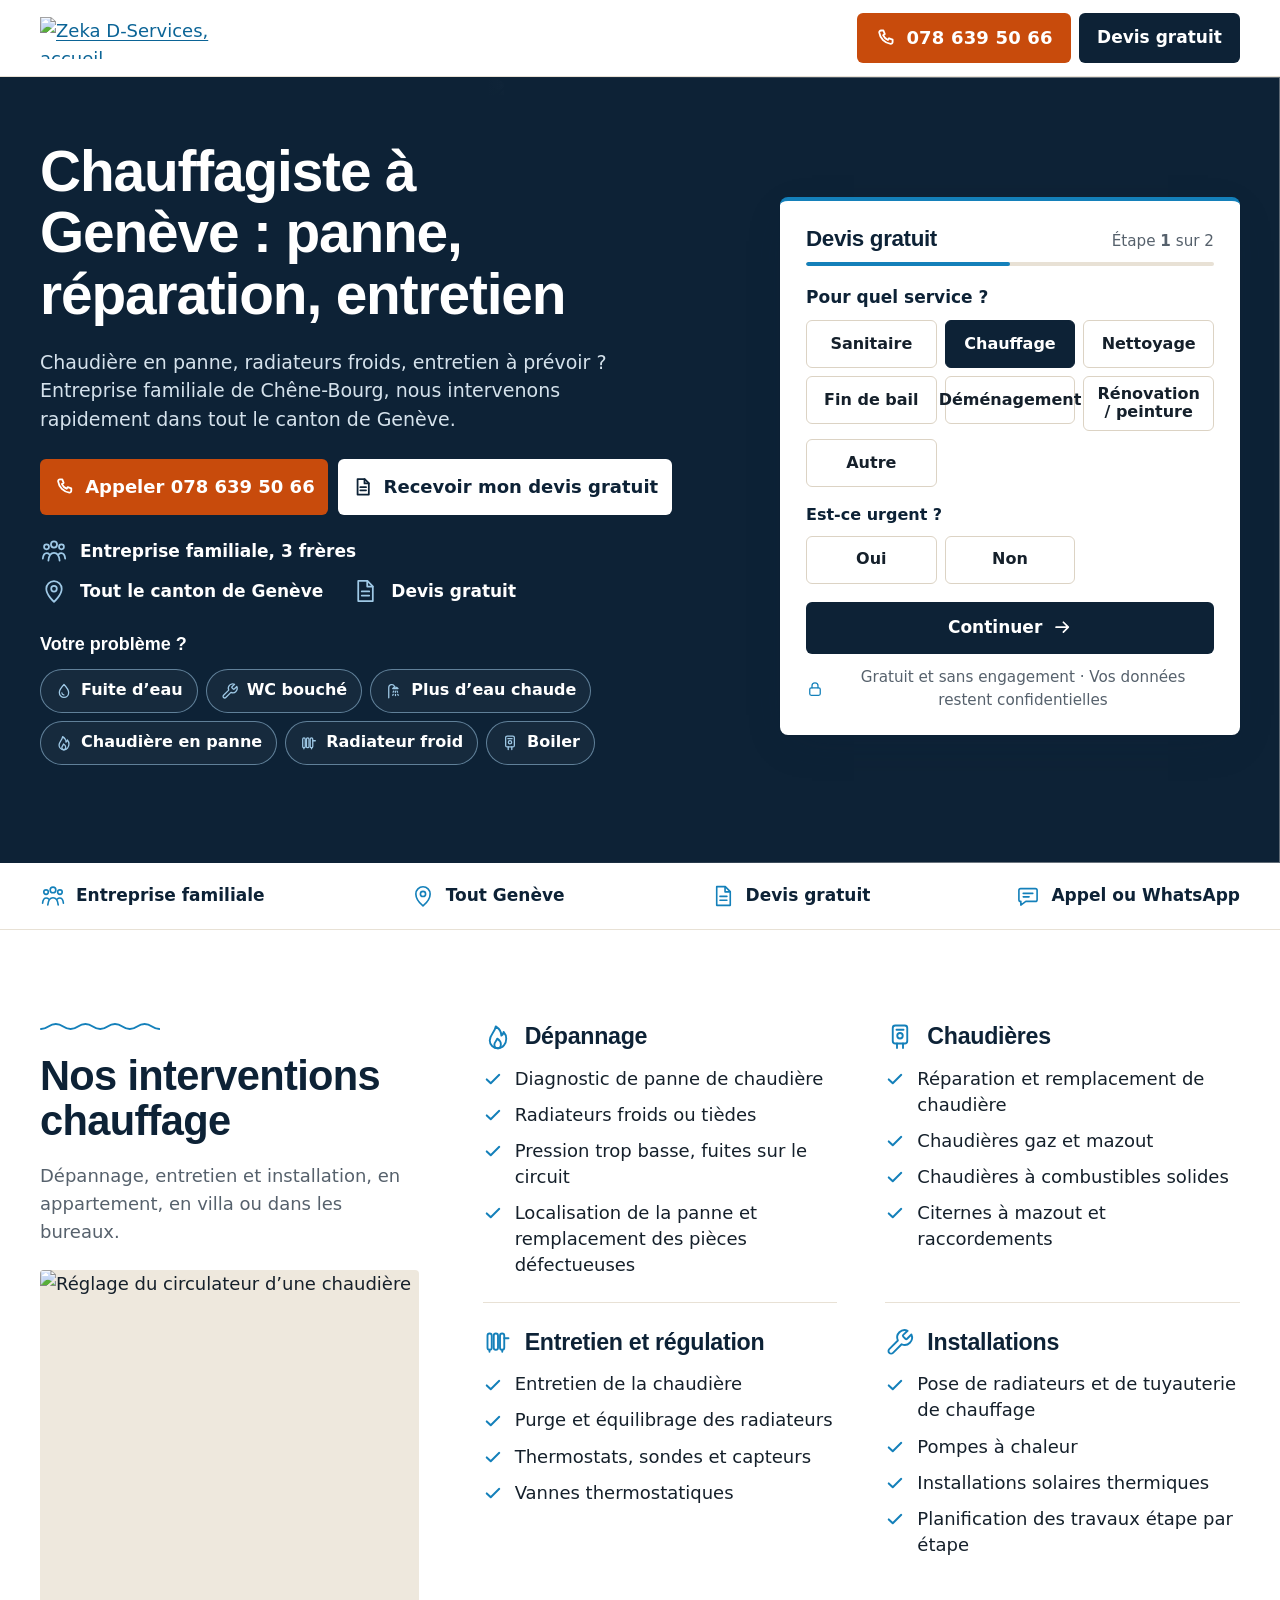
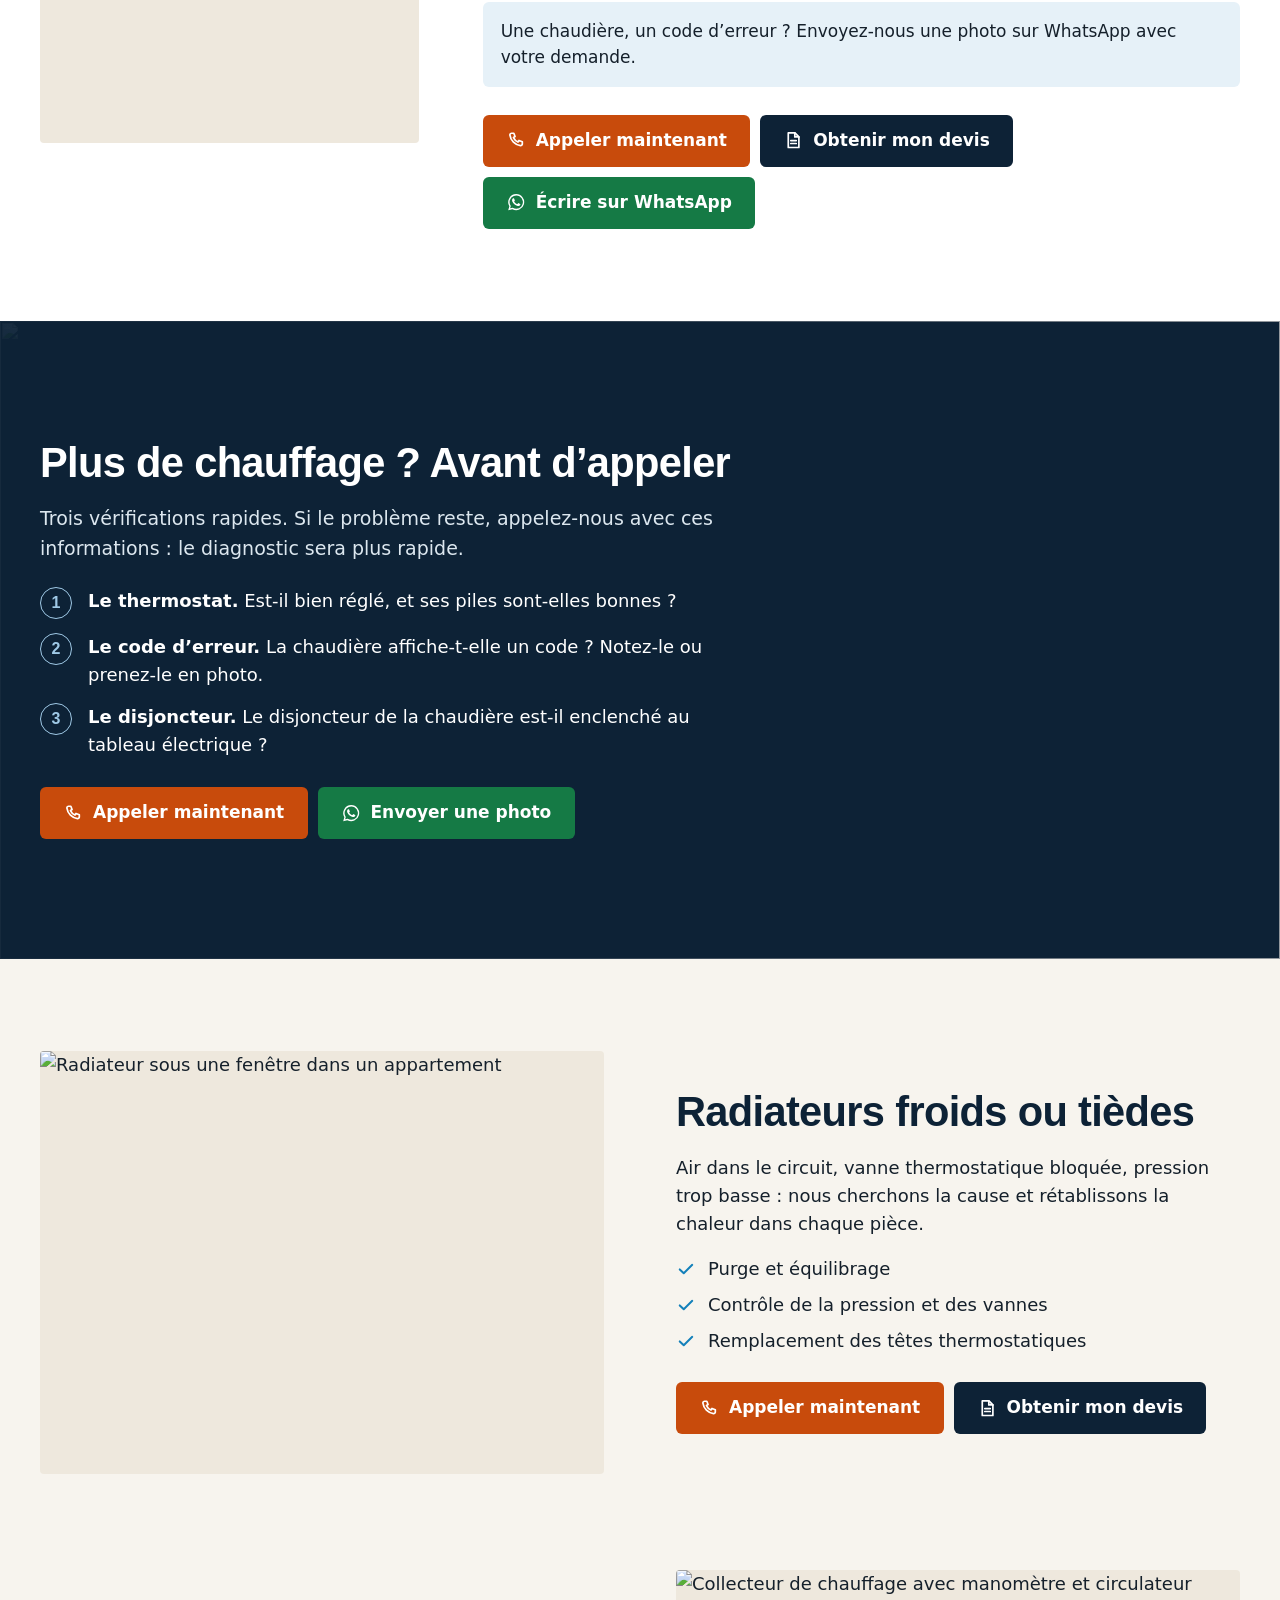
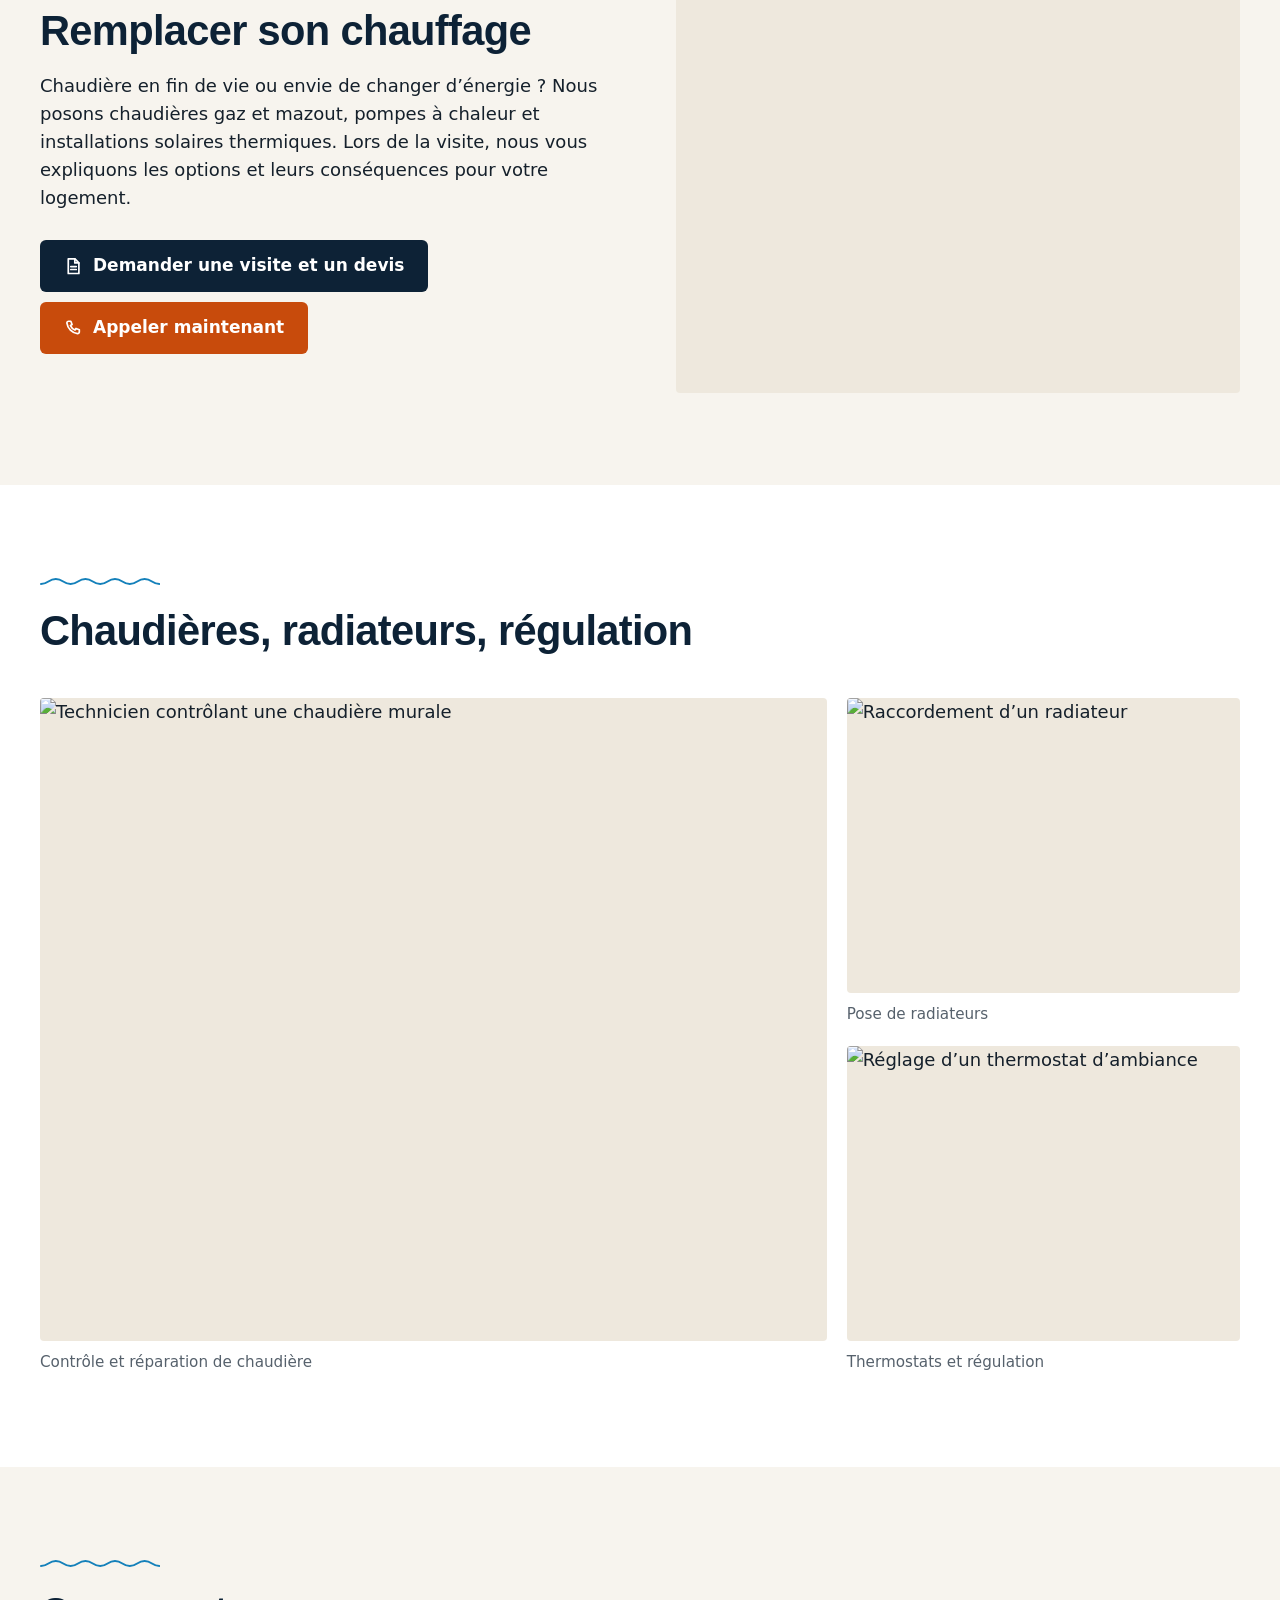
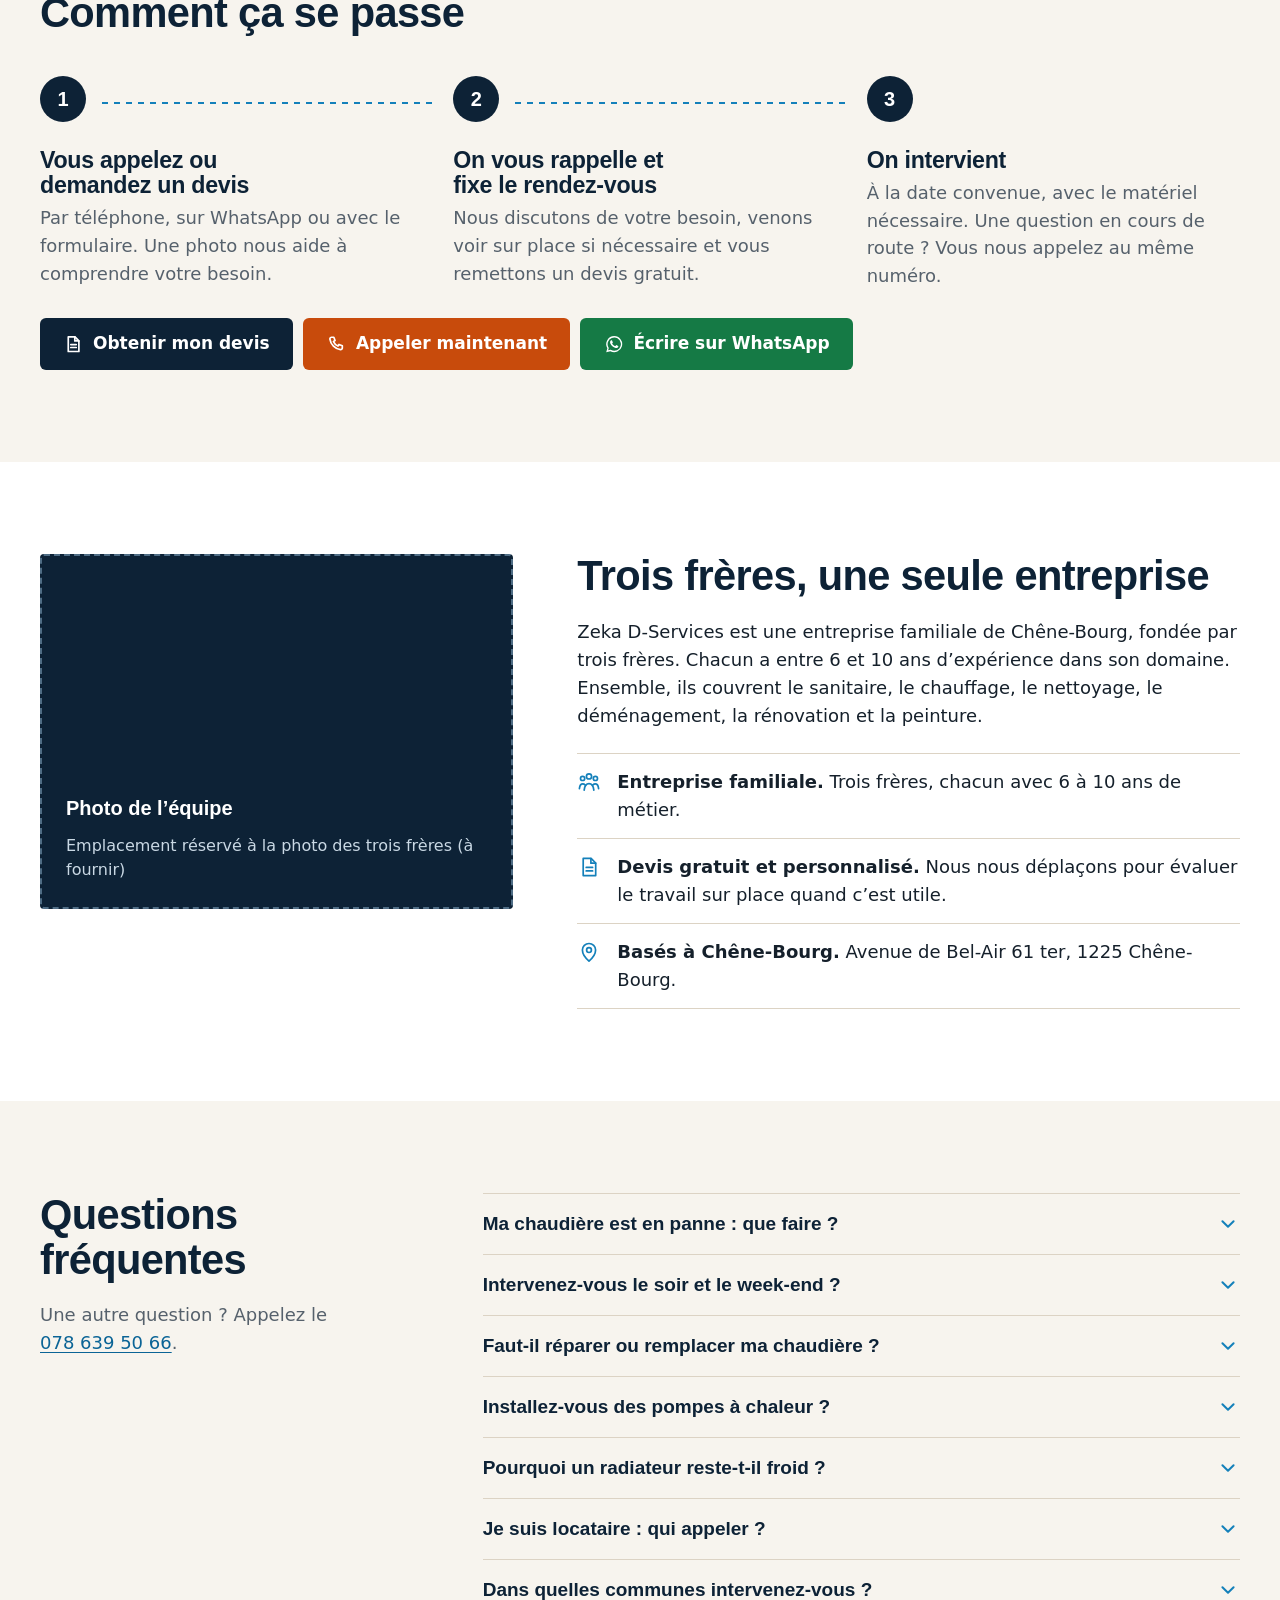
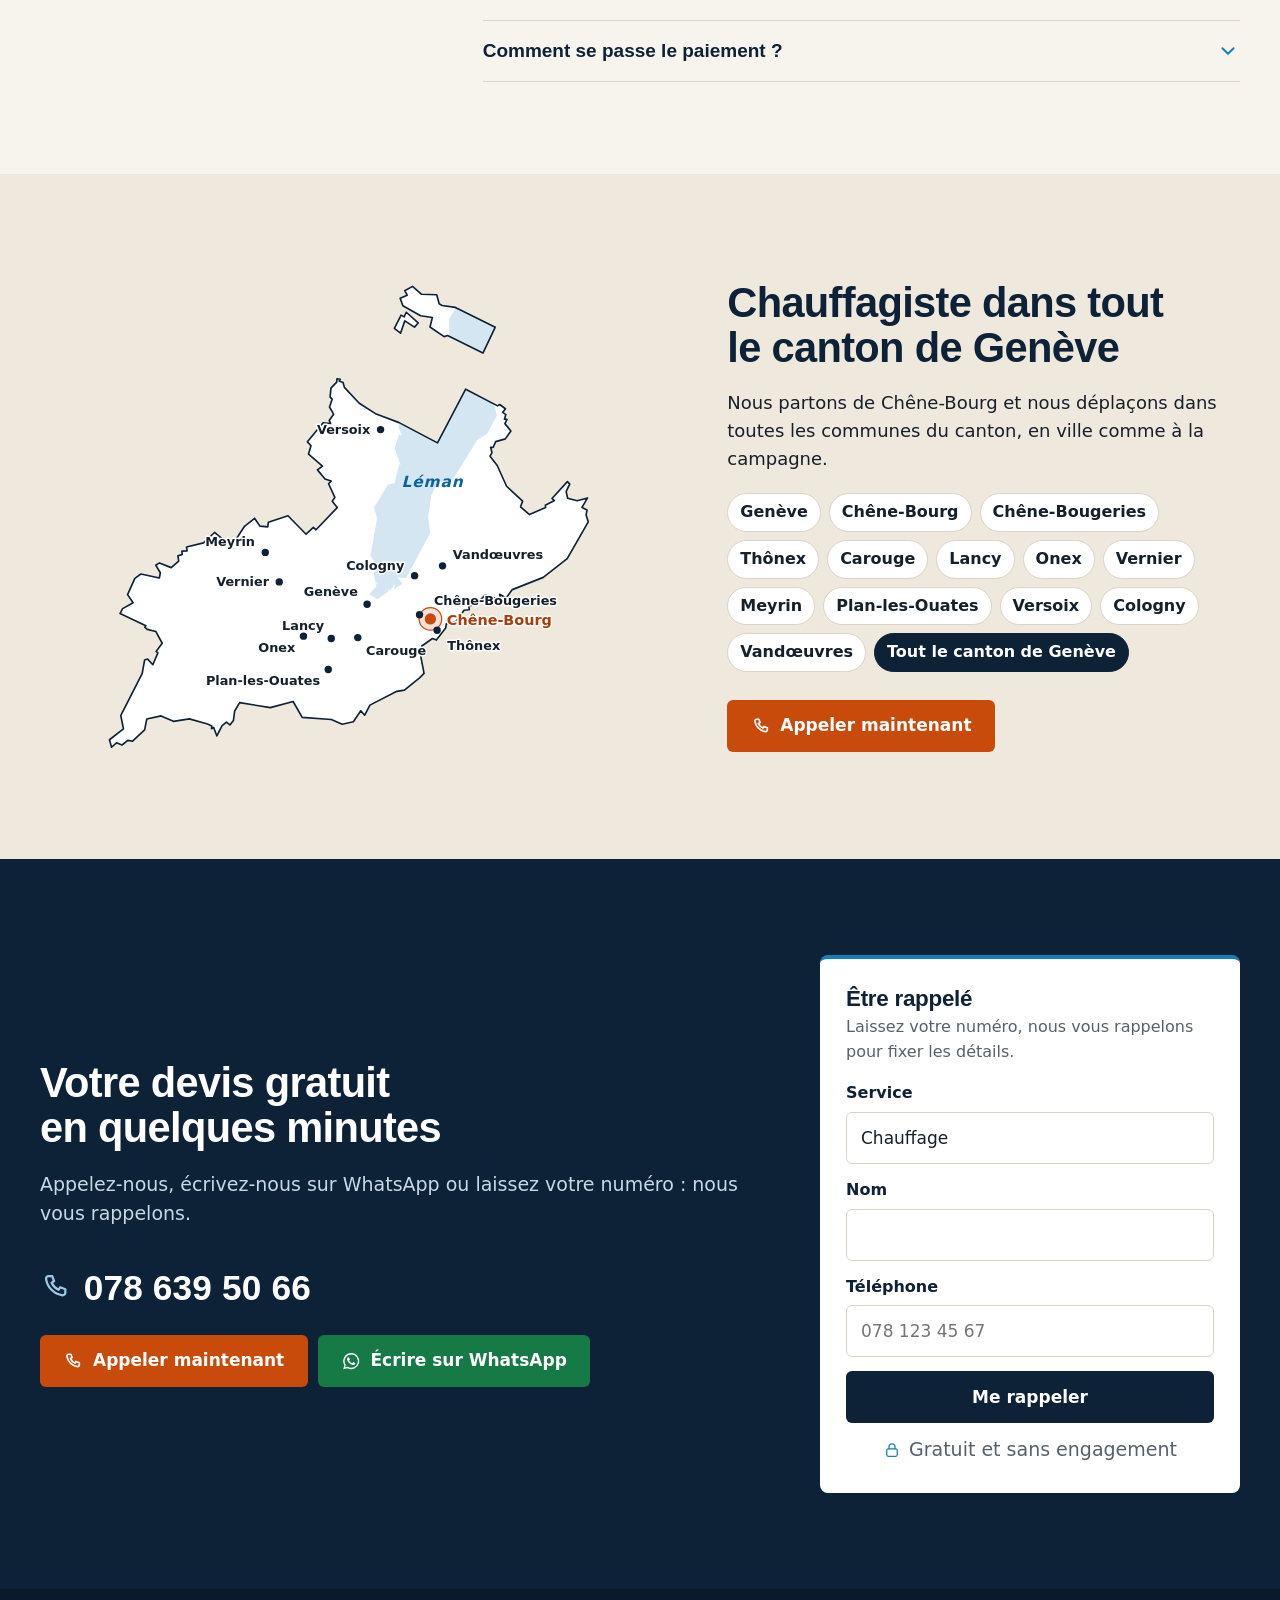
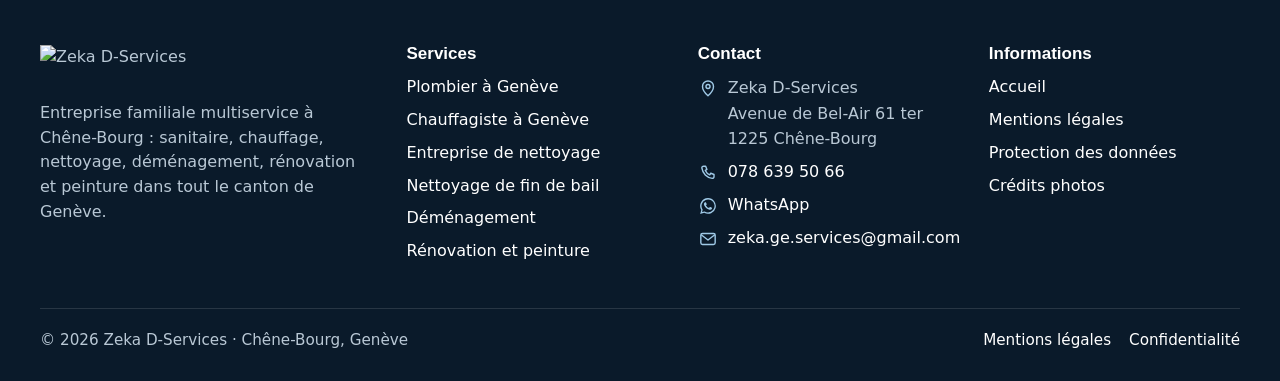
==== chauffagiste-geneve/index.html @ 50d41ce9 "Build the conversion site: home, 6 Ads landing pages, legal pages Static HTML generated by tools/bui" ====
<!doctype html>
<html lang="fr-CH" data-root="../" data-page="chauffagiste">
<head>
<meta charset="utf-8">
<meta name="viewport" content="width=device-width, initial-scale=1, viewport-fit=cover">
<title>Chauffagiste Genève · Panne de chauffage, chaudière, entretien · Zeka D-Services</title>
<meta name="description" content="Chauffagiste à Genève : panne de chauffage, réparation et remplacement de chaudière, radiateurs, entretien, pompe à chaleur. Entreprise familiale, tout le canton. Devis gratuit.">
<link rel="canonical" href="https://welcometothenextlevel.github.io/zekadservices/chauffagiste-geneve/">
<meta property="og:type" content="website">
<meta property="og:locale" content="fr_CH">
<meta property="og:site_name" content="Zeka D-Services">
<meta property="og:title" content="Chauffagiste Genève · Panne de chauffage, chaudière, entretien · Zeka D-Services">
<meta property="og:description" content="Chauffagiste à Genève : panne de chauffage, réparation et remplacement de chaudière, radiateurs, entretien, pompe à chaleur. Entreprise familiale, tout le canton. Devis gratuit.">
<meta property="og:url" content="https://welcometothenextlevel.github.io/zekadservices/chauffagiste-geneve/">
<meta property="og:image" content="https://welcometothenextlevel.github.io/zekadservices/img/og-share.jpg">
<meta property="og:image:width" content="1200">
<meta property="og:image:height" content="630">
<meta name="twitter:card" content="summary_large_image">
<meta name="theme-color" content="#0D2236">
<meta name="format-detection" content="telephone=no">
<link rel="icon" href="../favicon.svg" type="image/svg+xml">
<link rel="icon" href="../favicon.ico" sizes="32x32">
<link rel="apple-touch-icon" href="../apple-touch-icon.png">
<link rel="manifest" href="../site.webmanifest">
<link rel="preload" href="../fonts/archivo-latin.woff2" as="font" type="font/woff2" crossorigin>
<link rel="preload" href="../fonts/source-sans-3-latin.woff2" as="font" type="font/woff2" crossorigin>
<link rel="preload" as="image" type="image/avif" media="(min-width: 960px)" imagesrcset="../img/stock/chaudiere-technicien-480.avif 480w, ../img/stock/chaudiere-technicien-800.avif 800w, ../img/stock/chaudiere-technicien-1200.avif 1200w, ../img/stock/chaudiere-technicien-1600.avif 1600w" imagesizes="62vw" fetchpriority="high"><style>@font-face{font-family:"Archivo";src:url(../fonts/archivo-latin.woff2) format("woff2");font-weight:100 900;font-display:swap}@font-face{font-family:"Source Sans 3";src:url(../fonts/source-sans-3-latin.woff2) format("woff2");font-weight:200 900;font-display:swap}:root{--navy:#0D2236;--navy-2:#14304C;--navy-3:#0A1A2A;--blue:#1480BA;--blue-ink:#0B6496;--sky:#9FC9E6;--sky-2:#E6F1F8;--orange:#C84B0C;--orange-h:#A93E08;--wa:#157A45;--wa-h:#0F6036;--paper:#F7F4EE;--paper-2:#EEE8DD;--line:#DCD3C4;--line-2:#E8E1D5;--ink:#15202B;--muted:#56616C;--r:6px;--wrap:1200px;--hd:64px;--gut:16px;--ff-h:"Archivo","Arial Narrow",Arial,sans-serif;--ff-b:"Source Sans 3",system-ui,-apple-system,"Segoe UI",sans-serif}@media (min-width:600px){:root{--gut:24px}}@media (min-width:960px){:root{--hd:76px;--gut:32px}}*,*::before,*::after{box-sizing:border-box}html{-webkit-text-size-adjust:100%;scroll-padding-top:calc(var(--hd) + 16px)}body{margin:0;font:400 1.125rem/1.55 var(--ff-b);color:var(--ink);background:var(--paper);overflow-x:hidden;-webkit-font-smoothing:antialiased;text-rendering:optimizeLegibility}img,svg,video{display:block;max-width:100%}img{height:auto}a{color:var(--blue-ink);text-underline-offset:.18em}button,input,select,textarea{font:inherit;color:inherit}h1,h2,h3,h4{font-family:var(--ff-h);font-weight:700;line-height:1.08;letter-spacing:-.012em;margin:0 0 .45em;color:var(--navy);text-wrap:balance}h1{font-size:clamp(2.05rem,1.35rem + 3.1vw,3.55rem);letter-spacing:-.02em}h2{font-size:clamp(1.7rem,1.25rem + 1.9vw,2.6rem);letter-spacing:-.016em}h3{font-size:clamp(1.22rem,1.1rem + .5vw,1.45rem)}p{margin:0 0 1em}ul,ol{margin:0;padding:0}.wrap{width:100%;max-width:calc(var(--wrap) + 2 * var(--gut));margin:0 auto;padding:0 var(--gut)}.sr{position:absolute!important;width:1px;height:1px;margin:-1px;overflow:hidden;clip:rect(0 0 0 0);white-space:nowrap;border:0}.skip{position:absolute;left:8px;top:-60px;z-index:100;background:var(--navy);color:#fff;padding:10px 16px;border-radius:var(--r)}.skip:focus{top:8px}:focus-visible{outline:3px solid var(--blue);outline-offset:3px}.ic{width:1.25em;height:1.25em;flex:none;fill:none;stroke:currentColor;stroke-width:1.7;stroke-linecap:round;stroke-linejoin:round}.btn{display:inline-flex;align-items:center;justify-content:center;gap:.55em;min-height:52px;padding:.7em 1.25em;border:2px solid transparent;border-radius:var(--r);font:700 1.0625rem/1.15 var(--ff-b);text-decoration:none;text-align:center;cursor:pointer;transition:background-color .15s,border-color .15s,color .15s}.btn .ic{width:1.2em;height:1.2em;stroke-width:2}.btn-call{background:var(--orange);color:#fff}.btn-call:hover{background:var(--orange-h)}.btn-quote{background:var(--navy);color:#fff}.btn-quote:hover{background:var(--navy-2)}.btn-wa{background:var(--wa);color:#fff}.btn-wa:hover{background:var(--wa-h)}.btn-line{background:transparent;color:var(--navy);border-color:var(--navy)}.btn-line:hover{background:var(--navy);color:#fff}.btn-light{background:#fff;color:var(--navy)}.btn-light:hover{background:var(--sky-2)}.btn-block{width:100%}.btn-lg{min-height:56px;font-size:1.125rem}.hd{position:sticky;top:0;z-index:60;background:#fff;border-bottom:1px solid var(--line-2)}.hd-in{display:flex;align-items:center;gap:12px;height:var(--hd)}.hd-logo{display:block;margin-right:auto;flex:none}.hd-logo img{width:auto;height:34px}.hd-nav{display:none}.hd-cta{display:flex;align-items:center;gap:8px}.hd .btn{min-height:44px;padding:.5em .95em;font-size:1rem}.hd-phone{width:46px;height:46px;min-height:46px;padding:0;border-radius:50%}.hd-phone .ic{width:22px;height:22px}.hd-phone span,.hd-quote .l-long{display:none}@media (min-width:380px){.hd-logo img{height:38px}}@media (min-width:760px){.hd-phone{width:auto;height:auto;border-radius:var(--r);padding:.5em 1.05em}.hd-phone span,.hd-quote .l-long{display:inline}.hd-quote .l-short{display:none}}@media (min-width:960px){.hd-logo img{height:42px}.hd .btn{min-height:50px;font-size:1.0625rem}.hd-phone .num{font-size:1.125rem;letter-spacing:.01em}}@media (min-width:1180px){.hd-nav{display:flex;gap:2px;margin-right:12px}.hd-nav a{padding:10px 11px;color:var(--ink);text-decoration:none;font-weight:600;font-size:1rem;border-radius:var(--r)}.hd-nav a:hover{background:var(--paper)}}.hero{position:relative;background:var(--navy);color:#fff;overflow:hidden;isolation:isolate}.hero-media{display:none}.hero-in{position:relative;display:grid;gap:0;padding-top:30px}.hero h1{color:#fff;margin-bottom:.4em}.hero-sub{font-size:1.1875rem;line-height:1.5;color:#D5E2EC;max-width:34em;margin-bottom:1.35em}.hero-ctas{display:grid;gap:10px;margin-bottom:22px}.hero-ctas .btn-quote{background:#fff;color:var(--navy)}.hero-ctas .btn-quote:hover{background:var(--sky-2)}.trust3{list-style:none;display:grid;gap:10px;margin:0 0 26px}.trust3 li{white-space:nowrap}.trust3 li{display:flex;align-items:center;gap:12px;font-weight:600;font-size:1.0625rem;color:#fff}.trust3 .ic{width:28px;height:28px;color:var(--sky);stroke-width:1.5}.hero-form{margin:0 calc(-1 * var(--gut));padding:28px var(--gut) 36px;background:var(--paper);color:var(--ink)}@media (min-width:600px){.hero-ctas{grid-template-columns:auto auto;justify-content:start}.trust3{display:flex;flex-wrap:wrap;gap:12px 28px}}@media (min-width:960px){.hero-media{display:block;position:absolute;inset:0 0 0 auto;width:62%;z-index:-1}.hero-media picture,.hero-media img,.hero-media video{position:absolute;inset:0;width:100%;height:100%;object-fit:cover}.hero-media video{opacity:0;transition:opacity .6s}.hero-media video.on{opacity:1}.hero-media::after{content:"";position:absolute;inset:0;background:linear-gradient(90deg,var(--navy) 0%,rgba(13,34,54,.9) 22%,rgba(13,34,54,.45) 60%,rgba(13,34,54,.55) 100%)}.hero-in{grid-template-columns:minmax(0,1fr) 440px;gap:56px;align-items:center;padding-top:64px;padding-bottom:72px;min-height:min(720px,calc(100vh - var(--hd)))}.hero-copy{max-width:620px}.hero-form{margin:0;padding:0;background:none}}@media (min-width:1280px){.hero-in{grid-template-columns:minmax(0,1fr) 460px;gap:80px}}@media (min-width:960px) and (max-width:1199px){.hero-ctas{grid-template-columns:1fr;max-width:400px}}.hero-ctas .btn{white-space:nowrap}.pb{margin:0 0 26px}.pb-q{font-family:var(--ff-h);font-weight:700;font-size:1.125rem;margin:0 0 10px;color:#fff}.pb-list{display:flex;flex-wrap:wrap;gap:8px}.pb-chip{min-height:44px;padding:8px 14px;border:1.5px solid rgba(159,201,230,.55);border-radius:999px;background:rgba(255,255,255,.04);color:#fff;font-weight:600;font-size:1rem;cursor:pointer;display:inline-flex;align-items:center;gap:8px}.pb-chip:hover,.pb-chip[aria-pressed="true"]{background:#fff;color:var(--navy);border-color:#fff}.pb-chip .ic{width:18px;height:18px;color:var(--sky)}.pb-chip:hover .ic,.pb-chip[aria-pressed="true"] .ic{color:var(--blue)}.pb-panel{margin-top:12px;padding:16px;border-radius:var(--r);background:var(--navy-2);border:1px solid rgba(159,201,230,.3)}.pb-panel p{margin:0 0 12px;color:#E4EDF4}.pb-panel .btns{display:flex;flex-wrap:wrap;gap:8px}.pb-panel .btn{min-height:48px}.qf{background:#fff;color:var(--ink);border-radius:8px;box-shadow:0 1px 2px rgba(13,34,54,.06),0 12px 40px -12px rgba(13,34,54,.28);padding:22px 18px 20px;border-top:4px solid var(--blue)}.qf-head{display:flex;flex-wrap:wrap;align-items:baseline;justify-content:space-between;gap:4px 12px;margin-bottom:6px}.qf-title{font-family:var(--ff-h);font-weight:700;font-size:1.4rem;color:var(--navy);margin:0}.qf-steplabel{margin:0;font-size:.95rem;color:var(--muted)}.qf-bar{height:4px;background:var(--line-2);border-radius:4px;margin:8px 0 18px;overflow:hidden}.qf-bar span{display:block;height:100%;width:50%;background:var(--blue);border-radius:4px;transition:width .25s}.qf[data-step="2"] .qf-bar span{width:100%}.qf fieldset{border:0;margin:0;padding:0;min-width:0}.qf legend{font-weight:700;font-size:1.0625rem;margin:0 0 10px;padding:0;color:var(--navy)}.qf-sub{font-weight:700;font-size:1rem;margin:16px 0 8px;color:var(--navy)}.chips{display:grid;grid-template-columns:repeat(2,minmax(0,1fr));gap:8px}.chips--rooms{grid-template-columns:repeat(4,minmax(0,1fr))}.chips--yn{grid-template-columns:repeat(2,minmax(0,1fr))}.chip{position:relative;display:block}.chip input{position:absolute;opacity:0;inset:0;width:100%;height:100%;margin:0;cursor:pointer}.chip span{display:flex;align-items:center;justify-content:center;min-height:48px;padding:8px 10px;border:1.5px solid var(--line);border-radius:var(--r);background:#fff;font-weight:600;font-size:1rem;line-height:1.15;text-align:center;transition:border-color .12s,background-color .12s}.chip input:hover+span{border-color:var(--blue)}.chip input:checked+span{border-color:var(--navy);background:var(--navy);color:#fff}.chip input:focus-visible+span{outline:3px solid var(--blue);outline-offset:2px}.field{margin:0 0 14px}.field label{display:block;font-weight:700;font-size:1rem;margin:0 0 6px;color:var(--navy)}.field .opt{font-weight:400;color:var(--muted)}.field input,.field textarea,.field select{display:block;width:100%;min-height:52px;padding:12px 14px;border:1.5px solid var(--line);border-radius:var(--r);background:#fff;font-size:1.0625rem;line-height:1.3;appearance:none}.field textarea{min-height:96px;resize:vertical}.field input:focus,.field textarea:focus,.field select:focus{outline:none;border-color:var(--blue);box-shadow:0 0 0 3px rgba(20,128,186,.22)}.field [aria-invalid="true"]{border-color:#B42318}.err{display:block;margin-top:6px;font-size:.95rem;font-weight:600;color:#B42318}.err:empty{display:none}.qf-photo{display:flex;gap:10px;align-items:flex-start;margin:4px 0 16px;padding:12px 14px;border-radius:var(--r);background:#EDF6F0;font-size:1rem;line-height:1.4}.qf-photo .ic{color:var(--wa);width:22px;height:22px;margin-top:1px}.qf-photo a{color:var(--wa-h);font-weight:700}.qf-actions{display:flex;gap:10px;align-items:stretch}.qf-actions .btn-quote{flex:1}.qf-back{min-height:52px;padding:0 14px;border:1.5px solid var(--line);border-radius:var(--r);background:#fff;font-weight:600;cursor:pointer}.qf-back:hover{border-color:var(--navy)}.qf-reassure{display:flex;align-items:center;justify-content:center;gap:8px;margin:12px 0 0;font-size:.95rem;color:var(--muted);text-align:center}.qf-reassure .ic{width:18px;height:18px;color:var(--blue)}.qf-status{margin:10px 0 0;font-weight:600}.qf-status:empty{display:none}.qf-status.is-err{color:#B42318}.hp{position:absolute!important;left:-9999px;width:1px;height:1px;overflow:hidden}.qf [hidden]{display:none!important}@media (min-width:600px){.chips{grid-template-columns:repeat(3,minmax(0,1fr))}}@media (min-width:960px){.qf{padding:26px 26px 22px}.chips{grid-template-columns:repeat(2,minmax(0,1fr))}}@media (min-width:1280px){.chips{grid-template-columns:repeat(3,minmax(0,1fr))}.chips .chip--wide{grid-column:span 1}}.nw{white-space:nowrap}</style>
<link rel="stylesheet" href="../css/site.css?v=1" media="print" onload="this.media='all'">
<noscript><link rel="stylesheet" href="../css/site.css?v=1"></noscript>
<script type="application/ld+json">{"@context":"https://schema.org","@graph":[{"@type":["HVACBusiness","HomeAndConstructionBusiness"],"@id":"https://welcometothenextlevel.github.io/zekadservices/#entreprise","name":"Zeka D-Services","description":"Entreprise familiale multiservice à Chêne-Bourg (Genève) : sanitaire, chauffage, nettoyage, fin de bail, déménagement, rénovation et peinture.","url":"https://welcometothenextlevel.github.io/zekadservices/","logo":"https://welcometothenextlevel.github.io/zekadservices/img/brand/logo.png","image":"https://welcometothenextlevel.github.io/zekadservices/img/og-share.jpg","telephone":"+41 78 639 50 66","currenciesAccepted":"CHF","address":{"@type":"PostalAddress","streetAddress":"Avenue de Bel-Air 61 ter","postalCode":"1225","addressLocality":"Chêne-Bourg","addressRegion":"GE","addressCountry":"CH"},"geo":{"@type":"GeoCoordinates","latitude":46.20198,"longitude":6.20005},"areaServed":[{"@type":"AdministrativeArea","name":"Canton de Genève"},{"@type":"City","name":"Genève"},{"@type":"City","name":"Chêne-Bourg"},{"@type":"City","name":"Chêne-Bougeries"},{"@type":"City","name":"Thônex"},{"@type":"City","name":"Carouge"},{"@type":"City","name":"Lancy"},{"@type":"City","name":"Onex"},{"@type":"City","name":"Vernier"},{"@type":"City","name":"Meyrin"},{"@type":"City","name":"Plan-les-Ouates"},{"@type":"City","name":"Versoix"},{"@type":"City","name":"Cologny"},{"@type":"City","name":"Vandœuvres"}]},{"@type":"Service","name":"Chauffagiste à Genève : dépannage, réparation et remplacement de chaudière, entretien","serviceType":"Chauffage","url":"https://welcometothenextlevel.github.io/zekadservices/chauffagiste-geneve/","provider":{"@id":"https://welcometothenextlevel.github.io/zekadservices/#entreprise"},"areaServed":{"@type":"AdministrativeArea","name":"Canton de Genève"},"offers":{"@type":"Offer","description":"Devis gratuit et sans engagement","priceCurrency":"CHF"}},{"@type":"BreadcrumbList","itemListElement":[{"@type":"ListItem","position":1,"name":"Accueil","item":"https://welcometothenextlevel.github.io/zekadservices/"},{"@type":"ListItem","position":2,"name":"Chauffagiste à Genève","item":"https://welcometothenextlevel.github.io/zekadservices/chauffagiste-geneve/"}]},{"@type":"FAQPage","mainEntity":[{"@type":"Question","name":"Ma chaudière est en panne : que faire ?","acceptedAnswer":{"@type":"Answer","text":"Notez le code d’erreur affiché, vérifiez le thermostat et le disjoncteur, puis appelez le 078 639 50 66. Avec ces informations, le diagnostic va plus vite."}},{"@type":"Question","name":"Intervenez-vous le soir et le week-end ?","acceptedAnswer":{"@type":"Answer","text":"Appelez-nous : nous vous indiquons nos disponibilités du moment et le prochain créneau possible."}},{"@type":"Question","name":"Faut-il réparer ou remplacer ma chaudière ?","acceptedAnswer":{"@type":"Answer","text":"Cela dépend de son âge, de son état et du coût de la réparation. Nous faisons le diagnostic sur place et vous présentons les deux options dans un devis gratuit."}},{"@type":"Question","name":"Installez-vous des pompes à chaleur ?","acceptedAnswer":{"@type":"Answer","text":"Oui. Nous posons des pompes à chaleur, des chaudières gaz et mazout et des installations solaires thermiques. Nous évaluons d’abord votre logement avant de vous remettre un devis."}},{"@type":"Question","name":"Pourquoi un radiateur reste-t-il froid ?","acceptedAnswer":{"@type":"Answer","text":"Souvent à cause d’air dans le circuit, d’une vanne thermostatique bloquée ou d’une pression trop basse. Nous cherchons la cause et rétablissons la chaleur."}},{"@type":"Question","name":"Je suis locataire : qui appeler ?","acceptedAnswer":{"@type":"Answer","text":"Dans un immeuble, le chauffage est souvent géré par la régie. Prévenez-la d’abord. Nous pouvons intervenir à sa demande ou à la vôtre."}},{"@type":"Question","name":"Dans quelles communes intervenez-vous ?","acceptedAnswer":{"@type":"Answer","text":"Nous intervenons dans tout le canton de Genève, notamment à Genève, Chêne-Bourg, Chêne-Bougeries, Thônex, Carouge, Lancy, Onex, Vernier, Meyrin, Plan-les-Ouates, Versoix, Cologny et Vandœuvres."}},{"@type":"Question","name":"Comment se passe le paiement ?","acceptedAnswer":{"@type":"Answer","text":"Les modalités de paiement sont précisées dans votre devis. Posez-nous la question au moment du devis si vous avez une préférence."}}]}]}</script>
</head>
<body data-service="chauffagiste">
<svg width="0" height="0" style="position:absolute" aria-hidden="true" focusable="false"><defs>
<symbol id="i-phone" viewBox="0 0 24 24"><path d="M6.6 3.8h2.6l1.5 3.9-1.9 1.2a10.6 10.6 0 0 0 5.3 5.3l1.2-1.9 3.9 1.5v2.6a2 2 0 0 1-2.1 2A14.6 14.6 0 0 1 4.6 5.9a2 2 0 0 1 2-2.1z"/></symbol>
<symbol id="i-wa" viewBox="0 0 24 24"><path stroke="none" fill="currentColor" d="M12.04 2.5a9.43 9.43 0 0 0-8.1 14.24L2.6 21.5l4.88-1.28a9.43 9.43 0 1 0 4.56-17.72zm0 17.26a7.8 7.8 0 0 1-3.98-1.09l-.29-.17-2.9.76.78-2.83-.19-.3a7.82 7.82 0 1 1 6.58 3.63zm4.29-5.86c-.24-.12-1.4-.69-1.61-.77-.22-.08-.38-.12-.54.12-.16.24-.62.77-.76.93-.14.16-.28.18-.52.06-.24-.12-1-.37-1.91-1.18-.7-.63-1.18-1.41-1.32-1.65-.14-.24-.01-.37.1-.49.11-.11.24-.28.36-.42.12-.14.16-.24.24-.4.08-.16.04-.3-.02-.42-.06-.12-.54-1.3-.74-1.78-.2-.47-.4-.4-.54-.41h-.46a.89.89 0 0 0-.64.3 2.7 2.7 0 0 0-.84 2c0 1.18.86 2.32.98 2.48.12.16 1.69 2.58 4.1 3.62.57.25 1.02.4 1.37.51.58.18 1.1.16 1.52.1.46-.07 1.4-.57 1.6-1.13.2-.55.2-1.03.14-1.13-.06-.1-.22-.16-.46-.28z"/></symbol>
<symbol id="i-family" viewBox="0 0 24 24"><circle cx="12" cy="6.4" r="2.6"/><circle cx="5.6" cy="8.4" r="2.1"/><circle cx="18.4" cy="8.4" r="2.1"/><path d="M7.2 20.2c.4-4.1 2.2-6.6 4.8-6.6s4.4 2.5 4.8 6.6"/><path d="M2.4 18.6c.3-3 1.6-4.7 3.4-4.7.9 0 1.6.3 2.2.9M21.6 18.6c-.3-3-1.6-4.7-3.4-4.7-.9 0-1.6.3-2.2.9"/></symbol>
<symbol id="i-pin" viewBox="0 0 24 24"><path d="M12 21.2s-6.6-5.7-6.6-11.1a6.6 6.6 0 0 1 13.2 0c0 5.4-6.6 11.1-6.6 11.1z"/><circle cx="12" cy="10.1" r="2.4"/></symbol>
<symbol id="i-doc" viewBox="0 0 24 24"><path d="M6.2 3.4h7.9l4.6 4.6v12.6H6.2z"/><path d="M13.9 3.5v4.7h4.7M9.2 12.4h6.4M9.2 15.9h6.4"/></symbol>
<symbol id="i-chat" viewBox="0 0 24 24"><path d="M5.2 5.2h13.6a1.6 1.6 0 0 1 1.6 1.6v8.6a1.6 1.6 0 0 1-1.6 1.6H10l-4.6 3.4V17H5.2a1.6 1.6 0 0 1-1.6-1.6V6.8a1.6 1.6 0 0 1 1.6-1.6z"/><path d="M7.6 9.6h8.8M7.6 12.8h5.4"/></symbol>
<symbol id="i-check" viewBox="0 0 24 24"><path d="M4.8 12.6l4.4 4.3L19.2 7"/></symbol>
<symbol id="i-arrow" viewBox="0 0 24 24"><path d="M4.8 12h14.2M13.4 6.2l5.8 5.8-5.8 5.8"/></symbol>
<symbol id="i-chev" viewBox="0 0 24 24"><path d="M6.4 9.2l5.6 5.6 5.6-5.6"/></symbol>
<symbol id="i-mail" viewBox="0 0 24 24"><rect x="3.4" y="5.4" width="17.2" height="13.2" rx="2"/><path d="M4.2 7.2l7.8 6 7.8-6"/></symbol>
<symbol id="i-drop" viewBox="0 0 24 24"><path d="M12 3.4s6.2 6.5 6.2 10.8a6.2 6.2 0 0 1-12.4 0C5.8 9.9 12 3.4 12 3.4z"/><path d="M9.2 14.6a2.9 2.9 0 0 0 2.6 2.6"/></symbol>
<symbol id="i-flame" viewBox="0 0 24 24"><path d="M12 21c-3.8 0-6.6-2.7-6.6-6.3 0-4.4 4.2-6.5 4.8-11.2 2.9 1.9 4.5 4.6 4.5 7.4.9-.5 1.6-1.6 1.8-2.9 1.4 1.5 2.1 3.5 2.1 5.4 0 4.1-2.8 7.6-6.6 7.6z"/><path d="M12 21c-1.7 0-2.9-1.2-2.9-2.9 0-1.9 1.7-2.9 2.3-4.8 1.6 1 2.9 2.6 2.9 4.5 0 1.9-.8 3.2-2.3 3.2z"/></symbol>
<symbol id="i-radiator" viewBox="0 0 24 24"><rect x="3.6" y="5.2" width="3.4" height="13" rx="1.7"/><rect x="8.6" y="5.2" width="3.4" height="13" rx="1.7"/><rect x="13.6" y="5.2" width="3.4" height="13" rx="1.7"/><path d="M17 9h3.4M5.2 18.2v1.6M15.4 18.2v1.6"/></symbol>
<symbol id="i-boiler" viewBox="0 0 24 24"><rect x="6.2" y="2.8" width="11.6" height="14.4" rx="2"/><circle cx="12" cy="11" r="2.2"/><path d="M9.2 6.2h5.6M9.6 17.2v3.6M14.4 17.2v3.6"/></symbol>
<symbol id="i-wrench" viewBox="0 0 24 24"><path d="M14.6 6.3a1 1 0 0 0 0 1.4l1.7 1.7a1 1 0 0 0 1.4 0l3.4-3.4a5.9 5.9 0 0 1-7.8 7.8l-6.9 6.9a2.1 2.1 0 0 1-3-3l6.9-6.9a5.9 5.9 0 0 1 7.8-7.8z"/></symbol>
<symbol id="i-shower" viewBox="0 0 24 24"><path d="M5 21V7.6a4 4 0 0 1 7.6-1.8"/><path d="M10.2 8.8a4.4 4.4 0 0 1 7.2 0z"/><path d="M11.4 12.2l-.6 1.4M13.8 12.2v1.6M16.2 12.2l.6 1.4M11 16.4l-.6 1.4M14 16.4v1.6M17 16.4l.6 1.4"/></symbol>
<symbol id="i-spark" viewBox="0 0 24 24"><path d="M12 2.8c.7 4.8 2.6 6.7 7.4 7.4-4.8.7-6.7 2.6-7.4 7.4-.7-4.8-2.6-6.7-7.4-7.4 4.8-.7 6.7-2.6 7.4-7.4z"/><path d="M18.6 16.4c.3 1.7 1 2.4 2.6 2.6-1.7.3-2.4 1-2.6 2.6-.3-1.7-1-2.4-2.6-2.6 1.7-.2 2.4-.9 2.6-2.6z"/></symbol>
<symbol id="i-kitchen" viewBox="0 0 24 24"><rect x="4" y="3.4" width="16" height="17.2" rx="1.6"/><path d="M4 8.2h16M7.6 5.8h.01M10.6 5.8h.01"/><rect x="7" y="11.2" width="10" height="6.2" rx="1"/></symbol>
<symbol id="i-bath" viewBox="0 0 24 24"><path d="M3.4 12.4h17.2v2.4a4.2 4.2 0 0 1-4.2 4.2H7.6a4.2 4.2 0 0 1-4.2-4.2z"/><path d="M6 12.4V6.2a2.2 2.2 0 0 1 4.1-1.1M7 19l-.9 1.8M17 19l.9 1.8"/></symbol>
<symbol id="i-window" viewBox="0 0 24 24"><rect x="4.2" y="3.6" width="15.6" height="16.8" rx="1.4"/><path d="M12 3.6v16.8M4.2 12h15.6"/></symbol>
<symbol id="i-home" viewBox="0 0 24 24"><path d="M3.8 11.2L12 4.6l8.2 6.6M6.2 9.4v10.4h11.6V9.4M10 19.8v-5h4v5"/></symbol>
<symbol id="i-building" viewBox="0 0 24 24"><path d="M5 20.4V4.6h9.4v15.8M14.4 9.4H19v11M3.4 20.4h17.2"/><path d="M8 8h3.4M8 11.4h3.4M8 14.8h3.4"/></symbol>
<symbol id="i-truck" viewBox="0 0 24 24"><path d="M2.8 6.4h11v10H2.8zM13.8 9.6h3.8l2.9 3.2v3.6h-6.7"/><circle cx="6.6" cy="17.6" r="1.9"/><circle cx="16.8" cy="17.6" r="1.9"/></symbol>
<symbol id="i-box" viewBox="0 0 24 24"><path d="M3.6 7.6L12 3.4l8.4 4.2v8.8L12 20.6l-8.4-4.2z"/><path d="M3.6 7.6L12 11.8l8.4-4.2M12 11.8v8.8M7.8 5.5l8.4 4.2"/></symbol>
<symbol id="i-roller" viewBox="0 0 24 24"><rect x="3.6" y="3.4" width="13.2" height="5.2" rx="1.2"/><path d="M16.8 6h2.8v4.8H11.2v3.2"/><rect x="9.8" y="14" width="2.8" height="6.8" rx="1"/></symbol>
<symbol id="i-key" viewBox="0 0 24 24"><circle cx="8" cy="15.6" r="4.2"/><path d="M11 12.6l8.6-8.6M16.2 7.4l2.4 2.4M13.8 9.8l2 2"/></symbol>
<symbol id="i-cal" viewBox="0 0 24 24"><rect x="3.8" y="5.4" width="16.4" height="14.8" rx="2"/><path d="M3.8 10h16.4M8.4 3.4v4M15.6 3.4v4"/></symbol>
<symbol id="i-camera" viewBox="0 0 24 24"><rect x="3.4" y="7" width="17.2" height="12.4" rx="2"/><circle cx="12" cy="13.2" r="3.4"/><path d="M8.6 7l1.6-2.6h3.6L15.4 7"/></symbol>
<symbol id="i-lock" viewBox="0 0 24 24"><rect x="5" y="10.4" width="14" height="10" rx="2"/><path d="M8 10.4V7.8a4 4 0 0 1 8 0v2.6"/></symbol>
<symbol id="i-plus" viewBox="0 0 24 24"><path d="M12 5v14M5 12h14"/></symbol>
<symbol id="i-back" viewBox="0 0 24 24"><path d="M19.2 12H5M10.6 6.2L4.8 12l5.8 5.8"/></symbol>
</defs></svg>
<a class="skip" href="#main">Aller au contenu</a>
<header class="hd" data-service="chauffagiste"><div class="wrap hd-in">
<a class="hd-logo" href="../"><img src="../img/brand/logo.svg" width="244" height="44" alt="Zeka D-Services, accueil"></a>
<div class="hd-cta">
<a class="btn btn-call hd-phone" href="tel:+41786395066" data-service="chauffagiste" data-loc="header" aria-label="Appeler le 078 639 50 66"><svg class="ic" aria-hidden="true"><use href="#i-phone"></use></svg><span class="num" data-phone>078 639 50 66</span></a>
<a class="btn btn-quote hd-quote" href="#devis" data-service="chauffagiste" data-loc="header"><span class="l-long">Devis gratuit</span><span class="l-short">Devis</span></a>
</div></div></header>
<main id="main">
<section class="hero" data-service="chauffagiste"><div class="hero-media" aria-hidden="true"><picture><source media="(min-width: 960px)" type="image/avif" srcset="../img/stock/chaudiere-technicien-480.avif 480w, ../img/stock/chaudiere-technicien-800.avif 800w, ../img/stock/chaudiere-technicien-1200.avif 1200w, ../img/stock/chaudiere-technicien-1600.avif 1600w" sizes="62vw"><source media="(min-width: 960px)" type="image/webp" srcset="../img/stock/chaudiere-technicien-480.webp 480w, ../img/stock/chaudiere-technicien-800.webp 800w, ../img/stock/chaudiere-technicien-1200.webp 1200w, ../img/stock/chaudiere-technicien-1600.webp 1600w" sizes="62vw"><img src="[data-uri]" alt="" width="1600" height="1000" fetchpriority="high" decoding="async"></picture></div>
<div class="hero-in wrap">
<div class="hero-copy">
<h1>Chauffagiste à Genève&nbsp;: panne, réparation, entretien</h1>
<p class="hero-sub">Chaudière en panne, radiateurs froids, entretien à prévoir&nbsp;? Entreprise familiale de Chêne-Bourg, nous intervenons rapidement dans tout le canton de Genève.</p>
<div class="hero-ctas"><a class="btn btn-call btn-lg" href="tel:+41786395066" data-service="chauffagiste" data-loc="hero"><svg class="ic" aria-hidden="true"><use href="#i-phone"></use></svg><span>Appeler <span class="nw" data-phone>078 639 50 66</span></span></a><a class="btn btn-quote btn-lg" href="#devis" data-service="chauffagiste" data-loc="hero"><svg class="ic" aria-hidden="true"><use href="#i-doc"></use></svg><span>Recevoir mon devis gratuit</span></a></div>
<ul class="trust3"><li><svg class="ic" aria-hidden="true"><use href="#i-family"></use></svg>Entreprise familiale, 3 frères</li><li><svg class="ic" aria-hidden="true"><use href="#i-pin"></use></svg>Tout le canton de Genève</li><li><svg class="ic" aria-hidden="true"><use href="#i-doc"></use></svg>Devis gratuit</li></ul>
<div class="pb"><p class="pb-q" id="pb-q">Votre problème&nbsp;?</p>
<div class="pb-list" role="group" aria-labelledby="pb-q"><button type="button" class="pb-chip" data-problem="Fuite d’eau" data-svc="Sanitaire" data-urgent aria-pressed="false"><svg class="ic" aria-hidden="true"><use href="#i-drop"></use></svg>Fuite d’eau</button><button type="button" class="pb-chip" data-problem="WC bouché" data-svc="Sanitaire" data-urgent aria-pressed="false"><svg class="ic" aria-hidden="true"><use href="#i-wrench"></use></svg>WC bouché</button><button type="button" class="pb-chip" data-problem="Plus d’eau chaude" data-svc="Sanitaire" data-urgent aria-pressed="false"><svg class="ic" aria-hidden="true"><use href="#i-shower"></use></svg>Plus d’eau chaude</button><button type="button" class="pb-chip" data-problem="Chaudière en panne" data-svc="Chauffage" data-urgent aria-pressed="false"><svg class="ic" aria-hidden="true"><use href="#i-flame"></use></svg>Chaudière en panne</button><button type="button" class="pb-chip" data-problem="Radiateur froid" data-svc="Chauffage" aria-pressed="false"><svg class="ic" aria-hidden="true"><use href="#i-radiator"></use></svg>Radiateur froid</button><button type="button" class="pb-chip" data-problem="Boiler" data-svc="Sanitaire" aria-pressed="false"><svg class="ic" aria-hidden="true"><use href="#i-boiler"></use></svg>Boiler</button></div>
<div class="pb-panel" id="pb-panel" hidden aria-live="polite"><p><b class="pb-what"></b>&nbsp;: c’est noté dans votre demande. Pour aller plus vite, appelez-nous directement.</p>
<div class="btns"><a class="btn btn-call" href="tel:+41786395066" data-service="chauffagiste" data-loc="problem-panel"><svg class="ic" aria-hidden="true"><use href="#i-phone"></use></svg><span>Appeler maintenant</span></a><button type="button" class="btn btn-light" id="pb-continue">Continuer mon devis<svg class="ic" aria-hidden="true"><use href="#i-arrow"></use></svg></button></div></div></div>
</div>
<div class="hero-form" id="devis"><form class="qf" id="quote-form" novalidate data-step="1" data-service="chauffagiste" aria-labelledby="qf-title">
<div class="qf-head"><h2 class="qf-title" id="qf-title" tabindex="-1">Devis gratuit</h2><p class="qf-steplabel" aria-live="polite">Étape <b>1</b> sur 2</p></div>
<div class="qf-bar" aria-hidden="true"><span></span></div>
<fieldset class="qf-step" data-step="1">
<legend>Pour quel service&nbsp;?</legend>
<div class="chips "><label class="chip"><input type="radio" name="service" value="Sanitaire"><span>Sanitaire</span></label><label class="chip"><input type="radio" name="service" value="Chauffage" checked><span>Chauffage</span></label><label class="chip"><input type="radio" name="service" value="Nettoyage"><span>Nettoyage</span></label><label class="chip"><input type="radio" name="service" value="Fin de bail"><span>Fin de bail</span></label><label class="chip"><input type="radio" name="service" value="Déménagement"><span>Déménagement</span></label><label class="chip"><input type="radio" name="service" value="Rénovation / peinture"><span>Rénovation / peinture</span></label><label class="chip"><input type="radio" name="service" value="Autre"><span>Autre</span></label></div>
<p class="err qf-step1-err" role="alert"></p>
<div class="qf-cond" data-for="Fin de bail" hidden>
<p class="qf-sub" id="qf-rooms">Taille du logement</p>
<div role="radiogroup" aria-labelledby="qf-rooms"><div class="chips chips--rooms"><label class="chip"><input type="radio" name="pieces" value="Studio"><span>Studio</span></label><label class="chip"><input type="radio" name="pieces" value="2"><span>2<span class=sr> pièces</span></span></label><label class="chip"><input type="radio" name="pieces" value="2.5"><span>2.5<span class=sr> pièces</span></span></label><label class="chip"><input type="radio" name="pieces" value="3"><span>3<span class=sr> pièces</span></span></label><label class="chip"><input type="radio" name="pieces" value="3.5"><span>3.5<span class=sr> pièces</span></span></label><label class="chip"><input type="radio" name="pieces" value="4"><span>4<span class=sr> pièces</span></span></label><label class="chip"><input type="radio" name="pieces" value="4.5"><span>4.5<span class=sr> pièces</span></span></label><label class="chip"><input type="radio" name="pieces" value="5+"><span>5+<span class=sr> pièces</span></span></label></div></div>
<div class="field" style="margin-top:14px"><label for="qf-date">Date de l’état des lieux <span class="opt">(si connue)</span></label><input id="qf-date" name="date" type="date"></div>
</div>
<div class="qf-cond" data-for="Déménagement" hidden>
<div class="field" style="margin-top:14px"><label for="qf-date2">Date du déménagement <span class="opt">(si connue)</span></label><input id="qf-date2" name="date_demenagement" type="date"></div>
</div>
<div class="qf-cond" data-for="Sanitaire|Chauffage" hidden>
<p class="qf-sub" id="qf-urg">Est-ce urgent&nbsp;?</p>
<div role="radiogroup" aria-labelledby="qf-urg"><div class="chips chips--yn"><label class="chip"><input type="radio" name="urgent" value="Oui"><span>Oui</span></label><label class="chip"><input type="radio" name="urgent" value="Non"><span>Non</span></label></div></div>
</div>
<button type="button" class="btn btn-quote btn-block qf-next" style="margin-top:18px">Continuer<svg class="ic" aria-hidden="true"><use href="#i-arrow"></use></svg></button>
</fieldset>
<fieldset class="qf-step" data-step="2" hidden>
<legend>Vos coordonnées</legend>
<div class="field"><label for="qf-nom">Nom et prénom</label><input id="qf-nom" name="nom" type="text" autocomplete="name" required aria-describedby="qf-nom-e"><span class="err" id="qf-nom-e"></span></div>
<div class="field"><label for="qf-tel">Téléphone</label><input id="qf-tel" name="telephone" type="tel" inputmode="tel" autocomplete="tel" required placeholder="078 123 45 67" aria-describedby="qf-tel-e"><span class="err" id="qf-tel-e"></span></div>
<div class="field"><label for="qf-loc">Localité <span class="opt">(commune)</span></label><input id="qf-loc" name="localite" type="text" list="towns" autocomplete="address-level2" placeholder="Ex. Thônex"></div>
<div class="field"><label for="qf-mail">E-mail <span class="opt">(facultatif)</span></label><input id="qf-mail" name="email" type="email" inputmode="email" autocomplete="email" aria-describedby="qf-mail-e"><span class="err" id="qf-mail-e"></span></div>
<div class="field"><label for="qf-msg">Votre message <span class="opt">(facultatif)</span></label><textarea id="qf-msg" name="message" rows="3" placeholder="Décrivez en quelques mots ce dont vous avez besoin."></textarea></div>
<p class="qf-photo"><svg class="ic" aria-hidden="true"><use href="#i-camera"></use></svg><span>Plus rapide&nbsp;: envoyez une photo sur <a href="https://wa.me/41786395066?text=Bonjour%2C%20j%E2%80%99ai%20un%20probl%C3%A8me%20de%20chauffage.%20Voici%20une%20photo%20de%20ma%20chaudi%C3%A8re%20%3A" target="_blank" rel="noopener" data-service="chauffagiste" data-loc="form-photo">WhatsApp</a>.</span></p>
<input type="hidden" name="probleme"><input type="hidden" name="gclid"><input type="hidden" name="gbraid"><input type="hidden" name="wbraid"><input type="hidden" name="utm_source"><input type="hidden" name="utm_medium"><input type="hidden" name="utm_campaign"><input type="hidden" name="utm_term"><input type="hidden" name="utm_content"><input type="hidden" name="landing_page">
<div class="hp" aria-hidden="true"><label>Ne pas remplir ce champ<input type="text" name="_honey" tabindex="-1" autocomplete="off"></label></div>
<div class="qf-actions"><button type="button" class="qf-back"><svg class="ic" aria-hidden="true"><use href="#i-back"></use></svg><span class="sr">Retour à l’étape 1</span></button><button type="submit" class="btn btn-quote">Envoyer ma demande</button></div>
<p class="qf-status" role="status" aria-live="polite"></p>
</fieldset>
<p class="qf-reassure"><svg class="ic" aria-hidden="true"><use href="#i-lock"></use></svg>Gratuit et sans engagement · Vos données restent confidentielles</p>
<datalist id="towns"><option value="Genève"><option value="Chêne-Bourg"><option value="Chêne-Bougeries"><option value="Thônex"><option value="Carouge"><option value="Lancy"><option value="Onex"><option value="Vernier"><option value="Meyrin"><option value="Plan-les-Ouates"><option value="Versoix"><option value="Cologny"><option value="Vandœuvres"></datalist>
</form></div>
</div>
</section>
<div class="tbar"><div class="wrap"><ul><li><svg class="ic" aria-hidden="true"><use href="#i-family"></use></svg>Entreprise familiale</li><li><svg class="ic" aria-hidden="true"><use href="#i-pin"></use></svg>Tout Genève</li><li><svg class="ic" aria-hidden="true"><use href="#i-doc"></use></svg>Devis gratuit</li><li><svg class="ic" aria-hidden="true"><use href="#i-chat"></use></svg>Appel ou WhatsApp</li></ul></div></div>
<section class="sec sec--white" aria-labelledby="inc-t"><div class="wrap cols cols--4-8">
<div><div class="sticky"><svg class="wline" viewBox="0 0 120 14" aria-hidden="true"><path d="M1 7c7.4 0 7.4-5 14.8-5s7.4 5 14.8 5 7.4-5 14.8-5 7.4 5 14.8 5 7.4-5 14.8-5 7.4 5 14.8 5 7.4-5 14.8-5 7.4 5 14.8 5"/></svg><h2 id="inc-t">Nos interventions chauffage</h2><p style="color:var(--muted)">Dépannage, entretien et installation, en appartement, en villa ou dans les bureaux.</p>
<div class="frame frame--45" style="margin-top:24px"><picture><source type="image/avif" srcset="../img/stock/chaudiere-pompe-480.avif 480w, ../img/stock/chaudiere-pompe-800.avif 800w, ../img/stock/chaudiere-pompe-1200.avif 1200w, ../img/stock/chaudiere-pompe-1600.avif 1600w" sizes="(min-width: 960px) 30vw, 100vw"><img src="../img/stock/chaudiere-pompe-800.webp" srcset="../img/stock/chaudiere-pompe-480.webp 480w, ../img/stock/chaudiere-pompe-800.webp 800w, ../img/stock/chaudiere-pompe-1200.webp 1200w, ../img/stock/chaudiere-pompe-1600.webp 1600w" sizes="(min-width: 960px) 30vw, 100vw" width="1600" height="1066" alt="Réglage du circulateur d’une chaudière" loading="lazy" decoding="async"></picture></div></div></div>
<div><div class="groups"><div class="group"><h3><svg class="ic" aria-hidden="true"><use href="#i-flame"></use></svg>Dépannage</h3><ul class="check"><li>Diagnostic de panne de chaudière</li><li>Radiateurs froids ou tièdes</li><li>Pression trop basse, fuites sur le circuit</li><li>Localisation de la panne et remplacement des pièces défectueuses</li></ul></div><div class="group"><h3><svg class="ic" aria-hidden="true"><use href="#i-boiler"></use></svg>Chaudières</h3><ul class="check"><li>Réparation et remplacement de chaudière</li><li>Chaudières gaz et mazout</li><li>Chaudières à combustibles solides</li><li>Citernes à mazout et raccordements</li></ul></div><div class="group"><h3><svg class="ic" aria-hidden="true"><use href="#i-radiator"></use></svg>Entretien et régulation</h3><ul class="check"><li>Entretien de la chaudière</li><li>Purge et équilibrage des radiateurs</li><li>Thermostats, sondes et capteurs</li><li>Vannes thermostatiques</li></ul></div><div class="group"><h3><svg class="ic" aria-hidden="true"><use href="#i-wrench"></use></svg>Installations</h3><ul class="check"><li>Pose de radiateurs et de tuyauterie de chauffage</li><li>Pompes à chaleur</li><li>Installations solaires thermiques</li><li>Planification des travaux étape par étape</li></ul></div></div><p class="groups-note">Une chaudière, un code d’erreur&nbsp;? Envoyez-nous une photo sur WhatsApp avec votre demande.</p>
<div class="cta-row"><a class="btn btn-call" href="tel:+41786395066" data-service="chauffagiste" data-loc="checklist"><svg class="ic" aria-hidden="true"><use href="#i-phone"></use></svg><span>Appeler maintenant</span></a><a class="btn btn-quote" href="#devis" data-service="chauffagiste" data-loc="checklist"><svg class="ic" aria-hidden="true"><use href="#i-doc"></use></svg><span>Obtenir mon devis</span></a><a class="btn btn-wa" href="https://wa.me/41786395066?text=Bonjour%2C%20j%E2%80%99ai%20un%20probl%C3%A8me%20de%20chauffage.%20Voici%20une%20photo%20de%20ma%20chaudi%C3%A8re%20%3A" target="_blank" rel="noopener" data-service="chauffagiste" data-loc="checklist"><svg class="ic" aria-hidden="true"><use href="#i-wa"></use></svg><span>Écrire sur WhatsApp</span></a></div></div>
</div></section>
<section class="band" aria-labelledby="band-t"><div class="band-media"><picture><source type="image/avif" srcset="../img/stock/vanne-thermostatique-480.avif 480w, ../img/stock/vanne-thermostatique-800.avif 800w, ../img/stock/vanne-thermostatique-1200.avif 1200w, ../img/stock/vanne-thermostatique-1600.avif 1600w" sizes="100vw"><img src="../img/stock/vanne-thermostatique-800.webp" srcset="../img/stock/vanne-thermostatique-480.webp 480w, ../img/stock/vanne-thermostatique-800.webp 800w, ../img/stock/vanne-thermostatique-1200.webp 1200w, ../img/stock/vanne-thermostatique-1600.webp 1600w" sizes="100vw" width="1600" height="1066" alt="" loading="lazy" decoding="async"></picture></div>
<div class="wrap band-in"><h2 id="band-t">Plus de chauffage&nbsp;? Avant d’appeler</h2><p>Trois vérifications rapides. Si le problème reste, appelez-nous avec ces informations&nbsp;: le diagnostic sera plus rapide.</p><ol class="tips"><li><span><b>Le thermostat.</b> Est-il bien réglé, et ses piles sont-elles bonnes&nbsp;?</span></li><li><span><b>Le code d’erreur.</b> La chaudière affiche-t-elle un code&nbsp;? Notez-le ou prenez-le en photo.</span></li><li><span><b>Le disjoncteur.</b> Le disjoncteur de la chaudière est-il enclenché au tableau électrique&nbsp;?</span></li></ol><div class="cta-row"><a class="btn btn-call" href="tel:+41786395066" data-service="chauffagiste" data-loc="band"><svg class="ic" aria-hidden="true"><use href="#i-phone"></use></svg><span>Appeler maintenant</span></a><a class="btn btn-wa" href="https://wa.me/41786395066?text=Bonjour%2C%20j%E2%80%99ai%20un%20probl%C3%A8me%20de%20chauffage.%20Voici%20une%20photo%20de%20ma%20chaudi%C3%A8re%20%3A" target="_blank" rel="noopener" data-service="chauffagiste" data-loc="band"><svg class="ic" aria-hidden="true"><use href="#i-wa"></use></svg><span>Envoyer une photo</span></a></div></div></section>
<section class="sec" aria-label="Radiateurs et remplacement"><div class="wrap">
<div class="split"><div class="split-media"><div class="frame frame--43"><picture><source type="image/avif" srcset="../img/stock/radiateur-480.avif 480w, ../img/stock/radiateur-800.avif 800w, ../img/stock/radiateur-1200.avif 1200w, ../img/stock/radiateur-1600.avif 1600w" sizes="(min-width: 960px) 50vw, 100vw"><img src="../img/stock/radiateur-800.webp" srcset="../img/stock/radiateur-480.webp 480w, ../img/stock/radiateur-800.webp 800w, ../img/stock/radiateur-1200.webp 1200w, ../img/stock/radiateur-1600.webp 1600w" sizes="(min-width: 960px) 50vw, 100vw" width="1600" height="1065" alt="Radiateur sous une fenêtre dans un appartement" loading="lazy" decoding="async"></picture></div></div><div><h2>Radiateurs froids ou tièdes</h2>
<p>Air dans le circuit, vanne thermostatique bloquée, pression trop basse&nbsp;: nous cherchons la cause et rétablissons la chaleur dans chaque pièce.</p>
<ul class="check"><li>Purge et équilibrage</li><li>Contrôle de la pression et des vannes</li><li>Remplacement des têtes thermostatiques</li></ul>
<div class="cta-row"><a class="btn btn-call" href="tel:+41786395066" data-service="chauffagiste" data-loc="split-radiateur"><svg class="ic" aria-hidden="true"><use href="#i-phone"></use></svg><span>Appeler maintenant</span></a><a class="btn btn-quote" href="#devis" data-service="chauffagiste" data-loc="split-radiateur"><svg class="ic" aria-hidden="true"><use href="#i-doc"></use></svg><span>Obtenir mon devis</span></a></div></div></div>
<div class="split split--rev"><div class="split-media"><div class="frame frame--43"><picture><source type="image/avif" srcset="../img/stock/collecteur-chauffage-480.avif 480w, ../img/stock/collecteur-chauffage-800.avif 800w, ../img/stock/collecteur-chauffage-1200.avif 1200w, ../img/stock/collecteur-chauffage-1600.avif 1600w" sizes="(min-width: 960px) 50vw, 100vw"><img src="../img/stock/collecteur-chauffage-800.webp" srcset="../img/stock/collecteur-chauffage-480.webp 480w, ../img/stock/collecteur-chauffage-800.webp 800w, ../img/stock/collecteur-chauffage-1200.webp 1200w, ../img/stock/collecteur-chauffage-1600.webp 1600w" sizes="(min-width: 960px) 50vw, 100vw" width="1600" height="1068" alt="Collecteur de chauffage avec manomètre et circulateur" loading="lazy" decoding="async"></picture></div></div><div><h2>Remplacer son chauffage</h2>
<p>Chaudière en fin de vie ou envie de changer d’énergie&nbsp;? Nous posons chaudières gaz et mazout, pompes à chaleur et installations solaires thermiques. Lors de la visite, nous vous expliquons les options et leurs conséquences pour votre logement.</p>
<div class="cta-row"><a class="btn btn-quote" href="#devis" data-service="chauffagiste" data-loc="split-remplacement"><svg class="ic" aria-hidden="true"><use href="#i-doc"></use></svg><span>Demander une visite et un devis</span></a><a class="btn btn-call" href="tel:+41786395066" data-service="chauffagiste" data-loc="split-remplacement"><svg class="ic" aria-hidden="true"><use href="#i-phone"></use></svg><span>Appeler maintenant</span></a></div></div></div>
</div></section>
<section class="sec sec--white" aria-labelledby="gal-t"><div class="wrap">
<div class="head"><svg class="wline" viewBox="0 0 120 14" aria-hidden="true"><path d="M1 7c7.4 0 7.4-5 14.8-5s7.4 5 14.8 5 7.4-5 14.8-5 7.4 5 14.8 5 7.4-5 14.8-5 7.4 5 14.8 5 7.4-5 14.8-5 7.4 5 14.8 5"/></svg><h2 id="gal-t">Chaudières, radiateurs, régulation</h2></div>
<div class="gal"><figure class="g-big"><div class="frame frame--43"><picture><source type="image/avif" srcset="../img/stock/chaudiere-technicien-2-480.avif 480w, ../img/stock/chaudiere-technicien-2-800.avif 800w, ../img/stock/chaudiere-technicien-2-1200.avif 1200w, ../img/stock/chaudiere-technicien-2-1600.avif 1600w" sizes="(min-width: 760px) 50vw, 100vw"><img src="../img/stock/chaudiere-technicien-2-800.webp" srcset="../img/stock/chaudiere-technicien-2-480.webp 480w, ../img/stock/chaudiere-technicien-2-800.webp 800w, ../img/stock/chaudiere-technicien-2-1200.webp 1200w, ../img/stock/chaudiere-technicien-2-1600.webp 1600w" sizes="(min-width: 760px) 50vw, 100vw" width="1600" height="1200" alt="Technicien contrôlant une chaudière murale" loading="lazy" decoding="async"></picture></div><figcaption class="cap">Contrôle et réparation de chaudière</figcaption></figure><figure><div class="frame frame--43"><picture><source type="image/avif" srcset="../img/stock/raccord-radiateur-480.avif 480w, ../img/stock/raccord-radiateur-800.avif 800w, ../img/stock/raccord-radiateur-1200.avif 1200w, ../img/stock/raccord-radiateur-1600.avif 1600w" sizes="(min-width: 760px) 25vw, 50vw"><img src="../img/stock/raccord-radiateur-800.webp" srcset="../img/stock/raccord-radiateur-480.webp 480w, ../img/stock/raccord-radiateur-800.webp 800w, ../img/stock/raccord-radiateur-1200.webp 1200w, ../img/stock/raccord-radiateur-1600.webp 1600w" sizes="(min-width: 760px) 25vw, 50vw" width="1600" height="1066" alt="Raccordement d’un radiateur" loading="lazy" decoding="async"></picture></div><figcaption class="cap">Pose de radiateurs</figcaption></figure><figure><div class="frame frame--43"><picture><source type="image/avif" srcset="../img/stock/thermostat-480.avif 480w, ../img/stock/thermostat-800.avif 800w, ../img/stock/thermostat-1200.avif 1200w, ../img/stock/thermostat-1600.avif 1600w" sizes="(min-width: 760px) 25vw, 50vw"><img src="../img/stock/thermostat-800.webp" srcset="../img/stock/thermostat-480.webp 480w, ../img/stock/thermostat-800.webp 800w, ../img/stock/thermostat-1200.webp 1200w, ../img/stock/thermostat-1600.webp 1600w" sizes="(min-width: 760px) 25vw, 50vw" width="1600" height="1200" alt="Réglage d’un thermostat d’ambiance" loading="lazy" decoding="async"></picture></div><figcaption class="cap">Thermostats et régulation</figcaption></figure></div>
</div></section>
<section class="sec" aria-labelledby="steps-t"><div class="wrap">
<div class="head"><svg class="wline" viewBox="0 0 120 14" aria-hidden="true"><path d="M1 7c7.4 0 7.4-5 14.8-5s7.4 5 14.8 5 7.4-5 14.8-5 7.4 5 14.8 5 7.4-5 14.8-5 7.4 5 14.8 5 7.4-5 14.8-5 7.4 5 14.8 5"/></svg><h2 id="steps-t">Comment ça se passe</h2></div>
<ol class="steps"><li><h3>Vous appelez ou demandez un devis</h3><p>Par téléphone, sur WhatsApp ou avec le formulaire. Une photo nous aide à comprendre votre besoin.</p></li><li><h3>On vous rappelle et fixe le rendez-vous</h3><p>Nous discutons de votre besoin, venons voir sur place si nécessaire et vous remettons un devis gratuit.</p></li><li><h3>On intervient</h3><p>À la date convenue, avec le matériel nécessaire. Une question en cours de route&nbsp;? Vous nous appelez au même numéro.</p></li></ol>
<div class="cta-row"><a class="btn btn-quote" href="#devis" data-service="chauffagiste" data-loc="steps"><svg class="ic" aria-hidden="true"><use href="#i-doc"></use></svg><span>Obtenir mon devis</span></a><a class="btn btn-call" href="tel:+41786395066" data-service="chauffagiste" data-loc="steps"><svg class="ic" aria-hidden="true"><use href="#i-phone"></use></svg><span>Appeler maintenant</span></a><a class="btn btn-wa" href="https://wa.me/41786395066?text=Bonjour%2C%20j%E2%80%99ai%20un%20probl%C3%A8me%20de%20chauffage.%20Voici%20une%20photo%20de%20ma%20chaudi%C3%A8re%20%3A" target="_blank" rel="noopener" data-service="chauffagiste" data-loc="steps"><svg class="ic" aria-hidden="true"><use href="#i-wa"></use></svg><span>Écrire sur WhatsApp</span></a></div>
</div></section>
<section class="sec sec--white" aria-labelledby="team-t"><div class="wrap cols cols--5-7">
<div><div class="team-ph" role="img" aria-label="Emplacement réservé à la photo de l’équipe"><b>Photo de l’équipe</b><small>Emplacement réservé à la photo des trois frères (à fournir)</small></div></div>
<div>
<h2 id="team-t">Trois frères, une seule entreprise</h2>
<p>Zeka D-Services est une entreprise familiale de Chêne-Bourg, fondée par trois frères. Chacun a entre 6 et 10&nbsp;ans d’expérience dans son domaine. Ensemble, ils couvrent le sanitaire, le chauffage, le nettoyage, le déménagement, la rénovation et la peinture.</p>

<ul class="facts">
<li><svg class="ic" aria-hidden="true"><use href="#i-family"></use></svg><span><b>Entreprise familiale.</b> Trois frères, chacun avec 6 à 10&nbsp;ans de métier.</span></li>
<li><svg class="ic" aria-hidden="true"><use href="#i-doc"></use></svg><span><b>Devis gratuit et personnalisé.</b> Nous nous déplaçons pour évaluer le travail sur place quand c’est utile.</span></li>
<li><svg class="ic" aria-hidden="true"><use href="#i-pin"></use></svg><span><b>Basés à Chêne-Bourg.</b> Avenue de Bel-Air 61 ter, 1225 Chêne-Bourg.</span></li>
</ul>
</div></div></section>
<section class="sec sec--sand" id="avis" hidden aria-labelledby="avis-t"><div class="wrap">
<div class="head"><h2 id="avis-t">Avis clients</h2></div>
<div class="revs"></div>
<p style="margin-top:20px"><a class="lnk revs-link" href="#" target="_blank" rel="noopener" hidden>Voir tous les avis sur Google</a></p>
</div></section>
<section class="sec" aria-labelledby="faq-t"><div class="wrap cols cols--4-8">
<div><h2 id="faq-t">Questions fréquentes</h2><p style="color:var(--muted)">Une autre question&nbsp;? Appelez le <a href="tel:+41786395066" data-loc="faq"><span class="nw" data-phone>078 639 50 66</span></a>.</p></div>
<div class="faq"><details><summary>Ma chaudière est en panne&nbsp;: que faire&nbsp;?<svg class="ic" aria-hidden="true"><use href="#i-chev"></use></svg></summary><div class="a"><p>Notez le code d’erreur affiché, vérifiez le thermostat et le disjoncteur, puis appelez le 078 639 50 66. Avec ces informations, le diagnostic va plus vite.</p></div></details><details><summary>Intervenez-vous le soir et le week-end&nbsp;?<svg class="ic" aria-hidden="true"><use href="#i-chev"></use></svg></summary><div class="a"><p>Appelez-nous&nbsp;: nous vous indiquons nos disponibilités du moment et le prochain créneau possible.</p></div></details><details><summary>Faut-il réparer ou remplacer ma chaudière&nbsp;?<svg class="ic" aria-hidden="true"><use href="#i-chev"></use></svg></summary><div class="a"><p>Cela dépend de son âge, de son état et du coût de la réparation. Nous faisons le diagnostic sur place et vous présentons les deux options dans un devis gratuit.</p></div></details><details><summary>Installez-vous des pompes à chaleur&nbsp;?<svg class="ic" aria-hidden="true"><use href="#i-chev"></use></svg></summary><div class="a"><p>Oui. Nous posons des pompes à chaleur, des chaudières gaz et mazout et des installations solaires thermiques. Nous évaluons d’abord votre logement avant de vous remettre un devis.</p></div></details><details><summary>Pourquoi un radiateur reste-t-il froid&nbsp;?<svg class="ic" aria-hidden="true"><use href="#i-chev"></use></svg></summary><div class="a"><p>Souvent à cause d’air dans le circuit, d’une vanne thermostatique bloquée ou d’une pression trop basse. Nous cherchons la cause et rétablissons la chaleur.</p></div></details><details><summary>Je suis locataire&nbsp;: qui appeler&nbsp;?<svg class="ic" aria-hidden="true"><use href="#i-chev"></use></svg></summary><div class="a"><p>Dans un immeuble, le chauffage est souvent géré par la régie. Prévenez-la d’abord. Nous pouvons intervenir à sa demande ou à la vôtre.</p></div></details><details><summary>Dans quelles communes intervenez-vous&nbsp;?<svg class="ic" aria-hidden="true"><use href="#i-chev"></use></svg></summary><div class="a"><p>Nous intervenons dans tout le canton de Genève, notamment à Genève, Chêne-Bourg, Chêne-Bougeries, Thônex, Carouge, Lancy, Onex, Vernier, Meyrin, Plan-les-Ouates, Versoix, Cologny et Vandœuvres.</p></div></details><details><summary>Comment se passe le paiement&nbsp;?<svg class="ic" aria-hidden="true"><use href="#i-chev"></use></svg></summary><div class="a"><p>Les modalités de paiement sont précisées dans votre devis. Posez-nous la question au moment du devis si vous avez une préférence.</p></div></details></div>
</div></section>
<section class="sec sec--sand" aria-labelledby="zone-t"><div class="wrap zone">
<div><svg class="map" viewBox="0 0 506 488" role="img" aria-labelledby="map-t"><title id="map-t">Carte du canton de Genève avec les communes où nous intervenons, depuis Chêne-Bourg</title><defs><clipPath id="m-clip"><path d="M20.9 461.0L22.9 468.3L27.7 464.0L33.1 466.1L38.7 461.6L43.3 462.4L55.1 451.4L57.2 440.8L71.1 437.8L83.1 443.1L98.6 440.7L116.3 445.7L120.5 447.6L120.2 450.3L122.3 449.0L125.4 457.3L130.5 447.2L134.7 443.8L138.1 446.6L141.5 442.3L142.7 433.0L147.6 424.9L177.4 429.7L199.6 423.8L208.4 439.2L236.8 441.3L247.3 445.9L258.2 443.5L265.4 432.8L269.3 437.1L274.3 427.3L300.5 413.9L307.9 412.7L322.9 400.6L327.0 396.4L323.7 379.3L324.8 369.8L335.2 362.5L339.0 364.0L348.2 351.9L348.6 348.2L357.9 346.2L365.9 335.0L371.0 334.5L370.6 331.2L378.8 327.8L386.5 320.3L398.4 323.9L401.1 323.1L400.6 319.4L406.9 323.0L412.9 314.9L443.0 303.0L466.3 284.7L486.8 248.9L484.7 242.3L485.6 237.4L480.7 234.9L486.1 225.7L476.0 228.5L466.7 226.0L465.3 219.4L468.8 212.3L466.5 209.8L451.5 226.2L453.9 228.2L445.0 232.8L445.3 235.1L429.6 241.9L420.9 234.3L422.9 228.8L407.3 214.3L398.2 194.1L391.2 185.1L393.1 181.5L391.8 176.5L394.2 176.6L396.7 170.9L406.1 168.2L411.5 160.5L405.7 153.4L407.7 149.3L405.2 149.1L406.6 144.6L403.5 142.5L406.2 138.9L400.6 134.8L398.6 136.1L367.5 119.9L340.1 172.1L302.7 152.4L280.5 144.1L263.9 133.5L249.5 118.1L248.2 113.4L244.4 111.8L245.4 110.2L242.3 109.7L242.0 113.0L236.4 118.8L235.6 127.6L237.6 129.6L235.0 137.2L239.0 144.2L234.7 150.3L236.1 153.3L228.8 152.5L213.5 171.1L217.0 174.9L214.6 183.0L228.1 194.7L223.3 198.4L230.6 207.2L236.6 209.3L234.1 211.9L240.2 225.2L237.7 228.8L242.5 235.1L221.9 256.7L219.3 254.3L212.2 261.0L194.6 243.0L175.5 249.4L174.9 253.9L167.3 253.1L162.1 245.5L152.3 253.3L139.5 272.9L123.1 259.3L112.4 269.4L95.9 273.5L96.4 277.3L91.4 277.4L91.7 280.7L87.5 282.1L88.3 287.1L80.9 293.5L69.6 288.9L66.0 291.2L70.4 298.5L69.4 303.6L51.5 299.7L45.6 303.9L38.5 319.8L43.9 327.6L33.7 333.4L31.2 338.2L56.3 350.0L55.2 351.5L57.6 353.6L66.1 355.7L72.2 367.1L66.3 375.1L68.0 376.5L63.1 388.0L58.0 382.5L55.1 383.4L52.7 396.6L31.9 437.4L34.5 450.5L20.9 461.0ZM298.1 60.6L304.1 65.4L308.3 53.4L317.7 59.5L321.3 55.4L309.7 45.0L307.6 49.5L304.7 47.8L298.1 60.6ZM303.8 31.5L306.4 38.7L323.7 48.4L335.1 50.1L332.8 59.4L346.5 68.7L349.9 67.7L384.3 84.7L396.3 59.5L357.5 40.3L344.5 38.4L341.7 36.8L339.3 28.0L324.6 27.5L315.8 19.8L308.2 24.0L310.6 28.4L303.8 31.5Z"/></clipPath></defs><path d="M20.9 461.0L22.9 468.3L27.7 464.0L33.1 466.1L38.7 461.6L43.3 462.4L55.1 451.4L57.2 440.8L71.1 437.8L83.1 443.1L98.6 440.7L116.3 445.7L120.5 447.6L120.2 450.3L122.3 449.0L125.4 457.3L130.5 447.2L134.7 443.8L138.1 446.6L141.5 442.3L142.7 433.0L147.6 424.9L177.4 429.7L199.6 423.8L208.4 439.2L236.8 441.3L247.3 445.9L258.2 443.5L265.4 432.8L269.3 437.1L274.3 427.3L300.5 413.9L307.9 412.7L322.9 400.6L327.0 396.4L323.7 379.3L324.8 369.8L335.2 362.5L339.0 364.0L348.2 351.9L348.6 348.2L357.9 346.2L365.9 335.0L371.0 334.5L370.6 331.2L378.8 327.8L386.5 320.3L398.4 323.9L401.1 323.1L400.6 319.4L406.9 323.0L412.9 314.9L443.0 303.0L466.3 284.7L486.8 248.9L484.7 242.3L485.6 237.4L480.7 234.9L486.1 225.7L476.0 228.5L466.7 226.0L465.3 219.4L468.8 212.3L466.5 209.8L451.5 226.2L453.9 228.2L445.0 232.8L445.3 235.1L429.6 241.9L420.9 234.3L422.9 228.8L407.3 214.3L398.2 194.1L391.2 185.1L393.1 181.5L391.8 176.5L394.2 176.6L396.7 170.9L406.1 168.2L411.5 160.5L405.7 153.4L407.7 149.3L405.2 149.1L406.6 144.6L403.5 142.5L406.2 138.9L400.6 134.8L398.6 136.1L367.5 119.9L340.1 172.1L302.7 152.4L280.5 144.1L263.9 133.5L249.5 118.1L248.2 113.4L244.4 111.8L245.4 110.2L242.3 109.7L242.0 113.0L236.4 118.8L235.6 127.6L237.6 129.6L235.0 137.2L239.0 144.2L234.7 150.3L236.1 153.3L228.8 152.5L213.5 171.1L217.0 174.9L214.6 183.0L228.1 194.7L223.3 198.4L230.6 207.2L236.6 209.3L234.1 211.9L240.2 225.2L237.7 228.8L242.5 235.1L221.9 256.7L219.3 254.3L212.2 261.0L194.6 243.0L175.5 249.4L174.9 253.9L167.3 253.1L162.1 245.5L152.3 253.3L139.5 272.9L123.1 259.3L112.4 269.4L95.9 273.5L96.4 277.3L91.4 277.4L91.7 280.7L87.5 282.1L88.3 287.1L80.9 293.5L69.6 288.9L66.0 291.2L70.4 298.5L69.4 303.6L51.5 299.7L45.6 303.9L38.5 319.8L43.9 327.6L33.7 333.4L31.2 338.2L56.3 350.0L55.2 351.5L57.6 353.6L66.1 355.7L72.2 367.1L66.3 375.1L68.0 376.5L63.1 388.0L58.0 382.5L55.1 383.4L52.7 396.6L31.9 437.4L34.5 450.5L20.9 461.0ZM298.1 60.6L304.1 65.4L308.3 53.4L317.7 59.5L321.3 55.4L309.7 45.0L307.6 49.5L304.7 47.8L298.1 60.6ZM303.8 31.5L306.4 38.7L323.7 48.4L335.1 50.1L332.8 59.4L346.5 68.7L349.9 67.7L384.3 84.7L396.3 59.5L357.5 40.3L344.5 38.4L341.7 36.8L339.3 28.0L324.6 27.5L315.8 19.8L308.2 24.0L310.6 28.4L303.8 31.5Z" class="m-canton"/><path d="M273.4 319.3L281.6 324.2L292.6 316.6L292.1 315.0L291.2 315.3L288.0 315.6L287.9 315.8L288.0 315.4L292.4 314.7L292.8 315.6L294.5 315.7L298.5 309.5L297.8 314.3L306.3 309.2L300.6 302.9L309.6 303.5L333.0 259.9L330.9 244.2L334.1 223.2L339.6 210.9L354.9 207.8L378.8 169.4L388.5 163.2L397.9 145.5L395.2 135.0L405.7 130.5L411.4 121.7L418.3 104.4L415.7 96.6L436.7 69.3L442.8 56.3L442.8 47.5L475.9 20.8L475.6 17.4L501.3 11.4L505.3 8.0L504.3 6.4L529.9 9.1L539.9 14.8L539.5 24.6L551.7 48.2L580.9 65.3L591.3 65.8L587.8 64.4L593.7 64.3L601.8 49.2L610.3 45.4L621.5 28.6L644.5 28.7L705.6 0.1L705.4 -0.5L704.2 -1.0L703.6 -2.1L706.3 -0.4L713.1 -13.9L714.9 -34.4L726.0 -44.4L753.7 -57.1L796.6 -37.4L851.4 -51.6L866.9 -50.7L868.3 -52.3L874.4 -53.1L875.1 -53.0L868.8 -52.4L868.7 -50.9L915.1 -58.9L953.0 -56.2L972.2 -62.1L1030.6 -62.6L1073.9 -53.0L1117.5 -34.2L1137.3 -36.7L1144.9 -29.8L1169.0 -20.6L1190.2 -25.9L1203.8 -23.6L1201.0 -21.8L1203.9 -19.5L1209.0 -25.6L1206.0 -36.9L1216.8 -33.8L1242.8 -39.5L1245.3 -41.1L1243.3 -46.9L1246.3 -40.0L1243.9 -47.1L1250.3 -38.0L1268.7 -41.3L1280.6 -39.0L1281.8 -37.1L1285.6 -36.5L1287.3 -40.1L1286.5 -42.3L1294.7 -44.9L1294.9 -51.9L1301.8 -60.1L1302.4 -67.1L1297.9 -82.1L1292.8 -87.2L1291.7 -96.6L1286.7 -103.3L1273.4 -105.8L1274.4 -113.2L1268.5 -120.7L1262.6 -124.6L1249.1 -121.4L1242.0 -125.1L1243.3 -127.3L1238.6 -125.5L1227.0 -138.6L1209.3 -136.8L1198.5 -156.0L1176.7 -162.8L1171.7 -176.8L1142.0 -178.6L1142.5 -181.5L1115.7 -188.9L1102.0 -188.0L1079.8 -199.3L1057.1 -217.2L1027.9 -211.3L1000.1 -233.7L968.6 -245.6L958.4 -243.8L945.9 -248.9L922.2 -246.4L910.3 -251.1L901.7 -246.0L898.6 -252.0L895.2 -250.8L894.6 -249.1L877.7 -261.4L873.8 -258.9L875.2 -258.4L879.0 -258.8L879.0 -258.5L875.2 -258.2L868.1 -260.4L855.3 -272.4L840.0 -270.9L809.9 -251.6L782.6 -251.4L782.5 -253.5L767.4 -265.0L757.8 -268.2L746.0 -267.5L738.2 -261.1L732.8 -249.8L735.0 -249.1L721.6 -239.4L722.8 -242.2L719.8 -242.0L713.7 -232.6L712.6 -222.3L696.0 -220.1L686.1 -209.2L686.1 -197.1L676.9 -197.1L668.5 -187.6L631.8 -177.4L607.7 -159.5L593.6 -161.1L580.4 -171.4L533.6 -163.9L523.7 -154.7L521.5 -150.0L521.5 -149.2L521.9 -148.5L522.2 -147.8L522.2 -147.2L522.1 -146.2L521.7 -145.1L520.6 -149.3L498.6 -130.1L496.7 -122.6L482.3 -104.4L462.0 -91.8L460.3 -73.9L449.2 -58.4L449.8 -42.0L444.4 -39.5L439.2 -28.6L418.4 -34.1L404.3 -22.8L403.2 -14.5L389.3 -3.7L385.6 6.8L363.5 30.7L351.3 52.1L351.6 67.4L346.3 74.1L345.5 85.8L338.6 105.9L326.2 118.9L313.6 141.4L303.3 150.4L302.1 157.5L305.0 163.7L304.9 165.4L302.6 163.8L298.5 177.5L304.2 194.1L302.9 192.9L297.5 214.1L297.6 211.1L291.8 213.1L278.3 235.1L281.3 245.7L274.8 281.9L280.9 291.8L278.2 299.4L279.8 308.1L281.8 308.1L282.2 310.0L279.9 308.3L280.7 311.9L273.4 319.3Z" class="m-lake" clip-path="url(#m-clip)"/><path d="M20.9 461.0L22.9 468.3L27.7 464.0L33.1 466.1L38.7 461.6L43.3 462.4L55.1 451.4L57.2 440.8L71.1 437.8L83.1 443.1L98.6 440.7L116.3 445.7L120.5 447.6L120.2 450.3L122.3 449.0L125.4 457.3L130.5 447.2L134.7 443.8L138.1 446.6L141.5 442.3L142.7 433.0L147.6 424.9L177.4 429.7L199.6 423.8L208.4 439.2L236.8 441.3L247.3 445.9L258.2 443.5L265.4 432.8L269.3 437.1L274.3 427.3L300.5 413.9L307.9 412.7L322.9 400.6L327.0 396.4L323.7 379.3L324.8 369.8L335.2 362.5L339.0 364.0L348.2 351.9L348.6 348.2L357.9 346.2L365.9 335.0L371.0 334.5L370.6 331.2L378.8 327.8L386.5 320.3L398.4 323.9L401.1 323.1L400.6 319.4L406.9 323.0L412.9 314.9L443.0 303.0L466.3 284.7L486.8 248.9L484.7 242.3L485.6 237.4L480.7 234.9L486.1 225.7L476.0 228.5L466.7 226.0L465.3 219.4L468.8 212.3L466.5 209.8L451.5 226.2L453.9 228.2L445.0 232.8L445.3 235.1L429.6 241.9L420.9 234.3L422.9 228.8L407.3 214.3L398.2 194.1L391.2 185.1L393.1 181.5L391.8 176.5L394.2 176.6L396.7 170.9L406.1 168.2L411.5 160.5L405.7 153.4L407.7 149.3L405.2 149.1L406.6 144.6L403.5 142.5L406.2 138.9L400.6 134.8L398.6 136.1L367.5 119.9L340.1 172.1L302.7 152.4L280.5 144.1L263.9 133.5L249.5 118.1L248.2 113.4L244.4 111.8L245.4 110.2L242.3 109.7L242.0 113.0L236.4 118.8L235.6 127.6L237.6 129.6L235.0 137.2L239.0 144.2L234.7 150.3L236.1 153.3L228.8 152.5L213.5 171.1L217.0 174.9L214.6 183.0L228.1 194.7L223.3 198.4L230.6 207.2L236.6 209.3L234.1 211.9L240.2 225.2L237.7 228.8L242.5 235.1L221.9 256.7L219.3 254.3L212.2 261.0L194.6 243.0L175.5 249.4L174.9 253.9L167.3 253.1L162.1 245.5L152.3 253.3L139.5 272.9L123.1 259.3L112.4 269.4L95.9 273.5L96.4 277.3L91.4 277.4L91.7 280.7L87.5 282.1L88.3 287.1L80.9 293.5L69.6 288.9L66.0 291.2L70.4 298.5L69.4 303.6L51.5 299.7L45.6 303.9L38.5 319.8L43.9 327.6L33.7 333.4L31.2 338.2L56.3 350.0L55.2 351.5L57.6 353.6L66.1 355.7L72.2 367.1L66.3 375.1L68.0 376.5L63.1 388.0L58.0 382.5L55.1 383.4L52.7 396.6L31.9 437.4L34.5 450.5L20.9 461.0ZM298.1 60.6L304.1 65.4L308.3 53.4L317.7 59.5L321.3 55.4L309.7 45.0L307.6 49.5L304.7 47.8L298.1 60.6ZM303.8 31.5L306.4 38.7L323.7 48.4L335.1 50.1L332.8 59.4L346.5 68.7L349.9 67.7L384.3 84.7L396.3 59.5L357.5 40.3L344.5 38.4L341.7 36.8L339.3 28.0L324.6 27.5L315.8 19.8L308.2 24.0L310.6 28.4L303.8 31.5Z" class="m-edge"/><text x="305" y="215" class="m-water">Léman</text><circle cx="271.6" cy="329.2" r="3.6" class="m-dot"/><circle cx="333.2" cy="343.4" r="11" class="m-ring"/><circle cx="333.2" cy="343.4" r="5.5" class="m-base"/><circle cx="322.6" cy="339.4" r="3.6" class="m-dot"/><circle cx="339.7" cy="354.5" r="3.6" class="m-dot"/><circle cx="262.5" cy="361.6" r="3.6" class="m-dot"/><circle cx="236.7" cy="362.4" r="3.6" class="m-dot"/><circle cx="209.7" cy="360.2" r="3.6" class="m-dot"/><circle cx="186.1" cy="307.4" r="3.6" class="m-dot"/><circle cx="172.5" cy="278.7" r="3.6" class="m-dot"/><circle cx="233.8" cy="392.7" r="3.6" class="m-dot"/><circle cx="284.7" cy="159.2" r="3.6" class="m-dot"/><circle cx="317.8" cy="301.3" r="3.6" class="m-dot"/><circle cx="345.0" cy="291.8" r="3.6" class="m-dot"/><text x="262.6" y="321.2" text-anchor="end" class="m-lab">Genève</text><text x="349.2" y="349.4" text-anchor="start" class="m-lab m-lab-base">Chêne-Bourg</text><text x="336.6" y="329.4" text-anchor="start" class="m-lab">Chêne-Bougeries</text><text x="349.7" y="373.5" text-anchor="start" class="m-lab">Thônex</text><text x="270.5" y="378.6" text-anchor="start" class="m-lab">Carouge</text><text x="229.7" y="354.4" text-anchor="end" class="m-lab">Lancy</text><text x="201.7" y="375.2" text-anchor="end" class="m-lab">Onex</text><text x="176.1" y="311.4" text-anchor="end" class="m-lab">Vernier</text><text x="162.5" y="272.7" text-anchor="end" class="m-lab">Meyrin</text><text x="225.8" y="407.7" text-anchor="end" class="m-lab">Plan-les-Ouates</text><text x="274.7" y="163.2" text-anchor="end" class="m-lab">Versoix</text><text x="307.8" y="296.3" text-anchor="end" class="m-lab">Cologny</text><text x="355.0" y="284.8" text-anchor="start" class="m-lab">Vandœuvres</text></svg></div>
<div>
<h2 id="zone-t">Chauffagiste dans tout le canton de Genève</h2>
<p>Nous partons de Chêne-Bourg et nous déplaçons dans toutes les communes du canton, en ville comme à la campagne.</p>
<ul class="towns"><li>Genève</li><li>Chêne-Bourg</li><li>Chêne-Bougeries</li><li>Thônex</li><li>Carouge</li><li>Lancy</li><li>Onex</li><li>Vernier</li><li>Meyrin</li><li>Plan-les-Ouates</li><li>Versoix</li><li>Cologny</li><li>Vandœuvres</li><li class="all">Tout le canton de Genève</li></ul>
<div class="cta-row"><a class="btn btn-call" href="tel:+41786395066" data-service="chauffagiste" data-loc="zone"><svg class="ic" aria-hidden="true"><use href="#i-phone"></use></svg><span>Appeler maintenant</span></a></div>
</div></div></section>
<section class="fcta" aria-labelledby="fcta-t" data-service="chauffagiste"><div class="wrap fcta-in">
<div>
<h2 id="fcta-t">Votre devis gratuit en quelques minutes</h2>
<p>Appelez-nous, écrivez-nous sur WhatsApp ou laissez votre numéro&nbsp;: nous vous rappelons.</p>
<a class="phone-big" href="tel:+41786395066" data-service="chauffagiste" data-loc="final-big"><svg class="ic" aria-hidden="true"><use href="#i-phone"></use></svg><span data-phone>078 639 50 66</span></a>
<div class="btns"><a class="btn btn-call" href="tel:+41786395066" data-service="chauffagiste" data-loc="final"><svg class="ic" aria-hidden="true"><use href="#i-phone"></use></svg><span>Appeler maintenant</span></a><a class="btn btn-wa" href="https://wa.me/41786395066?text=Bonjour%2C%20j%E2%80%99ai%20un%20probl%C3%A8me%20de%20chauffage.%20Voici%20une%20photo%20de%20ma%20chaudi%C3%A8re%20%3A" target="_blank" rel="noopener" data-service="chauffagiste" data-loc="final"><svg class="ic" aria-hidden="true"><use href="#i-wa"></use></svg><span>Écrire sur WhatsApp</span></a></div>
</div>
<form class="cb" id="callback-form" novalidate data-service="chauffagiste" aria-labelledby="cb-title">
<h3 class="qf-title" id="cb-title">Être rappelé</h3>
<p class="cb-sub">Laissez votre numéro, nous vous rappelons pour fixer les détails.</p>
<div class="field"><label for="cb-svc">Service</label><select id="cb-svc" name="service"><option>Sanitaire</option><option selected>Chauffage</option><option>Nettoyage</option><option>Fin de bail</option><option>Déménagement</option><option>Rénovation / peinture</option><option>Autre</option></select></div>
<div class="field"><label for="cb-nom">Nom</label><input id="cb-nom" name="nom" type="text" autocomplete="name" required aria-describedby="cb-nom-e"><span class="err" id="cb-nom-e"></span></div>
<div class="field"><label for="cb-tel">Téléphone</label><input id="cb-tel" name="telephone" type="tel" inputmode="tel" autocomplete="tel" required placeholder="078 123 45 67" aria-describedby="cb-tel-e"><span class="err" id="cb-tel-e"></span></div>
<input type="hidden" name="type" value="Demande de rappel"><input type="hidden" name="gclid"><input type="hidden" name="gbraid"><input type="hidden" name="wbraid"><input type="hidden" name="utm_source"><input type="hidden" name="utm_medium"><input type="hidden" name="utm_campaign"><input type="hidden" name="utm_term"><input type="hidden" name="utm_content"><input type="hidden" name="landing_page">
<div class="hp" aria-hidden="true"><label>Ne pas remplir ce champ<input type="text" name="_honey" tabindex="-1" autocomplete="off"></label></div>
<button type="submit" class="btn btn-quote btn-block">Me rappeler</button>
<p class="qf-status" role="status" aria-live="polite"></p>
<p class="qf-reassure"><svg class="ic" aria-hidden="true"><use href="#i-lock"></use></svg>Gratuit et sans engagement</p>
</form>
</div></section>
</main>
<footer class="ft"><div class="wrap">
<div class="ft-grid">
<div class="ft-brand"><img src="../img/brand/logo-white.svg" width="244" height="44" alt="Zeka D-Services" loading="lazy">
<p>Entreprise familiale multiservice à Chêne-Bourg&nbsp;: sanitaire, chauffage, nettoyage, déménagement, rénovation et peinture dans tout le canton de Genève.</p></div>
<div><h2>Services</h2><ul><li><a href="../plombier-geneve/">Plombier à Genève</a></li><li><a href="../chauffagiste-geneve/">Chauffagiste à Genève</a></li><li><a href="../nettoyage-geneve/">Entreprise de nettoyage</a></li><li><a href="../nettoyage-fin-de-bail-geneve/">Nettoyage de fin de bail</a></li><li><a href="../demenagement-geneve/">Déménagement</a></li><li><a href="../renovation-peinture-geneve/">Rénovation et peinture</a></li></ul></div>
<div><h2>Contact</h2><ul class="ft-contact">
<li><svg class="ic" aria-hidden="true"><use href="#i-pin"></use></svg><address>Zeka D-Services<br>Avenue de Bel-Air 61 ter<br>1225 Chêne-Bourg</address></li>
<li><svg class="ic" aria-hidden="true"><use href="#i-phone"></use></svg><a href="tel:+41786395066" data-loc="footer"><span data-phone>078 639 50 66</span></a></li>
<li><svg class="ic" aria-hidden="true"><use href="#i-wa"></use></svg><a href="https://wa.me/41786395066?text=Bonjour%2C%20je%20souhaite%20un%20renseignement." target="_blank" rel="noopener" data-loc="footer">WhatsApp</a></li>
<li><svg class="ic" aria-hidden="true"><use href="#i-mail"></use></svg><a href="#" data-email>E-mail</a></li>
</ul></div>
<div><h2>Informations</h2><ul>
<li><a href="../">Accueil</a></li>
<li><a href="../mentions-legales/">Mentions légales</a></li>
<li><a href="../confidentialite/">Protection des données</a></li>
<li><a href="../mentions-legales/#credits">Crédits photos</a></li>
</ul></div>
</div>
<div class="ft-bottom"><span>© 2026 Zeka D-Services · Chêne-Bourg, Genève</span><ul><li><a href="../mentions-legales/">Mentions légales</a></li><li><a href="../confidentialite/">Confidentialité</a></li></ul></div>
</div></footer>
<nav class="mbar" aria-label="Contact rapide" data-service="chauffagiste">
<a class="m-call" href="tel:+41786395066" data-loc="mobile-bar"><svg class="ic" aria-hidden="true"><use href="#i-phone"></use></svg>Appeler</a>
<a class="m-wa" href="https://wa.me/41786395066?text=Bonjour%2C%20j%E2%80%99ai%20un%20probl%C3%A8me%20de%20chauffage.%20Voici%20une%20photo%20de%20ma%20chaudi%C3%A8re%20%3A" target="_blank" rel="noopener" data-loc="mobile-bar"><svg class="ic" aria-hidden="true"><use href="#i-wa"></use></svg>WhatsApp</a>
<a class="m-quote" href="#devis" data-loc="mobile-bar"><svg class="ic" aria-hidden="true"><use href="#i-doc"></use></svg>Devis</a>
</nav>
<a class="wa-float" href="https://wa.me/41786395066?text=Bonjour%2C%20j%E2%80%99ai%20un%20probl%C3%A8me%20de%20chauffage.%20Voici%20une%20photo%20de%20ma%20chaudi%C3%A8re%20%3A" target="_blank" rel="noopener" data-service="chauffagiste" data-loc="float"><svg class="ic" aria-hidden="true"><use href="#i-wa"></use></svg>WhatsApp</a>
<script src="../js/config.js?v=1" defer></script><script src="../js/reviews.js?v=1" defer></script><script src="../js/main.js?v=1" defer></script>
</body>
</html>
---- css/site.css ----
/* Generated by tools/build.py from tools/site.css. Edit the source, not this file. */
.mbar{position:fixed;left:0;right:0;bottom:0;z-index:70;display:grid;grid-template-columns:repeat(3,1fr);gap:6px;padding:8px 8px calc(8px + env(safe-area-inset-bottom));background:#fff;border-top:1px solid var(--line);box-shadow:0 -6px 24px -12px rgba(13,34,54,.35);transition:transform .2s ease}.mbar a{display:flex;flex-direction:column;align-items:center;justify-content:center;gap:2px;min-height:52px;border-radius:var(--r);font-weight:700;font-size:.95rem;text-decoration:none;color:#fff}.mbar .ic{width:22px;height:22px;stroke-width:2}.mbar .m-call{background:var(--orange)}.mbar .m-wa{background:var(--wa)}.mbar .m-quote{background:var(--navy)}.mbar.is-hidden{transform:translateY(110%)}body{padding-bottom:calc(76px + env(safe-area-inset-bottom))}@media (min-width:960px){.mbar{display:none}body{padding-bottom:0}}.wa-float{display:none}@media (min-width:960px){.wa-float{position:fixed;right:24px;bottom:24px;z-index:65;display:flex;align-items:center;gap:10px;height:56px;padding:0 20px 0 16px;border-radius:999px;background:var(--wa);color:#fff;font-weight:700;text-decoration:none;box-shadow:0 10px 30px -10px rgba(13,34,54,.5)}.wa-float:hover{background:var(--wa-h)}.wa-float{transition:opacity .2s,transform .2s}.wa-float.is-hidden{opacity:0;transform:translateY(16px);pointer-events:none}.wa-float .ic{width:26px;height:26px}}.tbar{background:#fff;border-bottom:1px solid var(--line-2)}.tbar ul{list-style:none;display:grid;grid-template-columns:repeat(2,minmax(0,1fr));gap:0}.tbar li{display:flex;align-items:center;gap:10px;padding:16px 8px;font-weight:600;font-size:1rem;line-height:1.25;color:var(--navy)}.tbar li:nth-child(odd){padding-left:0}.tbar .ic{width:26px;height:26px;color:var(--blue);stroke-width:1.5}@media (min-width:760px){.tbar ul{grid-template-columns:repeat(4,auto);justify-content:space-between}.tbar li{padding:20px 0;font-size:1.0625rem}}.sec{padding:56px 0}.sec--white{background:#fff}.sec--sand{background:var(--paper-2)}.sec--navy{background:var(--navy);color:#fff}.sec--navy h2,.sec--navy h3{color:#fff}@media (min-width:960px){.sec{padding:92px 0}}.head{max-width:720px;margin-bottom:32px}.head p{font-size:1.1875rem;color:var(--muted);margin:0}.sec--navy .head p{color:#C9D8E4}.kicker{display:inline-flex;align-items:center;gap:10px;margin:0 0 12px;font-weight:700;font-size:1rem;color:var(--blue-ink)}.kicker .ic{width:22px;height:22px}.sec--navy .kicker{color:var(--sky)}@media (min-width:960px){.head{margin-bottom:44px}}.cols{display:grid;gap:32px}@media (min-width:960px){.cols--4-8{grid-template-columns:4fr 8fr;gap:64px}.cols--5-7{grid-template-columns:5fr 7fr;gap:64px}.cols--7-5{grid-template-columns:7fr 5fr;gap:64px}.cols--6-6{grid-template-columns:1fr 1fr;gap:64px}.sticky{position:sticky;top:calc(var(--hd) + 32px)}}.cta-row{display:flex;flex-wrap:wrap;gap:10px;margin-top:28px}.cta-row .btn{flex:1 1 220px}@media (min-width:600px){.cta-row .btn{flex:0 0 auto}}.wline{width:120px;height:14px;color:var(--blue);margin:0 0 18px}.wline path{fill:none;stroke:currentColor;stroke-width:2;stroke-linecap:round}.sec--navy .wline{color:var(--sky)}.frame{position:relative;overflow:hidden;border-radius:4px;background:var(--paper-2)}.frame picture,.band-media picture{display:block;width:100%;height:100%}.frame img{width:100%;height:100%;object-fit:cover}.frame--43{aspect-ratio:4/3}.frame--32{aspect-ratio:3/2}.frame--45{aspect-ratio:4/5}.frame--169{aspect-ratio:16/9}.cap{margin:10px 0 0;font-size:.95rem;color:var(--muted)}.acts{display:grid;gap:40px}.act h3 a{color:inherit;text-decoration:none}.act h3 a:hover{color:var(--blue-ink)}.act .frame{margin-bottom:20px}.act p{color:var(--muted)}.act-links{display:flex;flex-wrap:wrap;gap:6px 22px;margin-top:16px}.lnk{display:inline-flex;align-items:center;gap:8px;min-height:44px;font-weight:700;color:var(--blue-ink);text-decoration:none}.lnk .ic{width:20px;height:20px;transition:transform .15s}.lnk:hover .ic{transform:translateX(3px)}.acts--minor{display:grid;gap:40px;margin-top:48px}@media (min-width:760px){.acts{grid-template-columns:1fr 1fr;gap:48px 40px}.acts--minor{grid-template-columns:1fr 1fr;gap:40px;margin-top:56px;padding-top:56px;border-top:1px solid var(--line)}}@media (min-width:1100px){.acts--minor .act{display:grid;grid-template-columns:260px 1fr;gap:24px;align-items:start}.acts--minor .act .frame{margin:0}}.check{list-style:none;display:grid;gap:10px}.check li{position:relative;padding-left:32px;line-height:1.45}.check li::before{content:"";position:absolute;left:0;top:.18em;width:20px;height:20px;background:no-repeat center/20px 20px url("data:image/svg+xml,%3Csvg xmlns='http://www.w3.org/2000/svg' viewBox='0 0 24 24' fill='none' stroke='%231480BA' stroke-width='2.4' stroke-linecap='round' stroke-linejoin='round'%3E%3Cpath d='M4.5 12.5l4.8 4.6L19.5 7'/%3E%3C/svg%3E")}.check--spark li::before{background-image:url("data:image/svg+xml,%3Csvg xmlns='http://www.w3.org/2000/svg' viewBox='0 0 24 24' fill='%231480BA'%3E%3Cpath d='M12 2.5c.8 5.3 3.4 7.9 8.7 8.7-5.3.8-7.9 3.4-8.7 8.7-.8-5.3-3.4-7.9-8.7-8.7 5.3-.8 7.9-3.4 8.7-8.7z'/%3E%3C/svg%3E");background-size:16px 16px}.groups{display:grid;gap:0}.group{padding:24px 0;border-top:1px solid var(--line)}.group:first-child{border-top:0;padding-top:0}.group h3{display:flex;align-items:center;gap:12px;margin-bottom:14px}.group h3 .ic{width:30px;height:30px;color:var(--blue);stroke-width:1.5}.groups-note{margin:20px 0 0;padding:16px 18px;background:var(--sky-2);border-radius:var(--r);font-size:1.0625rem}@media (min-width:760px){.groups{grid-template-columns:1fr 1fr;gap:0 48px}.group:nth-child(2){border-top:0;padding-top:0}}.sec--white .group,.sec--white .groups-note{border-color:var(--line-2)}.split{display:grid;gap:28px;align-items:center}.split+.split{margin-top:56px}@media (min-width:960px){.split{grid-template-columns:1fr 1fr;gap:72px}.split+.split{margin-top:96px}.split--rev .split-media{order:2}}.band{position:relative;color:#fff;background:var(--navy);overflow:hidden;isolation:isolate}.band-media{position:absolute;inset:0;z-index:-1}.band-media img{width:100%;height:100%;object-fit:cover}.band-media::after{content:"";position:absolute;inset:0;background:linear-gradient(180deg,rgba(13,34,54,.55),rgba(13,34,54,.92))}.band-in{padding-top:72px;padding-bottom:72px}.band h2{color:#fff;max-width:18em}.band p{max-width:36em;color:#DCE7EF;font-size:1.1875rem}@media (min-width:960px){.band-media::after{background:linear-gradient(90deg,rgba(13,34,54,.95) 0%,rgba(13,34,54,.82) 45%,rgba(13,34,54,.25) 100%)}.band-in{padding-top:120px;padding-bottom:120px}}.tips{list-style:none;counter-reset:t;display:grid;gap:14px;margin:24px 0 0;max-width:40em}.tips li{counter-increment:t;display:grid;grid-template-columns:36px 1fr;gap:12px;align-items:start;color:#fff;font-size:1.125rem}.tips li::before{content:counter(t);display:flex;align-items:center;justify-content:center;width:32px;height:32px;border-radius:50%;border:1.5px solid var(--sky);color:var(--sky);font:700 1rem/1 var(--ff-h)}.tips b{color:#fff}.gal{display:grid;gap:14px;grid-template-columns:1fr 1fr}.gal figure{margin:0}.gal .g-big{grid-column:1/-1}@media (min-width:760px){.gal{grid-template-columns:2fr 1fr;gap:20px}.gal .g-big{grid-column:auto;grid-row:span 2;display:flex;flex-direction:column}.gal .g-big .frame{flex:1;aspect-ratio:auto;min-height:420px}}.steps{list-style:none;display:grid;gap:28px;counter-reset:s}.steps li{counter-increment:s;position:relative;padding-left:64px}.steps li::before{content:counter(s);position:absolute;left:0;top:-4px;display:flex;align-items:center;justify-content:center;width:46px;height:46px;border-radius:50%;background:var(--navy);color:#fff;font:700 1.25rem/1 var(--ff-h)}.steps h3{margin-bottom:6px}.steps p{margin:0;color:var(--muted)}@media (min-width:860px){.steps{grid-template-columns:repeat(3,1fr);gap:40px}.steps li{padding:68px 0 0}.steps li::after{content:"";position:absolute;top:22px;left:62px;right:-24px;height:2px;background:linear-gradient(90deg,var(--blue) 0,var(--blue) 50%,transparent 50%) 0 0/12px 2px repeat-x}.steps li:last-child::after{display:none}}.combo{display:grid;gap:0;background:#fff;border:1px solid var(--line-2);border-radius:6px;overflow:hidden}.combo-media{display:grid;grid-template-columns:1fr 1fr;gap:2px;background:var(--line-2)}.combo-media .frame{border-radius:0;aspect-ratio:1/1}.combo-body{padding:28px 20px}.combo-plus{display:inline-flex;align-items:center;gap:10px;font-weight:700;color:var(--blue-ink);margin:0 0 10px}@media (min-width:960px){.combo{grid-template-columns:1fr 1fr}.combo-media .frame{aspect-ratio:auto;min-height:440px}.combo-body{padding:56px 56px 52px;align-self:center}}.team-ph{display:flex;flex-direction:column;justify-content:flex-end;gap:10px;aspect-ratio:4/3;padding:24px;border-radius:4px;background:var(--navy) url("../img/brand/mark.svg") no-repeat right 24px top 24px/56px 56px;color:#C9D8E4;border:2px dashed rgba(159,201,230,.45)}.team-ph b{font-family:var(--ff-h);font-size:1.25rem;color:#fff}.team-ph small{font-size:1rem}.facts{list-style:none;display:grid;gap:0;margin:24px 0 0;border-top:1px solid var(--line)}.facts li{display:grid;grid-template-columns:28px 1fr;gap:12px;padding:14px 0;border-bottom:1px solid var(--line)}.facts .ic{width:24px;height:24px;color:var(--blue);margin-top:2px}.zone{display:grid;gap:36px;align-items:center}.map{width:100%;max-width:520px;height:auto;margin:0 auto}.map .m-canton{fill:#fff;stroke:none}.map .m-lake{fill:#D3E6F2}.map .m-edge{fill:none;stroke:var(--navy);stroke-width:1.6;stroke-linejoin:round}.map .m-water{font:italic 600 15px var(--ff-b);fill:var(--blue-ink);letter-spacing:.06em}.map .m-dot{fill:var(--navy)}.map .m-base{fill:var(--orange)}.map .m-ring{fill:rgba(200,75,12,.16);stroke:var(--orange);stroke-width:1.2}.map .m-lab{font:600 12.5px var(--ff-b);fill:var(--ink);paint-order:stroke;stroke:#fff;stroke-width:3px;stroke-linejoin:round}.map .m-lab-base{font-weight:700;font-size:14px;fill:var(--orange-h)}.towns{list-style:none;display:flex;flex-wrap:wrap;gap:8px;margin:20px 0 0}.towns li{padding:6px 12px;border:1px solid var(--line);border-radius:999px;background:#fff;font-weight:600;font-size:1rem}.towns li.all{border-color:var(--navy);background:var(--navy);color:#fff}.sec--sand .towns li:not(.all){background:#fff}@media (min-width:960px){.zone{grid-template-columns:6fr 5fr;gap:72px}}.faq{border-top:1px solid var(--line)}.faq details{border-bottom:1px solid var(--line)}.faq summary{display:flex;align-items:center;justify-content:space-between;gap:16px;min-height:60px;padding:16px 0;font-family:var(--ff-h);font-weight:700;font-size:1.1875rem;line-height:1.25;color:var(--navy);cursor:pointer;list-style:none}.faq summary::-webkit-details-marker{display:none}.faq summary .ic{width:24px;height:24px;color:var(--blue);transition:transform .2s;stroke-width:2}.faq details[open] summary .ic{transform:rotate(180deg)}.faq .a{padding:0 0 20px;max-width:44em;color:var(--ink)}.faq .a p:last-child{margin:0}.sec--white .faq,.sec--white .faq details{border-color:var(--line-2)}.revs{display:grid;gap:16px}.rev{margin:0;padding:22px;background:#fff;border:1px solid var(--line-2);border-radius:6px}.rev blockquote{margin:0 0 12px;font-size:1.0625rem}.rev figcaption{font-weight:700;color:var(--navy)}.rev .stars{display:flex;gap:2px;color:#E8A317;margin-bottom:10px}.rev .stars svg{width:18px;height:18px;fill:currentColor}@media (min-width:860px){.revs{grid-template-columns:repeat(3,1fr)}}.fcta{background:var(--navy);color:#fff;padding:56px 0;position:relative;overflow:hidden}.fcta h2{color:#fff}.fcta p{color:#C9D8E4;font-size:1.1875rem}.fcta-in{display:grid;gap:32px}.fcta .btns{display:grid;gap:10px;margin-top:24px}.fcta .phone-big{display:inline-flex;align-items:center;gap:12px;margin-top:22px;font:700 clamp(1.6rem,1.2rem + 1.6vw,2.2rem)/1 var(--ff-h);color:#fff;text-decoration:none;letter-spacing:.005em}.fcta .phone-big .ic{width:.9em;height:.9em;color:var(--sky)}.cb{background:#fff;color:var(--ink);border-radius:8px;padding:22px 18px;border-top:4px solid var(--blue)}.cb .qf-title{margin-bottom:4px}.fcta .cb-sub{margin:0 0 16px;color:var(--muted);font-size:1rem}.fcta .cb .qf-reassure{color:var(--muted)}@media (min-width:600px){.fcta .btns{grid-template-columns:auto auto;justify-content:start}}@media (min-width:960px){.fcta{padding:96px 0}.fcta-in{grid-template-columns:1fr 420px;gap:80px;align-items:center}.cb{padding:28px 26px}}.ft{background:var(--navy-3);color:#B9C8D5;padding:56px 0 calc(28px);font-size:1rem}.ft a{color:#fff;text-decoration:none}.ft a:hover{text-decoration:underline}.ft-grid{display:grid;gap:36px}.ft-brand img{height:40px;width:auto;margin-bottom:16px}.ft h2{font-size:1.0625rem;color:#fff;margin:0 0 12px;letter-spacing:0}.ft ul{list-style:none;display:grid;gap:8px}.ft address{font-style:normal;line-height:1.6}.ft-contact li{display:flex;gap:10px;align-items:flex-start}.ft-contact .ic{width:20px;height:20px;color:var(--sky);margin-top:3px}.ft-bottom{display:flex;flex-wrap:wrap;gap:8px 20px;justify-content:space-between;margin-top:44px;padding-top:20px;border-top:1px solid rgba(255,255,255,.12);font-size:.95rem}.ft-bottom ul{display:flex;flex-wrap:wrap;gap:6px 18px}@media (min-width:760px){.ft-grid{grid-template-columns:1.3fr 1fr 1fr 1fr;gap:40px}}.page-hd{background:var(--navy);color:#fff;padding:44px 0 40px}.page-hd h1{color:#fff;font-size:clamp(1.9rem,1.4rem + 2vw,2.8rem);margin:0}.page-hd p{color:#C9D8E4;margin:12px 0 0;max-width:40em}.prose{max-width:760px}.prose h2{font-size:clamp(1.35rem,1.2rem + .6vw,1.65rem);margin-top:1.8em}.prose ul{padding-left:1.2em;margin:0 0 1em}.prose li{margin-bottom:.35em}.thanks{padding:56px 0 72px}.thanks .tick{display:flex;align-items:center;justify-content:center;width:64px;height:64px;border-radius:50%;background:var(--sky-2);color:var(--blue);margin-bottom:20px}.thanks .tick .ic{width:34px;height:34px;stroke-width:2.2}.thanks .btns{display:grid;gap:10px;margin:28px 0}@media (min-width:600px){.thanks .btns{grid-template-columns:repeat(3,auto);justify-content:start}}.credit-list{font-size:1rem}.credit-list li{margin-bottom:.5em}@media (prefers-reduced-motion:reduce){*,*::before,*::after{transition:none!important;animation:none!important;scroll-behavior:auto!important}}@media print{.hd,.mbar,.wa-float,.fcta,.hero-media{display:none!important}}
---- css/site.css ----
/* Generated by tools/build.py from tools/site.css. Edit the source, not this file. */
.mbar{position:fixed;left:0;right:0;bottom:0;z-index:70;display:grid;grid-template-columns:repeat(3,1fr);gap:6px;padding:8px 8px calc(8px + env(safe-area-inset-bottom));background:#fff;border-top:1px solid var(--line);box-shadow:0 -6px 24px -12px rgba(13,34,54,.35);transition:transform .2s ease}.mbar a{display:flex;flex-direction:column;align-items:center;justify-content:center;gap:2px;min-height:52px;border-radius:var(--r);font-weight:700;font-size:.95rem;text-decoration:none;color:#fff}.mbar .ic{width:22px;height:22px;stroke-width:2}.mbar .m-call{background:var(--orange)}.mbar .m-wa{background:var(--wa)}.mbar .m-quote{background:var(--navy)}.mbar.is-hidden{transform:translateY(110%)}body{padding-bottom:calc(76px + env(safe-area-inset-bottom))}@media (min-width:960px){.mbar{display:none}body{padding-bottom:0}}.wa-float{display:none}@media (min-width:960px){.wa-float{position:fixed;right:24px;bottom:24px;z-index:65;display:flex;align-items:center;gap:10px;height:56px;padding:0 20px 0 16px;border-radius:999px;background:var(--wa);color:#fff;font-weight:700;text-decoration:none;box-shadow:0 10px 30px -10px rgba(13,34,54,.5)}.wa-float:hover{background:var(--wa-h)}.wa-float{transition:opacity .2s,transform .2s}.wa-float.is-hidden{opacity:0;transform:translateY(16px);pointer-events:none}.wa-float .ic{width:26px;height:26px}}.tbar{background:#fff;border-bottom:1px solid var(--line-2)}.tbar ul{list-style:none;display:grid;grid-template-columns:repeat(2,minmax(0,1fr));gap:0}.tbar li{display:flex;align-items:center;gap:10px;padding:16px 8px;font-weight:600;font-size:1rem;line-height:1.25;color:var(--navy)}.tbar li:nth-child(odd){padding-left:0}.tbar .ic{width:26px;height:26px;color:var(--blue);stroke-width:1.5}@media (min-width:760px){.tbar ul{grid-template-columns:repeat(4,auto);justify-content:space-between}.tbar li{padding:20px 0;font-size:1.0625rem}}.sec{padding:56px 0}.sec--white{background:#fff}.sec--sand{background:var(--paper-2)}.sec--navy{background:var(--navy);color:#fff}.sec--navy h2,.sec--navy h3{color:#fff}@media (min-width:960px){.sec{padding:92px 0}}.head{max-width:720px;margin-bottom:32px}.head p{font-size:1.1875rem;color:var(--muted);margin:0}.sec--navy .head p{color:#C9D8E4}.kicker{display:inline-flex;align-items:center;gap:10px;margin:0 0 12px;font-weight:700;font-size:1rem;color:var(--blue-ink)}.kicker .ic{width:22px;height:22px}.sec--navy .kicker{color:var(--sky)}@media (min-width:960px){.head{margin-bottom:44px}}.cols{display:grid;gap:32px}@media (min-width:960px){.cols--4-8{grid-template-columns:4fr 8fr;gap:64px}.cols--5-7{grid-template-columns:5fr 7fr;gap:64px}.cols--7-5{grid-template-columns:7fr 5fr;gap:64px}.cols--6-6{grid-template-columns:1fr 1fr;gap:64px}.sticky{position:sticky;top:calc(var(--hd) + 32px)}}.cta-row{display:flex;flex-wrap:wrap;gap:10px;margin-top:28px}.cta-row .btn{flex:1 1 220px}@media (min-width:600px){.cta-row .btn{flex:0 0 auto}}.wline{width:120px;height:14px;color:var(--blue);margin:0 0 18px}.wline path{fill:none;stroke:currentColor;stroke-width:2;stroke-linecap:round}.sec--navy .wline{color:var(--sky)}.frame{position:relative;overflow:hidden;border-radius:4px;background:var(--paper-2)}.frame picture,.band-media picture{display:block;width:100%;height:100%}.frame img{width:100%;height:100%;object-fit:cover}.frame--43{aspect-ratio:4/3}.frame--32{aspect-ratio:3/2}.frame--45{aspect-ratio:4/5}.frame--169{aspect-ratio:16/9}.cap{margin:10px 0 0;font-size:.95rem;color:var(--muted)}.acts{display:grid;gap:40px}.act h3 a{color:inherit;text-decoration:none}.act h3 a:hover{color:var(--blue-ink)}.act .frame{margin-bottom:20px}.act p{color:var(--muted)}.act-links{display:flex;flex-wrap:wrap;gap:6px 22px;margin-top:16px}.lnk{display:inline-flex;align-items:center;gap:8px;min-height:44px;font-weight:700;color:var(--blue-ink);text-decoration:none}.lnk .ic{width:20px;height:20px;transition:transform .15s}.lnk:hover .ic{transform:translateX(3px)}.acts--minor{display:grid;gap:40px;margin-top:48px}@media (min-width:760px){.acts{grid-template-columns:1fr 1fr;gap:48px 40px}.acts--minor{grid-template-columns:1fr 1fr;gap:40px;margin-top:56px;padding-top:56px;border-top:1px solid var(--line)}}@media (min-width:1100px){.acts--minor .act{display:grid;grid-template-columns:260px 1fr;gap:24px;align-items:start}.acts--minor .act .frame{margin:0}}.check{list-style:none;display:grid;gap:10px}.check li{position:relative;padding-left:32px;line-height:1.45}.check li::before{content:"";position:absolute;left:0;top:.18em;width:20px;height:20px;background:no-repeat center/20px 20px url("data:image/svg+xml,%3Csvg xmlns='http://www.w3.org/2000/svg' viewBox='0 0 24 24' fill='none' stroke='%231480BA' stroke-width='2.4' stroke-linecap='round' stroke-linejoin='round'%3E%3Cpath d='M4.5 12.5l4.8 4.6L19.5 7'/%3E%3C/svg%3E")}.check--spark li::before{background-image:url("data:image/svg+xml,%3Csvg xmlns='http://www.w3.org/2000/svg' viewBox='0 0 24 24' fill='%231480BA'%3E%3Cpath d='M12 2.5c.8 5.3 3.4 7.9 8.7 8.7-5.3.8-7.9 3.4-8.7 8.7-.8-5.3-3.4-7.9-8.7-8.7 5.3-.8 7.9-3.4 8.7-8.7z'/%3E%3C/svg%3E");background-size:16px 16px}.groups{display:grid;gap:0}.group{padding:24px 0;border-top:1px solid var(--line)}.group:first-child{border-top:0;padding-top:0}.group h3{display:flex;align-items:center;gap:12px;margin-bottom:14px}.group h3 .ic{width:30px;height:30px;color:var(--blue);stroke-width:1.5}.groups-note{margin:20px 0 0;padding:16px 18px;background:var(--sky-2);border-radius:var(--r);font-size:1.0625rem}@media (min-width:760px){.groups{grid-template-columns:1fr 1fr;gap:0 48px}.group:nth-child(2){border-top:0;padding-top:0}}.sec--white .group,.sec--white .groups-note{border-color:var(--line-2)}.split{display:grid;gap:28px;align-items:center}.split+.split{margin-top:56px}@media (min-width:960px){.split{grid-template-columns:1fr 1fr;gap:72px}.split+.split{margin-top:96px}.split--rev .split-media{order:2}}.band{position:relative;color:#fff;background:var(--navy);overflow:hidden;isolation:isolate}.band-media{position:absolute;inset:0;z-index:-1}.band-media img{width:100%;height:100%;object-fit:cover}.band-media::after{content:"";position:absolute;inset:0;background:linear-gradient(180deg,rgba(13,34,54,.55),rgba(13,34,54,.92))}.band-in{padding-top:72px;padding-bottom:72px}.band h2{color:#fff;max-width:18em}.band p{max-width:36em;color:#DCE7EF;font-size:1.1875rem}@media (min-width:960px){.band-media::after{background:linear-gradient(90deg,rgba(13,34,54,.95) 0%,rgba(13,34,54,.82) 45%,rgba(13,34,54,.25) 100%)}.band-in{padding-top:120px;padding-bottom:120px}}.tips{list-style:none;counter-reset:t;display:grid;gap:14px;margin:24px 0 0;max-width:40em}.tips li{counter-increment:t;display:grid;grid-template-columns:36px 1fr;gap:12px;align-items:start;color:#fff;font-size:1.125rem}.tips li::before{content:counter(t);display:flex;align-items:center;justify-content:center;width:32px;height:32px;border-radius:50%;border:1.5px solid var(--sky);color:var(--sky);font:700 1rem/1 var(--ff-h)}.tips b{color:#fff}.gal{display:grid;gap:14px;grid-template-columns:1fr 1fr}.gal figure{margin:0}.gal .g-big{grid-column:1/-1}@media (min-width:760px){.gal{grid-template-columns:2fr 1fr;gap:20px}.gal .g-big{grid-column:auto;grid-row:span 2;display:flex;flex-direction:column}.gal .g-big .frame{flex:1;aspect-ratio:auto;min-height:420px}}.steps{list-style:none;display:grid;gap:28px;counter-reset:s}.steps li{counter-increment:s;position:relative;padding-left:64px}.steps li::before{content:counter(s);position:absolute;left:0;top:-4px;display:flex;align-items:center;justify-content:center;width:46px;height:46px;border-radius:50%;background:var(--navy);color:#fff;font:700 1.25rem/1 var(--ff-h)}.steps h3{margin-bottom:6px}.steps p{margin:0;color:var(--muted)}@media (min-width:860px){.steps{grid-template-columns:repeat(3,1fr);gap:40px}.steps li{padding:68px 0 0}.steps li::after{content:"";position:absolute;top:22px;left:62px;right:-24px;height:2px;background:linear-gradient(90deg,var(--blue) 0,var(--blue) 50%,transparent 50%) 0 0/12px 2px repeat-x}.steps li:last-child::after{display:none}}.combo{display:grid;gap:0;background:#fff;border:1px solid var(--line-2);border-radius:6px;overflow:hidden}.combo-media{display:grid;grid-template-columns:1fr 1fr;gap:2px;background:var(--line-2)}.combo-media .frame{border-radius:0;aspect-ratio:1/1}.combo-body{padding:28px 20px}.combo-plus{display:inline-flex;align-items:center;gap:10px;font-weight:700;color:var(--blue-ink);margin:0 0 10px}@media (min-width:960px){.combo{grid-template-columns:1fr 1fr}.combo-media .frame{aspect-ratio:auto;min-height:440px}.combo-body{padding:56px 56px 52px;align-self:center}}.team-ph{display:flex;flex-direction:column;justify-content:flex-end;gap:10px;aspect-ratio:4/3;padding:24px;border-radius:4px;background:var(--navy) url("../img/brand/mark.svg") no-repeat right 24px top 24px/56px 56px;color:#C9D8E4;border:2px dashed rgba(159,201,230,.45)}.team-ph b{font-family:var(--ff-h);font-size:1.25rem;color:#fff}.team-ph small{font-size:1rem}.facts{list-style:none;display:grid;gap:0;margin:24px 0 0;border-top:1px solid var(--line)}.facts li{display:grid;grid-template-columns:28px 1fr;gap:12px;padding:14px 0;border-bottom:1px solid var(--line)}.facts .ic{width:24px;height:24px;color:var(--blue);margin-top:2px}.zone{display:grid;gap:36px;align-items:center}.map{width:100%;max-width:520px;height:auto;margin:0 auto}.map .m-canton{fill:#fff;stroke:none}.map .m-lake{fill:#D3E6F2}.map .m-edge{fill:none;stroke:var(--navy);stroke-width:1.6;stroke-linejoin:round}.map .m-water{font:italic 600 15px var(--ff-b);fill:var(--blue-ink);letter-spacing:.06em}.map .m-dot{fill:var(--navy)}.map .m-base{fill:var(--orange)}.map .m-ring{fill:rgba(200,75,12,.16);stroke:var(--orange);stroke-width:1.2}.map .m-lab{font:600 12.5px var(--ff-b);fill:var(--ink);paint-order:stroke;stroke:#fff;stroke-width:3px;stroke-linejoin:round}.map .m-lab-base{font-weight:700;font-size:14px;fill:var(--orange-h)}.towns{list-style:none;display:flex;flex-wrap:wrap;gap:8px;margin:20px 0 0}.towns li{padding:6px 12px;border:1px solid var(--line);border-radius:999px;background:#fff;font-weight:600;font-size:1rem}.towns li.all{border-color:var(--navy);background:var(--navy);color:#fff}.sec--sand .towns li:not(.all){background:#fff}@media (min-width:960px){.zone{grid-template-columns:6fr 5fr;gap:72px}}.faq{border-top:1px solid var(--line)}.faq details{border-bottom:1px solid var(--line)}.faq summary{display:flex;align-items:center;justify-content:space-between;gap:16px;min-height:60px;padding:16px 0;font-family:var(--ff-h);font-weight:700;font-size:1.1875rem;line-height:1.25;color:var(--navy);cursor:pointer;list-style:none}.faq summary::-webkit-details-marker{display:none}.faq summary .ic{width:24px;height:24px;color:var(--blue);transition:transform .2s;stroke-width:2}.faq details[open] summary .ic{transform:rotate(180deg)}.faq .a{padding:0 0 20px;max-width:44em;color:var(--ink)}.faq .a p:last-child{margin:0}.sec--white .faq,.sec--white .faq details{border-color:var(--line-2)}.revs{display:grid;gap:16px}.rev{margin:0;padding:22px;background:#fff;border:1px solid var(--line-2);border-radius:6px}.rev blockquote{margin:0 0 12px;font-size:1.0625rem}.rev figcaption{font-weight:700;color:var(--navy)}.rev .stars{display:flex;gap:2px;color:#E8A317;margin-bottom:10px}.rev .stars svg{width:18px;height:18px;fill:currentColor}@media (min-width:860px){.revs{grid-template-columns:repeat(3,1fr)}}.fcta{background:var(--navy);color:#fff;padding:56px 0;position:relative;overflow:hidden}.fcta h2{color:#fff}.fcta p{color:#C9D8E4;font-size:1.1875rem}.fcta-in{display:grid;gap:32px}.fcta .btns{display:grid;gap:10px;margin-top:24px}.fcta .phone-big{display:inline-flex;align-items:center;gap:12px;margin-top:22px;font:700 clamp(1.6rem,1.2rem + 1.6vw,2.2rem)/1 var(--ff-h);color:#fff;text-decoration:none;letter-spacing:.005em}.fcta .phone-big .ic{width:.9em;height:.9em;color:var(--sky)}.cb{background:#fff;color:var(--ink);border-radius:8px;padding:22px 18px;border-top:4px solid var(--blue)}.cb .qf-title{margin-bottom:4px}.fcta .cb-sub{margin:0 0 16px;color:var(--muted);font-size:1rem}.fcta .cb .qf-reassure{color:var(--muted)}@media (min-width:600px){.fcta .btns{grid-template-columns:auto auto;justify-content:start}}@media (min-width:960px){.fcta{padding:96px 0}.fcta-in{grid-template-columns:1fr 420px;gap:80px;align-items:center}.cb{padding:28px 26px}}.ft{background:var(--navy-3);color:#B9C8D5;padding:56px 0 calc(28px);font-size:1rem}.ft a{color:#fff;text-decoration:none}.ft a:hover{text-decoration:underline}.ft-grid{display:grid;gap:36px}.ft-brand img{height:40px;width:auto;margin-bottom:16px}.ft h2{font-size:1.0625rem;color:#fff;margin:0 0 12px;letter-spacing:0}.ft ul{list-style:none;display:grid;gap:8px}.ft address{font-style:normal;line-height:1.6}.ft-contact li{display:flex;gap:10px;align-items:flex-start}.ft-contact .ic{width:20px;height:20px;color:var(--sky);margin-top:3px}.ft-bottom{display:flex;flex-wrap:wrap;gap:8px 20px;justify-content:space-between;margin-top:44px;padding-top:20px;border-top:1px solid rgba(255,255,255,.12);font-size:.95rem}.ft-bottom ul{display:flex;flex-wrap:wrap;gap:6px 18px}@media (min-width:760px){.ft-grid{grid-template-columns:1.3fr 1fr 1fr 1fr;gap:40px}}.page-hd{background:var(--navy);color:#fff;padding:44px 0 40px}.page-hd h1{color:#fff;font-size:clamp(1.9rem,1.4rem + 2vw,2.8rem);margin:0}.page-hd p{color:#C9D8E4;margin:12px 0 0;max-width:40em}.prose{max-width:760px}.prose h2{font-size:clamp(1.35rem,1.2rem + .6vw,1.65rem);margin-top:1.8em}.prose ul{padding-left:1.2em;margin:0 0 1em}.prose li{margin-bottom:.35em}.thanks{padding:56px 0 72px}.thanks .tick{display:flex;align-items:center;justify-content:center;width:64px;height:64px;border-radius:50%;background:var(--sky-2);color:var(--blue);margin-bottom:20px}.thanks .tick .ic{width:34px;height:34px;stroke-width:2.2}.thanks .btns{display:grid;gap:10px;margin:28px 0}@media (min-width:600px){.thanks .btns{grid-template-columns:repeat(3,auto);justify-content:start}}.credit-list{font-size:1rem}.credit-list li{margin-bottom:.5em}@media (prefers-reduced-motion:reduce){*,*::before,*::after{transition:none!important;animation:none!important;scroll-behavior:auto!important}}@media print{.hd,.mbar,.wa-float,.fcta,.hero-media{display:none!important}}
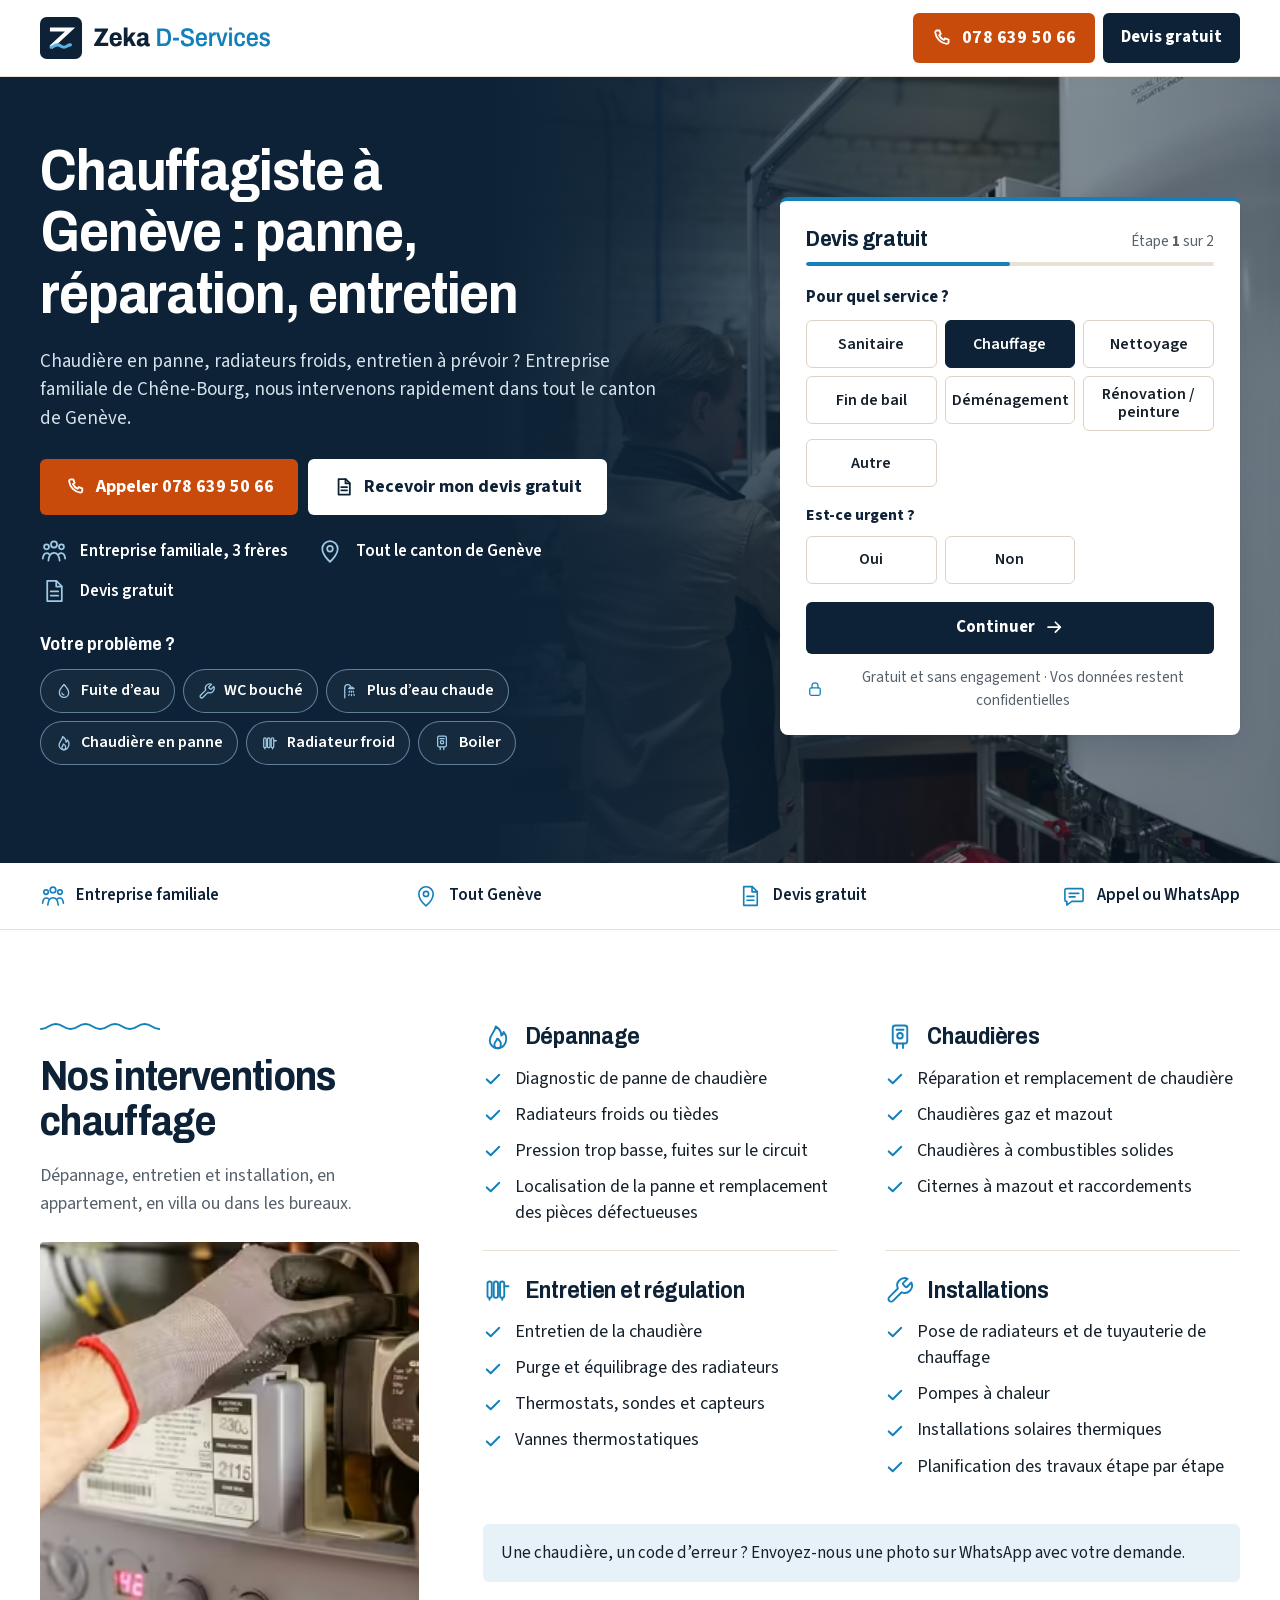
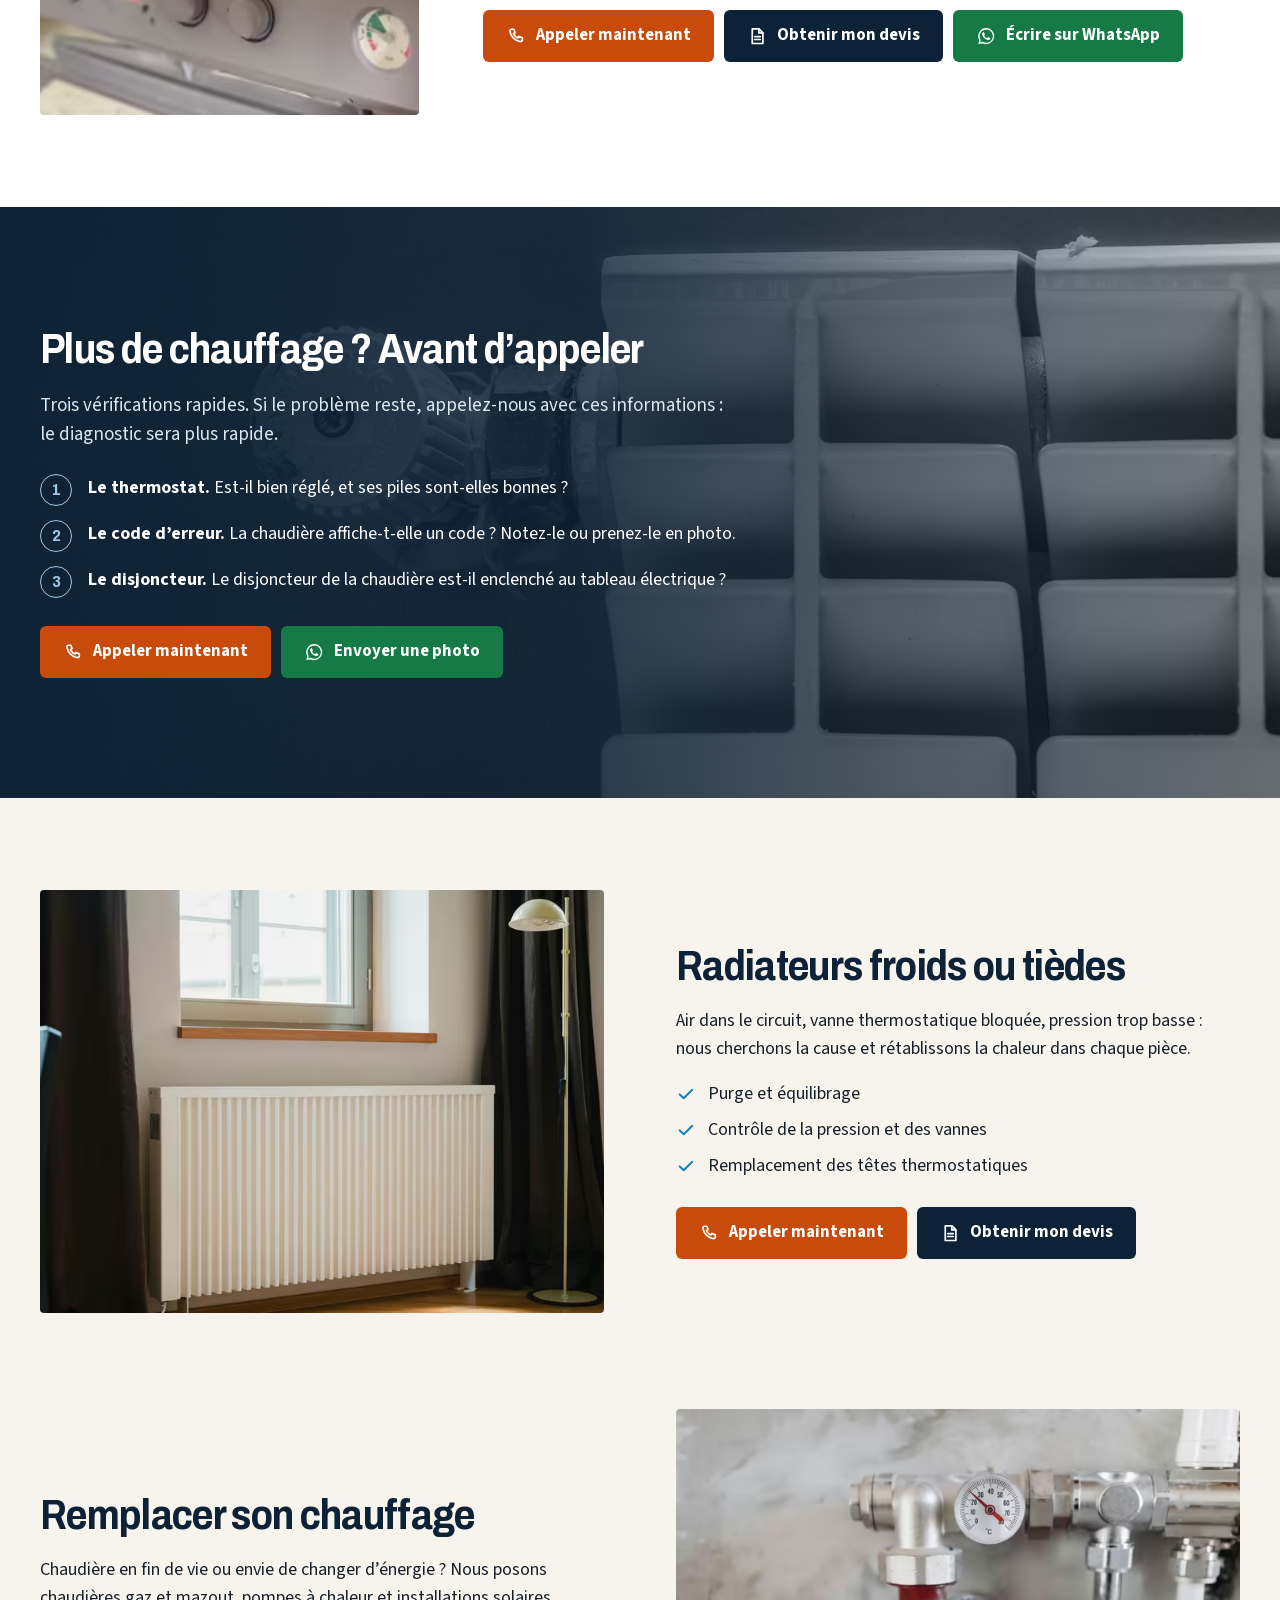
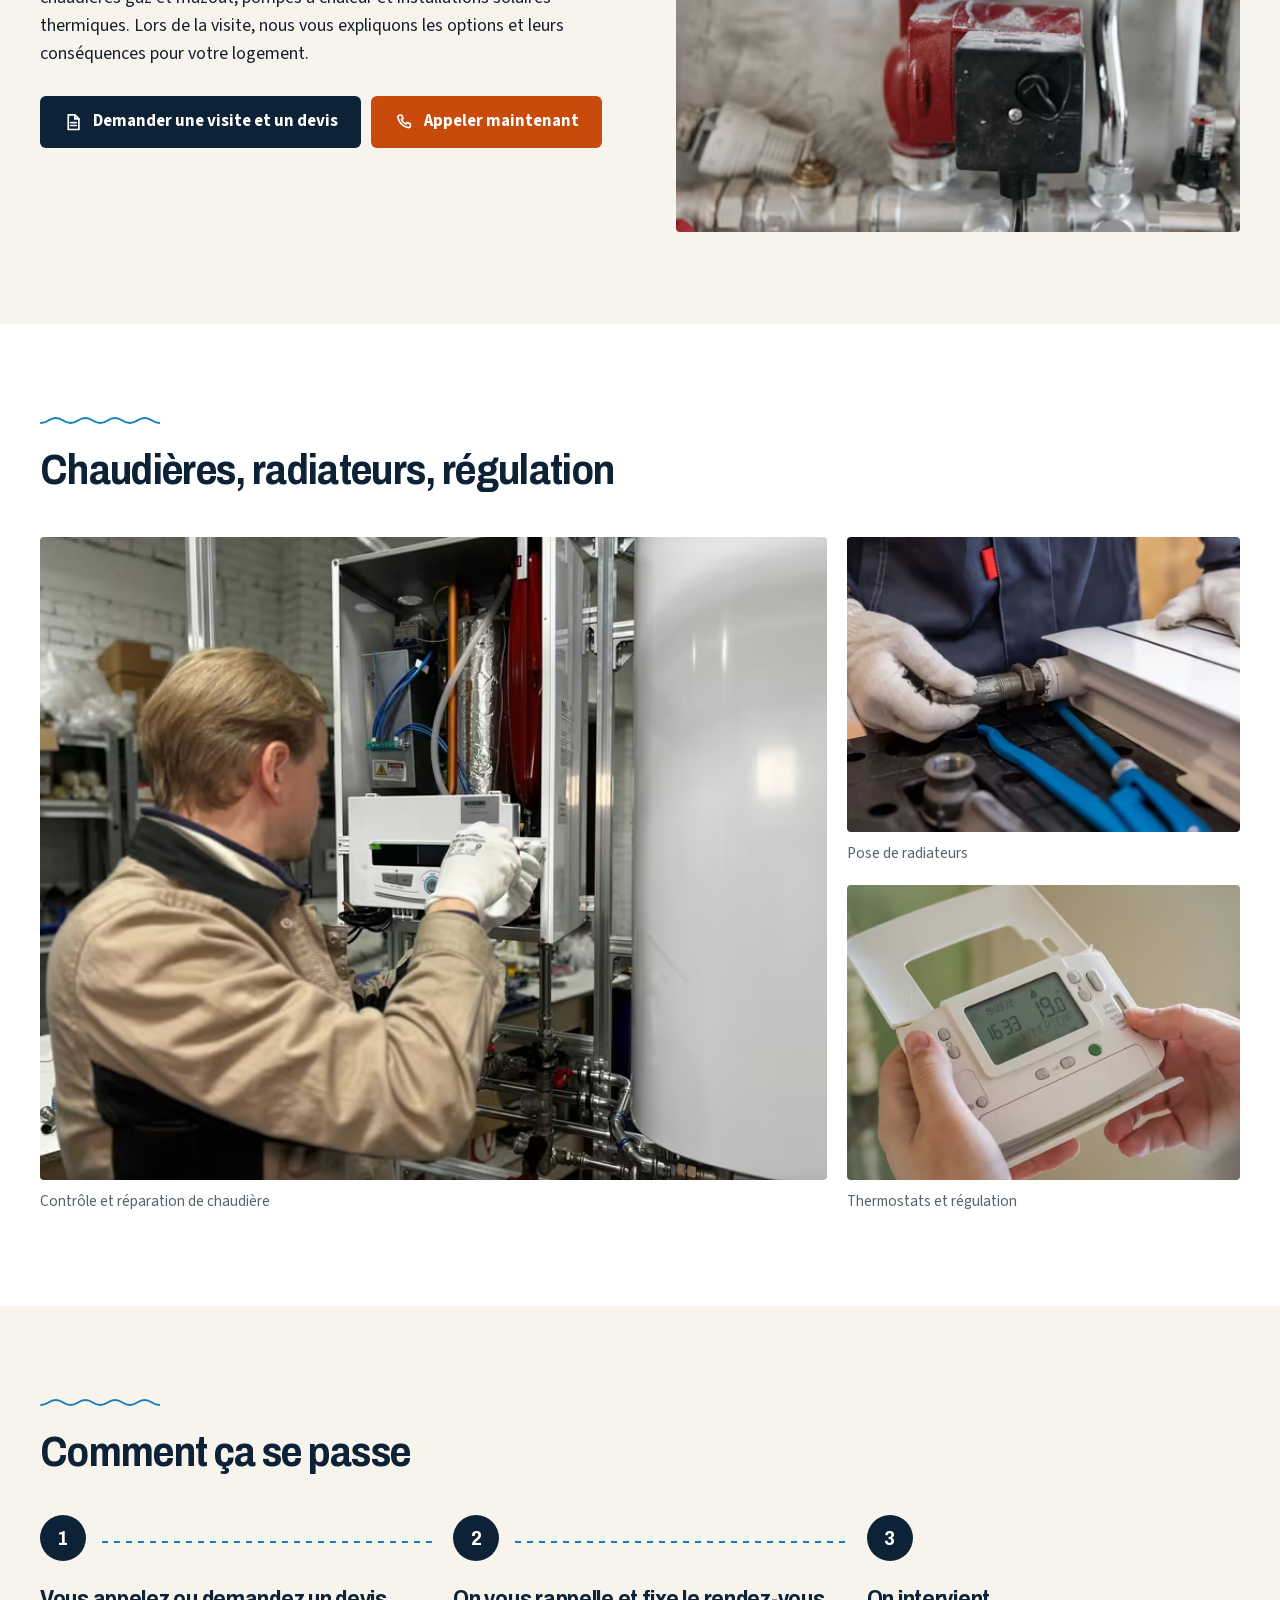
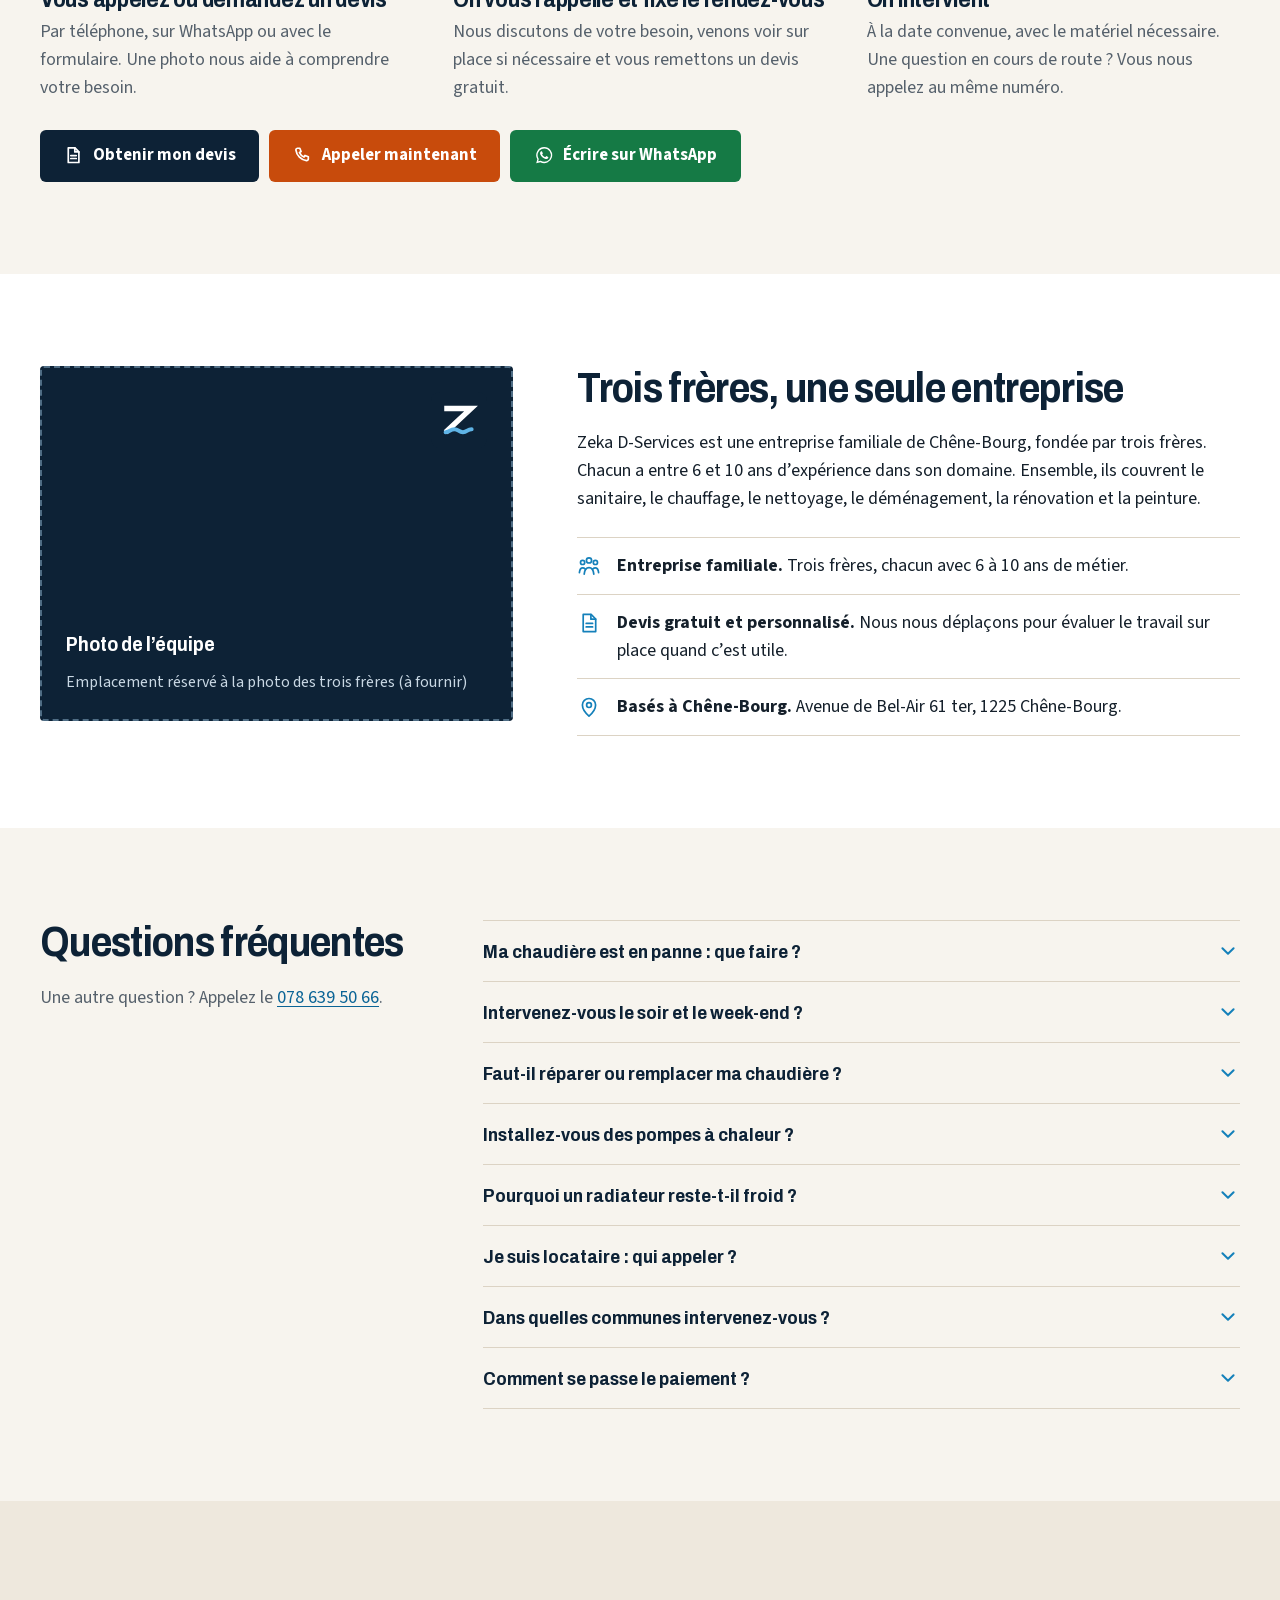
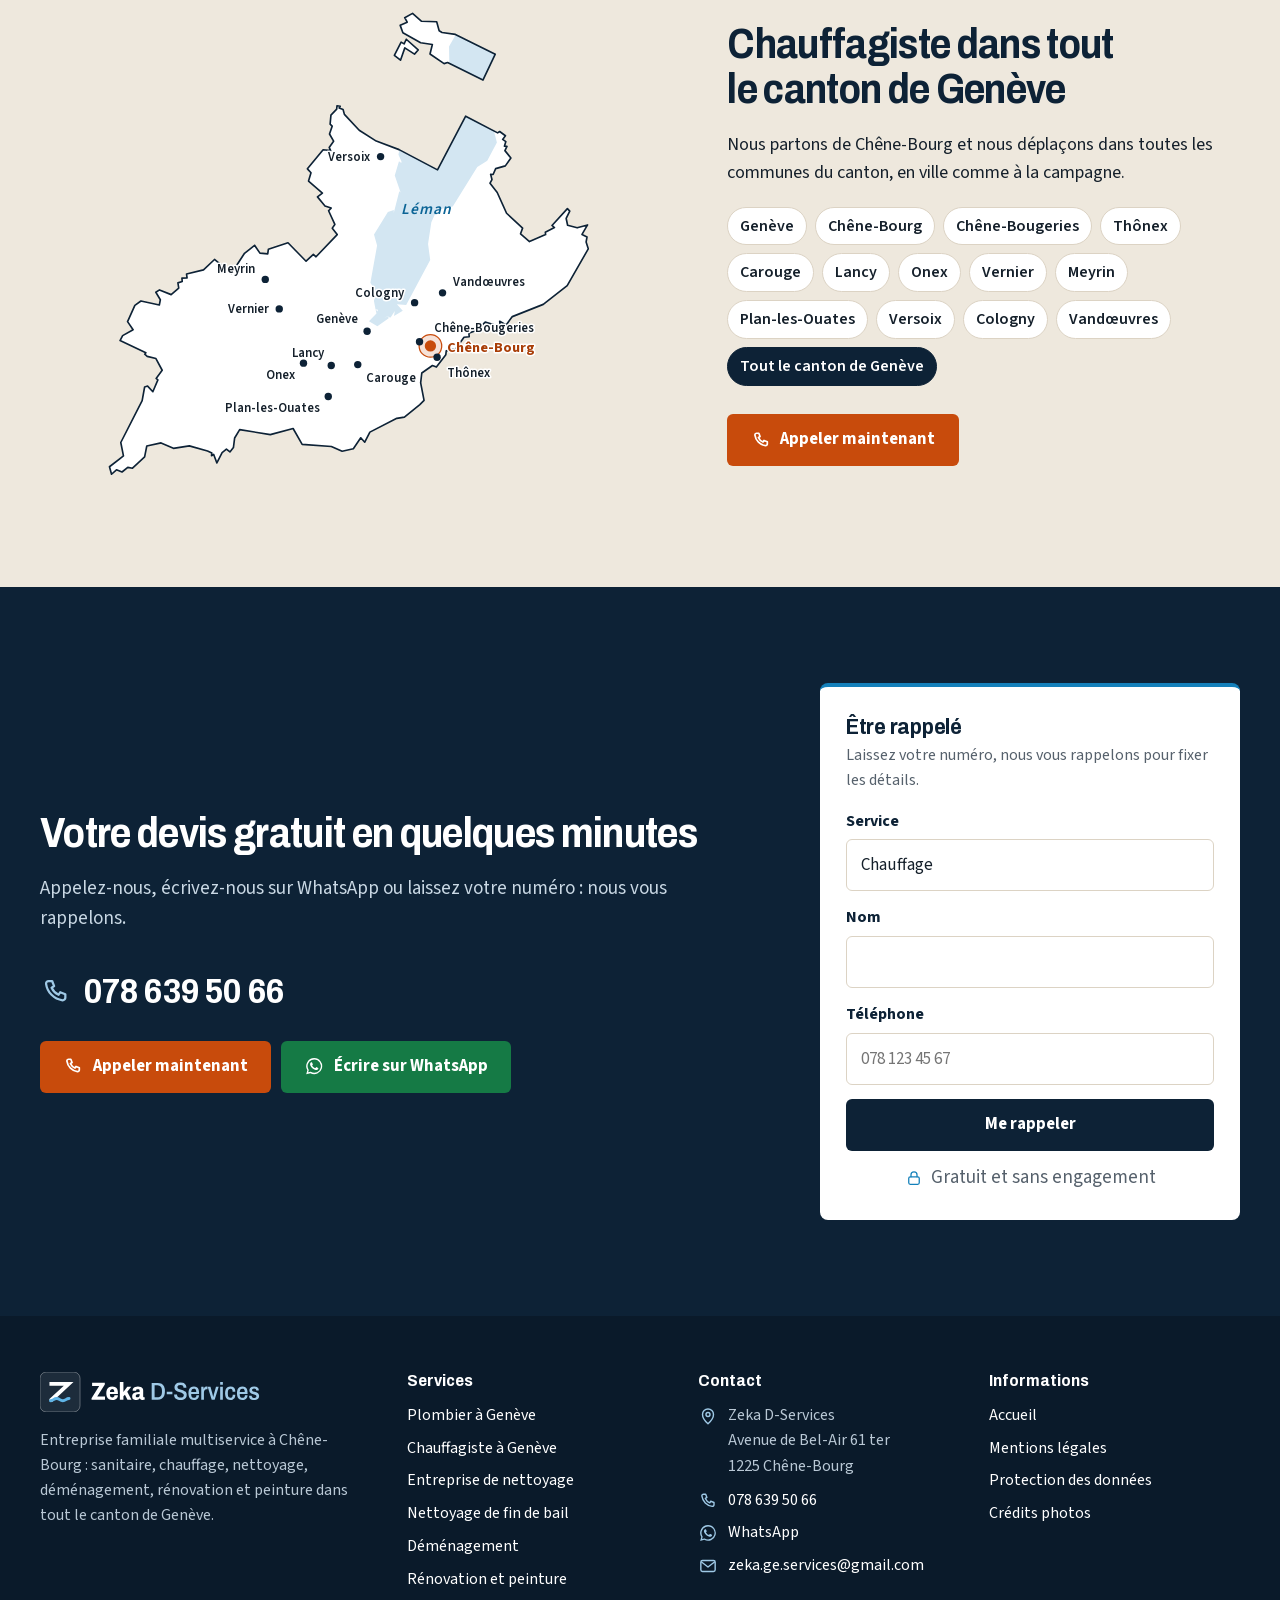
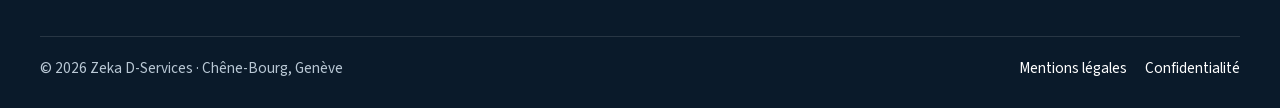
==== commit 7ee8848c: "Prevent layout shift when web fonts load Metric-matched Arial fallbacks (size-adjust, ascent/descent" ====
--- a/chauffagiste-geneve/index.html
+++ b/chauffagiste-geneve/index.html
@@ -24,9 +24,9 @@
 <link rel="manifest" href="../site.webmanifest">
 <link rel="preload" href="../fonts/archivo-latin.woff2" as="font" type="font/woff2" crossorigin>
 <link rel="preload" href="../fonts/source-sans-3-latin.woff2" as="font" type="font/woff2" crossorigin>
-<link rel="preload" as="image" type="image/avif" media="(min-width: 960px)" imagesrcset="../img/stock/chaudiere-technicien-480.avif 480w, ../img/stock/chaudiere-technicien-800.avif 800w, ../img/stock/chaudiere-technicien-1200.avif 1200w, ../img/stock/chaudiere-technicien-1600.avif 1600w" imagesizes="62vw" fetchpriority="high"><style>@font-face{font-family:"Archivo";src:url(../fonts/archivo-latin.woff2) format("woff2");font-weight:100 900;font-display:swap}@font-face{font-family:"Source Sans 3";src:url(../fonts/source-sans-3-latin.woff2) format("woff2");font-weight:200 900;font-display:swap}:root{--navy:#0D2236;--navy-2:#14304C;--navy-3:#0A1A2A;--blue:#1480BA;--blue-ink:#0B6496;--sky:#9FC9E6;--sky-2:#E6F1F8;--orange:#C84B0C;--orange-h:#A93E08;--wa:#157A45;--wa-h:#0F6036;--paper:#F7F4EE;--paper-2:#EEE8DD;--line:#DCD3C4;--line-2:#E8E1D5;--ink:#15202B;--muted:#56616C;--r:6px;--wrap:1200px;--hd:64px;--gut:16px;--ff-h:"Archivo","Arial Narrow",Arial,sans-serif;--ff-b:"Source Sans 3",system-ui,-apple-system,"Segoe UI",sans-serif}@media (min-width:600px){:root{--gut:24px}}@media (min-width:960px){:root{--hd:76px;--gut:32px}}*,*::before,*::after{box-sizing:border-box}html{-webkit-text-size-adjust:100%;scroll-padding-top:calc(var(--hd) + 16px)}body{margin:0;font:400 1.125rem/1.55 var(--ff-b);color:var(--ink);background:var(--paper);overflow-x:hidden;-webkit-font-smoothing:antialiased;text-rendering:optimizeLegibility}img,svg,video{display:block;max-width:100%}img{height:auto}a{color:var(--blue-ink);text-underline-offset:.18em}button,input,select,textarea{font:inherit;color:inherit}h1,h2,h3,h4{font-family:var(--ff-h);font-weight:700;line-height:1.08;letter-spacing:-.012em;margin:0 0 .45em;color:var(--navy);text-wrap:balance}h1{font-size:clamp(2.05rem,1.35rem + 3.1vw,3.55rem);letter-spacing:-.02em}h2{font-size:clamp(1.7rem,1.25rem + 1.9vw,2.6rem);letter-spacing:-.016em}h3{font-size:clamp(1.22rem,1.1rem + .5vw,1.45rem)}p{margin:0 0 1em}ul,ol{margin:0;padding:0}.wrap{width:100%;max-width:calc(var(--wrap) + 2 * var(--gut));margin:0 auto;padding:0 var(--gut)}.sr{position:absolute!important;width:1px;height:1px;margin:-1px;overflow:hidden;clip:rect(0 0 0 0);white-space:nowrap;border:0}.skip{position:absolute;left:8px;top:-60px;z-index:100;background:var(--navy);color:#fff;padding:10px 16px;border-radius:var(--r)}.skip:focus{top:8px}:focus-visible{outline:3px solid var(--blue);outline-offset:3px}.ic{width:1.25em;height:1.25em;flex:none;fill:none;stroke:currentColor;stroke-width:1.7;stroke-linecap:round;stroke-linejoin:round}.btn{display:inline-flex;align-items:center;justify-content:center;gap:.55em;min-height:52px;padding:.7em 1.25em;border:2px solid transparent;border-radius:var(--r);font:700 1.0625rem/1.15 var(--ff-b);text-decoration:none;text-align:center;cursor:pointer;transition:background-color .15s,border-color .15s,color .15s}.btn .ic{width:1.2em;height:1.2em;stroke-width:2}.btn-call{background:var(--orange);color:#fff}.btn-call:hover{background:var(--orange-h)}.btn-quote{background:var(--navy);color:#fff}.btn-quote:hover{background:var(--navy-2)}.btn-wa{background:var(--wa);color:#fff}.btn-wa:hover{background:var(--wa-h)}.btn-line{background:transparent;color:var(--navy);border-color:var(--navy)}.btn-line:hover{background:var(--navy);color:#fff}.btn-light{background:#fff;color:var(--navy)}.btn-light:hover{background:var(--sky-2)}.btn-block{width:100%}.btn-lg{min-height:56px;font-size:1.125rem}.hd{position:sticky;top:0;z-index:60;background:#fff;border-bottom:1px solid var(--line-2)}.hd-in{display:flex;align-items:center;gap:12px;height:var(--hd)}.hd-logo{display:block;margin-right:auto;flex:none}.hd-logo img{width:auto;height:34px}.hd-nav{display:none}.hd-cta{display:flex;align-items:center;gap:8px}.hd .btn{min-height:44px;padding:.5em .95em;font-size:1rem}.hd-phone{width:46px;height:46px;min-height:46px;padding:0;border-radius:50%}.hd-phone .ic{width:22px;height:22px}.hd-phone span,.hd-quote .l-long{display:none}@media (min-width:380px){.hd-logo img{height:38px}}@media (min-width:760px){.hd-phone{width:auto;height:auto;border-radius:var(--r);padding:.5em 1.05em}.hd-phone span,.hd-quote .l-long{display:inline}.hd-quote .l-short{display:none}}@media (min-width:960px){.hd-logo img{height:42px}.hd .btn{min-height:50px;font-size:1.0625rem}.hd-phone .num{font-size:1.125rem;letter-spacing:.01em}}@media (min-width:1180px){.hd-nav{display:flex;gap:2px;margin-right:12px}.hd-nav a{padding:10px 11px;color:var(--ink);text-decoration:none;font-weight:600;font-size:1rem;border-radius:var(--r)}.hd-nav a:hover{background:var(--paper)}}.hero{position:relative;background:var(--navy);color:#fff;overflow:hidden;isolation:isolate}.hero-media{display:none}.hero-in{position:relative;display:grid;gap:0;padding-top:30px}.hero h1{color:#fff;margin-bottom:.4em}.hero-sub{font-size:1.1875rem;line-height:1.5;color:#D5E2EC;max-width:34em;margin-bottom:1.35em}.hero-ctas{display:grid;gap:10px;margin-bottom:22px}.hero-ctas .btn-quote{background:#fff;color:var(--navy)}.hero-ctas .btn-quote:hover{background:var(--sky-2)}.trust3{list-style:none;display:grid;gap:10px;margin:0 0 26px}.trust3 li{white-space:nowrap}.trust3 li{display:flex;align-items:center;gap:12px;font-weight:600;font-size:1.0625rem;color:#fff}.trust3 .ic{width:28px;height:28px;color:var(--sky);stroke-width:1.5}.hero-form{margin:0 calc(-1 * var(--gut));padding:28px var(--gut) 36px;background:var(--paper);color:var(--ink)}@media (min-width:600px){.hero-ctas{grid-template-columns:auto auto;justify-content:start}.trust3{display:flex;flex-wrap:wrap;gap:12px 28px}}@media (min-width:960px){.hero-media{display:block;position:absolute;inset:0 0 0 auto;width:62%;z-index:-1}.hero-media picture,.hero-media img,.hero-media video{position:absolute;inset:0;width:100%;height:100%;object-fit:cover}.hero-media video{opacity:0;transition:opacity .6s}.hero-media video.on{opacity:1}.hero-media::after{content:"";position:absolute;inset:0;background:linear-gradient(90deg,var(--navy) 0%,rgba(13,34,54,.9) 22%,rgba(13,34,54,.45) 60%,rgba(13,34,54,.55) 100%)}.hero-in{grid-template-columns:minmax(0,1fr) 440px;gap:56px;align-items:center;padding-top:64px;padding-bottom:72px;min-height:min(720px,calc(100vh - var(--hd)))}.hero-copy{max-width:620px}.hero-form{margin:0;padding:0;background:none}}@media (min-width:1280px){.hero-in{grid-template-columns:minmax(0,1fr) 460px;gap:80px}}@media (min-width:960px) and (max-width:1199px){.hero-ctas{grid-template-columns:1fr;max-width:400px}}.hero-ctas .btn{white-space:nowrap}.pb{margin:0 0 26px}.pb-q{font-family:var(--ff-h);font-weight:700;font-size:1.125rem;margin:0 0 10px;color:#fff}.pb-list{display:flex;flex-wrap:wrap;gap:8px}.pb-chip{min-height:44px;padding:8px 14px;border:1.5px solid rgba(159,201,230,.55);border-radius:999px;background:rgba(255,255,255,.04);color:#fff;font-weight:600;font-size:1rem;cursor:pointer;display:inline-flex;align-items:center;gap:8px}.pb-chip:hover,.pb-chip[aria-pressed="true"]{background:#fff;color:var(--navy);border-color:#fff}.pb-chip .ic{width:18px;height:18px;color:var(--sky)}.pb-chip:hover .ic,.pb-chip[aria-pressed="true"] .ic{color:var(--blue)}.pb-panel{margin-top:12px;padding:16px;border-radius:var(--r);background:var(--navy-2);border:1px solid rgba(159,201,230,.3)}.pb-panel p{margin:0 0 12px;color:#E4EDF4}.pb-panel .btns{display:flex;flex-wrap:wrap;gap:8px}.pb-panel .btn{min-height:48px}.qf{background:#fff;color:var(--ink);border-radius:8px;box-shadow:0 1px 2px rgba(13,34,54,.06),0 12px 40px -12px rgba(13,34,54,.28);padding:22px 18px 20px;border-top:4px solid var(--blue)}.qf-head{display:flex;flex-wrap:wrap;align-items:baseline;justify-content:space-between;gap:4px 12px;margin-bottom:6px}.qf-title{font-family:var(--ff-h);font-weight:700;font-size:1.4rem;color:var(--navy);margin:0}.qf-steplabel{margin:0;font-size:.95rem;color:var(--muted)}.qf-bar{height:4px;background:var(--line-2);border-radius:4px;margin:8px 0 18px;overflow:hidden}.qf-bar span{display:block;height:100%;width:50%;background:var(--blue);border-radius:4px;transition:width .25s}.qf[data-step="2"] .qf-bar span{width:100%}.qf fieldset{border:0;margin:0;padding:0;min-width:0}.qf legend{font-weight:700;font-size:1.0625rem;margin:0 0 10px;padding:0;color:var(--navy)}.qf-sub{font-weight:700;font-size:1rem;margin:16px 0 8px;color:var(--navy)}.chips{display:grid;grid-template-columns:repeat(2,minmax(0,1fr));gap:8px}.chips--rooms{grid-template-columns:repeat(4,minmax(0,1fr))}.chips--yn{grid-template-columns:repeat(2,minmax(0,1fr))}.chip{position:relative;display:block}.chip input{position:absolute;opacity:0;inset:0;width:100%;height:100%;margin:0;cursor:pointer}.chip span{display:flex;align-items:center;justify-content:center;min-height:48px;padding:8px 10px;border:1.5px solid var(--line);border-radius:var(--r);background:#fff;font-weight:600;font-size:1rem;line-height:1.15;text-align:center;transition:border-color .12s,background-color .12s}.chip input:hover+span{border-color:var(--blue)}.chip input:checked+span{border-color:var(--navy);background:var(--navy);color:#fff}.chip input:focus-visible+span{outline:3px solid var(--blue);outline-offset:2px}.field{margin:0 0 14px}.field label{display:block;font-weight:700;font-size:1rem;margin:0 0 6px;color:var(--navy)}.field .opt{font-weight:400;color:var(--muted)}.field input,.field textarea,.field select{display:block;width:100%;min-height:52px;padding:12px 14px;border:1.5px solid var(--line);border-radius:var(--r);background:#fff;font-size:1.0625rem;line-height:1.3;appearance:none}.field textarea{min-height:96px;resize:vertical}.field input:focus,.field textarea:focus,.field select:focus{outline:none;border-color:var(--blue);box-shadow:0 0 0 3px rgba(20,128,186,.22)}.field [aria-invalid="true"]{border-color:#B42318}.err{display:block;margin-top:6px;font-size:.95rem;font-weight:600;color:#B42318}.err:empty{display:none}.qf-photo{display:flex;gap:10px;align-items:flex-start;margin:4px 0 16px;padding:12px 14px;border-radius:var(--r);background:#EDF6F0;font-size:1rem;line-height:1.4}.qf-photo .ic{color:var(--wa);width:22px;height:22px;margin-top:1px}.qf-photo a{color:var(--wa-h);font-weight:700}.qf-actions{display:flex;gap:10px;align-items:stretch}.qf-actions .btn-quote{flex:1}.qf-back{min-height:52px;padding:0 14px;border:1.5px solid var(--line);border-radius:var(--r);background:#fff;font-weight:600;cursor:pointer}.qf-back:hover{border-color:var(--navy)}.qf-reassure{display:flex;align-items:center;justify-content:center;gap:8px;margin:12px 0 0;font-size:.95rem;color:var(--muted);text-align:center}.qf-reassure .ic{width:18px;height:18px;color:var(--blue)}.qf-status{margin:10px 0 0;font-weight:600}.qf-status:empty{display:none}.qf-status.is-err{color:#B42318}.hp{position:absolute!important;left:-9999px;width:1px;height:1px;overflow:hidden}.qf [hidden]{display:none!important}@media (min-width:600px){.chips{grid-template-columns:repeat(3,minmax(0,1fr))}}@media (min-width:960px){.qf{padding:26px 26px 22px}.chips{grid-template-columns:repeat(2,minmax(0,1fr))}}@media (min-width:1280px){.chips{grid-template-columns:repeat(3,minmax(0,1fr))}.chips .chip--wide{grid-column:span 1}}.nw{white-space:nowrap}</style>
-<link rel="stylesheet" href="../css/site.css?v=1" media="print" onload="this.media='all'">
-<noscript><link rel="stylesheet" href="../css/site.css?v=1"></noscript>
+<link rel="preload" as="image" type="image/avif" media="(min-width: 960px)" imagesrcset="../img/stock/chaudiere-technicien-480.avif 480w, ../img/stock/chaudiere-technicien-800.avif 800w, ../img/stock/chaudiere-technicien-1200.avif 1200w, ../img/stock/chaudiere-technicien-1600.avif 1600w" imagesizes="62vw" fetchpriority="high"><style>@font-face{font-family:"Archivo";src:url(../fonts/archivo-latin.woff2) format("woff2");font-weight:100 900;font-display:swap}@font-face{font-family:"Source Sans 3";src:url(../fonts/source-sans-3-latin.woff2) format("woff2");font-weight:200 900;font-display:swap}@font-face{font-family:"Archivo Fallback";src:local("Arial Bold"),local("Arial-BoldMT"),local("Arial");font-weight:700;size-adjust:87.96%;ascent-override:99.81%;descent-override:23.87%;line-gap-override:0%}@font-face{font-family:"Source Fallback";src:local("Arial"),local("ArialMT");font-weight:400;size-adjust:93.82%;ascent-override:109.15%;descent-override:42.64%;line-gap-override:0%}@font-face{font-family:"Source Fallback";src:local("Arial Bold"),local("Arial-BoldMT");font-weight:600 700;size-adjust:91%;ascent-override:112.5%;descent-override:44%;line-gap-override:0%}:root{--navy:#0D2236;--navy-2:#14304C;--navy-3:#0A1A2A;--blue:#1480BA;--blue-ink:#0B6496;--sky:#9FC9E6;--sky-2:#E6F1F8;--orange:#C84B0C;--orange-h:#A93E08;--wa:#157A45;--wa-h:#0F6036;--paper:#F7F4EE;--paper-2:#EEE8DD;--line:#DCD3C4;--line-2:#E8E1D5;--ink:#15202B;--muted:#56616C;--r:6px;--wrap:1200px;--hd:64px;--gut:16px;--ff-h:"Archivo","Archivo Fallback",Arial,sans-serif;--ff-b:"Source Sans 3","Source Fallback",Arial,sans-serif}@media (min-width:600px){:root{--gut:24px}}@media (min-width:960px){:root{--hd:76px;--gut:32px}}*,*::before,*::after{box-sizing:border-box}html{-webkit-text-size-adjust:100%;scroll-padding-top:calc(var(--hd) + 16px)}body{margin:0;font:400 1.125rem/1.55 var(--ff-b);color:var(--ink);background:var(--paper);overflow-x:hidden;-webkit-font-smoothing:antialiased;text-rendering:optimizeLegibility}img,svg,video{display:block;max-width:100%}img{height:auto}a{color:var(--blue-ink);text-underline-offset:.18em}button,input,select,textarea{font:inherit;color:inherit}h1,h2,h3,h4{font-family:var(--ff-h);font-weight:700;line-height:1.08;letter-spacing:-.012em;margin:0 0 .45em;color:var(--navy);text-wrap:balance}h1{font-size:clamp(2.05rem,1.35rem + 3.1vw,3.55rem);letter-spacing:-.02em}h2{font-size:clamp(1.7rem,1.25rem + 1.9vw,2.6rem);letter-spacing:-.016em}h3{font-size:clamp(1.22rem,1.1rem + .5vw,1.45rem)}p{margin:0 0 1em}ul,ol{margin:0;padding:0}.wrap{width:100%;max-width:calc(var(--wrap) + 2 * var(--gut));margin:0 auto;padding:0 var(--gut)}.sr{position:absolute!important;width:1px;height:1px;margin:-1px;overflow:hidden;clip:rect(0 0 0 0);white-space:nowrap;border:0}.skip{position:absolute;left:8px;top:-60px;z-index:100;background:var(--navy);color:#fff;padding:10px 16px;border-radius:var(--r)}.skip:focus{top:8px}:focus-visible{outline:3px solid var(--blue);outline-offset:3px}.ic{width:1.25em;height:1.25em;flex:none;fill:none;stroke:currentColor;stroke-width:1.7;stroke-linecap:round;stroke-linejoin:round}.btn{display:inline-flex;align-items:center;justify-content:center;gap:.55em;min-height:52px;padding:.7em 1.25em;border:2px solid transparent;border-radius:var(--r);font:700 1.0625rem/1.15 var(--ff-b);text-decoration:none;text-align:center;cursor:pointer;transition:background-color .15s,border-color .15s,color .15s}.btn .ic{width:1.2em;height:1.2em;stroke-width:2}.btn-call{background:var(--orange);color:#fff}.btn-call:hover{background:var(--orange-h)}.btn-quote{background:var(--navy);color:#fff}.btn-quote:hover{background:var(--navy-2)}.btn-wa{background:var(--wa);color:#fff}.btn-wa:hover{background:var(--wa-h)}.btn-line{background:transparent;color:var(--navy);border-color:var(--navy)}.btn-line:hover{background:var(--navy);color:#fff}.btn-light{background:#fff;color:var(--navy)}.btn-light:hover{background:var(--sky-2)}.btn-block{width:100%}.btn-lg{min-height:56px;font-size:1.125rem}.hd{position:sticky;top:0;z-index:60;background:#fff;border-bottom:1px solid var(--line-2)}.hd-in{display:flex;align-items:center;gap:12px;height:var(--hd)}.hd-logo{display:block;margin-right:auto;flex:none}.hd-logo img{width:auto;height:34px}.hd-nav{display:none}.hd-cta{display:flex;align-items:center;gap:8px}.hd .btn{min-height:44px;padding:.5em .95em;font-size:1rem}.hd-phone{width:46px;height:46px;min-height:46px;padding:0;border-radius:50%}.hd-phone .ic{width:22px;height:22px}.hd-phone span,.hd-quote .l-long{display:none}@media (min-width:380px){.hd-logo img{height:38px}}@media (min-width:760px){.hd-phone{width:auto;height:auto;border-radius:var(--r);padding:.5em 1.05em}.hd-phone span,.hd-quote .l-long{display:inline}.hd-quote .l-short{display:none}}@media (min-width:960px){.hd-logo img{height:42px}.hd .btn{min-height:50px;font-size:1.0625rem}.hd-phone .num{font-size:1.125rem;letter-spacing:.01em}}@media (min-width:1180px){.hd-nav{display:flex;gap:2px;margin-right:12px}.hd-nav a{padding:10px 11px;color:var(--ink);text-decoration:none;font-weight:600;font-size:1rem;border-radius:var(--r)}.hd-nav a:hover{background:var(--paper)}}.hero{position:relative;background:var(--navy);color:#fff;overflow:hidden;isolation:isolate}.hero-media{display:none}.hero-in{position:relative;display:grid;gap:0;padding-top:30px}.hero h1{color:#fff;margin-bottom:.4em}.hero-sub{font-size:1.1875rem;line-height:1.5;color:#D5E2EC;max-width:34em;margin-bottom:1.35em}.hero-ctas{display:grid;gap:10px;margin-bottom:22px}.hero-ctas .btn-quote{background:#fff;color:var(--navy)}.hero-ctas .btn-quote:hover{background:var(--sky-2)}.trust3{list-style:none;display:grid;gap:10px;margin:0 0 26px}.trust3 li{white-space:nowrap}.trust3 li{display:flex;align-items:center;gap:12px;font-weight:600;font-size:1.0625rem;color:#fff}.trust3 .ic{width:28px;height:28px;color:var(--sky);stroke-width:1.5}.hero-form{margin:0 calc(-1 * var(--gut));padding:28px var(--gut) 36px;background:var(--paper);color:var(--ink)}@media (min-width:600px){.hero-ctas{grid-template-columns:auto auto;justify-content:start}.trust3{display:flex;flex-wrap:wrap;gap:12px 28px}}@media (min-width:960px){.hero-media{display:block;position:absolute;inset:0 0 0 auto;width:62%;z-index:-1}.hero-media picture,.hero-media img,.hero-media video{position:absolute;inset:0;width:100%;height:100%;object-fit:cover}.hero-media video{opacity:0;transition:opacity .6s}.hero-media video.on{opacity:1}.hero-media::after{content:"";position:absolute;inset:0;background:linear-gradient(90deg,var(--navy) 0%,rgba(13,34,54,.9) 22%,rgba(13,34,54,.45) 60%,rgba(13,34,54,.55) 100%)}.hero-in{grid-template-columns:minmax(0,1fr) 440px;gap:56px;align-items:center;padding-top:64px;padding-bottom:72px;min-height:min(720px,calc(100vh - var(--hd)))}.hero-copy{max-width:620px}.hero-form{margin:0;padding:0;background:none}}@media (min-width:1280px){.hero-in{grid-template-columns:minmax(0,1fr) 460px;gap:80px}}@media (min-width:960px) and (max-width:1199px){.hero-ctas{grid-template-columns:1fr;max-width:400px}}.hero-ctas .btn{white-space:nowrap}.pb{margin:0 0 26px}.pb-q{font-family:var(--ff-h);font-weight:700;font-size:1.125rem;margin:0 0 10px;color:#fff}.pb-list{display:flex;flex-wrap:wrap;gap:8px}.pb-chip{min-height:44px;padding:8px 14px;border:1.5px solid rgba(159,201,230,.55);border-radius:999px;background:rgba(255,255,255,.04);color:#fff;font-weight:600;font-size:1rem;cursor:pointer;display:inline-flex;align-items:center;gap:8px}.pb-chip:hover,.pb-chip[aria-pressed="true"]{background:#fff;color:var(--navy);border-color:#fff}.pb-chip .ic{width:18px;height:18px;color:var(--sky)}.pb-chip:hover .ic,.pb-chip[aria-pressed="true"] .ic{color:var(--blue)}.pb-panel{margin-top:12px;padding:16px;border-radius:var(--r);background:var(--navy-2);border:1px solid rgba(159,201,230,.3)}.pb-panel p{margin:0 0 12px;color:#E4EDF4}.pb-panel .btns{display:flex;flex-wrap:wrap;gap:8px}.pb-panel .btn{min-height:48px}.qf{background:#fff;color:var(--ink);border-radius:8px;box-shadow:0 1px 2px rgba(13,34,54,.06),0 12px 40px -12px rgba(13,34,54,.28);padding:22px 18px 20px;border-top:4px solid var(--blue)}.qf-head{display:flex;flex-wrap:wrap;align-items:baseline;justify-content:space-between;gap:4px 12px;margin-bottom:6px}.qf-title{font-family:var(--ff-h);font-weight:700;font-size:1.4rem;color:var(--navy);margin:0}.qf-steplabel{margin:0;font-size:.95rem;color:var(--muted)}.qf-bar{height:4px;background:var(--line-2);border-radius:4px;margin:8px 0 18px;overflow:hidden}.qf-bar span{display:block;height:100%;width:50%;background:var(--blue);border-radius:4px;transition:width .25s}.qf[data-step="2"] .qf-bar span{width:100%}.qf fieldset{border:0;margin:0;padding:0;min-width:0}.qf legend{font-weight:700;font-size:1.0625rem;margin:0 0 10px;padding:0;color:var(--navy)}.qf-sub{font-weight:700;font-size:1rem;margin:16px 0 8px;color:var(--navy)}.chips{display:grid;grid-template-columns:repeat(2,minmax(0,1fr));gap:8px}.chips--rooms{grid-template-columns:repeat(4,minmax(0,1fr))}.chips--yn{grid-template-columns:repeat(2,minmax(0,1fr))}.chip{position:relative;display:block}.chip input{position:absolute;opacity:0;inset:0;width:100%;height:100%;margin:0;cursor:pointer}.chip span{display:flex;align-items:center;justify-content:center;min-height:48px;padding:8px 10px;border:1.5px solid var(--line);border-radius:var(--r);background:#fff;font-weight:600;font-size:1rem;line-height:1.15;text-align:center;transition:border-color .12s,background-color .12s}.chip input:hover+span{border-color:var(--blue)}.chip input:checked+span{border-color:var(--navy);background:var(--navy);color:#fff}.chip input:focus-visible+span{outline:3px solid var(--blue);outline-offset:2px}.field{margin:0 0 14px}.field label{display:block;font-weight:700;font-size:1rem;margin:0 0 6px;color:var(--navy)}.field .opt{font-weight:400;color:var(--muted)}.field input,.field textarea,.field select{display:block;width:100%;min-height:52px;padding:12px 14px;border:1.5px solid var(--line);border-radius:var(--r);background:#fff;font-size:1.0625rem;line-height:1.3;appearance:none}.field textarea{min-height:96px;resize:vertical}.field input:focus,.field textarea:focus,.field select:focus{outline:none;border-color:var(--blue);box-shadow:0 0 0 3px rgba(20,128,186,.22)}.field [aria-invalid="true"]{border-color:#B42318}.err{display:block;margin-top:6px;font-size:.95rem;font-weight:600;color:#B42318}.err:empty{display:none}.qf-photo{display:flex;gap:10px;align-items:flex-start;margin:4px 0 16px;padding:12px 14px;border-radius:var(--r);background:#EDF6F0;font-size:1rem;line-height:1.4}.qf-photo .ic{color:var(--wa);width:22px;height:22px;margin-top:1px}.qf-photo a{color:var(--wa-h);font-weight:700}.qf-actions{display:flex;gap:10px;align-items:stretch}.qf-actions .btn-quote{flex:1}.qf-back{min-height:52px;padding:0 14px;border:1.5px solid var(--line);border-radius:var(--r);background:#fff;font-weight:600;cursor:pointer}.qf-back:hover{border-color:var(--navy)}.qf-reassure{display:flex;align-items:center;justify-content:center;gap:8px;margin:12px 0 0;font-size:.95rem;color:var(--muted);text-align:center}.qf-reassure .ic{width:18px;height:18px;color:var(--blue)}.qf-status{margin:10px 0 0;font-weight:600}.qf-status:empty{display:none}.qf-status.is-err{color:#B42318}.hp{position:absolute!important;left:-9999px;width:1px;height:1px;overflow:hidden}.qf [hidden]{display:none!important}@media (min-width:600px){.chips{grid-template-columns:repeat(3,minmax(0,1fr))}}@media (min-width:960px){.qf{padding:26px 26px 22px}.chips{grid-template-columns:repeat(2,minmax(0,1fr))}}@media (min-width:1280px){.chips{grid-template-columns:repeat(3,minmax(0,1fr))}.chips .chip--wide{grid-column:span 1}}.nw{white-space:nowrap}</style>
+<link rel="stylesheet" href="../css/site.css?v=2" media="print" onload="this.media='all'">
+<noscript><link rel="stylesheet" href="../css/site.css?v=2"></noscript>
 <script type="application/ld+json">{"@context":"https://schema.org","@graph":[{"@type":["HVACBusiness","HomeAndConstructionBusiness"],"@id":"https://welcometothenextlevel.github.io/zekadservices/#entreprise","name":"Zeka D-Services","description":"Entreprise familiale multiservice à Chêne-Bourg (Genève) : sanitaire, chauffage, nettoyage, fin de bail, déménagement, rénovation et peinture.","url":"https://welcometothenextlevel.github.io/zekadservices/","logo":"https://welcometothenextlevel.github.io/zekadservices/img/brand/logo.png","image":"https://welcometothenextlevel.github.io/zekadservices/img/og-share.jpg","telephone":"+41 78 639 50 66","currenciesAccepted":"CHF","address":{"@type":"PostalAddress","streetAddress":"Avenue de Bel-Air 61 ter","postalCode":"1225","addressLocality":"Chêne-Bourg","addressRegion":"GE","addressCountry":"CH"},"geo":{"@type":"GeoCoordinates","latitude":46.20198,"longitude":6.20005},"areaServed":[{"@type":"AdministrativeArea","name":"Canton de Genève"},{"@type":"City","name":"Genève"},{"@type":"City","name":"Chêne-Bourg"},{"@type":"City","name":"Chêne-Bougeries"},{"@type":"City","name":"Thônex"},{"@type":"City","name":"Carouge"},{"@type":"City","name":"Lancy"},{"@type":"City","name":"Onex"},{"@type":"City","name":"Vernier"},{"@type":"City","name":"Meyrin"},{"@type":"City","name":"Plan-les-Ouates"},{"@type":"City","name":"Versoix"},{"@type":"City","name":"Cologny"},{"@type":"City","name":"Vandœuvres"}]},{"@type":"Service","name":"Chauffagiste à Genève : dépannage, réparation et remplacement de chaudière, entretien","serviceType":"Chauffage","url":"https://welcometothenextlevel.github.io/zekadservices/chauffagiste-geneve/","provider":{"@id":"https://welcometothenextlevel.github.io/zekadservices/#entreprise"},"areaServed":{"@type":"AdministrativeArea","name":"Canton de Genève"},"offers":{"@type":"Offer","description":"Devis gratuit et sans engagement","priceCurrency":"CHF"}},{"@type":"BreadcrumbList","itemListElement":[{"@type":"ListItem","position":1,"name":"Accueil","item":"https://welcometothenextlevel.github.io/zekadservices/"},{"@type":"ListItem","position":2,"name":"Chauffagiste à Genève","item":"https://welcometothenextlevel.github.io/zekadservices/chauffagiste-geneve/"}]},{"@type":"FAQPage","mainEntity":[{"@type":"Question","name":"Ma chaudière est en panne : que faire ?","acceptedAnswer":{"@type":"Answer","text":"Notez le code d’erreur affiché, vérifiez le thermostat et le disjoncteur, puis appelez le 078 639 50 66. Avec ces informations, le diagnostic va plus vite."}},{"@type":"Question","name":"Intervenez-vous le soir et le week-end ?","acceptedAnswer":{"@type":"Answer","text":"Appelez-nous : nous vous indiquons nos disponibilités du moment et le prochain créneau possible."}},{"@type":"Question","name":"Faut-il réparer ou remplacer ma chaudière ?","acceptedAnswer":{"@type":"Answer","text":"Cela dépend de son âge, de son état et du coût de la réparation. Nous faisons le diagnostic sur place et vous présentons les deux options dans un devis gratuit."}},{"@type":"Question","name":"Installez-vous des pompes à chaleur ?","acceptedAnswer":{"@type":"Answer","text":"Oui. Nous posons des pompes à chaleur, des chaudières gaz et mazout et des installations solaires thermiques. Nous évaluons d’abord votre logement avant de vous remettre un devis."}},{"@type":"Question","name":"Pourquoi un radiateur reste-t-il froid ?","acceptedAnswer":{"@type":"Answer","text":"Souvent à cause d’air dans le circuit, d’une vanne thermostatique bloquée ou d’une pression trop basse. Nous cherchons la cause et rétablissons la chaleur."}},{"@type":"Question","name":"Je suis locataire : qui appeler ?","acceptedAnswer":{"@type":"Answer","text":"Dans un immeuble, le chauffage est souvent géré par la régie. Prévenez-la d’abord. Nous pouvons intervenir à sa demande ou à la vôtre."}},{"@type":"Question","name":"Dans quelles communes intervenez-vous ?","acceptedAnswer":{"@type":"Answer","text":"Nous intervenons dans tout le canton de Genève, notamment à Genève, Chêne-Bourg, Chêne-Bougeries, Thônex, Carouge, Lancy, Onex, Vernier, Meyrin, Plan-les-Ouates, Versoix, Cologny et Vandœuvres."}},{"@type":"Question","name":"Comment se passe le paiement ?","acceptedAnswer":{"@type":"Answer","text":"Les modalités de paiement sont précisées dans votre devis. Posez-nous la question au moment du devis si vous avez une préférence."}}]}]}</script>
 </head>
 <body data-service="chauffagiste">
@@ -225,6 +225,6 @@
 <a class="m-quote" href="#devis" data-loc="mobile-bar"><svg class="ic" aria-hidden="true"><use href="#i-doc"></use></svg>Devis</a>
 </nav>
 <a class="wa-float" href="https://wa.me/41786395066?text=Bonjour%2C%20j%E2%80%99ai%20un%20probl%C3%A8me%20de%20chauffage.%20Voici%20une%20photo%20de%20ma%20chaudi%C3%A8re%20%3A" target="_blank" rel="noopener" data-service="chauffagiste" data-loc="float"><svg class="ic" aria-hidden="true"><use href="#i-wa"></use></svg>WhatsApp</a>
-<script src="../js/config.js?v=1" defer></script><script src="../js/reviews.js?v=1" defer></script><script src="../js/main.js?v=1" defer></script>
+<script src="../js/config.js?v=2" defer></script><script src="../js/reviews.js?v=2" defer></script><script src="../js/main.js?v=2" defer></script>
 </body>
 </html>
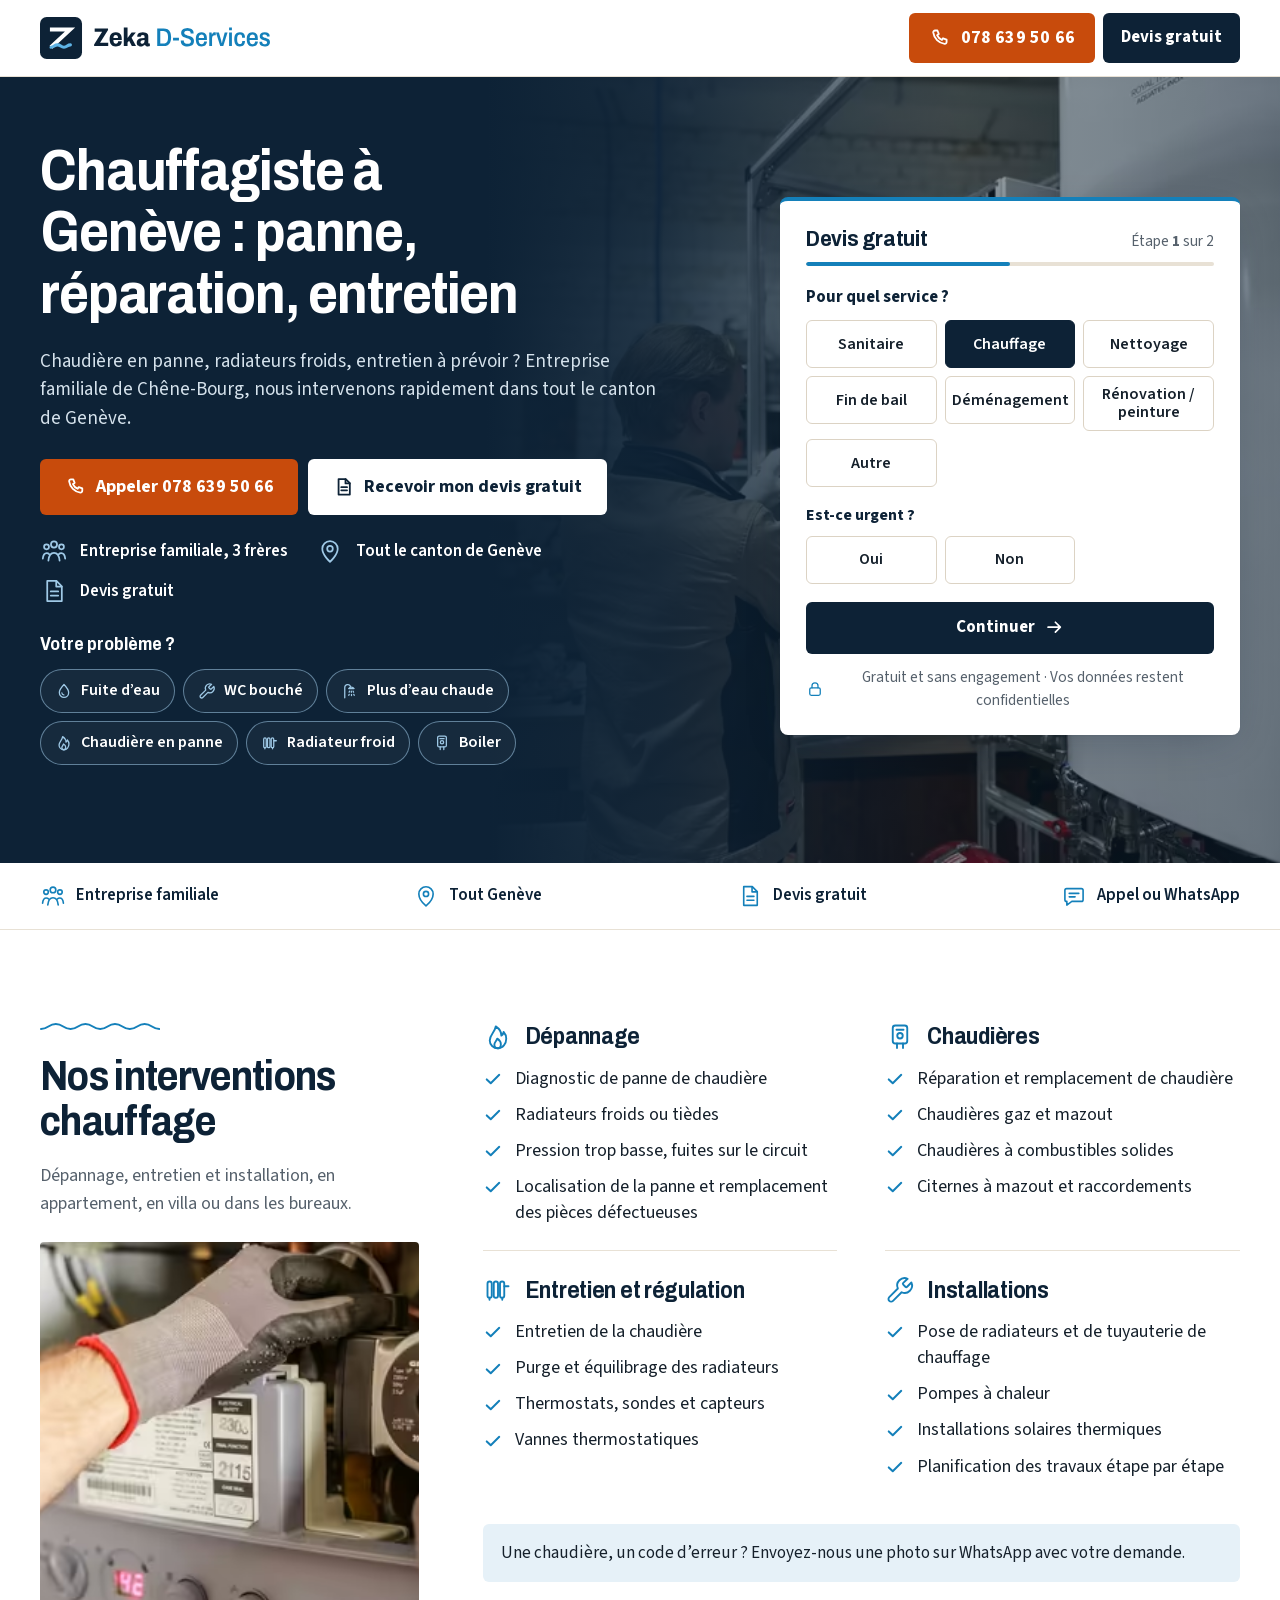
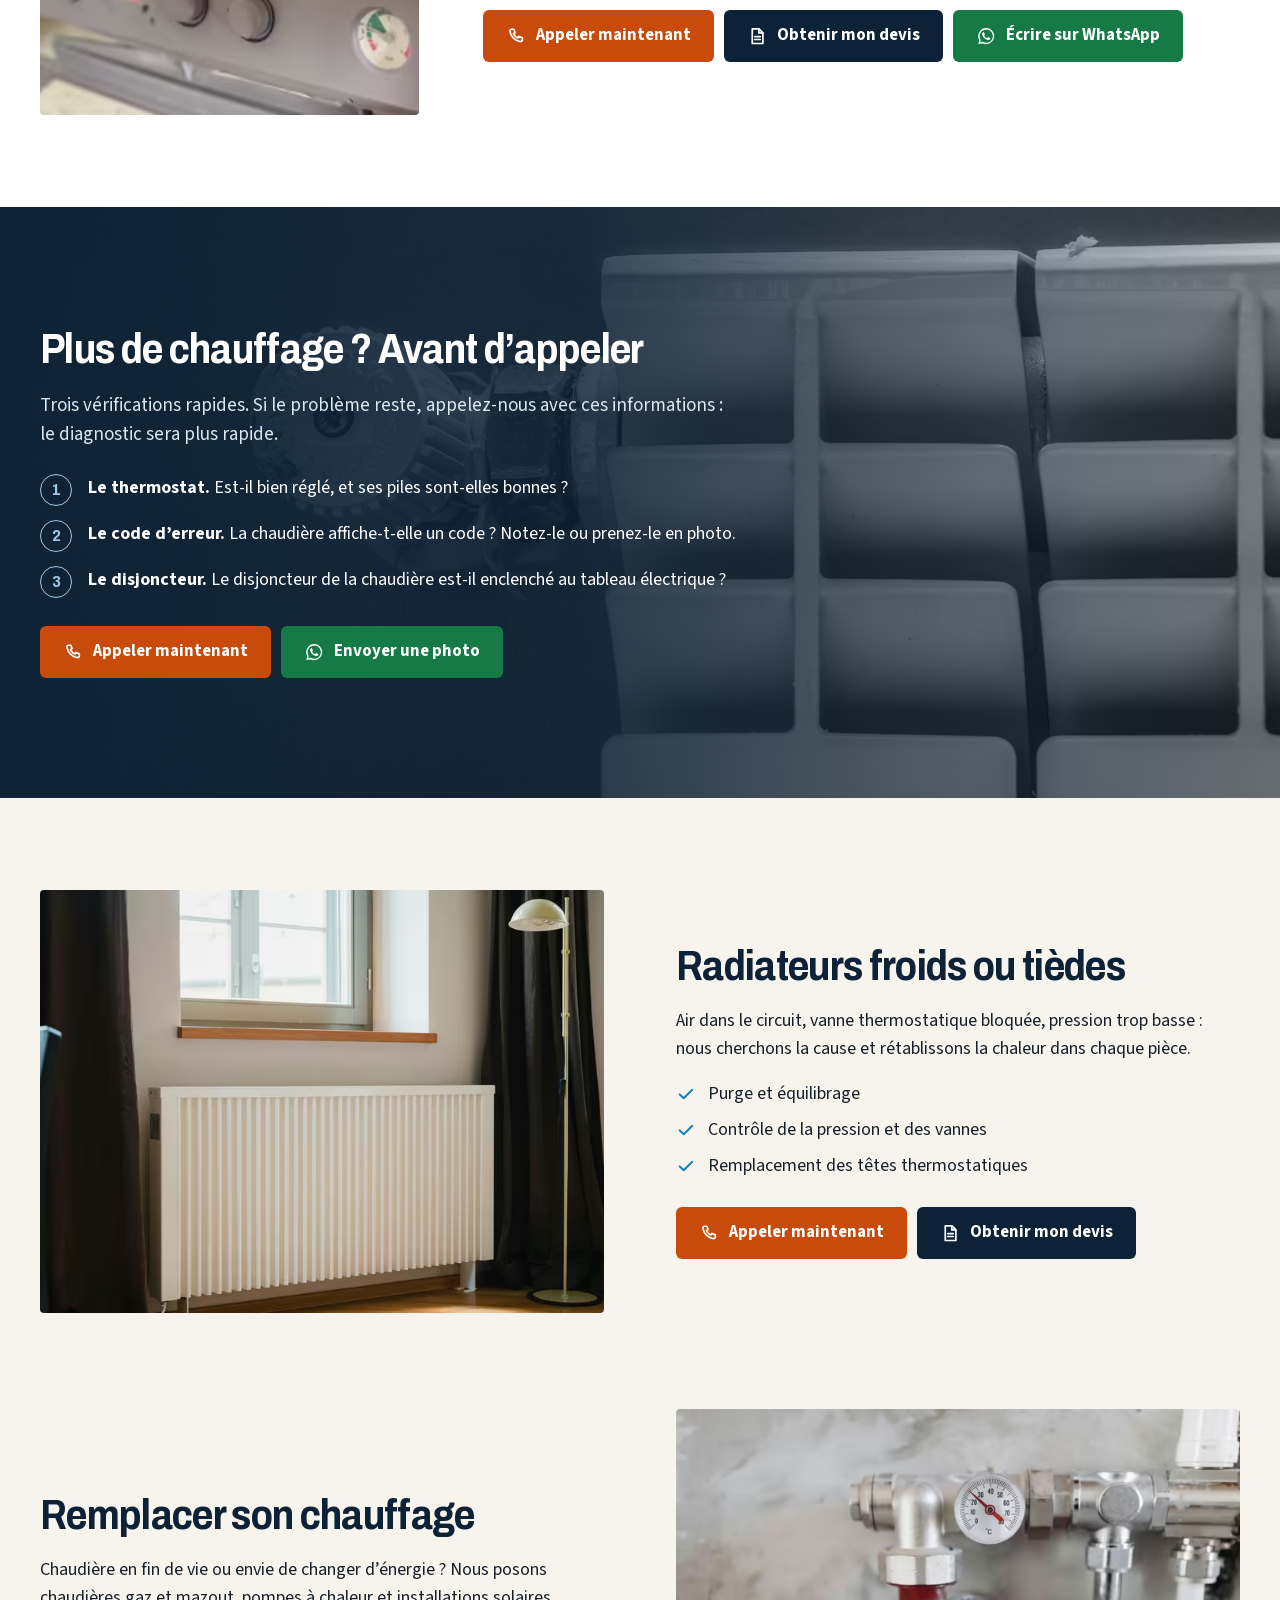
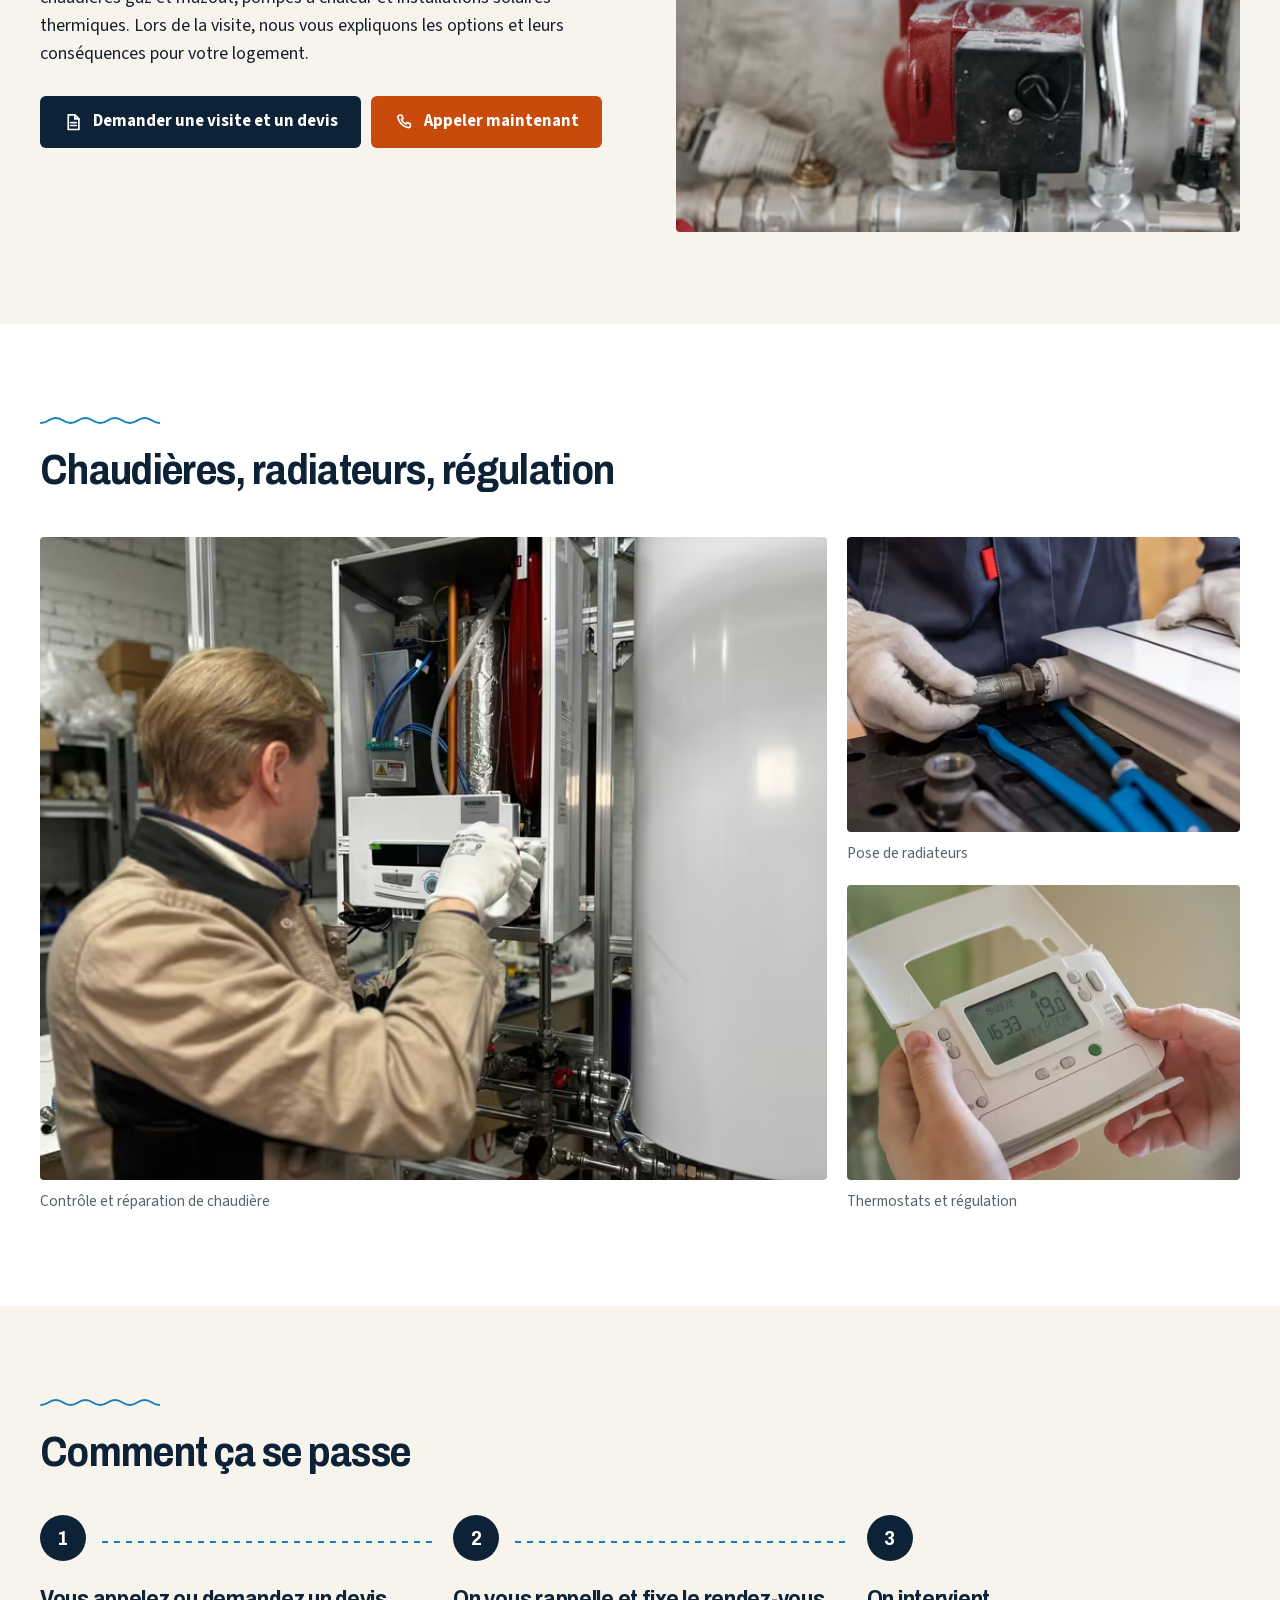
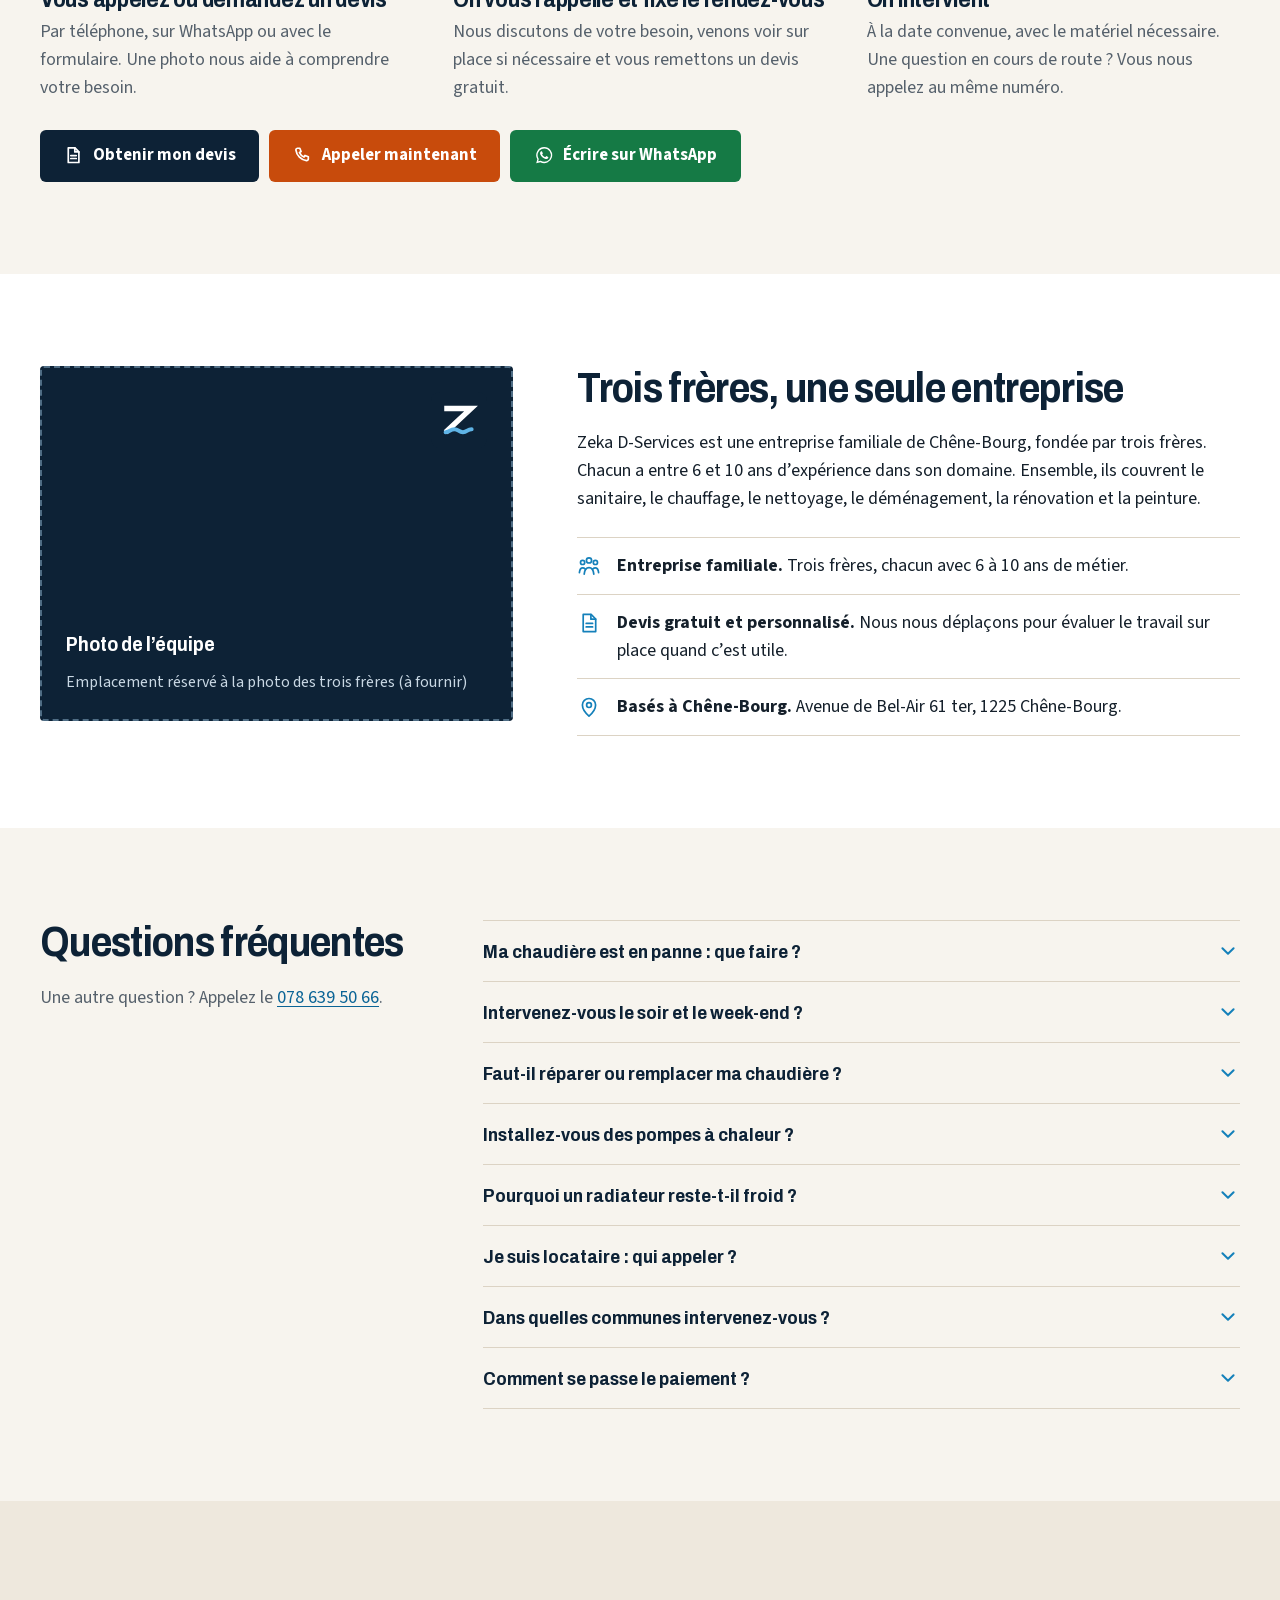
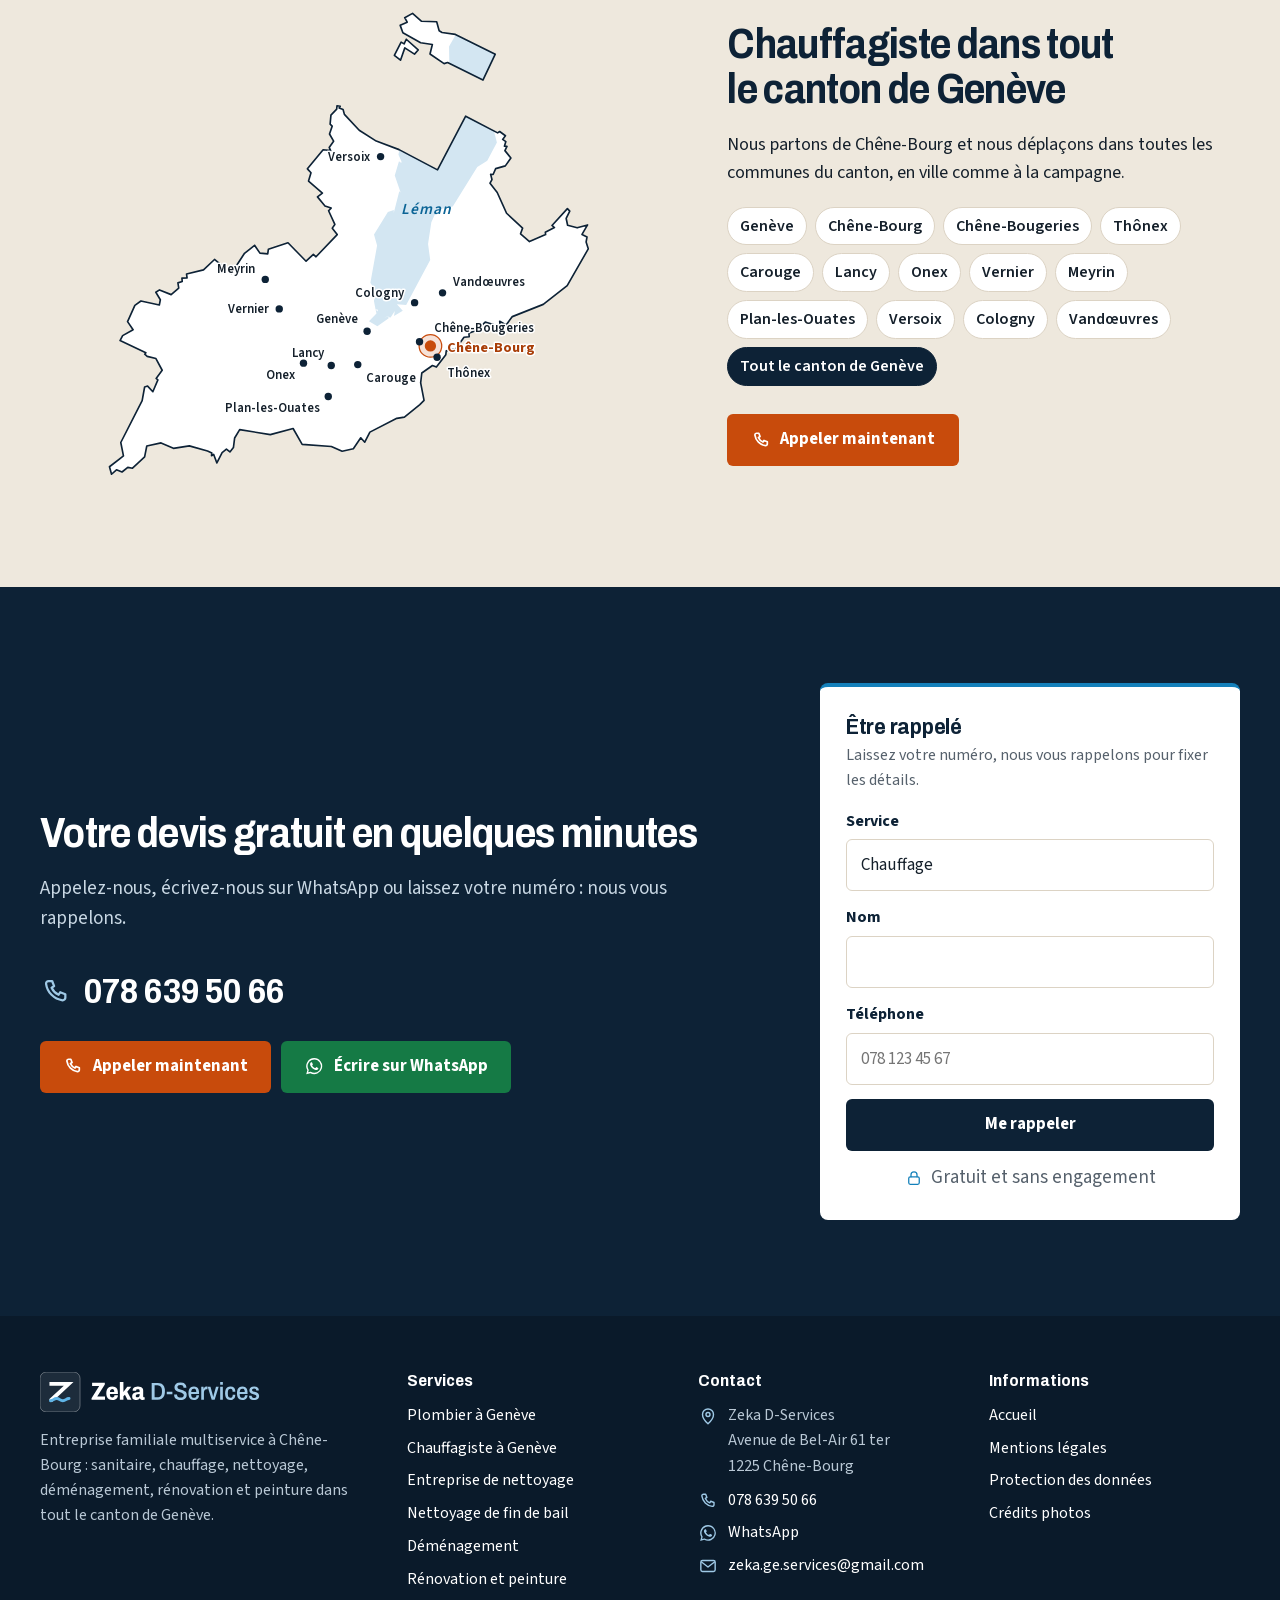
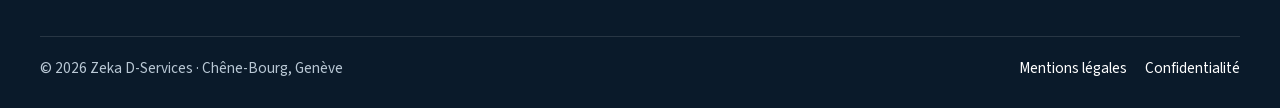
==== commit a1388504: "Fix tiny phone icon in the round mobile header button Co-Authored-By: Claude Opus 5.5 <noreply@anthr" ====
--- a/chauffagiste-geneve/index.html
+++ b/chauffagiste-geneve/index.html
@@ -24,9 +24,9 @@
 <link rel="manifest" href="../site.webmanifest">
 <link rel="preload" href="../fonts/archivo-latin.woff2" as="font" type="font/woff2" crossorigin>
 <link rel="preload" href="../fonts/source-sans-3-latin.woff2" as="font" type="font/woff2" crossorigin>
-<link rel="preload" as="image" type="image/avif" media="(min-width: 960px)" imagesrcset="../img/stock/chaudiere-technicien-480.avif 480w, ../img/stock/chaudiere-technicien-800.avif 800w, ../img/stock/chaudiere-technicien-1200.avif 1200w, ../img/stock/chaudiere-technicien-1600.avif 1600w" imagesizes="62vw" fetchpriority="high"><style>@font-face{font-family:"Archivo";src:url(../fonts/archivo-latin.woff2) format("woff2");font-weight:100 900;font-display:swap}@font-face{font-family:"Source Sans 3";src:url(../fonts/source-sans-3-latin.woff2) format("woff2");font-weight:200 900;font-display:swap}@font-face{font-family:"Archivo Fallback";src:local("Arial Bold"),local("Arial-BoldMT"),local("Arial");font-weight:700;size-adjust:87.96%;ascent-override:99.81%;descent-override:23.87%;line-gap-override:0%}@font-face{font-family:"Source Fallback";src:local("Arial"),local("ArialMT");font-weight:400;size-adjust:93.82%;ascent-override:109.15%;descent-override:42.64%;line-gap-override:0%}@font-face{font-family:"Source Fallback";src:local("Arial Bold"),local("Arial-BoldMT");font-weight:600 700;size-adjust:91%;ascent-override:112.5%;descent-override:44%;line-gap-override:0%}:root{--navy:#0D2236;--navy-2:#14304C;--navy-3:#0A1A2A;--blue:#1480BA;--blue-ink:#0B6496;--sky:#9FC9E6;--sky-2:#E6F1F8;--orange:#C84B0C;--orange-h:#A93E08;--wa:#157A45;--wa-h:#0F6036;--paper:#F7F4EE;--paper-2:#EEE8DD;--line:#DCD3C4;--line-2:#E8E1D5;--ink:#15202B;--muted:#56616C;--r:6px;--wrap:1200px;--hd:64px;--gut:16px;--ff-h:"Archivo","Archivo Fallback",Arial,sans-serif;--ff-b:"Source Sans 3","Source Fallback",Arial,sans-serif}@media (min-width:600px){:root{--gut:24px}}@media (min-width:960px){:root{--hd:76px;--gut:32px}}*,*::before,*::after{box-sizing:border-box}html{-webkit-text-size-adjust:100%;scroll-padding-top:calc(var(--hd) + 16px)}body{margin:0;font:400 1.125rem/1.55 var(--ff-b);color:var(--ink);background:var(--paper);overflow-x:hidden;-webkit-font-smoothing:antialiased;text-rendering:optimizeLegibility}img,svg,video{display:block;max-width:100%}img{height:auto}a{color:var(--blue-ink);text-underline-offset:.18em}button,input,select,textarea{font:inherit;color:inherit}h1,h2,h3,h4{font-family:var(--ff-h);font-weight:700;line-height:1.08;letter-spacing:-.012em;margin:0 0 .45em;color:var(--navy);text-wrap:balance}h1{font-size:clamp(2.05rem,1.35rem + 3.1vw,3.55rem);letter-spacing:-.02em}h2{font-size:clamp(1.7rem,1.25rem + 1.9vw,2.6rem);letter-spacing:-.016em}h3{font-size:clamp(1.22rem,1.1rem + .5vw,1.45rem)}p{margin:0 0 1em}ul,ol{margin:0;padding:0}.wrap{width:100%;max-width:calc(var(--wrap) + 2 * var(--gut));margin:0 auto;padding:0 var(--gut)}.sr{position:absolute!important;width:1px;height:1px;margin:-1px;overflow:hidden;clip:rect(0 0 0 0);white-space:nowrap;border:0}.skip{position:absolute;left:8px;top:-60px;z-index:100;background:var(--navy);color:#fff;padding:10px 16px;border-radius:var(--r)}.skip:focus{top:8px}:focus-visible{outline:3px solid var(--blue);outline-offset:3px}.ic{width:1.25em;height:1.25em;flex:none;fill:none;stroke:currentColor;stroke-width:1.7;stroke-linecap:round;stroke-linejoin:round}.btn{display:inline-flex;align-items:center;justify-content:center;gap:.55em;min-height:52px;padding:.7em 1.25em;border:2px solid transparent;border-radius:var(--r);font:700 1.0625rem/1.15 var(--ff-b);text-decoration:none;text-align:center;cursor:pointer;transition:background-color .15s,border-color .15s,color .15s}.btn .ic{width:1.2em;height:1.2em;stroke-width:2}.btn-call{background:var(--orange);color:#fff}.btn-call:hover{background:var(--orange-h)}.btn-quote{background:var(--navy);color:#fff}.btn-quote:hover{background:var(--navy-2)}.btn-wa{background:var(--wa);color:#fff}.btn-wa:hover{background:var(--wa-h)}.btn-line{background:transparent;color:var(--navy);border-color:var(--navy)}.btn-line:hover{background:var(--navy);color:#fff}.btn-light{background:#fff;color:var(--navy)}.btn-light:hover{background:var(--sky-2)}.btn-block{width:100%}.btn-lg{min-height:56px;font-size:1.125rem}.hd{position:sticky;top:0;z-index:60;background:#fff;border-bottom:1px solid var(--line-2)}.hd-in{display:flex;align-items:center;gap:12px;height:var(--hd)}.hd-logo{display:block;margin-right:auto;flex:none}.hd-logo img{width:auto;height:34px}.hd-nav{display:none}.hd-cta{display:flex;align-items:center;gap:8px}.hd .btn{min-height:44px;padding:.5em .95em;font-size:1rem}.hd-phone{width:46px;height:46px;min-height:46px;padding:0;border-radius:50%}.hd-phone .ic{width:22px;height:22px}.hd-phone span,.hd-quote .l-long{display:none}@media (min-width:380px){.hd-logo img{height:38px}}@media (min-width:760px){.hd-phone{width:auto;height:auto;border-radius:var(--r);padding:.5em 1.05em}.hd-phone span,.hd-quote .l-long{display:inline}.hd-quote .l-short{display:none}}@media (min-width:960px){.hd-logo img{height:42px}.hd .btn{min-height:50px;font-size:1.0625rem}.hd-phone .num{font-size:1.125rem;letter-spacing:.01em}}@media (min-width:1180px){.hd-nav{display:flex;gap:2px;margin-right:12px}.hd-nav a{padding:10px 11px;color:var(--ink);text-decoration:none;font-weight:600;font-size:1rem;border-radius:var(--r)}.hd-nav a:hover{background:var(--paper)}}.hero{position:relative;background:var(--navy);color:#fff;overflow:hidden;isolation:isolate}.hero-media{display:none}.hero-in{position:relative;display:grid;gap:0;padding-top:30px}.hero h1{color:#fff;margin-bottom:.4em}.hero-sub{font-size:1.1875rem;line-height:1.5;color:#D5E2EC;max-width:34em;margin-bottom:1.35em}.hero-ctas{display:grid;gap:10px;margin-bottom:22px}.hero-ctas .btn-quote{background:#fff;color:var(--navy)}.hero-ctas .btn-quote:hover{background:var(--sky-2)}.trust3{list-style:none;display:grid;gap:10px;margin:0 0 26px}.trust3 li{white-space:nowrap}.trust3 li{display:flex;align-items:center;gap:12px;font-weight:600;font-size:1.0625rem;color:#fff}.trust3 .ic{width:28px;height:28px;color:var(--sky);stroke-width:1.5}.hero-form{margin:0 calc(-1 * var(--gut));padding:28px var(--gut) 36px;background:var(--paper);color:var(--ink)}@media (min-width:600px){.hero-ctas{grid-template-columns:auto auto;justify-content:start}.trust3{display:flex;flex-wrap:wrap;gap:12px 28px}}@media (min-width:960px){.hero-media{display:block;position:absolute;inset:0 0 0 auto;width:62%;z-index:-1}.hero-media picture,.hero-media img,.hero-media video{position:absolute;inset:0;width:100%;height:100%;object-fit:cover}.hero-media video{opacity:0;transition:opacity .6s}.hero-media video.on{opacity:1}.hero-media::after{content:"";position:absolute;inset:0;background:linear-gradient(90deg,var(--navy) 0%,rgba(13,34,54,.9) 22%,rgba(13,34,54,.45) 60%,rgba(13,34,54,.55) 100%)}.hero-in{grid-template-columns:minmax(0,1fr) 440px;gap:56px;align-items:center;padding-top:64px;padding-bottom:72px;min-height:min(720px,calc(100vh - var(--hd)))}.hero-copy{max-width:620px}.hero-form{margin:0;padding:0;background:none}}@media (min-width:1280px){.hero-in{grid-template-columns:minmax(0,1fr) 460px;gap:80px}}@media (min-width:960px) and (max-width:1199px){.hero-ctas{grid-template-columns:1fr;max-width:400px}}.hero-ctas .btn{white-space:nowrap}.pb{margin:0 0 26px}.pb-q{font-family:var(--ff-h);font-weight:700;font-size:1.125rem;margin:0 0 10px;color:#fff}.pb-list{display:flex;flex-wrap:wrap;gap:8px}.pb-chip{min-height:44px;padding:8px 14px;border:1.5px solid rgba(159,201,230,.55);border-radius:999px;background:rgba(255,255,255,.04);color:#fff;font-weight:600;font-size:1rem;cursor:pointer;display:inline-flex;align-items:center;gap:8px}.pb-chip:hover,.pb-chip[aria-pressed="true"]{background:#fff;color:var(--navy);border-color:#fff}.pb-chip .ic{width:18px;height:18px;color:var(--sky)}.pb-chip:hover .ic,.pb-chip[aria-pressed="true"] .ic{color:var(--blue)}.pb-panel{margin-top:12px;padding:16px;border-radius:var(--r);background:var(--navy-2);border:1px solid rgba(159,201,230,.3)}.pb-panel p{margin:0 0 12px;color:#E4EDF4}.pb-panel .btns{display:flex;flex-wrap:wrap;gap:8px}.pb-panel .btn{min-height:48px}.qf{background:#fff;color:var(--ink);border-radius:8px;box-shadow:0 1px 2px rgba(13,34,54,.06),0 12px 40px -12px rgba(13,34,54,.28);padding:22px 18px 20px;border-top:4px solid var(--blue)}.qf-head{display:flex;flex-wrap:wrap;align-items:baseline;justify-content:space-between;gap:4px 12px;margin-bottom:6px}.qf-title{font-family:var(--ff-h);font-weight:700;font-size:1.4rem;color:var(--navy);margin:0}.qf-steplabel{margin:0;font-size:.95rem;color:var(--muted)}.qf-bar{height:4px;background:var(--line-2);border-radius:4px;margin:8px 0 18px;overflow:hidden}.qf-bar span{display:block;height:100%;width:50%;background:var(--blue);border-radius:4px;transition:width .25s}.qf[data-step="2"] .qf-bar span{width:100%}.qf fieldset{border:0;margin:0;padding:0;min-width:0}.qf legend{font-weight:700;font-size:1.0625rem;margin:0 0 10px;padding:0;color:var(--navy)}.qf-sub{font-weight:700;font-size:1rem;margin:16px 0 8px;color:var(--navy)}.chips{display:grid;grid-template-columns:repeat(2,minmax(0,1fr));gap:8px}.chips--rooms{grid-template-columns:repeat(4,minmax(0,1fr))}.chips--yn{grid-template-columns:repeat(2,minmax(0,1fr))}.chip{position:relative;display:block}.chip input{position:absolute;opacity:0;inset:0;width:100%;height:100%;margin:0;cursor:pointer}.chip span{display:flex;align-items:center;justify-content:center;min-height:48px;padding:8px 10px;border:1.5px solid var(--line);border-radius:var(--r);background:#fff;font-weight:600;font-size:1rem;line-height:1.15;text-align:center;transition:border-color .12s,background-color .12s}.chip input:hover+span{border-color:var(--blue)}.chip input:checked+span{border-color:var(--navy);background:var(--navy);color:#fff}.chip input:focus-visible+span{outline:3px solid var(--blue);outline-offset:2px}.field{margin:0 0 14px}.field label{display:block;font-weight:700;font-size:1rem;margin:0 0 6px;color:var(--navy)}.field .opt{font-weight:400;color:var(--muted)}.field input,.field textarea,.field select{display:block;width:100%;min-height:52px;padding:12px 14px;border:1.5px solid var(--line);border-radius:var(--r);background:#fff;font-size:1.0625rem;line-height:1.3;appearance:none}.field textarea{min-height:96px;resize:vertical}.field input:focus,.field textarea:focus,.field select:focus{outline:none;border-color:var(--blue);box-shadow:0 0 0 3px rgba(20,128,186,.22)}.field [aria-invalid="true"]{border-color:#B42318}.err{display:block;margin-top:6px;font-size:.95rem;font-weight:600;color:#B42318}.err:empty{display:none}.qf-photo{display:flex;gap:10px;align-items:flex-start;margin:4px 0 16px;padding:12px 14px;border-radius:var(--r);background:#EDF6F0;font-size:1rem;line-height:1.4}.qf-photo .ic{color:var(--wa);width:22px;height:22px;margin-top:1px}.qf-photo a{color:var(--wa-h);font-weight:700}.qf-actions{display:flex;gap:10px;align-items:stretch}.qf-actions .btn-quote{flex:1}.qf-back{min-height:52px;padding:0 14px;border:1.5px solid var(--line);border-radius:var(--r);background:#fff;font-weight:600;cursor:pointer}.qf-back:hover{border-color:var(--navy)}.qf-reassure{display:flex;align-items:center;justify-content:center;gap:8px;margin:12px 0 0;font-size:.95rem;color:var(--muted);text-align:center}.qf-reassure .ic{width:18px;height:18px;color:var(--blue)}.qf-status{margin:10px 0 0;font-weight:600}.qf-status:empty{display:none}.qf-status.is-err{color:#B42318}.hp{position:absolute!important;left:-9999px;width:1px;height:1px;overflow:hidden}.qf [hidden]{display:none!important}@media (min-width:600px){.chips{grid-template-columns:repeat(3,minmax(0,1fr))}}@media (min-width:960px){.qf{padding:26px 26px 22px}.chips{grid-template-columns:repeat(2,minmax(0,1fr))}}@media (min-width:1280px){.chips{grid-template-columns:repeat(3,minmax(0,1fr))}.chips .chip--wide{grid-column:span 1}}.nw{white-space:nowrap}</style>
-<link rel="stylesheet" href="../css/site.css?v=2" media="print" onload="this.media='all'">
-<noscript><link rel="stylesheet" href="../css/site.css?v=2"></noscript>
+<link rel="preload" as="image" type="image/avif" media="(min-width: 960px)" imagesrcset="../img/stock/chaudiere-technicien-480.avif 480w, ../img/stock/chaudiere-technicien-800.avif 800w, ../img/stock/chaudiere-technicien-1200.avif 1200w, ../img/stock/chaudiere-technicien-1600.avif 1600w" imagesizes="62vw" fetchpriority="high"><style>@font-face{font-family:"Archivo";src:url(../fonts/archivo-latin.woff2) format("woff2");font-weight:100 900;font-display:swap}@font-face{font-family:"Source Sans 3";src:url(../fonts/source-sans-3-latin.woff2) format("woff2");font-weight:200 900;font-display:swap}@font-face{font-family:"Archivo Fallback";src:local("Arial Bold"),local("Arial-BoldMT"),local("Arial");font-weight:700;size-adjust:87.96%;ascent-override:99.81%;descent-override:23.87%;line-gap-override:0%}@font-face{font-family:"Source Fallback";src:local("Arial"),local("ArialMT");font-weight:400;size-adjust:93.82%;ascent-override:109.15%;descent-override:42.64%;line-gap-override:0%}@font-face{font-family:"Source Fallback";src:local("Arial Bold"),local("Arial-BoldMT");font-weight:600 700;size-adjust:91%;ascent-override:112.5%;descent-override:44%;line-gap-override:0%}:root{--navy:#0D2236;--navy-2:#14304C;--navy-3:#0A1A2A;--blue:#1480BA;--blue-ink:#0B6496;--sky:#9FC9E6;--sky-2:#E6F1F8;--orange:#C84B0C;--orange-h:#A93E08;--wa:#157A45;--wa-h:#0F6036;--paper:#F7F4EE;--paper-2:#EEE8DD;--line:#DCD3C4;--line-2:#E8E1D5;--ink:#15202B;--muted:#56616C;--r:6px;--wrap:1200px;--hd:64px;--gut:16px;--ff-h:"Archivo","Archivo Fallback",Arial,sans-serif;--ff-b:"Source Sans 3","Source Fallback",Arial,sans-serif}@media (min-width:600px){:root{--gut:24px}}@media (min-width:960px){:root{--hd:76px;--gut:32px}}*,*::before,*::after{box-sizing:border-box}html{-webkit-text-size-adjust:100%;scroll-padding-top:calc(var(--hd) + 16px)}body{margin:0;font:400 1.125rem/1.55 var(--ff-b);color:var(--ink);background:var(--paper);overflow-x:hidden;-webkit-font-smoothing:antialiased;text-rendering:optimizeLegibility}img,svg,video{display:block;max-width:100%}img{height:auto}a{color:var(--blue-ink);text-underline-offset:.18em}button,input,select,textarea{font:inherit;color:inherit}h1,h2,h3,h4{font-family:var(--ff-h);font-weight:700;line-height:1.08;letter-spacing:-.012em;margin:0 0 .45em;color:var(--navy);text-wrap:balance}h1{font-size:clamp(2.05rem,1.35rem + 3.1vw,3.55rem);letter-spacing:-.02em}h2{font-size:clamp(1.7rem,1.25rem + 1.9vw,2.6rem);letter-spacing:-.016em}h3{font-size:clamp(1.22rem,1.1rem + .5vw,1.45rem)}p{margin:0 0 1em}ul,ol{margin:0;padding:0}.wrap{width:100%;max-width:calc(var(--wrap) + 2 * var(--gut));margin:0 auto;padding:0 var(--gut)}.sr{position:absolute!important;width:1px;height:1px;margin:-1px;overflow:hidden;clip:rect(0 0 0 0);white-space:nowrap;border:0}.skip{position:absolute;left:8px;top:-60px;z-index:100;background:var(--navy);color:#fff;padding:10px 16px;border-radius:var(--r)}.skip:focus{top:8px}:focus-visible{outline:3px solid var(--blue);outline-offset:3px}.ic{width:1.25em;height:1.25em;flex:none;fill:none;stroke:currentColor;stroke-width:1.7;stroke-linecap:round;stroke-linejoin:round}.btn{display:inline-flex;align-items:center;justify-content:center;gap:.55em;min-height:52px;padding:.7em 1.25em;border:2px solid transparent;border-radius:var(--r);font:700 1.0625rem/1.15 var(--ff-b);text-decoration:none;text-align:center;cursor:pointer;transition:background-color .15s,border-color .15s,color .15s}.btn .ic{width:1.2em;height:1.2em;stroke-width:2}.btn-call{background:var(--orange);color:#fff}.btn-call:hover{background:var(--orange-h)}.btn-quote{background:var(--navy);color:#fff}.btn-quote:hover{background:var(--navy-2)}.btn-wa{background:var(--wa);color:#fff}.btn-wa:hover{background:var(--wa-h)}.btn-line{background:transparent;color:var(--navy);border-color:var(--navy)}.btn-line:hover{background:var(--navy);color:#fff}.btn-light{background:#fff;color:var(--navy)}.btn-light:hover{background:var(--sky-2)}.btn-block{width:100%}.btn-lg{min-height:56px;font-size:1.125rem}.hd{position:sticky;top:0;z-index:60;background:#fff;border-bottom:1px solid var(--line-2)}.hd-in{display:flex;align-items:center;gap:12px;height:var(--hd)}.hd-logo{display:block;margin-right:auto;flex:none}.hd-logo img{width:auto;height:34px}.hd-nav{display:none}.hd-cta{display:flex;align-items:center;gap:8px}.hd .btn{min-height:44px;padding:.5em .95em;font-size:1rem}.hd .hd-phone{width:46px;height:46px;min-height:46px;padding:0;border-radius:50%}.hd-phone .ic{width:22px;height:22px}.hd-phone span,.hd-quote .l-long{display:none}@media (min-width:380px){.hd-logo img{height:38px}}@media (min-width:760px){.hd .hd-phone{width:auto;height:auto;border-radius:var(--r);padding:.5em 1.05em}.hd-phone span,.hd-quote .l-long{display:inline}.hd-quote .l-short{display:none}}@media (min-width:960px){.hd-logo img{height:42px}.hd .btn{min-height:50px;font-size:1.0625rem}.hd-phone .num{font-size:1.125rem;letter-spacing:.01em}}@media (min-width:1180px){.hd-nav{display:flex;gap:2px;margin-right:12px}.hd-nav a{padding:10px 11px;color:var(--ink);text-decoration:none;font-weight:600;font-size:1rem;border-radius:var(--r)}.hd-nav a:hover{background:var(--paper)}}.hero{position:relative;background:var(--navy);color:#fff;overflow:hidden;isolation:isolate}.hero-media{display:none}.hero-in{position:relative;display:grid;gap:0;padding-top:30px}.hero h1{color:#fff;margin-bottom:.4em}.hero-sub{font-size:1.1875rem;line-height:1.5;color:#D5E2EC;max-width:34em;margin-bottom:1.35em}.hero-ctas{display:grid;gap:10px;margin-bottom:22px}.hero-ctas .btn-quote{background:#fff;color:var(--navy)}.hero-ctas .btn-quote:hover{background:var(--sky-2)}.trust3{list-style:none;display:grid;gap:10px;margin:0 0 26px}.trust3 li{white-space:nowrap}.trust3 li{display:flex;align-items:center;gap:12px;font-weight:600;font-size:1.0625rem;color:#fff}.trust3 .ic{width:28px;height:28px;color:var(--sky);stroke-width:1.5}.hero-form{margin:0 calc(-1 * var(--gut));padding:28px var(--gut) 36px;background:var(--paper);color:var(--ink)}@media (min-width:600px){.hero-ctas{grid-template-columns:auto auto;justify-content:start}.trust3{display:flex;flex-wrap:wrap;gap:12px 28px}}@media (min-width:960px){.hero-media{display:block;position:absolute;inset:0 0 0 auto;width:62%;z-index:-1}.hero-media picture,.hero-media img,.hero-media video{position:absolute;inset:0;width:100%;height:100%;object-fit:cover}.hero-media video{opacity:0;transition:opacity .6s}.hero-media video.on{opacity:1}.hero-media::after{content:"";position:absolute;inset:0;background:linear-gradient(90deg,var(--navy) 0%,rgba(13,34,54,.9) 22%,rgba(13,34,54,.45) 60%,rgba(13,34,54,.55) 100%)}.hero-in{grid-template-columns:minmax(0,1fr) 440px;gap:56px;align-items:center;padding-top:64px;padding-bottom:72px;min-height:min(720px,calc(100vh - var(--hd)))}.hero-copy{max-width:620px}.hero-form{margin:0;padding:0;background:none}}@media (min-width:1280px){.hero-in{grid-template-columns:minmax(0,1fr) 460px;gap:80px}}@media (min-width:960px) and (max-width:1199px){.hero-ctas{grid-template-columns:1fr;max-width:400px}}.hero-ctas .btn{white-space:nowrap}.pb{margin:0 0 26px}.pb-q{font-family:var(--ff-h);font-weight:700;font-size:1.125rem;margin:0 0 10px;color:#fff}.pb-list{display:flex;flex-wrap:wrap;gap:8px}.pb-chip{min-height:44px;padding:8px 14px;border:1.5px solid rgba(159,201,230,.55);border-radius:999px;background:rgba(255,255,255,.04);color:#fff;font-weight:600;font-size:1rem;cursor:pointer;display:inline-flex;align-items:center;gap:8px}.pb-chip:hover,.pb-chip[aria-pressed="true"]{background:#fff;color:var(--navy);border-color:#fff}.pb-chip .ic{width:18px;height:18px;color:var(--sky)}.pb-chip:hover .ic,.pb-chip[aria-pressed="true"] .ic{color:var(--blue)}.pb-panel{margin-top:12px;padding:16px;border-radius:var(--r);background:var(--navy-2);border:1px solid rgba(159,201,230,.3)}.pb-panel p{margin:0 0 12px;color:#E4EDF4}.pb-panel .btns{display:flex;flex-wrap:wrap;gap:8px}.pb-panel .btn{min-height:48px}.qf{background:#fff;color:var(--ink);border-radius:8px;box-shadow:0 1px 2px rgba(13,34,54,.06),0 12px 40px -12px rgba(13,34,54,.28);padding:22px 18px 20px;border-top:4px solid var(--blue)}.qf-head{display:flex;flex-wrap:wrap;align-items:baseline;justify-content:space-between;gap:4px 12px;margin-bottom:6px}.qf-title{font-family:var(--ff-h);font-weight:700;font-size:1.4rem;color:var(--navy);margin:0}.qf-steplabel{margin:0;font-size:.95rem;color:var(--muted)}.qf-bar{height:4px;background:var(--line-2);border-radius:4px;margin:8px 0 18px;overflow:hidden}.qf-bar span{display:block;height:100%;width:50%;background:var(--blue);border-radius:4px;transition:width .25s}.qf[data-step="2"] .qf-bar span{width:100%}.qf fieldset{border:0;margin:0;padding:0;min-width:0}.qf legend{font-weight:700;font-size:1.0625rem;margin:0 0 10px;padding:0;color:var(--navy)}.qf-sub{font-weight:700;font-size:1rem;margin:16px 0 8px;color:var(--navy)}.chips{display:grid;grid-template-columns:repeat(2,minmax(0,1fr));gap:8px}.chips--rooms{grid-template-columns:repeat(4,minmax(0,1fr))}.chips--yn{grid-template-columns:repeat(2,minmax(0,1fr))}.chip{position:relative;display:block}.chip input{position:absolute;opacity:0;inset:0;width:100%;height:100%;margin:0;cursor:pointer}.chip span{display:flex;align-items:center;justify-content:center;min-height:48px;padding:8px 10px;border:1.5px solid var(--line);border-radius:var(--r);background:#fff;font-weight:600;font-size:1rem;line-height:1.15;text-align:center;transition:border-color .12s,background-color .12s}.chip input:hover+span{border-color:var(--blue)}.chip input:checked+span{border-color:var(--navy);background:var(--navy);color:#fff}.chip input:focus-visible+span{outline:3px solid var(--blue);outline-offset:2px}.field{margin:0 0 14px}.field label{display:block;font-weight:700;font-size:1rem;margin:0 0 6px;color:var(--navy)}.field .opt{font-weight:400;color:var(--muted)}.field input,.field textarea,.field select{display:block;width:100%;min-height:52px;padding:12px 14px;border:1.5px solid var(--line);border-radius:var(--r);background:#fff;font-size:1.0625rem;line-height:1.3;appearance:none}.field textarea{min-height:96px;resize:vertical}.field input:focus,.field textarea:focus,.field select:focus{outline:none;border-color:var(--blue);box-shadow:0 0 0 3px rgba(20,128,186,.22)}.field [aria-invalid="true"]{border-color:#B42318}.err{display:block;margin-top:6px;font-size:.95rem;font-weight:600;color:#B42318}.err:empty{display:none}.qf-photo{display:flex;gap:10px;align-items:flex-start;margin:4px 0 16px;padding:12px 14px;border-radius:var(--r);background:#EDF6F0;font-size:1rem;line-height:1.4}.qf-photo .ic{color:var(--wa);width:22px;height:22px;margin-top:1px}.qf-photo a{color:var(--wa-h);font-weight:700}.qf-actions{display:flex;gap:10px;align-items:stretch}.qf-actions .btn-quote{flex:1}.qf-back{min-height:52px;padding:0 14px;border:1.5px solid var(--line);border-radius:var(--r);background:#fff;font-weight:600;cursor:pointer}.qf-back:hover{border-color:var(--navy)}.qf-reassure{display:flex;align-items:center;justify-content:center;gap:8px;margin:12px 0 0;font-size:.95rem;color:var(--muted);text-align:center}.qf-reassure .ic{width:18px;height:18px;color:var(--blue)}.qf-status{margin:10px 0 0;font-weight:600}.qf-status:empty{display:none}.qf-status.is-err{color:#B42318}.hp{position:absolute!important;left:-9999px;width:1px;height:1px;overflow:hidden}.qf [hidden]{display:none!important}@media (min-width:600px){.chips{grid-template-columns:repeat(3,minmax(0,1fr))}}@media (min-width:960px){.qf{padding:26px 26px 22px}.chips{grid-template-columns:repeat(2,minmax(0,1fr))}}@media (min-width:1280px){.chips{grid-template-columns:repeat(3,minmax(0,1fr))}.chips .chip--wide{grid-column:span 1}}.nw{white-space:nowrap}</style>
+<link rel="stylesheet" href="../css/site.css?v=3" media="print" onload="this.media='all'">
+<noscript><link rel="stylesheet" href="../css/site.css?v=3"></noscript>
 <script type="application/ld+json">{"@context":"https://schema.org","@graph":[{"@type":["HVACBusiness","HomeAndConstructionBusiness"],"@id":"https://welcometothenextlevel.github.io/zekadservices/#entreprise","name":"Zeka D-Services","description":"Entreprise familiale multiservice à Chêne-Bourg (Genève) : sanitaire, chauffage, nettoyage, fin de bail, déménagement, rénovation et peinture.","url":"https://welcometothenextlevel.github.io/zekadservices/","logo":"https://welcometothenextlevel.github.io/zekadservices/img/brand/logo.png","image":"https://welcometothenextlevel.github.io/zekadservices/img/og-share.jpg","telephone":"+41 78 639 50 66","currenciesAccepted":"CHF","address":{"@type":"PostalAddress","streetAddress":"Avenue de Bel-Air 61 ter","postalCode":"1225","addressLocality":"Chêne-Bourg","addressRegion":"GE","addressCountry":"CH"},"geo":{"@type":"GeoCoordinates","latitude":46.20198,"longitude":6.20005},"areaServed":[{"@type":"AdministrativeArea","name":"Canton de Genève"},{"@type":"City","name":"Genève"},{"@type":"City","name":"Chêne-Bourg"},{"@type":"City","name":"Chêne-Bougeries"},{"@type":"City","name":"Thônex"},{"@type":"City","name":"Carouge"},{"@type":"City","name":"Lancy"},{"@type":"City","name":"Onex"},{"@type":"City","name":"Vernier"},{"@type":"City","name":"Meyrin"},{"@type":"City","name":"Plan-les-Ouates"},{"@type":"City","name":"Versoix"},{"@type":"City","name":"Cologny"},{"@type":"City","name":"Vandœuvres"}]},{"@type":"Service","name":"Chauffagiste à Genève : dépannage, réparation et remplacement de chaudière, entretien","serviceType":"Chauffage","url":"https://welcometothenextlevel.github.io/zekadservices/chauffagiste-geneve/","provider":{"@id":"https://welcometothenextlevel.github.io/zekadservices/#entreprise"},"areaServed":{"@type":"AdministrativeArea","name":"Canton de Genève"},"offers":{"@type":"Offer","description":"Devis gratuit et sans engagement","priceCurrency":"CHF"}},{"@type":"BreadcrumbList","itemListElement":[{"@type":"ListItem","position":1,"name":"Accueil","item":"https://welcometothenextlevel.github.io/zekadservices/"},{"@type":"ListItem","position":2,"name":"Chauffagiste à Genève","item":"https://welcometothenextlevel.github.io/zekadservices/chauffagiste-geneve/"}]},{"@type":"FAQPage","mainEntity":[{"@type":"Question","name":"Ma chaudière est en panne : que faire ?","acceptedAnswer":{"@type":"Answer","text":"Notez le code d’erreur affiché, vérifiez le thermostat et le disjoncteur, puis appelez le 078 639 50 66. Avec ces informations, le diagnostic va plus vite."}},{"@type":"Question","name":"Intervenez-vous le soir et le week-end ?","acceptedAnswer":{"@type":"Answer","text":"Appelez-nous : nous vous indiquons nos disponibilités du moment et le prochain créneau possible."}},{"@type":"Question","name":"Faut-il réparer ou remplacer ma chaudière ?","acceptedAnswer":{"@type":"Answer","text":"Cela dépend de son âge, de son état et du coût de la réparation. Nous faisons le diagnostic sur place et vous présentons les deux options dans un devis gratuit."}},{"@type":"Question","name":"Installez-vous des pompes à chaleur ?","acceptedAnswer":{"@type":"Answer","text":"Oui. Nous posons des pompes à chaleur, des chaudières gaz et mazout et des installations solaires thermiques. Nous évaluons d’abord votre logement avant de vous remettre un devis."}},{"@type":"Question","name":"Pourquoi un radiateur reste-t-il froid ?","acceptedAnswer":{"@type":"Answer","text":"Souvent à cause d’air dans le circuit, d’une vanne thermostatique bloquée ou d’une pression trop basse. Nous cherchons la cause et rétablissons la chaleur."}},{"@type":"Question","name":"Je suis locataire : qui appeler ?","acceptedAnswer":{"@type":"Answer","text":"Dans un immeuble, le chauffage est souvent géré par la régie. Prévenez-la d’abord. Nous pouvons intervenir à sa demande ou à la vôtre."}},{"@type":"Question","name":"Dans quelles communes intervenez-vous ?","acceptedAnswer":{"@type":"Answer","text":"Nous intervenons dans tout le canton de Genève, notamment à Genève, Chêne-Bourg, Chêne-Bougeries, Thônex, Carouge, Lancy, Onex, Vernier, Meyrin, Plan-les-Ouates, Versoix, Cologny et Vandœuvres."}},{"@type":"Question","name":"Comment se passe le paiement ?","acceptedAnswer":{"@type":"Answer","text":"Les modalités de paiement sont précisées dans votre devis. Posez-nous la question au moment du devis si vous avez une préférence."}}]}]}</script>
 </head>
 <body data-service="chauffagiste">
@@ -225,6 +225,6 @@
 <a class="m-quote" href="#devis" data-loc="mobile-bar"><svg class="ic" aria-hidden="true"><use href="#i-doc"></use></svg>Devis</a>
 </nav>
 <a class="wa-float" href="https://wa.me/41786395066?text=Bonjour%2C%20j%E2%80%99ai%20un%20probl%C3%A8me%20de%20chauffage.%20Voici%20une%20photo%20de%20ma%20chaudi%C3%A8re%20%3A" target="_blank" rel="noopener" data-service="chauffagiste" data-loc="float"><svg class="ic" aria-hidden="true"><use href="#i-wa"></use></svg>WhatsApp</a>
-<script src="../js/config.js?v=2" defer></script><script src="../js/reviews.js?v=2" defer></script><script src="../js/main.js?v=2" defer></script>
+<script src="../js/config.js?v=3" defer></script><script src="../js/reviews.js?v=3" defer></script><script src="../js/main.js?v=3" defer></script>
 </body>
 </html>
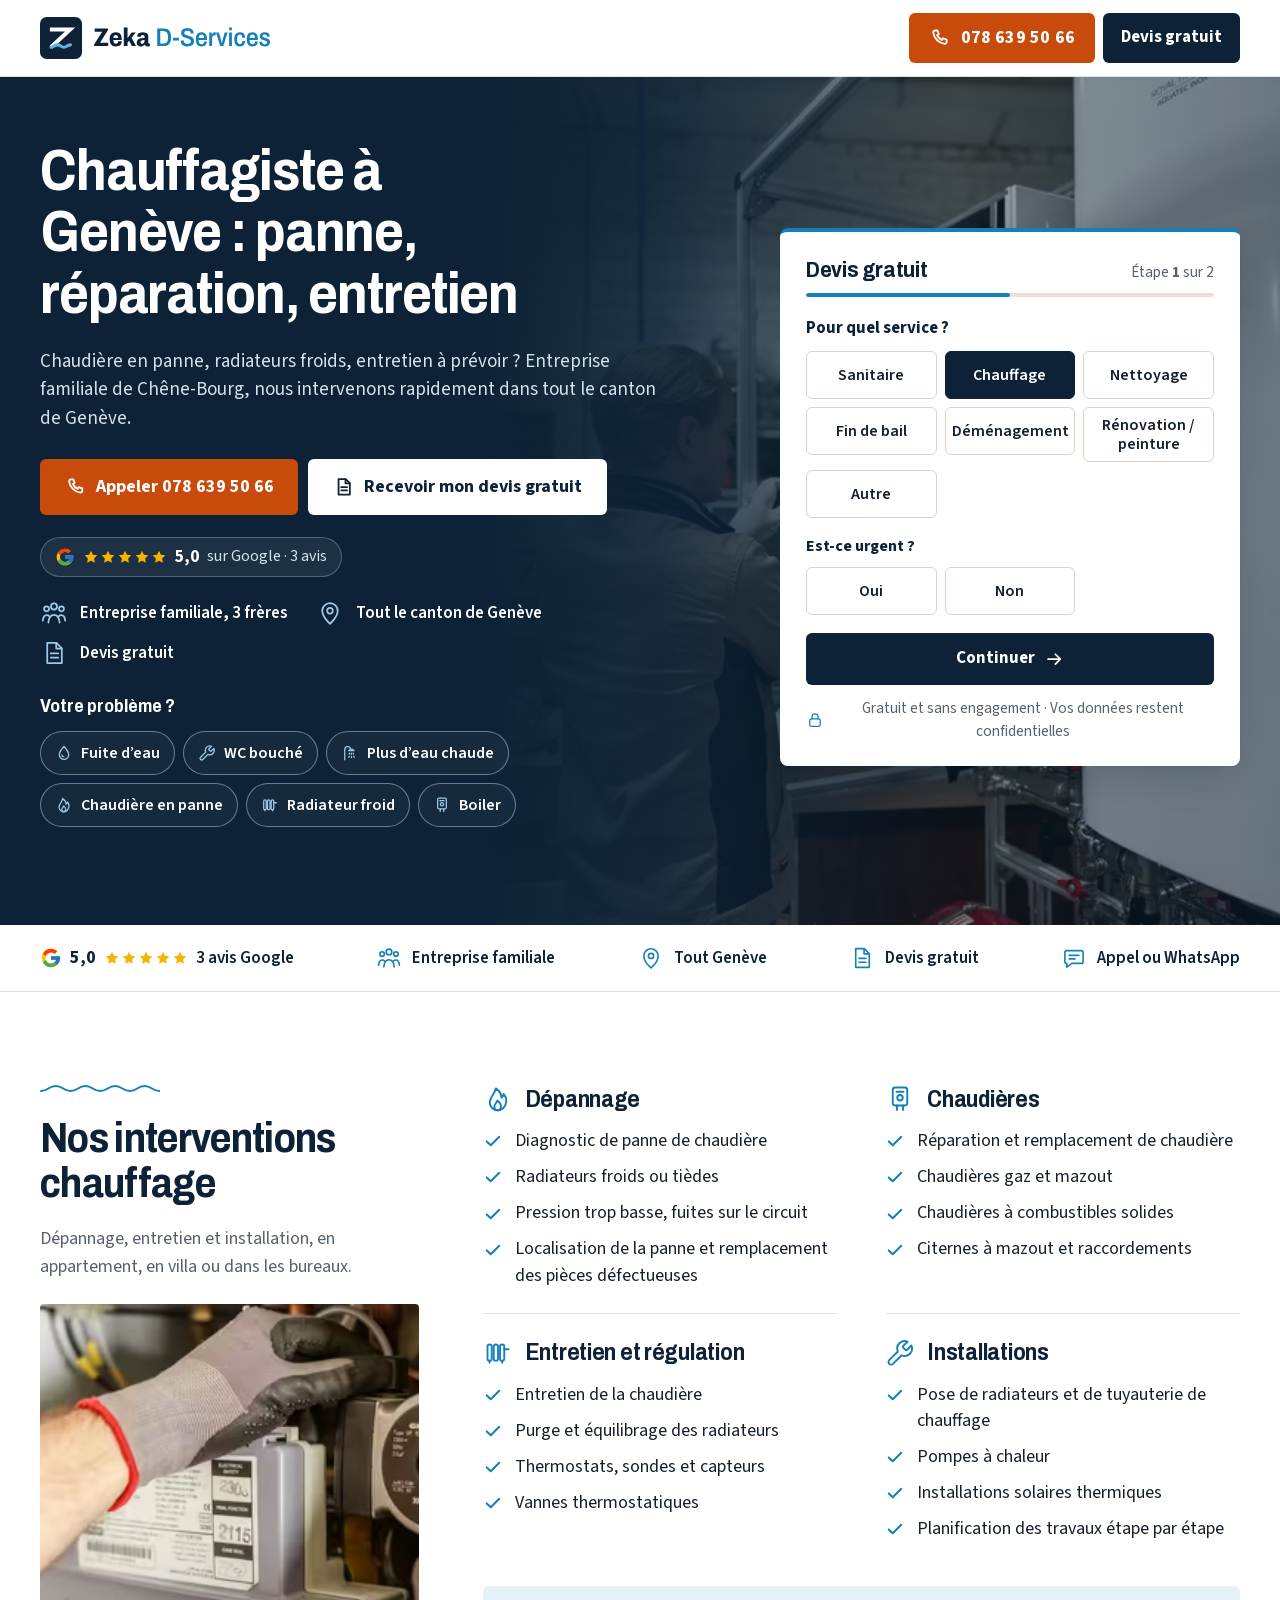
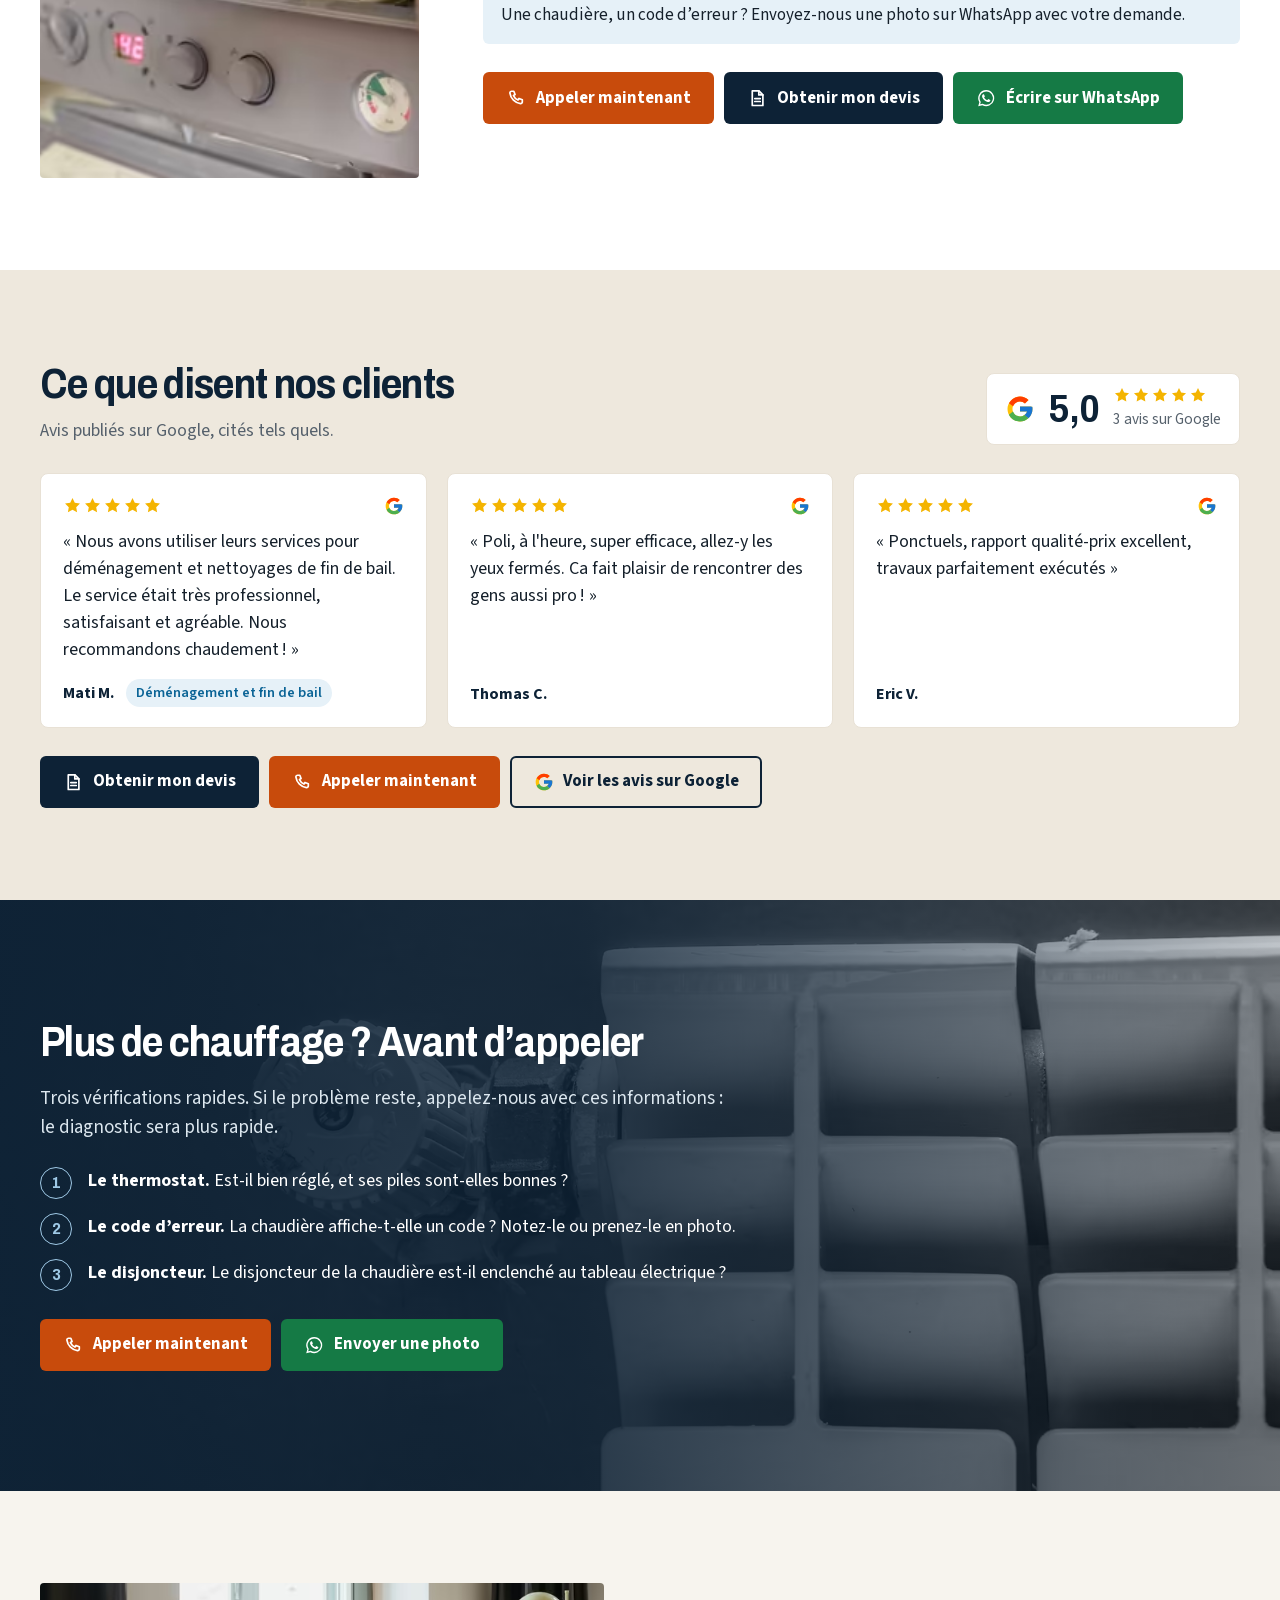
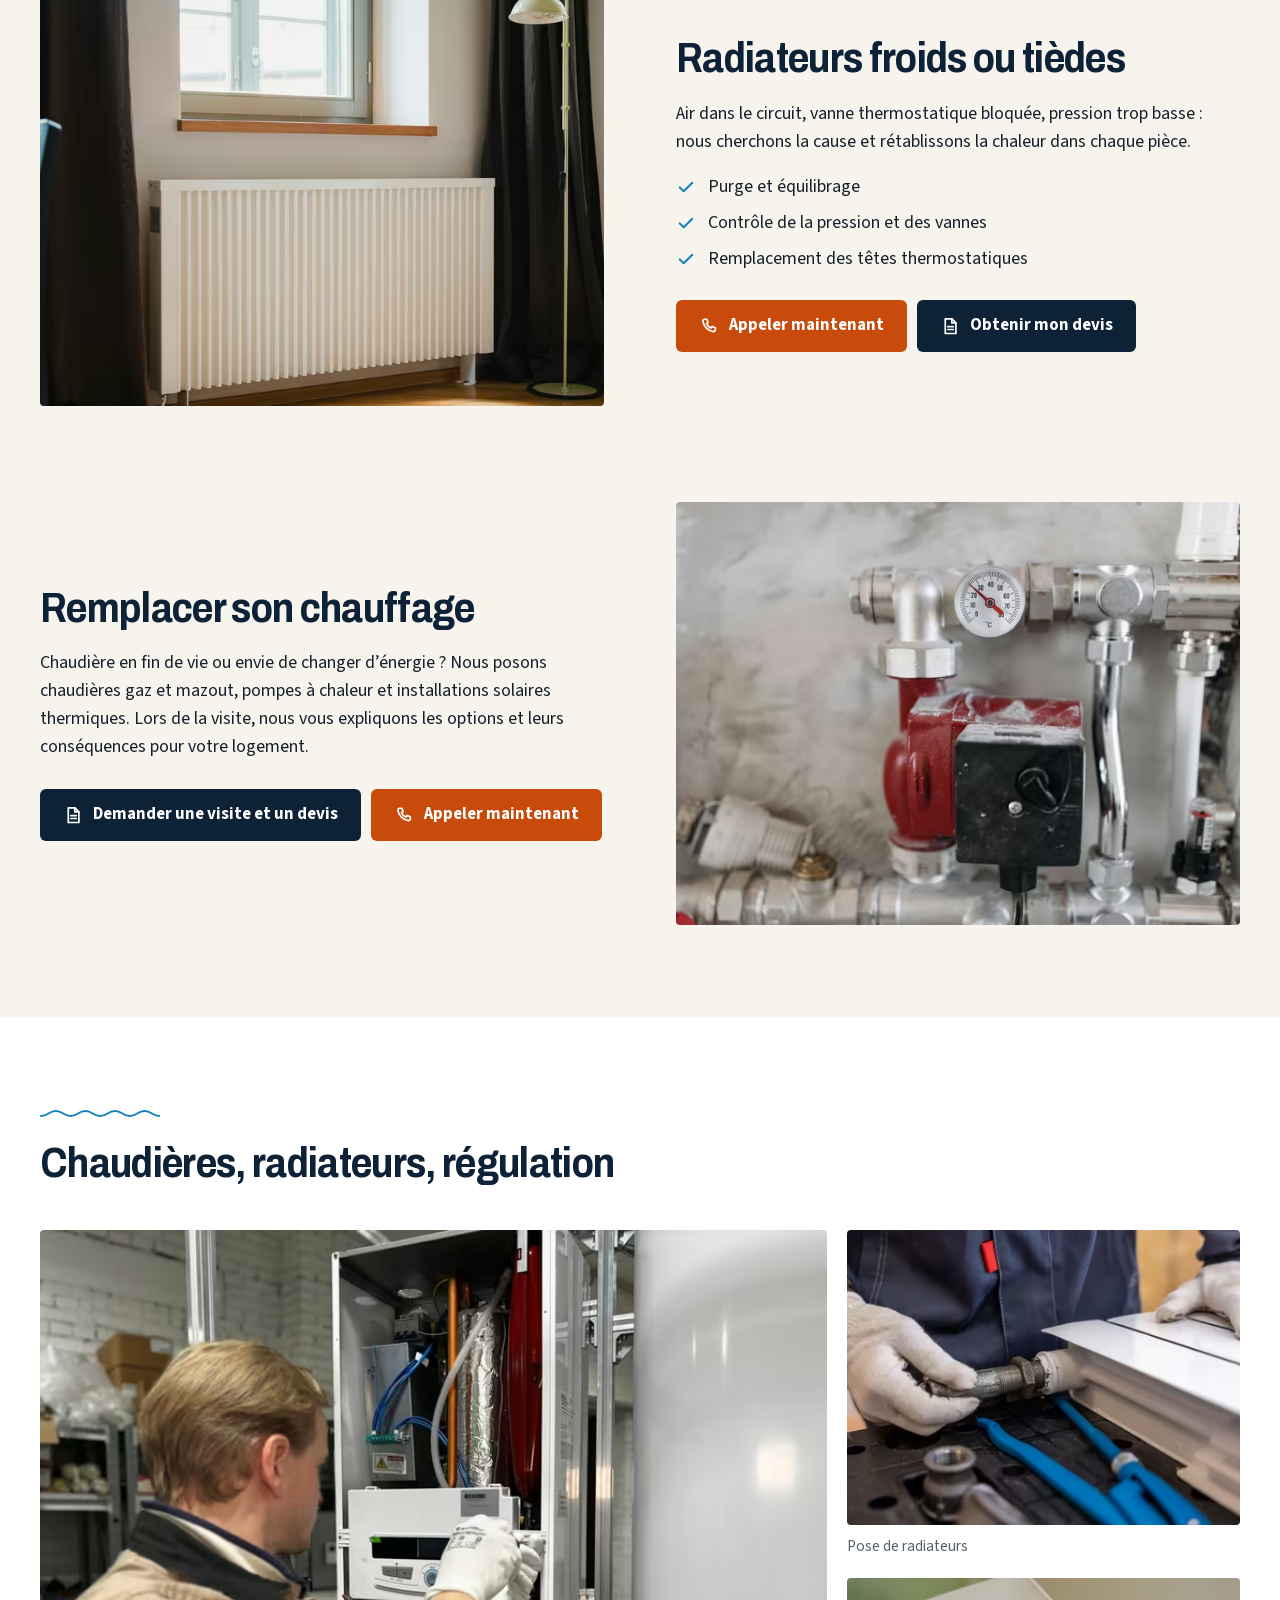
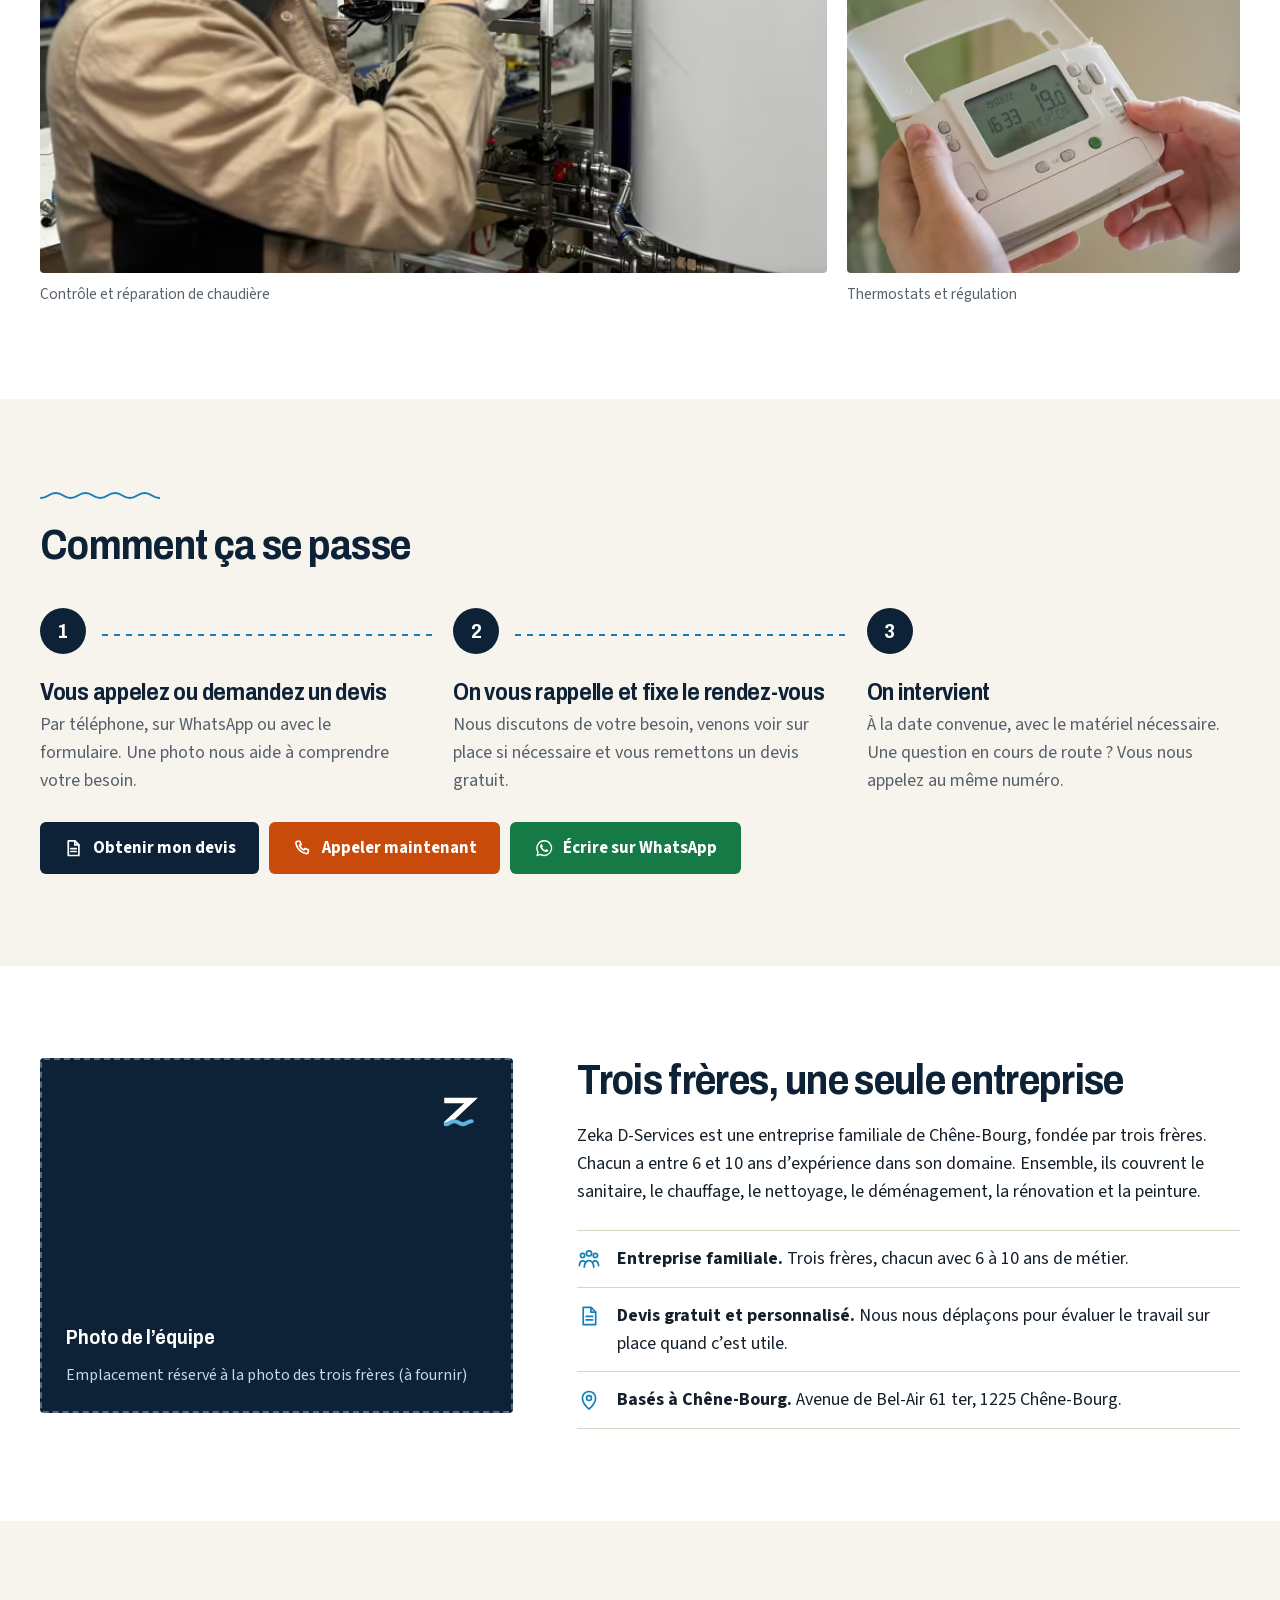
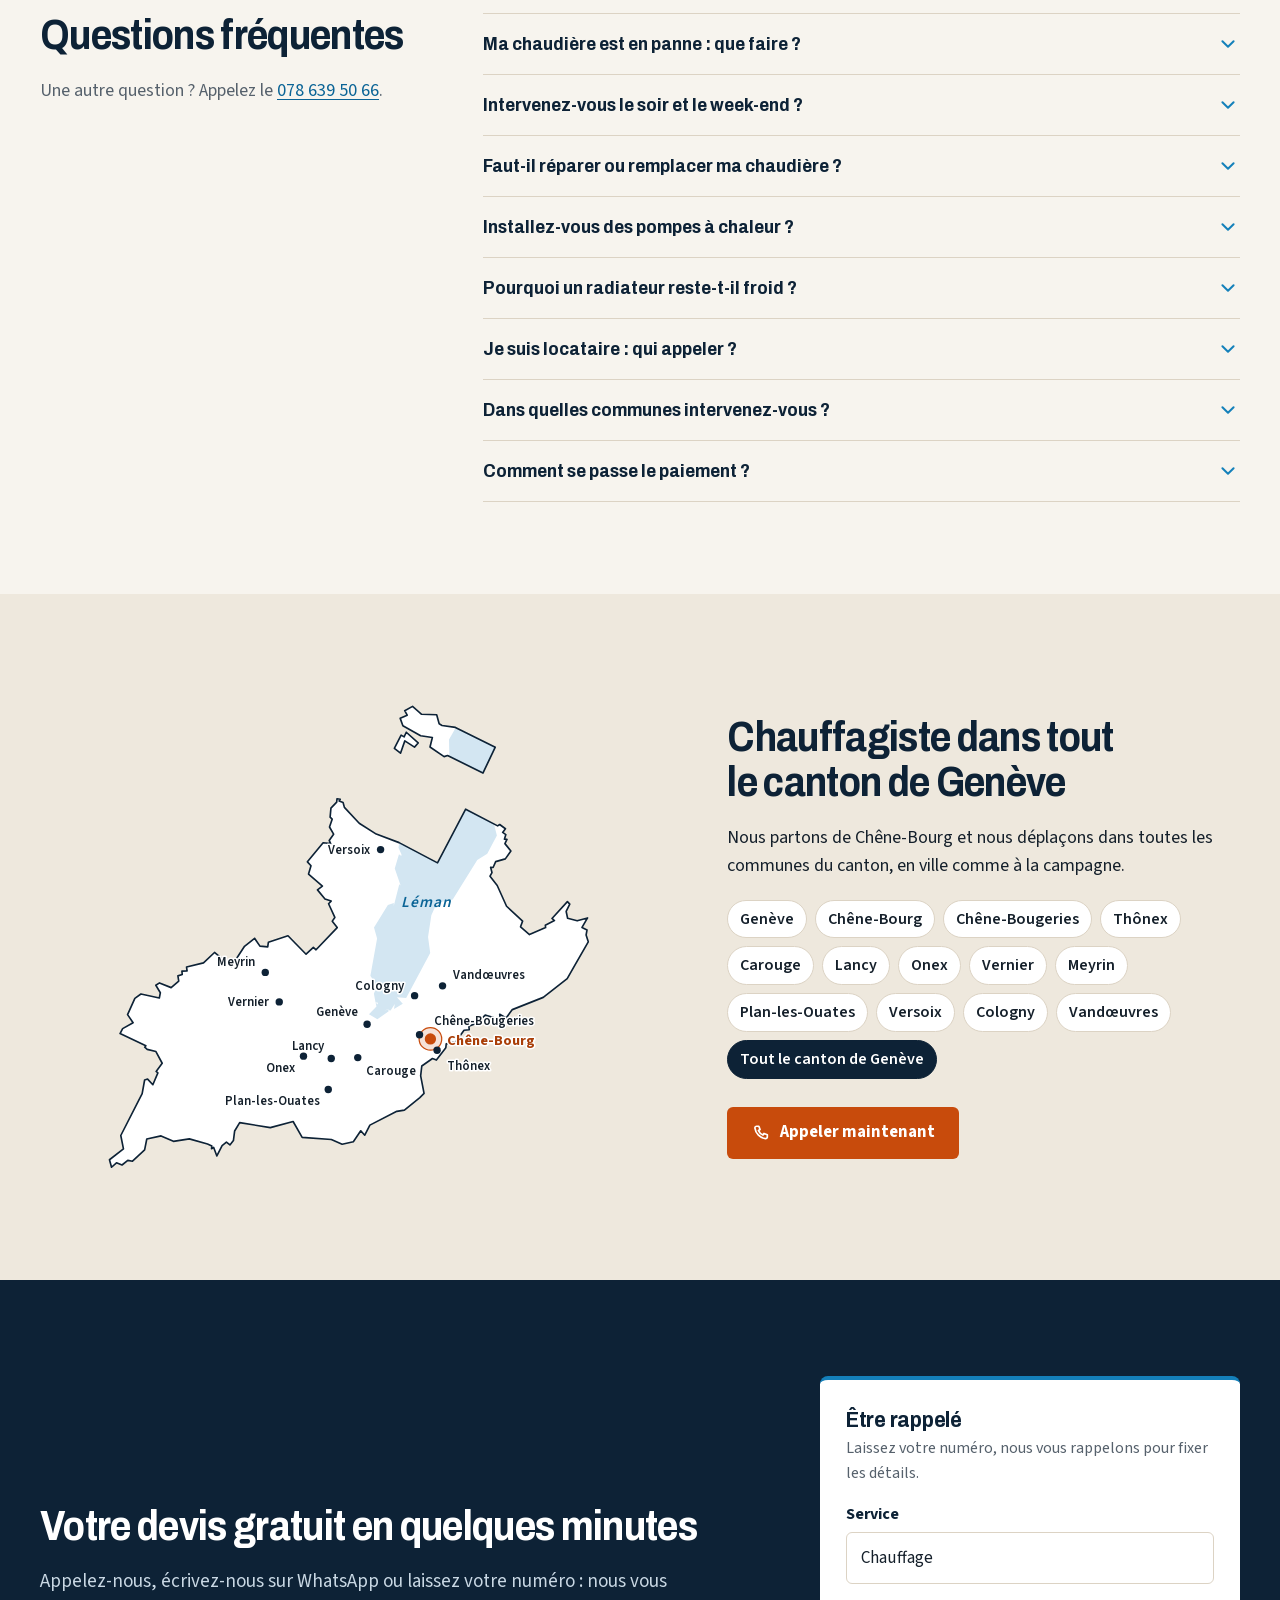
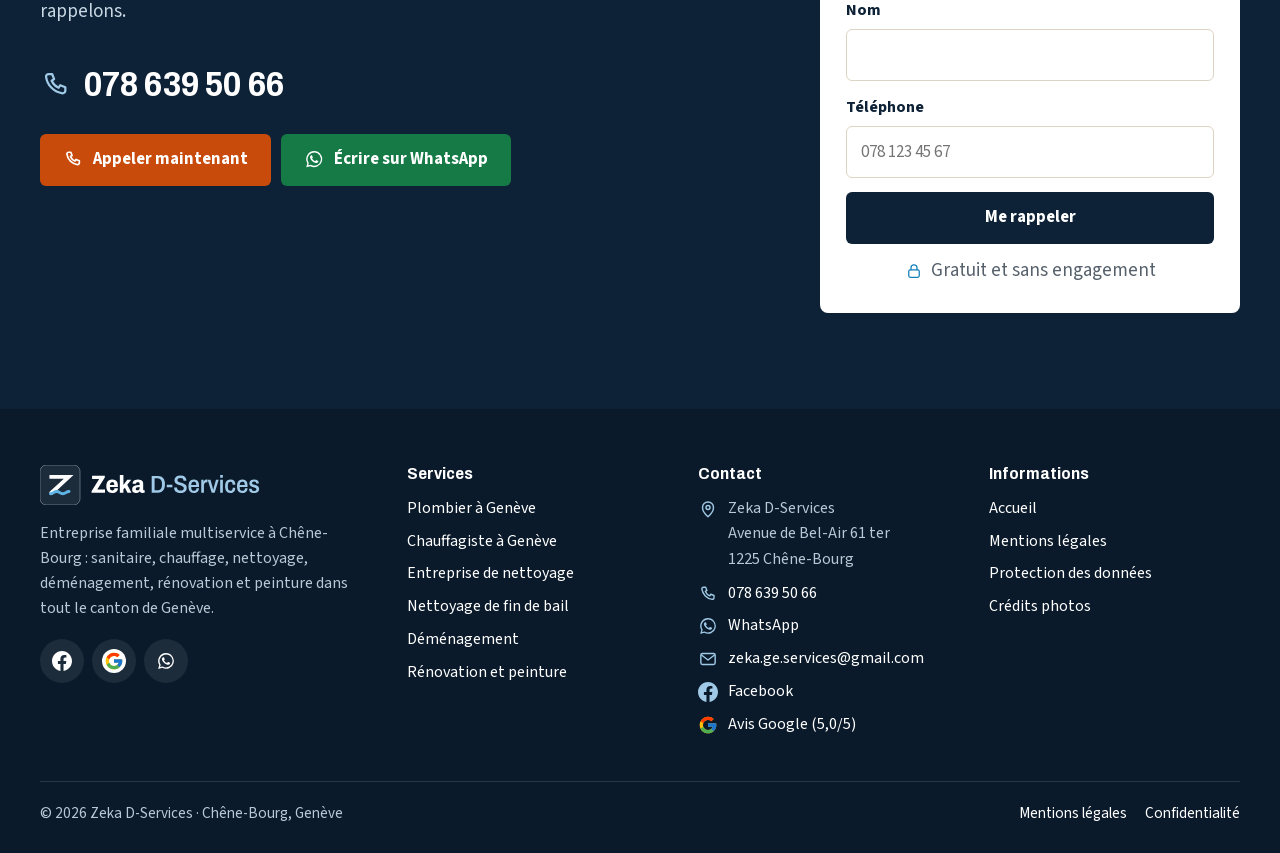
==== commit 12fce2fa: "Show the 3 Google reviews (5,0) and link Facebook and Google Reviews are written into the HTML from " ====
--- a/chauffagiste-geneve/index.html
+++ b/chauffagiste-geneve/index.html
@@ -24,10 +24,10 @@
 <link rel="manifest" href="../site.webmanifest">
 <link rel="preload" href="../fonts/archivo-latin.woff2" as="font" type="font/woff2" crossorigin>
 <link rel="preload" href="../fonts/source-sans-3-latin.woff2" as="font" type="font/woff2" crossorigin>
-<link rel="preload" as="image" type="image/avif" media="(min-width: 960px)" imagesrcset="../img/stock/chaudiere-technicien-480.avif 480w, ../img/stock/chaudiere-technicien-800.avif 800w, ../img/stock/chaudiere-technicien-1200.avif 1200w, ../img/stock/chaudiere-technicien-1600.avif 1600w" imagesizes="62vw" fetchpriority="high"><style>@font-face{font-family:"Archivo";src:url(../fonts/archivo-latin.woff2) format("woff2");font-weight:100 900;font-display:swap}@font-face{font-family:"Source Sans 3";src:url(../fonts/source-sans-3-latin.woff2) format("woff2");font-weight:200 900;font-display:swap}@font-face{font-family:"Archivo Fallback";src:local("Arial Bold"),local("Arial-BoldMT"),local("Arial");font-weight:700;size-adjust:87.96%;ascent-override:99.81%;descent-override:23.87%;line-gap-override:0%}@font-face{font-family:"Source Fallback";src:local("Arial"),local("ArialMT");font-weight:400;size-adjust:93.82%;ascent-override:109.15%;descent-override:42.64%;line-gap-override:0%}@font-face{font-family:"Source Fallback";src:local("Arial Bold"),local("Arial-BoldMT");font-weight:600 700;size-adjust:91%;ascent-override:112.5%;descent-override:44%;line-gap-override:0%}:root{--navy:#0D2236;--navy-2:#14304C;--navy-3:#0A1A2A;--blue:#1480BA;--blue-ink:#0B6496;--sky:#9FC9E6;--sky-2:#E6F1F8;--orange:#C84B0C;--orange-h:#A93E08;--wa:#157A45;--wa-h:#0F6036;--paper:#F7F4EE;--paper-2:#EEE8DD;--line:#DCD3C4;--line-2:#E8E1D5;--ink:#15202B;--muted:#56616C;--r:6px;--wrap:1200px;--hd:64px;--gut:16px;--ff-h:"Archivo","Archivo Fallback",Arial,sans-serif;--ff-b:"Source Sans 3","Source Fallback",Arial,sans-serif}@media (min-width:600px){:root{--gut:24px}}@media (min-width:960px){:root{--hd:76px;--gut:32px}}*,*::before,*::after{box-sizing:border-box}html{-webkit-text-size-adjust:100%;scroll-padding-top:calc(var(--hd) + 16px)}body{margin:0;font:400 1.125rem/1.55 var(--ff-b);color:var(--ink);background:var(--paper);overflow-x:hidden;-webkit-font-smoothing:antialiased;text-rendering:optimizeLegibility}img,svg,video{display:block;max-width:100%}img{height:auto}a{color:var(--blue-ink);text-underline-offset:.18em}button,input,select,textarea{font:inherit;color:inherit}h1,h2,h3,h4{font-family:var(--ff-h);font-weight:700;line-height:1.08;letter-spacing:-.012em;margin:0 0 .45em;color:var(--navy);text-wrap:balance}h1{font-size:clamp(2.05rem,1.35rem + 3.1vw,3.55rem);letter-spacing:-.02em}h2{font-size:clamp(1.7rem,1.25rem + 1.9vw,2.6rem);letter-spacing:-.016em}h3{font-size:clamp(1.22rem,1.1rem + .5vw,1.45rem)}p{margin:0 0 1em}ul,ol{margin:0;padding:0}.wrap{width:100%;max-width:calc(var(--wrap) + 2 * var(--gut));margin:0 auto;padding:0 var(--gut)}.sr{position:absolute!important;width:1px;height:1px;margin:-1px;overflow:hidden;clip:rect(0 0 0 0);white-space:nowrap;border:0}.skip{position:absolute;left:8px;top:-60px;z-index:100;background:var(--navy);color:#fff;padding:10px 16px;border-radius:var(--r)}.skip:focus{top:8px}:focus-visible{outline:3px solid var(--blue);outline-offset:3px}.ic{width:1.25em;height:1.25em;flex:none;fill:none;stroke:currentColor;stroke-width:1.7;stroke-linecap:round;stroke-linejoin:round}.btn{display:inline-flex;align-items:center;justify-content:center;gap:.55em;min-height:52px;padding:.7em 1.25em;border:2px solid transparent;border-radius:var(--r);font:700 1.0625rem/1.15 var(--ff-b);text-decoration:none;text-align:center;cursor:pointer;transition:background-color .15s,border-color .15s,color .15s}.btn .ic{width:1.2em;height:1.2em;stroke-width:2}.btn-call{background:var(--orange);color:#fff}.btn-call:hover{background:var(--orange-h)}.btn-quote{background:var(--navy);color:#fff}.btn-quote:hover{background:var(--navy-2)}.btn-wa{background:var(--wa);color:#fff}.btn-wa:hover{background:var(--wa-h)}.btn-line{background:transparent;color:var(--navy);border-color:var(--navy)}.btn-line:hover{background:var(--navy);color:#fff}.btn-light{background:#fff;color:var(--navy)}.btn-light:hover{background:var(--sky-2)}.btn-block{width:100%}.btn-lg{min-height:56px;font-size:1.125rem}.hd{position:sticky;top:0;z-index:60;background:#fff;border-bottom:1px solid var(--line-2)}.hd-in{display:flex;align-items:center;gap:12px;height:var(--hd)}.hd-logo{display:block;margin-right:auto;flex:none}.hd-logo img{width:auto;height:34px}.hd-nav{display:none}.hd-cta{display:flex;align-items:center;gap:8px}.hd .btn{min-height:44px;padding:.5em .95em;font-size:1rem}.hd .hd-phone{width:46px;height:46px;min-height:46px;padding:0;border-radius:50%}.hd-phone .ic{width:22px;height:22px}.hd-phone span,.hd-quote .l-long{display:none}@media (min-width:380px){.hd-logo img{height:38px}}@media (min-width:760px){.hd .hd-phone{width:auto;height:auto;border-radius:var(--r);padding:.5em 1.05em}.hd-phone span,.hd-quote .l-long{display:inline}.hd-quote .l-short{display:none}}@media (min-width:960px){.hd-logo img{height:42px}.hd .btn{min-height:50px;font-size:1.0625rem}.hd-phone .num{font-size:1.125rem;letter-spacing:.01em}}@media (min-width:1180px){.hd-nav{display:flex;gap:2px;margin-right:12px}.hd-nav a{padding:10px 11px;color:var(--ink);text-decoration:none;font-weight:600;font-size:1rem;border-radius:var(--r)}.hd-nav a:hover{background:var(--paper)}}.hero{position:relative;background:var(--navy);color:#fff;overflow:hidden;isolation:isolate}.hero-media{display:none}.hero-in{position:relative;display:grid;gap:0;padding-top:30px}.hero h1{color:#fff;margin-bottom:.4em}.hero-sub{font-size:1.1875rem;line-height:1.5;color:#D5E2EC;max-width:34em;margin-bottom:1.35em}.hero-ctas{display:grid;gap:10px;margin-bottom:22px}.hero-ctas .btn-quote{background:#fff;color:var(--navy)}.hero-ctas .btn-quote:hover{background:var(--sky-2)}.trust3{list-style:none;display:grid;gap:10px;margin:0 0 26px}.trust3 li{white-space:nowrap}.trust3 li{display:flex;align-items:center;gap:12px;font-weight:600;font-size:1.0625rem;color:#fff}.trust3 .ic{width:28px;height:28px;color:var(--sky);stroke-width:1.5}.hero-form{margin:0 calc(-1 * var(--gut));padding:28px var(--gut) 36px;background:var(--paper);color:var(--ink)}@media (min-width:600px){.hero-ctas{grid-template-columns:auto auto;justify-content:start}.trust3{display:flex;flex-wrap:wrap;gap:12px 28px}}@media (min-width:960px){.hero-media{display:block;position:absolute;inset:0 0 0 auto;width:62%;z-index:-1}.hero-media picture,.hero-media img,.hero-media video{position:absolute;inset:0;width:100%;height:100%;object-fit:cover}.hero-media video{opacity:0;transition:opacity .6s}.hero-media video.on{opacity:1}.hero-media::after{content:"";position:absolute;inset:0;background:linear-gradient(90deg,var(--navy) 0%,rgba(13,34,54,.9) 22%,rgba(13,34,54,.45) 60%,rgba(13,34,54,.55) 100%)}.hero-in{grid-template-columns:minmax(0,1fr) 440px;gap:56px;align-items:center;padding-top:64px;padding-bottom:72px;min-height:min(720px,calc(100vh - var(--hd)))}.hero-copy{max-width:620px}.hero-form{margin:0;padding:0;background:none}}@media (min-width:1280px){.hero-in{grid-template-columns:minmax(0,1fr) 460px;gap:80px}}@media (min-width:960px) and (max-width:1199px){.hero-ctas{grid-template-columns:1fr;max-width:400px}}.hero-ctas .btn{white-space:nowrap}.pb{margin:0 0 26px}.pb-q{font-family:var(--ff-h);font-weight:700;font-size:1.125rem;margin:0 0 10px;color:#fff}.pb-list{display:flex;flex-wrap:wrap;gap:8px}.pb-chip{min-height:44px;padding:8px 14px;border:1.5px solid rgba(159,201,230,.55);border-radius:999px;background:rgba(255,255,255,.04);color:#fff;font-weight:600;font-size:1rem;cursor:pointer;display:inline-flex;align-items:center;gap:8px}.pb-chip:hover,.pb-chip[aria-pressed="true"]{background:#fff;color:var(--navy);border-color:#fff}.pb-chip .ic{width:18px;height:18px;color:var(--sky)}.pb-chip:hover .ic,.pb-chip[aria-pressed="true"] .ic{color:var(--blue)}.pb-panel{margin-top:12px;padding:16px;border-radius:var(--r);background:var(--navy-2);border:1px solid rgba(159,201,230,.3)}.pb-panel p{margin:0 0 12px;color:#E4EDF4}.pb-panel .btns{display:flex;flex-wrap:wrap;gap:8px}.pb-panel .btn{min-height:48px}.qf{background:#fff;color:var(--ink);border-radius:8px;box-shadow:0 1px 2px rgba(13,34,54,.06),0 12px 40px -12px rgba(13,34,54,.28);padding:22px 18px 20px;border-top:4px solid var(--blue)}.qf-head{display:flex;flex-wrap:wrap;align-items:baseline;justify-content:space-between;gap:4px 12px;margin-bottom:6px}.qf-title{font-family:var(--ff-h);font-weight:700;font-size:1.4rem;color:var(--navy);margin:0}.qf-steplabel{margin:0;font-size:.95rem;color:var(--muted)}.qf-bar{height:4px;background:var(--line-2);border-radius:4px;margin:8px 0 18px;overflow:hidden}.qf-bar span{display:block;height:100%;width:50%;background:var(--blue);border-radius:4px;transition:width .25s}.qf[data-step="2"] .qf-bar span{width:100%}.qf fieldset{border:0;margin:0;padding:0;min-width:0}.qf legend{font-weight:700;font-size:1.0625rem;margin:0 0 10px;padding:0;color:var(--navy)}.qf-sub{font-weight:700;font-size:1rem;margin:16px 0 8px;color:var(--navy)}.chips{display:grid;grid-template-columns:repeat(2,minmax(0,1fr));gap:8px}.chips--rooms{grid-template-columns:repeat(4,minmax(0,1fr))}.chips--yn{grid-template-columns:repeat(2,minmax(0,1fr))}.chip{position:relative;display:block}.chip input{position:absolute;opacity:0;inset:0;width:100%;height:100%;margin:0;cursor:pointer}.chip span{display:flex;align-items:center;justify-content:center;min-height:48px;padding:8px 10px;border:1.5px solid var(--line);border-radius:var(--r);background:#fff;font-weight:600;font-size:1rem;line-height:1.15;text-align:center;transition:border-color .12s,background-color .12s}.chip input:hover+span{border-color:var(--blue)}.chip input:checked+span{border-color:var(--navy);background:var(--navy);color:#fff}.chip input:focus-visible+span{outline:3px solid var(--blue);outline-offset:2px}.field{margin:0 0 14px}.field label{display:block;font-weight:700;font-size:1rem;margin:0 0 6px;color:var(--navy)}.field .opt{font-weight:400;color:var(--muted)}.field input,.field textarea,.field select{display:block;width:100%;min-height:52px;padding:12px 14px;border:1.5px solid var(--line);border-radius:var(--r);background:#fff;font-size:1.0625rem;line-height:1.3;appearance:none}.field textarea{min-height:96px;resize:vertical}.field input:focus,.field textarea:focus,.field select:focus{outline:none;border-color:var(--blue);box-shadow:0 0 0 3px rgba(20,128,186,.22)}.field [aria-invalid="true"]{border-color:#B42318}.err{display:block;margin-top:6px;font-size:.95rem;font-weight:600;color:#B42318}.err:empty{display:none}.qf-photo{display:flex;gap:10px;align-items:flex-start;margin:4px 0 16px;padding:12px 14px;border-radius:var(--r);background:#EDF6F0;font-size:1rem;line-height:1.4}.qf-photo .ic{color:var(--wa);width:22px;height:22px;margin-top:1px}.qf-photo a{color:var(--wa-h);font-weight:700}.qf-actions{display:flex;gap:10px;align-items:stretch}.qf-actions .btn-quote{flex:1}.qf-back{min-height:52px;padding:0 14px;border:1.5px solid var(--line);border-radius:var(--r);background:#fff;font-weight:600;cursor:pointer}.qf-back:hover{border-color:var(--navy)}.qf-reassure{display:flex;align-items:center;justify-content:center;gap:8px;margin:12px 0 0;font-size:.95rem;color:var(--muted);text-align:center}.qf-reassure .ic{width:18px;height:18px;color:var(--blue)}.qf-status{margin:10px 0 0;font-weight:600}.qf-status:empty{display:none}.qf-status.is-err{color:#B42318}.hp{position:absolute!important;left:-9999px;width:1px;height:1px;overflow:hidden}.qf [hidden]{display:none!important}@media (min-width:600px){.chips{grid-template-columns:repeat(3,minmax(0,1fr))}}@media (min-width:960px){.qf{padding:26px 26px 22px}.chips{grid-template-columns:repeat(2,minmax(0,1fr))}}@media (min-width:1280px){.chips{grid-template-columns:repeat(3,minmax(0,1fr))}.chips .chip--wide{grid-column:span 1}}.nw{white-space:nowrap}</style>
-<link rel="stylesheet" href="../css/site.css?v=3" media="print" onload="this.media='all'">
-<noscript><link rel="stylesheet" href="../css/site.css?v=3"></noscript>
-<script type="application/ld+json">{"@context":"https://schema.org","@graph":[{"@type":["HVACBusiness","HomeAndConstructionBusiness"],"@id":"https://welcometothenextlevel.github.io/zekadservices/#entreprise","name":"Zeka D-Services","description":"Entreprise familiale multiservice à Chêne-Bourg (Genève) : sanitaire, chauffage, nettoyage, fin de bail, déménagement, rénovation et peinture.","url":"https://welcometothenextlevel.github.io/zekadservices/","logo":"https://welcometothenextlevel.github.io/zekadservices/img/brand/logo.png","image":"https://welcometothenextlevel.github.io/zekadservices/img/og-share.jpg","telephone":"+41 78 639 50 66","currenciesAccepted":"CHF","address":{"@type":"PostalAddress","streetAddress":"Avenue de Bel-Air 61 ter","postalCode":"1225","addressLocality":"Chêne-Bourg","addressRegion":"GE","addressCountry":"CH"},"geo":{"@type":"GeoCoordinates","latitude":46.20198,"longitude":6.20005},"areaServed":[{"@type":"AdministrativeArea","name":"Canton de Genève"},{"@type":"City","name":"Genève"},{"@type":"City","name":"Chêne-Bourg"},{"@type":"City","name":"Chêne-Bougeries"},{"@type":"City","name":"Thônex"},{"@type":"City","name":"Carouge"},{"@type":"City","name":"Lancy"},{"@type":"City","name":"Onex"},{"@type":"City","name":"Vernier"},{"@type":"City","name":"Meyrin"},{"@type":"City","name":"Plan-les-Ouates"},{"@type":"City","name":"Versoix"},{"@type":"City","name":"Cologny"},{"@type":"City","name":"Vandœuvres"}]},{"@type":"Service","name":"Chauffagiste à Genève : dépannage, réparation et remplacement de chaudière, entretien","serviceType":"Chauffage","url":"https://welcometothenextlevel.github.io/zekadservices/chauffagiste-geneve/","provider":{"@id":"https://welcometothenextlevel.github.io/zekadservices/#entreprise"},"areaServed":{"@type":"AdministrativeArea","name":"Canton de Genève"},"offers":{"@type":"Offer","description":"Devis gratuit et sans engagement","priceCurrency":"CHF"}},{"@type":"BreadcrumbList","itemListElement":[{"@type":"ListItem","position":1,"name":"Accueil","item":"https://welcometothenextlevel.github.io/zekadservices/"},{"@type":"ListItem","position":2,"name":"Chauffagiste à Genève","item":"https://welcometothenextlevel.github.io/zekadservices/chauffagiste-geneve/"}]},{"@type":"FAQPage","mainEntity":[{"@type":"Question","name":"Ma chaudière est en panne : que faire ?","acceptedAnswer":{"@type":"Answer","text":"Notez le code d’erreur affiché, vérifiez le thermostat et le disjoncteur, puis appelez le 078 639 50 66. Avec ces informations, le diagnostic va plus vite."}},{"@type":"Question","name":"Intervenez-vous le soir et le week-end ?","acceptedAnswer":{"@type":"Answer","text":"Appelez-nous : nous vous indiquons nos disponibilités du moment et le prochain créneau possible."}},{"@type":"Question","name":"Faut-il réparer ou remplacer ma chaudière ?","acceptedAnswer":{"@type":"Answer","text":"Cela dépend de son âge, de son état et du coût de la réparation. Nous faisons le diagnostic sur place et vous présentons les deux options dans un devis gratuit."}},{"@type":"Question","name":"Installez-vous des pompes à chaleur ?","acceptedAnswer":{"@type":"Answer","text":"Oui. Nous posons des pompes à chaleur, des chaudières gaz et mazout et des installations solaires thermiques. Nous évaluons d’abord votre logement avant de vous remettre un devis."}},{"@type":"Question","name":"Pourquoi un radiateur reste-t-il froid ?","acceptedAnswer":{"@type":"Answer","text":"Souvent à cause d’air dans le circuit, d’une vanne thermostatique bloquée ou d’une pression trop basse. Nous cherchons la cause et rétablissons la chaleur."}},{"@type":"Question","name":"Je suis locataire : qui appeler ?","acceptedAnswer":{"@type":"Answer","text":"Dans un immeuble, le chauffage est souvent géré par la régie. Prévenez-la d’abord. Nous pouvons intervenir à sa demande ou à la vôtre."}},{"@type":"Question","name":"Dans quelles communes intervenez-vous ?","acceptedAnswer":{"@type":"Answer","text":"Nous intervenons dans tout le canton de Genève, notamment à Genève, Chêne-Bourg, Chêne-Bougeries, Thônex, Carouge, Lancy, Onex, Vernier, Meyrin, Plan-les-Ouates, Versoix, Cologny et Vandœuvres."}},{"@type":"Question","name":"Comment se passe le paiement ?","acceptedAnswer":{"@type":"Answer","text":"Les modalités de paiement sont précisées dans votre devis. Posez-nous la question au moment du devis si vous avez une préférence."}}]}]}</script>
+<link rel="preload" as="image" type="image/avif" media="(min-width: 960px)" imagesrcset="../img/stock/chaudiere-technicien-480.avif 480w, ../img/stock/chaudiere-technicien-800.avif 800w, ../img/stock/chaudiere-technicien-1200.avif 1200w, ../img/stock/chaudiere-technicien-1600.avif 1600w" imagesizes="62vw" fetchpriority="high"><style>@font-face{font-family:"Archivo";src:url(../fonts/archivo-latin.woff2) format("woff2");font-weight:100 900;font-display:swap}@font-face{font-family:"Source Sans 3";src:url(../fonts/source-sans-3-latin.woff2) format("woff2");font-weight:200 900;font-display:swap}@font-face{font-family:"Archivo Fallback";src:local("Arial Bold"),local("Arial-BoldMT"),local("Arial");font-weight:700;size-adjust:87.96%;ascent-override:99.81%;descent-override:23.87%;line-gap-override:0%}@font-face{font-family:"Source Fallback";src:local("Arial"),local("ArialMT");font-weight:400;size-adjust:93.82%;ascent-override:109.15%;descent-override:42.64%;line-gap-override:0%}@font-face{font-family:"Source Fallback";src:local("Arial Bold"),local("Arial-BoldMT");font-weight:600 700;size-adjust:91%;ascent-override:112.5%;descent-override:44%;line-gap-override:0%}:root{--navy:#0D2236;--navy-2:#14304C;--navy-3:#0A1A2A;--blue:#1480BA;--blue-ink:#0B6496;--sky:#9FC9E6;--sky-2:#E6F1F8;--orange:#C84B0C;--orange-h:#A93E08;--wa:#157A45;--wa-h:#0F6036;--paper:#F7F4EE;--paper-2:#EEE8DD;--line:#DCD3C4;--line-2:#E8E1D5;--ink:#15202B;--muted:#56616C;--r:6px;--wrap:1200px;--hd:64px;--gut:16px;--ff-h:"Archivo","Archivo Fallback",Arial,sans-serif;--ff-b:"Source Sans 3","Source Fallback",Arial,sans-serif}@media (min-width:600px){:root{--gut:24px}}@media (min-width:960px){:root{--hd:76px;--gut:32px}}*,*::before,*::after{box-sizing:border-box}html{-webkit-text-size-adjust:100%;scroll-padding-top:calc(var(--hd) + 16px)}body{margin:0;font:400 1.125rem/1.55 var(--ff-b);color:var(--ink);background:var(--paper);overflow-x:hidden;-webkit-font-smoothing:antialiased;text-rendering:optimizeLegibility}img,svg,video{display:block;max-width:100%}img{height:auto}a{color:var(--blue-ink);text-underline-offset:.18em}button,input,select,textarea{font:inherit;color:inherit}h1,h2,h3,h4{font-family:var(--ff-h);font-weight:700;line-height:1.08;letter-spacing:-.012em;margin:0 0 .45em;color:var(--navy);text-wrap:balance}h1{font-size:clamp(2.05rem,1.35rem + 3.1vw,3.55rem);letter-spacing:-.02em}h2{font-size:clamp(1.7rem,1.25rem + 1.9vw,2.6rem);letter-spacing:-.016em}h3{font-size:clamp(1.22rem,1.1rem + .5vw,1.45rem)}p{margin:0 0 1em}ul,ol{margin:0;padding:0}.wrap{width:100%;max-width:calc(var(--wrap) + 2 * var(--gut));margin:0 auto;padding:0 var(--gut)}.sr{position:absolute!important;width:1px;height:1px;margin:-1px;overflow:hidden;clip:rect(0 0 0 0);white-space:nowrap;border:0}.skip{position:absolute;left:8px;top:-60px;z-index:100;background:var(--navy);color:#fff;padding:10px 16px;border-radius:var(--r)}.skip:focus{top:8px}:focus-visible{outline:3px solid var(--blue);outline-offset:3px}.ic{width:1.25em;height:1.25em;flex:none;fill:none;stroke:currentColor;stroke-width:1.7;stroke-linecap:round;stroke-linejoin:round}.btn{display:inline-flex;align-items:center;justify-content:center;gap:.55em;min-height:52px;padding:.7em 1.25em;border:2px solid transparent;border-radius:var(--r);font:700 1.0625rem/1.15 var(--ff-b);text-decoration:none;text-align:center;cursor:pointer;transition:background-color .15s,border-color .15s,color .15s}.btn .ic{width:1.2em;height:1.2em;stroke-width:2}.btn-call{background:var(--orange);color:#fff}.btn-call:hover{background:var(--orange-h)}.btn-quote{background:var(--navy);color:#fff}.btn-quote:hover{background:var(--navy-2)}.btn-wa{background:var(--wa);color:#fff}.btn-wa:hover{background:var(--wa-h)}.btn-line{background:transparent;color:var(--navy);border-color:var(--navy)}.btn-line:hover{background:var(--navy);color:#fff}.btn-light{background:#fff;color:var(--navy)}.btn-light:hover{background:var(--sky-2)}.btn-block{width:100%}.btn-lg{min-height:56px;font-size:1.125rem}.hd{position:sticky;top:0;z-index:60;background:#fff;border-bottom:1px solid var(--line-2)}.hd-in{display:flex;align-items:center;gap:12px;height:var(--hd)}.hd-logo{display:block;margin-right:auto;flex:none}.hd-logo img{width:auto;height:34px}.hd-nav{display:none}.hd-cta{display:flex;align-items:center;gap:8px}.hd .btn{min-height:44px;padding:.5em .95em;font-size:1rem}.hd .hd-phone{width:46px;height:46px;min-height:46px;padding:0;border-radius:50%}.hd-phone .ic{width:22px;height:22px}.hd-phone span,.hd-quote .l-long{display:none}@media (min-width:380px){.hd-logo img{height:38px}}@media (min-width:760px){.hd .hd-phone{width:auto;height:auto;border-radius:var(--r);padding:.5em 1.05em}.hd-phone span,.hd-quote .l-long{display:inline}.hd-quote .l-short{display:none}}@media (min-width:960px){.hd-logo img{height:42px}.hd .btn{min-height:50px;font-size:1.0625rem}.hd-phone .num{font-size:1.125rem;letter-spacing:.01em}}@media (min-width:1180px){.hd-nav{display:flex;gap:2px;margin-right:12px}.hd-nav a{padding:10px 11px;color:var(--ink);text-decoration:none;font-weight:600;font-size:1rem;border-radius:var(--r)}.hd-nav a:hover{background:var(--paper)}}.hero{position:relative;background:var(--navy);color:#fff;overflow:hidden;isolation:isolate}.hero-media{display:none}.hero-in{position:relative;display:grid;gap:0;padding-top:30px}.hero h1{color:#fff;margin-bottom:.4em}.hero-sub{font-size:1.1875rem;line-height:1.5;color:#D5E2EC;max-width:34em;margin-bottom:1.35em}.hero-ctas{display:grid;gap:10px;margin-bottom:22px}.hero-ctas .btn-quote{background:#fff;color:var(--navy)}.hero-ctas .btn-quote:hover{background:var(--sky-2)}.stars{display:inline-flex;gap:1px;color:#F4B400;line-height:0}.stars .ic{width:16px;height:16px;fill:currentColor;stroke:none}.gl{width:20px;height:20px;flex:none}.g-badge{display:inline-flex;flex-wrap:wrap;align-items:center;gap:6px 8px;margin:0 0 22px;padding:9px 14px;border-radius:999px;background:rgba(255,255,255,.07);border:1px solid rgba(159,201,230,.35);color:#fff;text-decoration:none;font-size:1rem;line-height:1.2}.g-badge:hover{background:rgba(255,255,255,.13)}.g-badge b{font-size:1.0625rem}.g-badge span:last-child{color:#D5E2EC}.trust3{list-style:none;display:grid;gap:10px;margin:0 0 26px}.trust3 li{white-space:nowrap}.trust3 li{display:flex;align-items:center;gap:12px;font-weight:600;font-size:1.0625rem;color:#fff}.trust3 .ic{width:28px;height:28px;color:var(--sky);stroke-width:1.5}.hero-form{margin:0 calc(-1 * var(--gut));padding:28px var(--gut) 36px;background:var(--paper);color:var(--ink)}@media (min-width:600px){.hero-ctas{grid-template-columns:auto auto;justify-content:start}.trust3{display:flex;flex-wrap:wrap;gap:12px 28px}}@media (min-width:960px){.hero-media{display:block;position:absolute;inset:0 0 0 auto;width:62%;z-index:-1}.hero-media picture,.hero-media img,.hero-media video{position:absolute;inset:0;width:100%;height:100%;object-fit:cover}.hero-media video{opacity:0;transition:opacity .6s}.hero-media video.on{opacity:1}.hero-media::after{content:"";position:absolute;inset:0;background:linear-gradient(90deg,var(--navy) 0%,rgba(13,34,54,.9) 22%,rgba(13,34,54,.45) 60%,rgba(13,34,54,.55) 100%)}.hero-in{grid-template-columns:minmax(0,1fr) 440px;gap:56px;align-items:center;padding-top:64px;padding-bottom:72px;min-height:min(720px,calc(100vh - var(--hd)))}.hero-copy{max-width:620px}.hero-form{margin:0;padding:0;background:none}}@media (min-width:1280px){.hero-in{grid-template-columns:minmax(0,1fr) 460px;gap:80px}}@media (min-width:960px) and (max-width:1199px){.hero-ctas{grid-template-columns:1fr;max-width:400px}}.hero-ctas .btn{white-space:nowrap}.pb{margin:0 0 26px}.pb-q{font-family:var(--ff-h);font-weight:700;font-size:1.125rem;margin:0 0 10px;color:#fff}.pb-list{display:flex;flex-wrap:wrap;gap:8px}.pb-chip{min-height:44px;padding:8px 14px;border:1.5px solid rgba(159,201,230,.55);border-radius:999px;background:rgba(255,255,255,.04);color:#fff;font-weight:600;font-size:1rem;cursor:pointer;display:inline-flex;align-items:center;gap:8px}.pb-chip:hover,.pb-chip[aria-pressed="true"]{background:#fff;color:var(--navy);border-color:#fff}.pb-chip .ic{width:18px;height:18px;color:var(--sky)}.pb-chip:hover .ic,.pb-chip[aria-pressed="true"] .ic{color:var(--blue)}.pb-panel{margin-top:12px;padding:16px;border-radius:var(--r);background:var(--navy-2);border:1px solid rgba(159,201,230,.3)}.pb-panel p{margin:0 0 12px;color:#E4EDF4}.pb-panel .btns{display:flex;flex-wrap:wrap;gap:8px}.pb-panel .btn{min-height:48px}.qf{background:#fff;color:var(--ink);border-radius:8px;box-shadow:0 1px 2px rgba(13,34,54,.06),0 12px 40px -12px rgba(13,34,54,.28);padding:22px 18px 20px;border-top:4px solid var(--blue)}.qf-head{display:flex;flex-wrap:wrap;align-items:baseline;justify-content:space-between;gap:4px 12px;margin-bottom:6px}.qf-title{font-family:var(--ff-h);font-weight:700;font-size:1.4rem;color:var(--navy);margin:0}.qf-steplabel{margin:0;font-size:.95rem;color:var(--muted)}.qf-bar{height:4px;background:var(--line-2);border-radius:4px;margin:8px 0 18px;overflow:hidden}.qf-bar span{display:block;height:100%;width:50%;background:var(--blue);border-radius:4px;transition:width .25s}.qf[data-step="2"] .qf-bar span{width:100%}.qf fieldset{border:0;margin:0;padding:0;min-width:0}.qf legend{font-weight:700;font-size:1.0625rem;margin:0 0 10px;padding:0;color:var(--navy)}.qf-sub{font-weight:700;font-size:1rem;margin:16px 0 8px;color:var(--navy)}.chips{display:grid;grid-template-columns:repeat(2,minmax(0,1fr));gap:8px}.chips--rooms{grid-template-columns:repeat(4,minmax(0,1fr))}.chips--yn{grid-template-columns:repeat(2,minmax(0,1fr))}.chip{position:relative;display:block}.chip input{position:absolute;opacity:0;inset:0;width:100%;height:100%;margin:0;cursor:pointer}.chip span{display:flex;align-items:center;justify-content:center;min-height:48px;padding:8px 10px;border:1.5px solid var(--line);border-radius:var(--r);background:#fff;font-weight:600;font-size:1rem;line-height:1.15;text-align:center;transition:border-color .12s,background-color .12s}.chip input:hover+span{border-color:var(--blue)}.chip input:checked+span{border-color:var(--navy);background:var(--navy);color:#fff}.chip input:focus-visible+span{outline:3px solid var(--blue);outline-offset:2px}.field{margin:0 0 14px}.field label{display:block;font-weight:700;font-size:1rem;margin:0 0 6px;color:var(--navy)}.field .opt{font-weight:400;color:var(--muted)}.field input,.field textarea,.field select{display:block;width:100%;min-height:52px;padding:12px 14px;border:1.5px solid var(--line);border-radius:var(--r);background:#fff;font-size:1.0625rem;line-height:1.3;appearance:none}.field textarea{min-height:96px;resize:vertical}.field input:focus,.field textarea:focus,.field select:focus{outline:none;border-color:var(--blue);box-shadow:0 0 0 3px rgba(20,128,186,.22)}.field [aria-invalid="true"]{border-color:#B42318}.err{display:block;margin-top:6px;font-size:.95rem;font-weight:600;color:#B42318}.err:empty{display:none}.qf-photo{display:flex;gap:10px;align-items:flex-start;margin:4px 0 16px;padding:12px 14px;border-radius:var(--r);background:#EDF6F0;font-size:1rem;line-height:1.4}.qf-photo .ic{color:var(--wa);width:22px;height:22px;margin-top:1px}.qf-photo a{color:var(--wa-h);font-weight:700}.qf-actions{display:flex;gap:10px;align-items:stretch}.qf-actions .btn-quote{flex:1}.qf-back{min-height:52px;padding:0 14px;border:1.5px solid var(--line);border-radius:var(--r);background:#fff;font-weight:600;cursor:pointer}.qf-back:hover{border-color:var(--navy)}.qf-reassure{display:flex;align-items:center;justify-content:center;gap:8px;margin:12px 0 0;font-size:.95rem;color:var(--muted);text-align:center}.qf-reassure .ic{width:18px;height:18px;color:var(--blue)}.qf-status{margin:10px 0 0;font-weight:600}.qf-status:empty{display:none}.qf-status.is-err{color:#B42318}.hp{position:absolute!important;left:-9999px;width:1px;height:1px;overflow:hidden}.qf [hidden]{display:none!important}@media (min-width:600px){.chips{grid-template-columns:repeat(3,minmax(0,1fr))}}@media (min-width:960px){.qf{padding:26px 26px 22px}.chips{grid-template-columns:repeat(2,minmax(0,1fr))}}@media (min-width:1280px){.chips{grid-template-columns:repeat(3,minmax(0,1fr))}.chips .chip--wide{grid-column:span 1}}.nw{white-space:nowrap}</style>
+<link rel="stylesheet" href="../css/site.css?v=4" media="print" onload="this.media='all'">
+<noscript><link rel="stylesheet" href="../css/site.css?v=4"></noscript>
+<script type="application/ld+json">{"@context":"https://schema.org","@graph":[{"@type":["HVACBusiness","HomeAndConstructionBusiness"],"@id":"https://welcometothenextlevel.github.io/zekadservices/#entreprise","name":"Zeka D-Services","description":"Entreprise familiale multiservice à Chêne-Bourg (Genève) : sanitaire, chauffage, nettoyage, fin de bail, déménagement, rénovation et peinture.","url":"https://welcometothenextlevel.github.io/zekadservices/","logo":"https://welcometothenextlevel.github.io/zekadservices/img/brand/logo.png","image":"https://welcometothenextlevel.github.io/zekadservices/img/og-share.jpg","telephone":"+41 78 639 50 66","currenciesAccepted":"CHF","address":{"@type":"PostalAddress","streetAddress":"Avenue de Bel-Air 61 ter","postalCode":"1225","addressLocality":"Chêne-Bourg","addressRegion":"GE","addressCountry":"CH"},"geo":{"@type":"GeoCoordinates","latitude":46.20198,"longitude":6.20005},"sameAs":["https://www.facebook.com/profile.php?id=61575238847470","https://maps.google.com/?cid=4459338747840241714"],"areaServed":[{"@type":"AdministrativeArea","name":"Canton de Genève"},{"@type":"City","name":"Genève"},{"@type":"City","name":"Chêne-Bourg"},{"@type":"City","name":"Chêne-Bougeries"},{"@type":"City","name":"Thônex"},{"@type":"City","name":"Carouge"},{"@type":"City","name":"Lancy"},{"@type":"City","name":"Onex"},{"@type":"City","name":"Vernier"},{"@type":"City","name":"Meyrin"},{"@type":"City","name":"Plan-les-Ouates"},{"@type":"City","name":"Versoix"},{"@type":"City","name":"Cologny"},{"@type":"City","name":"Vandœuvres"}]},{"@type":"Service","name":"Chauffagiste à Genève : dépannage, réparation et remplacement de chaudière, entretien","serviceType":"Chauffage","url":"https://welcometothenextlevel.github.io/zekadservices/chauffagiste-geneve/","provider":{"@id":"https://welcometothenextlevel.github.io/zekadservices/#entreprise"},"areaServed":{"@type":"AdministrativeArea","name":"Canton de Genève"},"offers":{"@type":"Offer","description":"Devis gratuit et sans engagement","priceCurrency":"CHF"}},{"@type":"BreadcrumbList","itemListElement":[{"@type":"ListItem","position":1,"name":"Accueil","item":"https://welcometothenextlevel.github.io/zekadservices/"},{"@type":"ListItem","position":2,"name":"Chauffagiste à Genève","item":"https://welcometothenextlevel.github.io/zekadservices/chauffagiste-geneve/"}]},{"@type":"FAQPage","mainEntity":[{"@type":"Question","name":"Ma chaudière est en panne : que faire ?","acceptedAnswer":{"@type":"Answer","text":"Notez le code d’erreur affiché, vérifiez le thermostat et le disjoncteur, puis appelez le 078 639 50 66. Avec ces informations, le diagnostic va plus vite."}},{"@type":"Question","name":"Intervenez-vous le soir et le week-end ?","acceptedAnswer":{"@type":"Answer","text":"Appelez-nous : nous vous indiquons nos disponibilités du moment et le prochain créneau possible."}},{"@type":"Question","name":"Faut-il réparer ou remplacer ma chaudière ?","acceptedAnswer":{"@type":"Answer","text":"Cela dépend de son âge, de son état et du coût de la réparation. Nous faisons le diagnostic sur place et vous présentons les deux options dans un devis gratuit."}},{"@type":"Question","name":"Installez-vous des pompes à chaleur ?","acceptedAnswer":{"@type":"Answer","text":"Oui. Nous posons des pompes à chaleur, des chaudières gaz et mazout et des installations solaires thermiques. Nous évaluons d’abord votre logement avant de vous remettre un devis."}},{"@type":"Question","name":"Pourquoi un radiateur reste-t-il froid ?","acceptedAnswer":{"@type":"Answer","text":"Souvent à cause d’air dans le circuit, d’une vanne thermostatique bloquée ou d’une pression trop basse. Nous cherchons la cause et rétablissons la chaleur."}},{"@type":"Question","name":"Je suis locataire : qui appeler ?","acceptedAnswer":{"@type":"Answer","text":"Dans un immeuble, le chauffage est souvent géré par la régie. Prévenez-la d’abord. Nous pouvons intervenir à sa demande ou à la vôtre."}},{"@type":"Question","name":"Dans quelles communes intervenez-vous ?","acceptedAnswer":{"@type":"Answer","text":"Nous intervenons dans tout le canton de Genève, notamment à Genève, Chêne-Bourg, Chêne-Bougeries, Thônex, Carouge, Lancy, Onex, Vernier, Meyrin, Plan-les-Ouates, Versoix, Cologny et Vandœuvres."}},{"@type":"Question","name":"Comment se passe le paiement ?","acceptedAnswer":{"@type":"Answer","text":"Les modalités de paiement sont précisées dans votre devis. Posez-nous la question au moment du devis si vous avez une préférence."}}]}]}</script>
 </head>
 <body data-service="chauffagiste">
 <svg width="0" height="0" style="position:absolute" aria-hidden="true" focusable="false"><defs>
@@ -62,6 +62,9 @@
 <symbol id="i-lock" viewBox="0 0 24 24"><rect x="5" y="10.4" width="14" height="10" rx="2"/><path d="M8 10.4V7.8a4 4 0 0 1 8 0v2.6"/></symbol>
 <symbol id="i-plus" viewBox="0 0 24 24"><path d="M12 5v14M5 12h14"/></symbol>
 <symbol id="i-back" viewBox="0 0 24 24"><path d="M19.2 12H5M10.6 6.2L4.8 12l5.8 5.8"/></symbol>
+<symbol id="i-star" viewBox="0 0 24 24"><path stroke="none" fill="currentColor" d="M12 2.6l2.9 6 6.5.9-4.7 4.6 1.1 6.5L12 17.5l-5.8 3.1 1.1-6.5-4.7-4.6 6.5-.9z"/></symbol>
+<symbol id="i-fb" viewBox="0 0 24 24"><path stroke="none" fill="currentColor" d="M24 12.07C24 5.41 18.63 0 12 0S0 5.41 0 12.07C0 18.1 4.39 23.1 10.13 24v-8.44H7.08v-3.49h3.04V9.41c0-3.02 1.79-4.69 4.53-4.69 1.31 0 2.68.24 2.68.24v2.97h-1.51c-1.49 0-1.96.93-1.96 1.89v2.25h3.33l-.53 3.49h-2.8V24C19.61 23.1 24 18.1 24 12.07z"/></symbol>
+<symbol id="i-g" viewBox="0 0 48 48"><path stroke="none" fill="#FFC107" d="M43.6 20.5H42V20H24v8h11.3C33.7 32.7 29.2 36 24 36c-6.6 0-12-5.4-12-12s5.4-12 12-12c3.1 0 5.8 1.2 7.9 3.1l5.7-5.7C34 6.1 29.3 4 24 4 13 4 4 13 4 24s9 20 20 20 20-9 20-20c0-1.3-.1-2.4-.4-3.5z"/><path stroke="none" fill="#FF3D00" d="M6.3 14.7l6.6 4.8C14.7 15.1 19 12 24 12c3.1 0 5.8 1.2 7.9 3.1l5.7-5.7C34 6.1 29.3 4 24 4 16.3 4 9.7 8.3 6.3 14.7z"/><path stroke="none" fill="#4CAF50" d="M24 44c5.2 0 9.9-2 13.4-5.2l-6.2-5.2A11.9 11.9 0 0 1 24 36c-5.2 0-9.6-3.3-11.3-8l-6.5 5C9.5 39.6 16.2 44 24 44z"/><path stroke="none" fill="#1976D2" d="M43.6 20.5H42V20H24v8h11.3a12 12 0 0 1-4.1 5.6l6.2 5.2C37 39.2 44 34 44 24c0-1.3-.1-2.4-.4-3.5z"/></symbol>
 </defs></svg>
 <a class="skip" href="#main">Aller au contenu</a>
 <header class="hd" data-service="chauffagiste"><div class="wrap hd-in">
@@ -77,6 +80,7 @@
 <h1>Chauffagiste à Genève&nbsp;: panne, réparation, entretien</h1>
 <p class="hero-sub">Chaudière en panne, radiateurs froids, entretien à prévoir&nbsp;? Entreprise familiale de Chêne-Bourg, nous intervenons rapidement dans tout le canton de Genève.</p>
 <div class="hero-ctas"><a class="btn btn-call btn-lg" href="tel:+41786395066" data-service="chauffagiste" data-loc="hero"><svg class="ic" aria-hidden="true"><use href="#i-phone"></use></svg><span>Appeler <span class="nw" data-phone>078 639 50 66</span></span></a><a class="btn btn-quote btn-lg" href="#devis" data-service="chauffagiste" data-loc="hero"><svg class="ic" aria-hidden="true"><use href="#i-doc"></use></svg><span>Recevoir mon devis gratuit</span></a></div>
+<a class="g-badge" href="#avis" data-loc="hero" aria-label="Note 5,0 sur 5 sur Google, 3 avis. Lire les avis"><svg class="gl" aria-hidden="true"><use href="#i-g"></use></svg><span class="stars" aria-hidden="true"><svg class="ic" aria-hidden="true"><use href="#i-star"></use></svg><svg class="ic" aria-hidden="true"><use href="#i-star"></use></svg><svg class="ic" aria-hidden="true"><use href="#i-star"></use></svg><svg class="ic" aria-hidden="true"><use href="#i-star"></use></svg><svg class="ic" aria-hidden="true"><use href="#i-star"></use></svg></span><b>5,0</b><span>sur Google · 3 avis</span></a>
 <ul class="trust3"><li><svg class="ic" aria-hidden="true"><use href="#i-family"></use></svg>Entreprise familiale, 3 frères</li><li><svg class="ic" aria-hidden="true"><use href="#i-pin"></use></svg>Tout le canton de Genève</li><li><svg class="ic" aria-hidden="true"><use href="#i-doc"></use></svg>Devis gratuit</li></ul>
 <div class="pb"><p class="pb-q" id="pb-q">Votre problème&nbsp;?</p>
 <div class="pb-list" role="group" aria-labelledby="pb-q"><button type="button" class="pb-chip" data-problem="Fuite d’eau" data-svc="Sanitaire" data-urgent aria-pressed="false"><svg class="ic" aria-hidden="true"><use href="#i-drop"></use></svg>Fuite d’eau</button><button type="button" class="pb-chip" data-problem="WC bouché" data-svc="Sanitaire" data-urgent aria-pressed="false"><svg class="ic" aria-hidden="true"><use href="#i-wrench"></use></svg>WC bouché</button><button type="button" class="pb-chip" data-problem="Plus d’eau chaude" data-svc="Sanitaire" data-urgent aria-pressed="false"><svg class="ic" aria-hidden="true"><use href="#i-shower"></use></svg>Plus d’eau chaude</button><button type="button" class="pb-chip" data-problem="Chaudière en panne" data-svc="Chauffage" data-urgent aria-pressed="false"><svg class="ic" aria-hidden="true"><use href="#i-flame"></use></svg>Chaudière en panne</button><button type="button" class="pb-chip" data-problem="Radiateur froid" data-svc="Chauffage" aria-pressed="false"><svg class="ic" aria-hidden="true"><use href="#i-radiator"></use></svg>Radiateur froid</button><button type="button" class="pb-chip" data-problem="Boiler" data-svc="Sanitaire" aria-pressed="false"><svg class="ic" aria-hidden="true"><use href="#i-boiler"></use></svg>Boiler</button></div>
@@ -122,12 +126,24 @@
 </form></div>
 </div>
 </section>
-<div class="tbar"><div class="wrap"><ul><li><svg class="ic" aria-hidden="true"><use href="#i-family"></use></svg>Entreprise familiale</li><li><svg class="ic" aria-hidden="true"><use href="#i-pin"></use></svg>Tout Genève</li><li><svg class="ic" aria-hidden="true"><use href="#i-doc"></use></svg>Devis gratuit</li><li><svg class="ic" aria-hidden="true"><use href="#i-chat"></use></svg>Appel ou WhatsApp</li></ul></div></div>
+<div class="tbar"><div class="wrap"><ul><li class="tb-g"><a href="#avis" data-loc="trustbar"><svg class="gl" aria-hidden="true"><use href="#i-g"></use></svg><b>5,0</b><span class="stars" aria-hidden="true"><svg class="ic" aria-hidden="true"><use href="#i-star"></use></svg><svg class="ic" aria-hidden="true"><use href="#i-star"></use></svg><svg class="ic" aria-hidden="true"><use href="#i-star"></use></svg><svg class="ic" aria-hidden="true"><use href="#i-star"></use></svg><svg class="ic" aria-hidden="true"><use href="#i-star"></use></svg></span><span>3 avis Google</span></a></li><li><svg class="ic" aria-hidden="true"><use href="#i-family"></use></svg>Entreprise familiale</li><li><svg class="ic" aria-hidden="true"><use href="#i-pin"></use></svg>Tout Genève</li><li><svg class="ic" aria-hidden="true"><use href="#i-doc"></use></svg>Devis gratuit</li><li><svg class="ic" aria-hidden="true"><use href="#i-chat"></use></svg>Appel ou WhatsApp</li></ul></div></div>
 <section class="sec sec--white" aria-labelledby="inc-t"><div class="wrap cols cols--4-8">
 <div><div class="sticky"><svg class="wline" viewBox="0 0 120 14" aria-hidden="true"><path d="M1 7c7.4 0 7.4-5 14.8-5s7.4 5 14.8 5 7.4-5 14.8-5 7.4 5 14.8 5 7.4-5 14.8-5 7.4 5 14.8 5 7.4-5 14.8-5 7.4 5 14.8 5"/></svg><h2 id="inc-t">Nos interventions chauffage</h2><p style="color:var(--muted)">Dépannage, entretien et installation, en appartement, en villa ou dans les bureaux.</p>
 <div class="frame frame--45" style="margin-top:24px"><picture><source type="image/avif" srcset="../img/stock/chaudiere-pompe-480.avif 480w, ../img/stock/chaudiere-pompe-800.avif 800w, ../img/stock/chaudiere-pompe-1200.avif 1200w, ../img/stock/chaudiere-pompe-1600.avif 1600w" sizes="(min-width: 960px) 30vw, 100vw"><img src="../img/stock/chaudiere-pompe-800.webp" srcset="../img/stock/chaudiere-pompe-480.webp 480w, ../img/stock/chaudiere-pompe-800.webp 800w, ../img/stock/chaudiere-pompe-1200.webp 1200w, ../img/stock/chaudiere-pompe-1600.webp 1600w" sizes="(min-width: 960px) 30vw, 100vw" width="1600" height="1066" alt="Réglage du circulateur d’une chaudière" loading="lazy" decoding="async"></picture></div></div></div>
 <div><div class="groups"><div class="group"><h3><svg class="ic" aria-hidden="true"><use href="#i-flame"></use></svg>Dépannage</h3><ul class="check"><li>Diagnostic de panne de chaudière</li><li>Radiateurs froids ou tièdes</li><li>Pression trop basse, fuites sur le circuit</li><li>Localisation de la panne et remplacement des pièces défectueuses</li></ul></div><div class="group"><h3><svg class="ic" aria-hidden="true"><use href="#i-boiler"></use></svg>Chaudières</h3><ul class="check"><li>Réparation et remplacement de chaudière</li><li>Chaudières gaz et mazout</li><li>Chaudières à combustibles solides</li><li>Citernes à mazout et raccordements</li></ul></div><div class="group"><h3><svg class="ic" aria-hidden="true"><use href="#i-radiator"></use></svg>Entretien et régulation</h3><ul class="check"><li>Entretien de la chaudière</li><li>Purge et équilibrage des radiateurs</li><li>Thermostats, sondes et capteurs</li><li>Vannes thermostatiques</li></ul></div><div class="group"><h3><svg class="ic" aria-hidden="true"><use href="#i-wrench"></use></svg>Installations</h3><ul class="check"><li>Pose de radiateurs et de tuyauterie de chauffage</li><li>Pompes à chaleur</li><li>Installations solaires thermiques</li><li>Planification des travaux étape par étape</li></ul></div></div><p class="groups-note">Une chaudière, un code d’erreur&nbsp;? Envoyez-nous une photo sur WhatsApp avec votre demande.</p>
 <div class="cta-row"><a class="btn btn-call" href="tel:+41786395066" data-service="chauffagiste" data-loc="checklist"><svg class="ic" aria-hidden="true"><use href="#i-phone"></use></svg><span>Appeler maintenant</span></a><a class="btn btn-quote" href="#devis" data-service="chauffagiste" data-loc="checklist"><svg class="ic" aria-hidden="true"><use href="#i-doc"></use></svg><span>Obtenir mon devis</span></a><a class="btn btn-wa" href="https://wa.me/41786395066?text=Bonjour%2C%20j%E2%80%99ai%20un%20probl%C3%A8me%20de%20chauffage.%20Voici%20une%20photo%20de%20ma%20chaudi%C3%A8re%20%3A" target="_blank" rel="noopener" data-service="chauffagiste" data-loc="checklist"><svg class="ic" aria-hidden="true"><use href="#i-wa"></use></svg><span>Écrire sur WhatsApp</span></a></div></div>
+</div></section>
+<section class="sec sec--sand" id="avis" aria-labelledby="avis-t" data-service="chauffagiste"><div class="wrap">
+<div class="rv-head"><div><h2 id="avis-t">Ce que disent nos clients</h2><p>Avis publiés sur Google, cités tels quels.</p></div>
+<a class="rv-score" href="https://search.google.com/local/reviews?placeid=ChIJo5cPZFFvjEcRMiAn7vbA4j0" target="_blank" rel="noopener" data-loc="reviews-score"><svg class="gl" aria-hidden="true"><use href="#i-g"></use></svg><span class="rv-num">5,0</span><span class="rv-meta"><span class="stars" aria-hidden="true"><svg class="ic" aria-hidden="true"><use href="#i-star"></use></svg><svg class="ic" aria-hidden="true"><use href="#i-star"></use></svg><svg class="ic" aria-hidden="true"><use href="#i-star"></use></svg><svg class="ic" aria-hidden="true"><use href="#i-star"></use></svg><svg class="ic" aria-hidden="true"><use href="#i-star"></use></svg></span><span>3 avis sur Google</span></span></a></div>
+<div class="revs"><figure class="rev"><div class="rev-top"><span class="stars" aria-hidden="true"><svg class="ic" aria-hidden="true"><use href="#i-star"></use></svg><svg class="ic" aria-hidden="true"><use href="#i-star"></use></svg><svg class="ic" aria-hidden="true"><use href="#i-star"></use></svg><svg class="ic" aria-hidden="true"><use href="#i-star"></use></svg><svg class="ic" aria-hidden="true"><use href="#i-star"></use></svg></span><svg class="gl" aria-hidden="true"><use href="#i-g"></use></svg></div>
+<blockquote><p>« Nous avons utiliser leurs services pour déménagement et nettoyages de fin de bail. Le service était très professionnel, satisfaisant et agréable. Nous recommandons chaudement ! »</p></blockquote>
+<figcaption><b>Mati M.</b><span class="rev-svc">Déménagement et fin de bail</span></figcaption></figure><figure class="rev"><div class="rev-top"><span class="stars" aria-hidden="true"><svg class="ic" aria-hidden="true"><use href="#i-star"></use></svg><svg class="ic" aria-hidden="true"><use href="#i-star"></use></svg><svg class="ic" aria-hidden="true"><use href="#i-star"></use></svg><svg class="ic" aria-hidden="true"><use href="#i-star"></use></svg><svg class="ic" aria-hidden="true"><use href="#i-star"></use></svg></span><svg class="gl" aria-hidden="true"><use href="#i-g"></use></svg></div>
+<blockquote><p>« Poli, à l&#x27;heure, super efficace, allez-y les yeux fermés. Ca fait plaisir de rencontrer des gens aussi pro ! »</p></blockquote>
+<figcaption><b>Thomas C.</b></figcaption></figure><figure class="rev"><div class="rev-top"><span class="stars" aria-hidden="true"><svg class="ic" aria-hidden="true"><use href="#i-star"></use></svg><svg class="ic" aria-hidden="true"><use href="#i-star"></use></svg><svg class="ic" aria-hidden="true"><use href="#i-star"></use></svg><svg class="ic" aria-hidden="true"><use href="#i-star"></use></svg><svg class="ic" aria-hidden="true"><use href="#i-star"></use></svg></span><svg class="gl" aria-hidden="true"><use href="#i-g"></use></svg></div>
+<blockquote><p>« Ponctuels, rapport qualité-prix excellent, travaux parfaitement exécutés »</p></blockquote>
+<figcaption><b>Eric V.</b></figcaption></figure></div>
+<div class="cta-row"><a class="btn btn-quote" href="#devis" data-service="chauffagiste" data-loc="reviews"><svg class="ic" aria-hidden="true"><use href="#i-doc"></use></svg><span>Obtenir mon devis</span></a><a class="btn btn-call" href="tel:+41786395066" data-service="chauffagiste" data-loc="reviews"><svg class="ic" aria-hidden="true"><use href="#i-phone"></use></svg><span>Appeler maintenant</span></a><a class="btn btn-line" href="https://search.google.com/local/reviews?placeid=ChIJo5cPZFFvjEcRMiAn7vbA4j0" target="_blank" rel="noopener" data-loc="reviews-google"><svg class="gl" aria-hidden="true"><use href="#i-g"></use></svg>Voir les avis sur Google</a></div>
 </div></section>
 <section class="band" aria-labelledby="band-t"><div class="band-media"><picture><source type="image/avif" srcset="../img/stock/vanne-thermostatique-480.avif 480w, ../img/stock/vanne-thermostatique-800.avif 800w, ../img/stock/vanne-thermostatique-1200.avif 1200w, ../img/stock/vanne-thermostatique-1600.avif 1600w" sizes="100vw"><img src="../img/stock/vanne-thermostatique-800.webp" srcset="../img/stock/vanne-thermostatique-480.webp 480w, ../img/stock/vanne-thermostatique-800.webp 800w, ../img/stock/vanne-thermostatique-1200.webp 1200w, ../img/stock/vanne-thermostatique-1600.webp 1600w" sizes="100vw" width="1600" height="1066" alt="" loading="lazy" decoding="async"></picture></div>
 <div class="wrap band-in"><h2 id="band-t">Plus de chauffage&nbsp;? Avant d’appeler</h2><p>Trois vérifications rapides. Si le problème reste, appelez-nous avec ces informations&nbsp;: le diagnostic sera plus rapide.</p><ol class="tips"><li><span><b>Le thermostat.</b> Est-il bien réglé, et ses piles sont-elles bonnes&nbsp;?</span></li><li><span><b>Le code d’erreur.</b> La chaudière affiche-t-elle un code&nbsp;? Notez-le ou prenez-le en photo.</span></li><li><span><b>Le disjoncteur.</b> Le disjoncteur de la chaudière est-il enclenché au tableau électrique&nbsp;?</span></li></ol><div class="cta-row"><a class="btn btn-call" href="tel:+41786395066" data-service="chauffagiste" data-loc="band"><svg class="ic" aria-hidden="true"><use href="#i-phone"></use></svg><span>Appeler maintenant</span></a><a class="btn btn-wa" href="https://wa.me/41786395066?text=Bonjour%2C%20j%E2%80%99ai%20un%20probl%C3%A8me%20de%20chauffage.%20Voici%20une%20photo%20de%20ma%20chaudi%C3%A8re%20%3A" target="_blank" rel="noopener" data-service="chauffagiste" data-loc="band"><svg class="ic" aria-hidden="true"><use href="#i-wa"></use></svg><span>Envoyer une photo</span></a></div></div></section>
@@ -161,11 +177,6 @@
 <li><svg class="ic" aria-hidden="true"><use href="#i-pin"></use></svg><span><b>Basés à Chêne-Bourg.</b> Avenue de Bel-Air 61 ter, 1225 Chêne-Bourg.</span></li>
 </ul>
 </div></div></section>
-<section class="sec sec--sand" id="avis" hidden aria-labelledby="avis-t"><div class="wrap">
-<div class="head"><h2 id="avis-t">Avis clients</h2></div>
-<div class="revs"></div>
-<p style="margin-top:20px"><a class="lnk revs-link" href="#" target="_blank" rel="noopener" hidden>Voir tous les avis sur Google</a></p>
-</div></section>
 <section class="sec" aria-labelledby="faq-t"><div class="wrap cols cols--4-8">
 <div><h2 id="faq-t">Questions fréquentes</h2><p style="color:var(--muted)">Une autre question&nbsp;? Appelez le <a href="tel:+41786395066" data-loc="faq"><span class="nw" data-phone>078 639 50 66</span></a>.</p></div>
 <div class="faq"><details><summary>Ma chaudière est en panne&nbsp;: que faire&nbsp;?<svg class="ic" aria-hidden="true"><use href="#i-chev"></use></svg></summary><div class="a"><p>Notez le code d’erreur affiché, vérifiez le thermostat et le disjoncteur, puis appelez le 078 639 50 66. Avec ces informations, le diagnostic va plus vite.</p></div></details><details><summary>Intervenez-vous le soir et le week-end&nbsp;?<svg class="ic" aria-hidden="true"><use href="#i-chev"></use></svg></summary><div class="a"><p>Appelez-nous&nbsp;: nous vous indiquons nos disponibilités du moment et le prochain créneau possible.</p></div></details><details><summary>Faut-il réparer ou remplacer ma chaudière&nbsp;?<svg class="ic" aria-hidden="true"><use href="#i-chev"></use></svg></summary><div class="a"><p>Cela dépend de son âge, de son état et du coût de la réparation. Nous faisons le diagnostic sur place et vous présentons les deux options dans un devis gratuit.</p></div></details><details><summary>Installez-vous des pompes à chaleur&nbsp;?<svg class="ic" aria-hidden="true"><use href="#i-chev"></use></svg></summary><div class="a"><p>Oui. Nous posons des pompes à chaleur, des chaudières gaz et mazout et des installations solaires thermiques. Nous évaluons d’abord votre logement avant de vous remettre un devis.</p></div></details><details><summary>Pourquoi un radiateur reste-t-il froid&nbsp;?<svg class="ic" aria-hidden="true"><use href="#i-chev"></use></svg></summary><div class="a"><p>Souvent à cause d’air dans le circuit, d’une vanne thermostatique bloquée ou d’une pression trop basse. Nous cherchons la cause et rétablissons la chaleur.</p></div></details><details><summary>Je suis locataire&nbsp;: qui appeler&nbsp;?<svg class="ic" aria-hidden="true"><use href="#i-chev"></use></svg></summary><div class="a"><p>Dans un immeuble, le chauffage est souvent géré par la régie. Prévenez-la d’abord. Nous pouvons intervenir à sa demande ou à la vôtre.</p></div></details><details><summary>Dans quelles communes intervenez-vous&nbsp;?<svg class="ic" aria-hidden="true"><use href="#i-chev"></use></svg></summary><div class="a"><p>Nous intervenons dans tout le canton de Genève, notamment à Genève, Chêne-Bourg, Chêne-Bougeries, Thônex, Carouge, Lancy, Onex, Vernier, Meyrin, Plan-les-Ouates, Versoix, Cologny et Vandœuvres.</p></div></details><details><summary>Comment se passe le paiement&nbsp;?<svg class="ic" aria-hidden="true"><use href="#i-chev"></use></svg></summary><div class="a"><p>Les modalités de paiement sont précisées dans votre devis. Posez-nous la question au moment du devis si vous avez une préférence.</p></div></details></div>
@@ -202,13 +213,20 @@
 <footer class="ft"><div class="wrap">
 <div class="ft-grid">
 <div class="ft-brand"><img src="../img/brand/logo-white.svg" width="244" height="44" alt="Zeka D-Services" loading="lazy">
-<p>Entreprise familiale multiservice à Chêne-Bourg&nbsp;: sanitaire, chauffage, nettoyage, déménagement, rénovation et peinture dans tout le canton de Genève.</p></div>
+<p>Entreprise familiale multiservice à Chêne-Bourg&nbsp;: sanitaire, chauffage, nettoyage, déménagement, rénovation et peinture dans tout le canton de Genève.</p>
+<ul class="socials" aria-label="Retrouvez-nous">
+<li><a href="https://www.facebook.com/profile.php?id=61575238847470" target="_blank" rel="noopener" aria-label="Zeka D-Services sur Facebook" data-loc="footer-social"><svg class="ic" aria-hidden="true"><use href="#i-fb"></use></svg></a></li>
+<li><a href="https://maps.google.com/?cid=4459338747840241714" target="_blank" rel="noopener" aria-label="Zeka D-Services sur Google" data-loc="footer-social"><svg class="gl" aria-hidden="true"><use href="#i-g"></use></svg></a></li>
+<li><a href="https://wa.me/41786395066?text=Bonjour%2C%20je%20souhaite%20un%20renseignement." target="_blank" rel="noopener" aria-label="Écrire sur WhatsApp" data-loc="footer-social"><svg class="ic" aria-hidden="true"><use href="#i-wa"></use></svg></a></li>
+</ul></div>
 <div><h2>Services</h2><ul><li><a href="../plombier-geneve/">Plombier à Genève</a></li><li><a href="../chauffagiste-geneve/">Chauffagiste à Genève</a></li><li><a href="../nettoyage-geneve/">Entreprise de nettoyage</a></li><li><a href="../nettoyage-fin-de-bail-geneve/">Nettoyage de fin de bail</a></li><li><a href="../demenagement-geneve/">Déménagement</a></li><li><a href="../renovation-peinture-geneve/">Rénovation et peinture</a></li></ul></div>
 <div><h2>Contact</h2><ul class="ft-contact">
 <li><svg class="ic" aria-hidden="true"><use href="#i-pin"></use></svg><address>Zeka D-Services<br>Avenue de Bel-Air 61 ter<br>1225 Chêne-Bourg</address></li>
 <li><svg class="ic" aria-hidden="true"><use href="#i-phone"></use></svg><a href="tel:+41786395066" data-loc="footer"><span data-phone>078 639 50 66</span></a></li>
 <li><svg class="ic" aria-hidden="true"><use href="#i-wa"></use></svg><a href="https://wa.me/41786395066?text=Bonjour%2C%20je%20souhaite%20un%20renseignement." target="_blank" rel="noopener" data-loc="footer">WhatsApp</a></li>
 <li><svg class="ic" aria-hidden="true"><use href="#i-mail"></use></svg><a href="#" data-email>E-mail</a></li>
+<li><svg class="ic" aria-hidden="true"><use href="#i-fb"></use></svg><a href="https://www.facebook.com/profile.php?id=61575238847470" target="_blank" rel="noopener" data-loc="footer">Facebook</a></li>
+<li><svg class="ic gl" aria-hidden="true"><use href="#i-g"></use></svg><a href="https://search.google.com/local/reviews?placeid=ChIJo5cPZFFvjEcRMiAn7vbA4j0" target="_blank" rel="noopener" data-loc="footer">Avis Google (5,0/5)</a></li>
 </ul></div>
 <div><h2>Informations</h2><ul>
 <li><a href="../">Accueil</a></li>
@@ -225,6 +243,6 @@
 <a class="m-quote" href="#devis" data-loc="mobile-bar"><svg class="ic" aria-hidden="true"><use href="#i-doc"></use></svg>Devis</a>
 </nav>
 <a class="wa-float" href="https://wa.me/41786395066?text=Bonjour%2C%20j%E2%80%99ai%20un%20probl%C3%A8me%20de%20chauffage.%20Voici%20une%20photo%20de%20ma%20chaudi%C3%A8re%20%3A" target="_blank" rel="noopener" data-service="chauffagiste" data-loc="float"><svg class="ic" aria-hidden="true"><use href="#i-wa"></use></svg>WhatsApp</a>
-<script src="../js/config.js?v=3" defer></script><script src="../js/reviews.js?v=3" defer></script><script src="../js/main.js?v=3" defer></script>
+<script src="../js/config.js?v=4" defer></script><script src="../js/main.js?v=4" defer></script>
 </body>
 </html>
--- a/css/site.css
+++ b/css/site.css
@@ -1,2 +1,2 @@
 /* Generated by tools/build.py from tools/site.css. Edit the source, not this file. */
-.mbar{position:fixed;left:0;right:0;bottom:0;z-index:70;display:grid;grid-template-columns:repeat(3,1fr);gap:6px;padding:8px 8px calc(8px + env(safe-area-inset-bottom));background:#fff;border-top:1px solid var(--line);box-shadow:0 -6px 24px -12px rgba(13,34,54,.35);transition:transform .2s ease}.mbar a{display:flex;flex-direction:column;align-items:center;justify-content:center;gap:2px;min-height:52px;border-radius:var(--r);font-weight:700;font-size:.95rem;text-decoration:none;color:#fff}.mbar .ic{width:22px;height:22px;stroke-width:2}.mbar .m-call{background:var(--orange)}.mbar .m-wa{background:var(--wa)}.mbar .m-quote{background:var(--navy)}.mbar.is-hidden{transform:translateY(110%)}body{padding-bottom:calc(76px + env(safe-area-inset-bottom))}@media (min-width:960px){.mbar{display:none}body{padding-bottom:0}}.wa-float{display:none}@media (min-width:960px){.wa-float{position:fixed;right:24px;bottom:24px;z-index:65;display:flex;align-items:center;gap:10px;height:56px;padding:0 20px 0 16px;border-radius:999px;background:var(--wa);color:#fff;font-weight:700;text-decoration:none;box-shadow:0 10px 30px -10px rgba(13,34,54,.5)}.wa-float:hover{background:var(--wa-h)}.wa-float{transition:opacity .2s,transform .2s}.wa-float.is-hidden{opacity:0;transform:translateY(16px);pointer-events:none}.wa-float .ic{width:26px;height:26px}}.tbar{background:#fff;border-bottom:1px solid var(--line-2)}.tbar ul{list-style:none;display:grid;grid-template-columns:repeat(2,minmax(0,1fr));gap:0}.tbar li{display:flex;align-items:center;gap:10px;padding:16px 8px;font-weight:600;font-size:1rem;line-height:1.25;color:var(--navy)}.tbar li:nth-child(odd){padding-left:0}.tbar .ic{width:26px;height:26px;color:var(--blue);stroke-width:1.5}@media (min-width:760px){.tbar ul{grid-template-columns:repeat(4,auto);justify-content:space-between}.tbar li{padding:20px 0;font-size:1.0625rem}}.sec{padding:56px 0}.sec--white{background:#fff}.sec--sand{background:var(--paper-2)}.sec--navy{background:var(--navy);color:#fff}.sec--navy h2,.sec--navy h3{color:#fff}@media (min-width:960px){.sec{padding:92px 0}}.head{max-width:720px;margin-bottom:32px}.head p{font-size:1.1875rem;color:var(--muted);margin:0}.sec--navy .head p{color:#C9D8E4}.kicker{display:inline-flex;align-items:center;gap:10px;margin:0 0 12px;font-weight:700;font-size:1rem;color:var(--blue-ink)}.kicker .ic{width:22px;height:22px}.sec--navy .kicker{color:var(--sky)}@media (min-width:960px){.head{margin-bottom:44px}}.cols{display:grid;gap:32px}@media (min-width:960px){.cols--4-8{grid-template-columns:4fr 8fr;gap:64px}.cols--5-7{grid-template-columns:5fr 7fr;gap:64px}.cols--7-5{grid-template-columns:7fr 5fr;gap:64px}.cols--6-6{grid-template-columns:1fr 1fr;gap:64px}.sticky{position:sticky;top:calc(var(--hd) + 32px)}}.cta-row{display:flex;flex-wrap:wrap;gap:10px;margin-top:28px}.cta-row .btn{flex:1 1 220px}@media (min-width:600px){.cta-row .btn{flex:0 0 auto}}.wline{width:120px;height:14px;color:var(--blue);margin:0 0 18px}.wline path{fill:none;stroke:currentColor;stroke-width:2;stroke-linecap:round}.sec--navy .wline{color:var(--sky)}.frame{position:relative;overflow:hidden;border-radius:4px;background:var(--paper-2)}.frame picture,.band-media picture{display:block;width:100%;height:100%}.frame img{width:100%;height:100%;object-fit:cover}.frame--43{aspect-ratio:4/3}.frame--32{aspect-ratio:3/2}.frame--45{aspect-ratio:4/5}.frame--169{aspect-ratio:16/9}.cap{margin:10px 0 0;font-size:.95rem;color:var(--muted)}.acts{display:grid;gap:40px}.act h3 a{color:inherit;text-decoration:none}.act h3 a:hover{color:var(--blue-ink)}.act .frame{margin-bottom:20px}.act p{color:var(--muted)}.act-links{display:flex;flex-wrap:wrap;gap:6px 22px;margin-top:16px}.lnk{display:inline-flex;align-items:center;gap:8px;min-height:44px;font-weight:700;color:var(--blue-ink);text-decoration:none}.lnk .ic{width:20px;height:20px;transition:transform .15s}.lnk:hover .ic{transform:translateX(3px)}.acts--minor{display:grid;gap:40px;margin-top:48px}@media (min-width:760px){.acts{grid-template-columns:1fr 1fr;gap:48px 40px}.acts--minor{grid-template-columns:1fr 1fr;gap:40px;margin-top:56px;padding-top:56px;border-top:1px solid var(--line)}}@media (min-width:1100px){.acts--minor .act{display:grid;grid-template-columns:260px 1fr;gap:24px;align-items:start}.acts--minor .act .frame{margin:0}}.check{list-style:none;display:grid;gap:10px}.check li{position:relative;padding-left:32px;line-height:1.45}.check li::before{content:"";position:absolute;left:0;top:.18em;width:20px;height:20px;background:no-repeat center/20px 20px url("data:image/svg+xml,%3Csvg xmlns='http://www.w3.org/2000/svg' viewBox='0 0 24 24' fill='none' stroke='%231480BA' stroke-width='2.4' stroke-linecap='round' stroke-linejoin='round'%3E%3Cpath d='M4.5 12.5l4.8 4.6L19.5 7'/%3E%3C/svg%3E")}.check--spark li::before{background-image:url("data:image/svg+xml,%3Csvg xmlns='http://www.w3.org/2000/svg' viewBox='0 0 24 24' fill='%231480BA'%3E%3Cpath d='M12 2.5c.8 5.3 3.4 7.9 8.7 8.7-5.3.8-7.9 3.4-8.7 8.7-.8-5.3-3.4-7.9-8.7-8.7 5.3-.8 7.9-3.4 8.7-8.7z'/%3E%3C/svg%3E");background-size:16px 16px}.groups{display:grid;gap:0}.group{padding:24px 0;border-top:1px solid var(--line)}.group:first-child{border-top:0;padding-top:0}.group h3{display:flex;align-items:center;gap:12px;margin-bottom:14px}.group h3 .ic{width:30px;height:30px;color:var(--blue);stroke-width:1.5}.groups-note{margin:20px 0 0;padding:16px 18px;background:var(--sky-2);border-radius:var(--r);font-size:1.0625rem}@media (min-width:760px){.groups{grid-template-columns:1fr 1fr;gap:0 48px}.group:nth-child(2){border-top:0;padding-top:0}}.sec--white .group,.sec--white .groups-note{border-color:var(--line-2)}.split{display:grid;gap:28px;align-items:center}.split+.split{margin-top:56px}@media (min-width:960px){.split{grid-template-columns:1fr 1fr;gap:72px}.split+.split{margin-top:96px}.split--rev .split-media{order:2}}.band{position:relative;color:#fff;background:var(--navy);overflow:hidden;isolation:isolate}.band-media{position:absolute;inset:0;z-index:-1}.band-media img{width:100%;height:100%;object-fit:cover}.band-media::after{content:"";position:absolute;inset:0;background:linear-gradient(180deg,rgba(13,34,54,.55),rgba(13,34,54,.92))}.band-in{padding-top:72px;padding-bottom:72px}.band h2{color:#fff;max-width:18em}.band p{max-width:36em;color:#DCE7EF;font-size:1.1875rem}@media (min-width:960px){.band-media::after{background:linear-gradient(90deg,rgba(13,34,54,.95) 0%,rgba(13,34,54,.82) 45%,rgba(13,34,54,.25) 100%)}.band-in{padding-top:120px;padding-bottom:120px}}.tips{list-style:none;counter-reset:t;display:grid;gap:14px;margin:24px 0 0;max-width:40em}.tips li{counter-increment:t;display:grid;grid-template-columns:36px 1fr;gap:12px;align-items:start;color:#fff;font-size:1.125rem}.tips li::before{content:counter(t);display:flex;align-items:center;justify-content:center;width:32px;height:32px;border-radius:50%;border:1.5px solid var(--sky);color:var(--sky);font:700 1rem/1 var(--ff-h)}.tips b{color:#fff}.gal{display:grid;gap:14px;grid-template-columns:1fr 1fr}.gal figure{margin:0}.gal .g-big{grid-column:1/-1}@media (min-width:760px){.gal{grid-template-columns:2fr 1fr;gap:20px}.gal .g-big{grid-column:auto;grid-row:span 2;display:flex;flex-direction:column}.gal .g-big .frame{flex:1;aspect-ratio:auto;min-height:420px}}.steps{list-style:none;display:grid;gap:28px;counter-reset:s}.steps li{counter-increment:s;position:relative;padding-left:64px}.steps li::before{content:counter(s);position:absolute;left:0;top:-4px;display:flex;align-items:center;justify-content:center;width:46px;height:46px;border-radius:50%;background:var(--navy);color:#fff;font:700 1.25rem/1 var(--ff-h)}.steps h3{margin-bottom:6px}.steps p{margin:0;color:var(--muted)}@media (min-width:860px){.steps{grid-template-columns:repeat(3,1fr);gap:40px}.steps li{padding:68px 0 0}.steps li::after{content:"";position:absolute;top:22px;left:62px;right:-24px;height:2px;background:linear-gradient(90deg,var(--blue) 0,var(--blue) 50%,transparent 50%) 0 0/12px 2px repeat-x}.steps li:last-child::after{display:none}}.combo{display:grid;gap:0;background:#fff;border:1px solid var(--line-2);border-radius:6px;overflow:hidden}.combo-media{display:grid;grid-template-columns:1fr 1fr;gap:2px;background:var(--line-2)}.combo-media .frame{border-radius:0;aspect-ratio:1/1}.combo-body{padding:28px 20px}.combo-plus{display:inline-flex;align-items:center;gap:10px;font-weight:700;color:var(--blue-ink);margin:0 0 10px}@media (min-width:960px){.combo{grid-template-columns:1fr 1fr}.combo-media .frame{aspect-ratio:auto;min-height:440px}.combo-body{padding:56px 56px 52px;align-self:center}}.team-ph{display:flex;flex-direction:column;justify-content:flex-end;gap:10px;aspect-ratio:4/3;padding:24px;border-radius:4px;background:var(--navy) url("../img/brand/mark.svg") no-repeat right 24px top 24px/56px 56px;color:#C9D8E4;border:2px dashed rgba(159,201,230,.45)}.team-ph b{font-family:var(--ff-h);font-size:1.25rem;color:#fff}.team-ph small{font-size:1rem}.facts{list-style:none;display:grid;gap:0;margin:24px 0 0;border-top:1px solid var(--line)}.facts li{display:grid;grid-template-columns:28px 1fr;gap:12px;padding:14px 0;border-bottom:1px solid var(--line)}.facts .ic{width:24px;height:24px;color:var(--blue);margin-top:2px}.zone{display:grid;gap:36px;align-items:center}.map{width:100%;max-width:520px;height:auto;margin:0 auto}.map .m-canton{fill:#fff;stroke:none}.map .m-lake{fill:#D3E6F2}.map .m-edge{fill:none;stroke:var(--navy);stroke-width:1.6;stroke-linejoin:round}.map .m-water{font:italic 600 15px var(--ff-b);fill:var(--blue-ink);letter-spacing:.06em}.map .m-dot{fill:var(--navy)}.map .m-base{fill:var(--orange)}.map .m-ring{fill:rgba(200,75,12,.16);stroke:var(--orange);stroke-width:1.2}.map .m-lab{font:600 12.5px var(--ff-b);fill:var(--ink);paint-order:stroke;stroke:#fff;stroke-width:3px;stroke-linejoin:round}.map .m-lab-base{font-weight:700;font-size:14px;fill:var(--orange-h)}.towns{list-style:none;display:flex;flex-wrap:wrap;gap:8px;margin:20px 0 0}.towns li{padding:6px 12px;border:1px solid var(--line);border-radius:999px;background:#fff;font-weight:600;font-size:1rem}.towns li.all{border-color:var(--navy);background:var(--navy);color:#fff}.sec--sand .towns li:not(.all){background:#fff}@media (min-width:960px){.zone{grid-template-columns:6fr 5fr;gap:72px}}.faq{border-top:1px solid var(--line)}.faq details{border-bottom:1px solid var(--line)}.faq summary{display:flex;align-items:center;justify-content:space-between;gap:16px;min-height:60px;padding:16px 0;font-family:var(--ff-h);font-weight:700;font-size:1.1875rem;line-height:1.25;color:var(--navy);cursor:pointer;list-style:none}.faq summary::-webkit-details-marker{display:none}.faq summary .ic{width:24px;height:24px;color:var(--blue);transition:transform .2s;stroke-width:2}.faq details[open] summary .ic{transform:rotate(180deg)}.faq .a{padding:0 0 20px;max-width:44em;color:var(--ink)}.faq .a p:last-child{margin:0}.sec--white .faq,.sec--white .faq details{border-color:var(--line-2)}.revs{display:grid;gap:16px}.rev{margin:0;padding:22px;background:#fff;border:1px solid var(--line-2);border-radius:6px}.rev blockquote{margin:0 0 12px;font-size:1.0625rem}.rev figcaption{font-weight:700;color:var(--navy)}.rev .stars{display:flex;gap:2px;color:#E8A317;margin-bottom:10px}.rev .stars svg{width:18px;height:18px;fill:currentColor}@media (min-width:860px){.revs{grid-template-columns:repeat(3,1fr)}}.fcta{background:var(--navy);color:#fff;padding:56px 0;position:relative;overflow:hidden}.fcta h2{color:#fff}.fcta p{color:#C9D8E4;font-size:1.1875rem}.fcta-in{display:grid;gap:32px}.fcta .btns{display:grid;gap:10px;margin-top:24px}.fcta .phone-big{display:inline-flex;align-items:center;gap:12px;margin-top:22px;font:700 clamp(1.6rem,1.2rem + 1.6vw,2.2rem)/1 var(--ff-h);color:#fff;text-decoration:none;letter-spacing:.005em}.fcta .phone-big .ic{width:.9em;height:.9em;color:var(--sky)}.cb{background:#fff;color:var(--ink);border-radius:8px;padding:22px 18px;border-top:4px solid var(--blue)}.cb .qf-title{margin-bottom:4px}.fcta .cb-sub{margin:0 0 16px;color:var(--muted);font-size:1rem}.fcta .cb .qf-reassure{color:var(--muted)}@media (min-width:600px){.fcta .btns{grid-template-columns:auto auto;justify-content:start}}@media (min-width:960px){.fcta{padding:96px 0}.fcta-in{grid-template-columns:1fr 420px;gap:80px;align-items:center}.cb{padding:28px 26px}}.ft{background:var(--navy-3);color:#B9C8D5;padding:56px 0 calc(28px);font-size:1rem}.ft a{color:#fff;text-decoration:none}.ft a:hover{text-decoration:underline}.ft-grid{display:grid;gap:36px}.ft-brand img{height:40px;width:auto;margin-bottom:16px}.ft h2{font-size:1.0625rem;color:#fff;margin:0 0 12px;letter-spacing:0}.ft ul{list-style:none;display:grid;gap:8px}.ft address{font-style:normal;line-height:1.6}.ft-contact li{display:flex;gap:10px;align-items:flex-start}.ft-contact .ic{width:20px;height:20px;color:var(--sky);margin-top:3px}.ft-bottom{display:flex;flex-wrap:wrap;gap:8px 20px;justify-content:space-between;margin-top:44px;padding-top:20px;border-top:1px solid rgba(255,255,255,.12);font-size:.95rem}.ft-bottom ul{display:flex;flex-wrap:wrap;gap:6px 18px}@media (min-width:760px){.ft-grid{grid-template-columns:1.3fr 1fr 1fr 1fr;gap:40px}}.page-hd{background:var(--navy);color:#fff;padding:44px 0 40px}.page-hd h1{color:#fff;font-size:clamp(1.9rem,1.4rem + 2vw,2.8rem);margin:0}.page-hd p{color:#C9D8E4;margin:12px 0 0;max-width:40em}.prose{max-width:760px}.prose h2{font-size:clamp(1.35rem,1.2rem + .6vw,1.65rem);margin-top:1.8em}.prose ul{padding-left:1.2em;margin:0 0 1em}.prose li{margin-bottom:.35em}.thanks{padding:56px 0 72px}.thanks .tick{display:flex;align-items:center;justify-content:center;width:64px;height:64px;border-radius:50%;background:var(--sky-2);color:var(--blue);margin-bottom:20px}.thanks .tick .ic{width:34px;height:34px;stroke-width:2.2}.thanks .btns{display:grid;gap:10px;margin:28px 0}@media (min-width:600px){.thanks .btns{grid-template-columns:repeat(3,auto);justify-content:start}}.credit-list{font-size:1rem}.credit-list li{margin-bottom:.5em}@media (prefers-reduced-motion:reduce){*,*::before,*::after{transition:none!important;animation:none!important;scroll-behavior:auto!important}}@media print{.hd,.mbar,.wa-float,.fcta,.hero-media{display:none!important}}
+.mbar{position:fixed;left:0;right:0;bottom:0;z-index:70;display:grid;grid-template-columns:repeat(3,1fr);gap:6px;padding:8px 8px calc(8px + env(safe-area-inset-bottom));background:#fff;border-top:1px solid var(--line);box-shadow:0 -6px 24px -12px rgba(13,34,54,.35);transition:transform .2s ease}.mbar a{display:flex;flex-direction:column;align-items:center;justify-content:center;gap:2px;min-height:52px;border-radius:var(--r);font-weight:700;font-size:.95rem;text-decoration:none;color:#fff}.mbar .ic{width:22px;height:22px;stroke-width:2}.mbar .m-call{background:var(--orange)}.mbar .m-wa{background:var(--wa)}.mbar .m-quote{background:var(--navy)}.mbar.is-hidden{transform:translateY(110%)}body{padding-bottom:calc(76px + env(safe-area-inset-bottom))}@media (min-width:960px){.mbar{display:none}body{padding-bottom:0}}.wa-float{display:none}@media (min-width:960px){.wa-float{position:fixed;right:24px;bottom:24px;z-index:65;display:flex;align-items:center;gap:10px;height:56px;padding:0 20px 0 16px;border-radius:999px;background:var(--wa);color:#fff;font-weight:700;text-decoration:none;box-shadow:0 10px 30px -10px rgba(13,34,54,.5)}.wa-float:hover{background:var(--wa-h)}.wa-float{transition:opacity .2s,transform .2s}.wa-float.is-hidden{opacity:0;transform:translateY(16px);pointer-events:none}.wa-float .ic{width:26px;height:26px}}.tbar{background:#fff;border-bottom:1px solid var(--line-2)}.tbar ul{list-style:none;display:grid;grid-template-columns:repeat(2,minmax(0,1fr));gap:0}.tbar li{display:flex;align-items:center;gap:10px;padding:16px 8px;font-weight:600;font-size:1rem;line-height:1.25;color:var(--navy)}.tbar li:nth-child(odd){padding-left:0}.tbar .ic{width:26px;height:26px;color:var(--blue);stroke-width:1.5}.tbar .tb-g{grid-column:1/-1;padding-left:0;border-bottom:1px solid var(--line-2)}.tbar .tb-g a{display:inline-flex;align-items:center;flex-wrap:wrap;gap:6px 8px;color:var(--navy);text-decoration:none}.tbar .tb-g .gl{width:22px;height:22px}.tbar .tb-g .stars .ic{width:16px;height:16px;color:#F4B400;stroke:none}.tbar .tb-g b{font-size:1.125rem}.tbar .tb-g span:last-child{font-weight:600}@media (min-width:760px){.tbar ul{grid-template-columns:repeat(5,auto);justify-content:space-between}.tbar li{padding:20px 0;font-size:1.0625rem}.tbar .tb-g{grid-column:auto;border-bottom:0}}.sec{padding:56px 0}.sec--white{background:#fff}.sec--sand{background:var(--paper-2)}.sec--navy{background:var(--navy);color:#fff}.sec--navy h2,.sec--navy h3{color:#fff}@media (min-width:960px){.sec{padding:92px 0}}.head{max-width:720px;margin-bottom:32px}.head p{font-size:1.1875rem;color:var(--muted);margin:0}.sec--navy .head p{color:#C9D8E4}.kicker{display:inline-flex;align-items:center;gap:10px;margin:0 0 12px;font-weight:700;font-size:1rem;color:var(--blue-ink)}.kicker .ic{width:22px;height:22px}.sec--navy .kicker{color:var(--sky)}@media (min-width:960px){.head{margin-bottom:44px}}.cols{display:grid;gap:32px}@media (min-width:960px){.cols--4-8{grid-template-columns:4fr 8fr;gap:64px}.cols--5-7{grid-template-columns:5fr 7fr;gap:64px}.cols--7-5{grid-template-columns:7fr 5fr;gap:64px}.cols--6-6{grid-template-columns:1fr 1fr;gap:64px}.sticky{position:sticky;top:calc(var(--hd) + 32px)}}.cta-row{display:flex;flex-wrap:wrap;gap:10px;margin-top:28px}.cta-row .btn{flex:1 1 220px}@media (min-width:600px){.cta-row .btn{flex:0 0 auto}}.wline{width:120px;height:14px;color:var(--blue);margin:0 0 18px}.wline path{fill:none;stroke:currentColor;stroke-width:2;stroke-linecap:round}.sec--navy .wline{color:var(--sky)}.frame{position:relative;overflow:hidden;border-radius:4px;background:var(--paper-2)}.frame picture,.band-media picture{display:block;width:100%;height:100%}.frame img{width:100%;height:100%;object-fit:cover}.frame--43{aspect-ratio:4/3}.frame--32{aspect-ratio:3/2}.frame--45{aspect-ratio:4/5}.frame--169{aspect-ratio:16/9}.cap{margin:10px 0 0;font-size:.95rem;color:var(--muted)}.acts{display:grid;gap:40px}.act h3 a{color:inherit;text-decoration:none}.act h3 a:hover{color:var(--blue-ink)}.act .frame{margin-bottom:20px}.act p{color:var(--muted)}.act-links{display:flex;flex-wrap:wrap;gap:6px 22px;margin-top:16px}.lnk{display:inline-flex;align-items:center;gap:8px;min-height:44px;font-weight:700;color:var(--blue-ink);text-decoration:none}.lnk .ic{width:20px;height:20px;transition:transform .15s}.lnk:hover .ic{transform:translateX(3px)}.acts--minor{display:grid;gap:40px;margin-top:48px}@media (min-width:760px){.acts{grid-template-columns:1fr 1fr;gap:48px 40px}.acts--minor{grid-template-columns:1fr 1fr;gap:40px;margin-top:56px;padding-top:56px;border-top:1px solid var(--line)}}@media (min-width:1100px){.acts--minor .act{display:grid;grid-template-columns:260px 1fr;gap:24px;align-items:start}.acts--minor .act .frame{margin:0}}.check{list-style:none;display:grid;gap:10px}.check li{position:relative;padding-left:32px;line-height:1.45}.check li::before{content:"";position:absolute;left:0;top:.18em;width:20px;height:20px;background:no-repeat center/20px 20px url("data:image/svg+xml,%3Csvg xmlns='http://www.w3.org/2000/svg' viewBox='0 0 24 24' fill='none' stroke='%231480BA' stroke-width='2.4' stroke-linecap='round' stroke-linejoin='round'%3E%3Cpath d='M4.5 12.5l4.8 4.6L19.5 7'/%3E%3C/svg%3E")}.check--spark li::before{background-image:url("data:image/svg+xml,%3Csvg xmlns='http://www.w3.org/2000/svg' viewBox='0 0 24 24' fill='%231480BA'%3E%3Cpath d='M12 2.5c.8 5.3 3.4 7.9 8.7 8.7-5.3.8-7.9 3.4-8.7 8.7-.8-5.3-3.4-7.9-8.7-8.7 5.3-.8 7.9-3.4 8.7-8.7z'/%3E%3C/svg%3E");background-size:16px 16px}.groups{display:grid;gap:0}.group{padding:24px 0;border-top:1px solid var(--line)}.group:first-child{border-top:0;padding-top:0}.group h3{display:flex;align-items:center;gap:12px;margin-bottom:14px}.group h3 .ic{width:30px;height:30px;color:var(--blue);stroke-width:1.5}.groups-note{margin:20px 0 0;padding:16px 18px;background:var(--sky-2);border-radius:var(--r);font-size:1.0625rem}@media (min-width:760px){.groups{grid-template-columns:1fr 1fr;gap:0 48px}.group:nth-child(2){border-top:0;padding-top:0}}.sec--white .group,.sec--white .groups-note{border-color:var(--line-2)}.split{display:grid;gap:28px;align-items:center}.split+.split{margin-top:56px}@media (min-width:960px){.split{grid-template-columns:1fr 1fr;gap:72px}.split+.split{margin-top:96px}.split--rev .split-media{order:2}}.band{position:relative;color:#fff;background:var(--navy);overflow:hidden;isolation:isolate}.band-media{position:absolute;inset:0;z-index:-1}.band-media img{width:100%;height:100%;object-fit:cover}.band-media::after{content:"";position:absolute;inset:0;background:linear-gradient(180deg,rgba(13,34,54,.55),rgba(13,34,54,.92))}.band-in{padding-top:72px;padding-bottom:72px}.band h2{color:#fff;max-width:18em}.band p{max-width:36em;color:#DCE7EF;font-size:1.1875rem}@media (min-width:960px){.band-media::after{background:linear-gradient(90deg,rgba(13,34,54,.95) 0%,rgba(13,34,54,.82) 45%,rgba(13,34,54,.25) 100%)}.band-in{padding-top:120px;padding-bottom:120px}}.tips{list-style:none;counter-reset:t;display:grid;gap:14px;margin:24px 0 0;max-width:40em}.tips li{counter-increment:t;display:grid;grid-template-columns:36px 1fr;gap:12px;align-items:start;color:#fff;font-size:1.125rem}.tips li::before{content:counter(t);display:flex;align-items:center;justify-content:center;width:32px;height:32px;border-radius:50%;border:1.5px solid var(--sky);color:var(--sky);font:700 1rem/1 var(--ff-h)}.tips b{color:#fff}.gal{display:grid;gap:14px;grid-template-columns:1fr 1fr}.gal figure{margin:0}.gal .g-big{grid-column:1/-1}@media (min-width:760px){.gal{grid-template-columns:2fr 1fr;gap:20px}.gal .g-big{grid-column:auto;grid-row:span 2;display:flex;flex-direction:column}.gal .g-big .frame{flex:1;aspect-ratio:auto;min-height:420px}}.steps{list-style:none;display:grid;gap:28px;counter-reset:s}.steps li{counter-increment:s;position:relative;padding-left:64px}.steps li::before{content:counter(s);position:absolute;left:0;top:-4px;display:flex;align-items:center;justify-content:center;width:46px;height:46px;border-radius:50%;background:var(--navy);color:#fff;font:700 1.25rem/1 var(--ff-h)}.steps h3{margin-bottom:6px}.steps p{margin:0;color:var(--muted)}@media (min-width:860px){.steps{grid-template-columns:repeat(3,1fr);gap:40px}.steps li{padding:68px 0 0}.steps li::after{content:"";position:absolute;top:22px;left:62px;right:-24px;height:2px;background:linear-gradient(90deg,var(--blue) 0,var(--blue) 50%,transparent 50%) 0 0/12px 2px repeat-x}.steps li:last-child::after{display:none}}.combo{display:grid;gap:0;background:#fff;border:1px solid var(--line-2);border-radius:6px;overflow:hidden}.combo-media{display:grid;grid-template-columns:1fr 1fr;gap:2px;background:var(--line-2)}.combo-media .frame{border-radius:0;aspect-ratio:1/1}.combo-body{padding:28px 20px}.combo-plus{display:inline-flex;align-items:center;gap:10px;font-weight:700;color:var(--blue-ink);margin:0 0 10px}@media (min-width:960px){.combo{grid-template-columns:1fr 1fr}.combo-media .frame{aspect-ratio:auto;min-height:440px}.combo-body{padding:56px 56px 52px;align-self:center}}.team-ph{display:flex;flex-direction:column;justify-content:flex-end;gap:10px;aspect-ratio:4/3;padding:24px;border-radius:4px;background:var(--navy) url("../img/brand/mark.svg") no-repeat right 24px top 24px/56px 56px;color:#C9D8E4;border:2px dashed rgba(159,201,230,.45)}.team-ph b{font-family:var(--ff-h);font-size:1.25rem;color:#fff}.team-ph small{font-size:1rem}.facts{list-style:none;display:grid;gap:0;margin:24px 0 0;border-top:1px solid var(--line)}.facts li{display:grid;grid-template-columns:28px 1fr;gap:12px;padding:14px 0;border-bottom:1px solid var(--line)}.facts .ic{width:24px;height:24px;color:var(--blue);margin-top:2px}.zone{display:grid;gap:36px;align-items:center}.map{width:100%;max-width:520px;height:auto;margin:0 auto}.map .m-canton{fill:#fff;stroke:none}.map .m-lake{fill:#D3E6F2}.map .m-edge{fill:none;stroke:var(--navy);stroke-width:1.6;stroke-linejoin:round}.map .m-water{font:italic 600 15px var(--ff-b);fill:var(--blue-ink);letter-spacing:.06em}.map .m-dot{fill:var(--navy)}.map .m-base{fill:var(--orange)}.map .m-ring{fill:rgba(200,75,12,.16);stroke:var(--orange);stroke-width:1.2}.map .m-lab{font:600 12.5px var(--ff-b);fill:var(--ink);paint-order:stroke;stroke:#fff;stroke-width:3px;stroke-linejoin:round}.map .m-lab-base{font-weight:700;font-size:14px;fill:var(--orange-h)}.towns{list-style:none;display:flex;flex-wrap:wrap;gap:8px;margin:20px 0 0}.towns li{padding:6px 12px;border:1px solid var(--line);border-radius:999px;background:#fff;font-weight:600;font-size:1rem}.towns li.all{border-color:var(--navy);background:var(--navy);color:#fff}.sec--sand .towns li:not(.all){background:#fff}@media (min-width:960px){.zone{grid-template-columns:6fr 5fr;gap:72px}}.faq{border-top:1px solid var(--line)}.faq details{border-bottom:1px solid var(--line)}.faq summary{display:flex;align-items:center;justify-content:space-between;gap:16px;min-height:60px;padding:16px 0;font-family:var(--ff-h);font-weight:700;font-size:1.1875rem;line-height:1.25;color:var(--navy);cursor:pointer;list-style:none}.faq summary::-webkit-details-marker{display:none}.faq summary .ic{width:24px;height:24px;color:var(--blue);transition:transform .2s;stroke-width:2}.faq details[open] summary .ic{transform:rotate(180deg)}.faq .a{padding:0 0 20px;max-width:44em;color:var(--ink)}.faq .a p:last-child{margin:0}.sec--white .faq,.sec--white .faq details{border-color:var(--line-2)}.rv-head{display:flex;flex-wrap:wrap;align-items:flex-end;justify-content:space-between;gap:20px 40px;margin-bottom:28px}.rv-head h2{margin-bottom:.25em}.rv-head p{margin:0;color:var(--muted)}.rv-score{display:inline-flex;align-items:center;gap:14px;padding:12px 18px;background:#fff;border:1px solid var(--line-2);border-radius:8px;text-decoration:none;color:var(--navy)}.rv-score:hover{border-color:var(--blue)}.rv-score .gl{width:30px;height:30px}.rv-num{font:700 2.4rem/1 var(--ff-h);letter-spacing:-.02em}.rv-meta{display:grid;gap:4px;font-size:.95rem;color:var(--muted)}.rv-meta .stars .ic{width:18px;height:18px}.revs{display:grid;gap:16px}.rev{display:flex;flex-direction:column;margin:0;padding:22px 22px 20px;background:#fff;border:1px solid var(--line-2);border-radius:8px}.rev-top{display:flex;align-items:center;justify-content:space-between;margin-bottom:12px}.rev-top .stars .ic{width:19px;height:19px}.rev blockquote{margin:0 0 16px;flex:1}.rev blockquote p{margin:0;font-size:1.125rem;line-height:1.5;color:var(--ink)}.rev figcaption{display:flex;flex-wrap:wrap;align-items:center;gap:6px 12px;font-size:1rem;color:var(--navy)}.rev-svc{padding:3px 10px;border-radius:999px;background:var(--sky-2);color:var(--blue-ink);font-size:.9rem;font-weight:600}.btn-line .gl{width:20px;height:20px}@media (min-width:860px){.revs{grid-template-columns:repeat(3,1fr);gap:20px}}.fcta{background:var(--navy);color:#fff;padding:56px 0;position:relative;overflow:hidden}.fcta h2{color:#fff}.fcta p{color:#C9D8E4;font-size:1.1875rem}.fcta-in{display:grid;gap:32px}.fcta .btns{display:grid;gap:10px;margin-top:24px}.fcta .phone-big{display:inline-flex;align-items:center;gap:12px;margin-top:22px;font:700 clamp(1.6rem,1.2rem + 1.6vw,2.2rem)/1 var(--ff-h);color:#fff;text-decoration:none;letter-spacing:.005em}.fcta .phone-big .ic{width:.9em;height:.9em;color:var(--sky)}.cb{background:#fff;color:var(--ink);border-radius:8px;padding:22px 18px;border-top:4px solid var(--blue)}.cb .qf-title{margin-bottom:4px}.fcta .cb-sub{margin:0 0 16px;color:var(--muted);font-size:1rem}.fcta .cb .qf-reassure{color:var(--muted)}@media (min-width:600px){.fcta .btns{grid-template-columns:auto auto;justify-content:start}}@media (min-width:960px){.fcta{padding:96px 0}.fcta-in{grid-template-columns:1fr 420px;gap:80px;align-items:center}.cb{padding:28px 26px}}.ft{background:var(--navy-3);color:#B9C8D5;padding:56px 0 calc(28px);font-size:1rem}.ft a{color:#fff;text-decoration:none}.ft a:hover{text-decoration:underline}.ft-grid{display:grid;gap:36px}.ft-brand img{height:40px;width:auto;margin-bottom:16px}.ft h2{font-size:1.0625rem;color:#fff;margin:0 0 12px;letter-spacing:0}.ft ul{list-style:none;display:grid;gap:8px}.ft address{font-style:normal;line-height:1.6}.ft-contact li{display:flex;gap:10px;align-items:flex-start}.ft-contact .ic{width:20px;height:20px;color:var(--sky);margin-top:3px}.ft-contact .gl{margin-top:3px}.socials{list-style:none;display:flex!important;gap:10px;margin-top:18px}.socials a{display:flex;align-items:center;justify-content:center;width:44px;height:44px;border-radius:50%;background:rgba(255,255,255,.08);color:#fff}.socials a:hover{background:rgba(255,255,255,.18);text-decoration:none}.socials .ic{width:20px;height:20px}.socials .gl{width:20px;height:20px;background:#fff;border-radius:50%;padding:2px;box-sizing:content-box}.ft-bottom{display:flex;flex-wrap:wrap;gap:8px 20px;justify-content:space-between;margin-top:44px;padding-top:20px;border-top:1px solid rgba(255,255,255,.12);font-size:.95rem}.ft-bottom ul{display:flex;flex-wrap:wrap;gap:6px 18px}@media (min-width:760px){.ft-grid{grid-template-columns:1.3fr 1fr 1fr 1fr;gap:40px}}.page-hd{background:var(--navy);color:#fff;padding:44px 0 40px}.page-hd h1{color:#fff;font-size:clamp(1.9rem,1.4rem + 2vw,2.8rem);margin:0}.page-hd p{color:#C9D8E4;margin:12px 0 0;max-width:40em}.prose{max-width:760px}.prose h2{font-size:clamp(1.35rem,1.2rem + .6vw,1.65rem);margin-top:1.8em}.prose ul{padding-left:1.2em;margin:0 0 1em}.prose li{margin-bottom:.35em}.thanks{padding:56px 0 72px}.thanks .tick{display:flex;align-items:center;justify-content:center;width:64px;height:64px;border-radius:50%;background:var(--sky-2);color:var(--blue);margin-bottom:20px}.thanks .tick .ic{width:34px;height:34px;stroke-width:2.2}.thanks .btns{display:grid;gap:10px;margin:28px 0}@media (min-width:600px){.thanks .btns{grid-template-columns:repeat(3,auto);justify-content:start}}.credit-list{font-size:1rem}.credit-list li{margin-bottom:.5em}@media (prefers-reduced-motion:reduce){*,*::before,*::after{transition:none!important;animation:none!important;scroll-behavior:auto!important}}@media print{.hd,.mbar,.wa-float,.fcta,.hero-media{display:none!important}}
--- a/css/site.css
+++ b/css/site.css
@@ -1,2 +1,2 @@
 /* Generated by tools/build.py from tools/site.css. Edit the source, not this file. */
-.mbar{position:fixed;left:0;right:0;bottom:0;z-index:70;display:grid;grid-template-columns:repeat(3,1fr);gap:6px;padding:8px 8px calc(8px + env(safe-area-inset-bottom));background:#fff;border-top:1px solid var(--line);box-shadow:0 -6px 24px -12px rgba(13,34,54,.35);transition:transform .2s ease}.mbar a{display:flex;flex-direction:column;align-items:center;justify-content:center;gap:2px;min-height:52px;border-radius:var(--r);font-weight:700;font-size:.95rem;text-decoration:none;color:#fff}.mbar .ic{width:22px;height:22px;stroke-width:2}.mbar .m-call{background:var(--orange)}.mbar .m-wa{background:var(--wa)}.mbar .m-quote{background:var(--navy)}.mbar.is-hidden{transform:translateY(110%)}body{padding-bottom:calc(76px + env(safe-area-inset-bottom))}@media (min-width:960px){.mbar{display:none}body{padding-bottom:0}}.wa-float{display:none}@media (min-width:960px){.wa-float{position:fixed;right:24px;bottom:24px;z-index:65;display:flex;align-items:center;gap:10px;height:56px;padding:0 20px 0 16px;border-radius:999px;background:var(--wa);color:#fff;font-weight:700;text-decoration:none;box-shadow:0 10px 30px -10px rgba(13,34,54,.5)}.wa-float:hover{background:var(--wa-h)}.wa-float{transition:opacity .2s,transform .2s}.wa-float.is-hidden{opacity:0;transform:translateY(16px);pointer-events:none}.wa-float .ic{width:26px;height:26px}}.tbar{background:#fff;border-bottom:1px solid var(--line-2)}.tbar ul{list-style:none;display:grid;grid-template-columns:repeat(2,minmax(0,1fr));gap:0}.tbar li{display:flex;align-items:center;gap:10px;padding:16px 8px;font-weight:600;font-size:1rem;line-height:1.25;color:var(--navy)}.tbar li:nth-child(odd){padding-left:0}.tbar .ic{width:26px;height:26px;color:var(--blue);stroke-width:1.5}@media (min-width:760px){.tbar ul{grid-template-columns:repeat(4,auto);justify-content:space-between}.tbar li{padding:20px 0;font-size:1.0625rem}}.sec{padding:56px 0}.sec--white{background:#fff}.sec--sand{background:var(--paper-2)}.sec--navy{background:var(--navy);color:#fff}.sec--navy h2,.sec--navy h3{color:#fff}@media (min-width:960px){.sec{padding:92px 0}}.head{max-width:720px;margin-bottom:32px}.head p{font-size:1.1875rem;color:var(--muted);margin:0}.sec--navy .head p{color:#C9D8E4}.kicker{display:inline-flex;align-items:center;gap:10px;margin:0 0 12px;font-weight:700;font-size:1rem;color:var(--blue-ink)}.kicker .ic{width:22px;height:22px}.sec--navy .kicker{color:var(--sky)}@media (min-width:960px){.head{margin-bottom:44px}}.cols{display:grid;gap:32px}@media (min-width:960px){.cols--4-8{grid-template-columns:4fr 8fr;gap:64px}.cols--5-7{grid-template-columns:5fr 7fr;gap:64px}.cols--7-5{grid-template-columns:7fr 5fr;gap:64px}.cols--6-6{grid-template-columns:1fr 1fr;gap:64px}.sticky{position:sticky;top:calc(var(--hd) + 32px)}}.cta-row{display:flex;flex-wrap:wrap;gap:10px;margin-top:28px}.cta-row .btn{flex:1 1 220px}@media (min-width:600px){.cta-row .btn{flex:0 0 auto}}.wline{width:120px;height:14px;color:var(--blue);margin:0 0 18px}.wline path{fill:none;stroke:currentColor;stroke-width:2;stroke-linecap:round}.sec--navy .wline{color:var(--sky)}.frame{position:relative;overflow:hidden;border-radius:4px;background:var(--paper-2)}.frame picture,.band-media picture{display:block;width:100%;height:100%}.frame img{width:100%;height:100%;object-fit:cover}.frame--43{aspect-ratio:4/3}.frame--32{aspect-ratio:3/2}.frame--45{aspect-ratio:4/5}.frame--169{aspect-ratio:16/9}.cap{margin:10px 0 0;font-size:.95rem;color:var(--muted)}.acts{display:grid;gap:40px}.act h3 a{color:inherit;text-decoration:none}.act h3 a:hover{color:var(--blue-ink)}.act .frame{margin-bottom:20px}.act p{color:var(--muted)}.act-links{display:flex;flex-wrap:wrap;gap:6px 22px;margin-top:16px}.lnk{display:inline-flex;align-items:center;gap:8px;min-height:44px;font-weight:700;color:var(--blue-ink);text-decoration:none}.lnk .ic{width:20px;height:20px;transition:transform .15s}.lnk:hover .ic{transform:translateX(3px)}.acts--minor{display:grid;gap:40px;margin-top:48px}@media (min-width:760px){.acts{grid-template-columns:1fr 1fr;gap:48px 40px}.acts--minor{grid-template-columns:1fr 1fr;gap:40px;margin-top:56px;padding-top:56px;border-top:1px solid var(--line)}}@media (min-width:1100px){.acts--minor .act{display:grid;grid-template-columns:260px 1fr;gap:24px;align-items:start}.acts--minor .act .frame{margin:0}}.check{list-style:none;display:grid;gap:10px}.check li{position:relative;padding-left:32px;line-height:1.45}.check li::before{content:"";position:absolute;left:0;top:.18em;width:20px;height:20px;background:no-repeat center/20px 20px url("data:image/svg+xml,%3Csvg xmlns='http://www.w3.org/2000/svg' viewBox='0 0 24 24' fill='none' stroke='%231480BA' stroke-width='2.4' stroke-linecap='round' stroke-linejoin='round'%3E%3Cpath d='M4.5 12.5l4.8 4.6L19.5 7'/%3E%3C/svg%3E")}.check--spark li::before{background-image:url("data:image/svg+xml,%3Csvg xmlns='http://www.w3.org/2000/svg' viewBox='0 0 24 24' fill='%231480BA'%3E%3Cpath d='M12 2.5c.8 5.3 3.4 7.9 8.7 8.7-5.3.8-7.9 3.4-8.7 8.7-.8-5.3-3.4-7.9-8.7-8.7 5.3-.8 7.9-3.4 8.7-8.7z'/%3E%3C/svg%3E");background-size:16px 16px}.groups{display:grid;gap:0}.group{padding:24px 0;border-top:1px solid var(--line)}.group:first-child{border-top:0;padding-top:0}.group h3{display:flex;align-items:center;gap:12px;margin-bottom:14px}.group h3 .ic{width:30px;height:30px;color:var(--blue);stroke-width:1.5}.groups-note{margin:20px 0 0;padding:16px 18px;background:var(--sky-2);border-radius:var(--r);font-size:1.0625rem}@media (min-width:760px){.groups{grid-template-columns:1fr 1fr;gap:0 48px}.group:nth-child(2){border-top:0;padding-top:0}}.sec--white .group,.sec--white .groups-note{border-color:var(--line-2)}.split{display:grid;gap:28px;align-items:center}.split+.split{margin-top:56px}@media (min-width:960px){.split{grid-template-columns:1fr 1fr;gap:72px}.split+.split{margin-top:96px}.split--rev .split-media{order:2}}.band{position:relative;color:#fff;background:var(--navy);overflow:hidden;isolation:isolate}.band-media{position:absolute;inset:0;z-index:-1}.band-media img{width:100%;height:100%;object-fit:cover}.band-media::after{content:"";position:absolute;inset:0;background:linear-gradient(180deg,rgba(13,34,54,.55),rgba(13,34,54,.92))}.band-in{padding-top:72px;padding-bottom:72px}.band h2{color:#fff;max-width:18em}.band p{max-width:36em;color:#DCE7EF;font-size:1.1875rem}@media (min-width:960px){.band-media::after{background:linear-gradient(90deg,rgba(13,34,54,.95) 0%,rgba(13,34,54,.82) 45%,rgba(13,34,54,.25) 100%)}.band-in{padding-top:120px;padding-bottom:120px}}.tips{list-style:none;counter-reset:t;display:grid;gap:14px;margin:24px 0 0;max-width:40em}.tips li{counter-increment:t;display:grid;grid-template-columns:36px 1fr;gap:12px;align-items:start;color:#fff;font-size:1.125rem}.tips li::before{content:counter(t);display:flex;align-items:center;justify-content:center;width:32px;height:32px;border-radius:50%;border:1.5px solid var(--sky);color:var(--sky);font:700 1rem/1 var(--ff-h)}.tips b{color:#fff}.gal{display:grid;gap:14px;grid-template-columns:1fr 1fr}.gal figure{margin:0}.gal .g-big{grid-column:1/-1}@media (min-width:760px){.gal{grid-template-columns:2fr 1fr;gap:20px}.gal .g-big{grid-column:auto;grid-row:span 2;display:flex;flex-direction:column}.gal .g-big .frame{flex:1;aspect-ratio:auto;min-height:420px}}.steps{list-style:none;display:grid;gap:28px;counter-reset:s}.steps li{counter-increment:s;position:relative;padding-left:64px}.steps li::before{content:counter(s);position:absolute;left:0;top:-4px;display:flex;align-items:center;justify-content:center;width:46px;height:46px;border-radius:50%;background:var(--navy);color:#fff;font:700 1.25rem/1 var(--ff-h)}.steps h3{margin-bottom:6px}.steps p{margin:0;color:var(--muted)}@media (min-width:860px){.steps{grid-template-columns:repeat(3,1fr);gap:40px}.steps li{padding:68px 0 0}.steps li::after{content:"";position:absolute;top:22px;left:62px;right:-24px;height:2px;background:linear-gradient(90deg,var(--blue) 0,var(--blue) 50%,transparent 50%) 0 0/12px 2px repeat-x}.steps li:last-child::after{display:none}}.combo{display:grid;gap:0;background:#fff;border:1px solid var(--line-2);border-radius:6px;overflow:hidden}.combo-media{display:grid;grid-template-columns:1fr 1fr;gap:2px;background:var(--line-2)}.combo-media .frame{border-radius:0;aspect-ratio:1/1}.combo-body{padding:28px 20px}.combo-plus{display:inline-flex;align-items:center;gap:10px;font-weight:700;color:var(--blue-ink);margin:0 0 10px}@media (min-width:960px){.combo{grid-template-columns:1fr 1fr}.combo-media .frame{aspect-ratio:auto;min-height:440px}.combo-body{padding:56px 56px 52px;align-self:center}}.team-ph{display:flex;flex-direction:column;justify-content:flex-end;gap:10px;aspect-ratio:4/3;padding:24px;border-radius:4px;background:var(--navy) url("../img/brand/mark.svg") no-repeat right 24px top 24px/56px 56px;color:#C9D8E4;border:2px dashed rgba(159,201,230,.45)}.team-ph b{font-family:var(--ff-h);font-size:1.25rem;color:#fff}.team-ph small{font-size:1rem}.facts{list-style:none;display:grid;gap:0;margin:24px 0 0;border-top:1px solid var(--line)}.facts li{display:grid;grid-template-columns:28px 1fr;gap:12px;padding:14px 0;border-bottom:1px solid var(--line)}.facts .ic{width:24px;height:24px;color:var(--blue);margin-top:2px}.zone{display:grid;gap:36px;align-items:center}.map{width:100%;max-width:520px;height:auto;margin:0 auto}.map .m-canton{fill:#fff;stroke:none}.map .m-lake{fill:#D3E6F2}.map .m-edge{fill:none;stroke:var(--navy);stroke-width:1.6;stroke-linejoin:round}.map .m-water{font:italic 600 15px var(--ff-b);fill:var(--blue-ink);letter-spacing:.06em}.map .m-dot{fill:var(--navy)}.map .m-base{fill:var(--orange)}.map .m-ring{fill:rgba(200,75,12,.16);stroke:var(--orange);stroke-width:1.2}.map .m-lab{font:600 12.5px var(--ff-b);fill:var(--ink);paint-order:stroke;stroke:#fff;stroke-width:3px;stroke-linejoin:round}.map .m-lab-base{font-weight:700;font-size:14px;fill:var(--orange-h)}.towns{list-style:none;display:flex;flex-wrap:wrap;gap:8px;margin:20px 0 0}.towns li{padding:6px 12px;border:1px solid var(--line);border-radius:999px;background:#fff;font-weight:600;font-size:1rem}.towns li.all{border-color:var(--navy);background:var(--navy);color:#fff}.sec--sand .towns li:not(.all){background:#fff}@media (min-width:960px){.zone{grid-template-columns:6fr 5fr;gap:72px}}.faq{border-top:1px solid var(--line)}.faq details{border-bottom:1px solid var(--line)}.faq summary{display:flex;align-items:center;justify-content:space-between;gap:16px;min-height:60px;padding:16px 0;font-family:var(--ff-h);font-weight:700;font-size:1.1875rem;line-height:1.25;color:var(--navy);cursor:pointer;list-style:none}.faq summary::-webkit-details-marker{display:none}.faq summary .ic{width:24px;height:24px;color:var(--blue);transition:transform .2s;stroke-width:2}.faq details[open] summary .ic{transform:rotate(180deg)}.faq .a{padding:0 0 20px;max-width:44em;color:var(--ink)}.faq .a p:last-child{margin:0}.sec--white .faq,.sec--white .faq details{border-color:var(--line-2)}.revs{display:grid;gap:16px}.rev{margin:0;padding:22px;background:#fff;border:1px solid var(--line-2);border-radius:6px}.rev blockquote{margin:0 0 12px;font-size:1.0625rem}.rev figcaption{font-weight:700;color:var(--navy)}.rev .stars{display:flex;gap:2px;color:#E8A317;margin-bottom:10px}.rev .stars svg{width:18px;height:18px;fill:currentColor}@media (min-width:860px){.revs{grid-template-columns:repeat(3,1fr)}}.fcta{background:var(--navy);color:#fff;padding:56px 0;position:relative;overflow:hidden}.fcta h2{color:#fff}.fcta p{color:#C9D8E4;font-size:1.1875rem}.fcta-in{display:grid;gap:32px}.fcta .btns{display:grid;gap:10px;margin-top:24px}.fcta .phone-big{display:inline-flex;align-items:center;gap:12px;margin-top:22px;font:700 clamp(1.6rem,1.2rem + 1.6vw,2.2rem)/1 var(--ff-h);color:#fff;text-decoration:none;letter-spacing:.005em}.fcta .phone-big .ic{width:.9em;height:.9em;color:var(--sky)}.cb{background:#fff;color:var(--ink);border-radius:8px;padding:22px 18px;border-top:4px solid var(--blue)}.cb .qf-title{margin-bottom:4px}.fcta .cb-sub{margin:0 0 16px;color:var(--muted);font-size:1rem}.fcta .cb .qf-reassure{color:var(--muted)}@media (min-width:600px){.fcta .btns{grid-template-columns:auto auto;justify-content:start}}@media (min-width:960px){.fcta{padding:96px 0}.fcta-in{grid-template-columns:1fr 420px;gap:80px;align-items:center}.cb{padding:28px 26px}}.ft{background:var(--navy-3);color:#B9C8D5;padding:56px 0 calc(28px);font-size:1rem}.ft a{color:#fff;text-decoration:none}.ft a:hover{text-decoration:underline}.ft-grid{display:grid;gap:36px}.ft-brand img{height:40px;width:auto;margin-bottom:16px}.ft h2{font-size:1.0625rem;color:#fff;margin:0 0 12px;letter-spacing:0}.ft ul{list-style:none;display:grid;gap:8px}.ft address{font-style:normal;line-height:1.6}.ft-contact li{display:flex;gap:10px;align-items:flex-start}.ft-contact .ic{width:20px;height:20px;color:var(--sky);margin-top:3px}.ft-bottom{display:flex;flex-wrap:wrap;gap:8px 20px;justify-content:space-between;margin-top:44px;padding-top:20px;border-top:1px solid rgba(255,255,255,.12);font-size:.95rem}.ft-bottom ul{display:flex;flex-wrap:wrap;gap:6px 18px}@media (min-width:760px){.ft-grid{grid-template-columns:1.3fr 1fr 1fr 1fr;gap:40px}}.page-hd{background:var(--navy);color:#fff;padding:44px 0 40px}.page-hd h1{color:#fff;font-size:clamp(1.9rem,1.4rem + 2vw,2.8rem);margin:0}.page-hd p{color:#C9D8E4;margin:12px 0 0;max-width:40em}.prose{max-width:760px}.prose h2{font-size:clamp(1.35rem,1.2rem + .6vw,1.65rem);margin-top:1.8em}.prose ul{padding-left:1.2em;margin:0 0 1em}.prose li{margin-bottom:.35em}.thanks{padding:56px 0 72px}.thanks .tick{display:flex;align-items:center;justify-content:center;width:64px;height:64px;border-radius:50%;background:var(--sky-2);color:var(--blue);margin-bottom:20px}.thanks .tick .ic{width:34px;height:34px;stroke-width:2.2}.thanks .btns{display:grid;gap:10px;margin:28px 0}@media (min-width:600px){.thanks .btns{grid-template-columns:repeat(3,auto);justify-content:start}}.credit-list{font-size:1rem}.credit-list li{margin-bottom:.5em}@media (prefers-reduced-motion:reduce){*,*::before,*::after{transition:none!important;animation:none!important;scroll-behavior:auto!important}}@media print{.hd,.mbar,.wa-float,.fcta,.hero-media{display:none!important}}
+.mbar{position:fixed;left:0;right:0;bottom:0;z-index:70;display:grid;grid-template-columns:repeat(3,1fr);gap:6px;padding:8px 8px calc(8px + env(safe-area-inset-bottom));background:#fff;border-top:1px solid var(--line);box-shadow:0 -6px 24px -12px rgba(13,34,54,.35);transition:transform .2s ease}.mbar a{display:flex;flex-direction:column;align-items:center;justify-content:center;gap:2px;min-height:52px;border-radius:var(--r);font-weight:700;font-size:.95rem;text-decoration:none;color:#fff}.mbar .ic{width:22px;height:22px;stroke-width:2}.mbar .m-call{background:var(--orange)}.mbar .m-wa{background:var(--wa)}.mbar .m-quote{background:var(--navy)}.mbar.is-hidden{transform:translateY(110%)}body{padding-bottom:calc(76px + env(safe-area-inset-bottom))}@media (min-width:960px){.mbar{display:none}body{padding-bottom:0}}.wa-float{display:none}@media (min-width:960px){.wa-float{position:fixed;right:24px;bottom:24px;z-index:65;display:flex;align-items:center;gap:10px;height:56px;padding:0 20px 0 16px;border-radius:999px;background:var(--wa);color:#fff;font-weight:700;text-decoration:none;box-shadow:0 10px 30px -10px rgba(13,34,54,.5)}.wa-float:hover{background:var(--wa-h)}.wa-float{transition:opacity .2s,transform .2s}.wa-float.is-hidden{opacity:0;transform:translateY(16px);pointer-events:none}.wa-float .ic{width:26px;height:26px}}.tbar{background:#fff;border-bottom:1px solid var(--line-2)}.tbar ul{list-style:none;display:grid;grid-template-columns:repeat(2,minmax(0,1fr));gap:0}.tbar li{display:flex;align-items:center;gap:10px;padding:16px 8px;font-weight:600;font-size:1rem;line-height:1.25;color:var(--navy)}.tbar li:nth-child(odd){padding-left:0}.tbar .ic{width:26px;height:26px;color:var(--blue);stroke-width:1.5}.tbar .tb-g{grid-column:1/-1;padding-left:0;border-bottom:1px solid var(--line-2)}.tbar .tb-g a{display:inline-flex;align-items:center;flex-wrap:wrap;gap:6px 8px;color:var(--navy);text-decoration:none}.tbar .tb-g .gl{width:22px;height:22px}.tbar .tb-g .stars .ic{width:16px;height:16px;color:#F4B400;stroke:none}.tbar .tb-g b{font-size:1.125rem}.tbar .tb-g span:last-child{font-weight:600}@media (min-width:760px){.tbar ul{grid-template-columns:repeat(5,auto);justify-content:space-between}.tbar li{padding:20px 0;font-size:1.0625rem}.tbar .tb-g{grid-column:auto;border-bottom:0}}.sec{padding:56px 0}.sec--white{background:#fff}.sec--sand{background:var(--paper-2)}.sec--navy{background:var(--navy);color:#fff}.sec--navy h2,.sec--navy h3{color:#fff}@media (min-width:960px){.sec{padding:92px 0}}.head{max-width:720px;margin-bottom:32px}.head p{font-size:1.1875rem;color:var(--muted);margin:0}.sec--navy .head p{color:#C9D8E4}.kicker{display:inline-flex;align-items:center;gap:10px;margin:0 0 12px;font-weight:700;font-size:1rem;color:var(--blue-ink)}.kicker .ic{width:22px;height:22px}.sec--navy .kicker{color:var(--sky)}@media (min-width:960px){.head{margin-bottom:44px}}.cols{display:grid;gap:32px}@media (min-width:960px){.cols--4-8{grid-template-columns:4fr 8fr;gap:64px}.cols--5-7{grid-template-columns:5fr 7fr;gap:64px}.cols--7-5{grid-template-columns:7fr 5fr;gap:64px}.cols--6-6{grid-template-columns:1fr 1fr;gap:64px}.sticky{position:sticky;top:calc(var(--hd) + 32px)}}.cta-row{display:flex;flex-wrap:wrap;gap:10px;margin-top:28px}.cta-row .btn{flex:1 1 220px}@media (min-width:600px){.cta-row .btn{flex:0 0 auto}}.wline{width:120px;height:14px;color:var(--blue);margin:0 0 18px}.wline path{fill:none;stroke:currentColor;stroke-width:2;stroke-linecap:round}.sec--navy .wline{color:var(--sky)}.frame{position:relative;overflow:hidden;border-radius:4px;background:var(--paper-2)}.frame picture,.band-media picture{display:block;width:100%;height:100%}.frame img{width:100%;height:100%;object-fit:cover}.frame--43{aspect-ratio:4/3}.frame--32{aspect-ratio:3/2}.frame--45{aspect-ratio:4/5}.frame--169{aspect-ratio:16/9}.cap{margin:10px 0 0;font-size:.95rem;color:var(--muted)}.acts{display:grid;gap:40px}.act h3 a{color:inherit;text-decoration:none}.act h3 a:hover{color:var(--blue-ink)}.act .frame{margin-bottom:20px}.act p{color:var(--muted)}.act-links{display:flex;flex-wrap:wrap;gap:6px 22px;margin-top:16px}.lnk{display:inline-flex;align-items:center;gap:8px;min-height:44px;font-weight:700;color:var(--blue-ink);text-decoration:none}.lnk .ic{width:20px;height:20px;transition:transform .15s}.lnk:hover .ic{transform:translateX(3px)}.acts--minor{display:grid;gap:40px;margin-top:48px}@media (min-width:760px){.acts{grid-template-columns:1fr 1fr;gap:48px 40px}.acts--minor{grid-template-columns:1fr 1fr;gap:40px;margin-top:56px;padding-top:56px;border-top:1px solid var(--line)}}@media (min-width:1100px){.acts--minor .act{display:grid;grid-template-columns:260px 1fr;gap:24px;align-items:start}.acts--minor .act .frame{margin:0}}.check{list-style:none;display:grid;gap:10px}.check li{position:relative;padding-left:32px;line-height:1.45}.check li::before{content:"";position:absolute;left:0;top:.18em;width:20px;height:20px;background:no-repeat center/20px 20px url("data:image/svg+xml,%3Csvg xmlns='http://www.w3.org/2000/svg' viewBox='0 0 24 24' fill='none' stroke='%231480BA' stroke-width='2.4' stroke-linecap='round' stroke-linejoin='round'%3E%3Cpath d='M4.5 12.5l4.8 4.6L19.5 7'/%3E%3C/svg%3E")}.check--spark li::before{background-image:url("data:image/svg+xml,%3Csvg xmlns='http://www.w3.org/2000/svg' viewBox='0 0 24 24' fill='%231480BA'%3E%3Cpath d='M12 2.5c.8 5.3 3.4 7.9 8.7 8.7-5.3.8-7.9 3.4-8.7 8.7-.8-5.3-3.4-7.9-8.7-8.7 5.3-.8 7.9-3.4 8.7-8.7z'/%3E%3C/svg%3E");background-size:16px 16px}.groups{display:grid;gap:0}.group{padding:24px 0;border-top:1px solid var(--line)}.group:first-child{border-top:0;padding-top:0}.group h3{display:flex;align-items:center;gap:12px;margin-bottom:14px}.group h3 .ic{width:30px;height:30px;color:var(--blue);stroke-width:1.5}.groups-note{margin:20px 0 0;padding:16px 18px;background:var(--sky-2);border-radius:var(--r);font-size:1.0625rem}@media (min-width:760px){.groups{grid-template-columns:1fr 1fr;gap:0 48px}.group:nth-child(2){border-top:0;padding-top:0}}.sec--white .group,.sec--white .groups-note{border-color:var(--line-2)}.split{display:grid;gap:28px;align-items:center}.split+.split{margin-top:56px}@media (min-width:960px){.split{grid-template-columns:1fr 1fr;gap:72px}.split+.split{margin-top:96px}.split--rev .split-media{order:2}}.band{position:relative;color:#fff;background:var(--navy);overflow:hidden;isolation:isolate}.band-media{position:absolute;inset:0;z-index:-1}.band-media img{width:100%;height:100%;object-fit:cover}.band-media::after{content:"";position:absolute;inset:0;background:linear-gradient(180deg,rgba(13,34,54,.55),rgba(13,34,54,.92))}.band-in{padding-top:72px;padding-bottom:72px}.band h2{color:#fff;max-width:18em}.band p{max-width:36em;color:#DCE7EF;font-size:1.1875rem}@media (min-width:960px){.band-media::after{background:linear-gradient(90deg,rgba(13,34,54,.95) 0%,rgba(13,34,54,.82) 45%,rgba(13,34,54,.25) 100%)}.band-in{padding-top:120px;padding-bottom:120px}}.tips{list-style:none;counter-reset:t;display:grid;gap:14px;margin:24px 0 0;max-width:40em}.tips li{counter-increment:t;display:grid;grid-template-columns:36px 1fr;gap:12px;align-items:start;color:#fff;font-size:1.125rem}.tips li::before{content:counter(t);display:flex;align-items:center;justify-content:center;width:32px;height:32px;border-radius:50%;border:1.5px solid var(--sky);color:var(--sky);font:700 1rem/1 var(--ff-h)}.tips b{color:#fff}.gal{display:grid;gap:14px;grid-template-columns:1fr 1fr}.gal figure{margin:0}.gal .g-big{grid-column:1/-1}@media (min-width:760px){.gal{grid-template-columns:2fr 1fr;gap:20px}.gal .g-big{grid-column:auto;grid-row:span 2;display:flex;flex-direction:column}.gal .g-big .frame{flex:1;aspect-ratio:auto;min-height:420px}}.steps{list-style:none;display:grid;gap:28px;counter-reset:s}.steps li{counter-increment:s;position:relative;padding-left:64px}.steps li::before{content:counter(s);position:absolute;left:0;top:-4px;display:flex;align-items:center;justify-content:center;width:46px;height:46px;border-radius:50%;background:var(--navy);color:#fff;font:700 1.25rem/1 var(--ff-h)}.steps h3{margin-bottom:6px}.steps p{margin:0;color:var(--muted)}@media (min-width:860px){.steps{grid-template-columns:repeat(3,1fr);gap:40px}.steps li{padding:68px 0 0}.steps li::after{content:"";position:absolute;top:22px;left:62px;right:-24px;height:2px;background:linear-gradient(90deg,var(--blue) 0,var(--blue) 50%,transparent 50%) 0 0/12px 2px repeat-x}.steps li:last-child::after{display:none}}.combo{display:grid;gap:0;background:#fff;border:1px solid var(--line-2);border-radius:6px;overflow:hidden}.combo-media{display:grid;grid-template-columns:1fr 1fr;gap:2px;background:var(--line-2)}.combo-media .frame{border-radius:0;aspect-ratio:1/1}.combo-body{padding:28px 20px}.combo-plus{display:inline-flex;align-items:center;gap:10px;font-weight:700;color:var(--blue-ink);margin:0 0 10px}@media (min-width:960px){.combo{grid-template-columns:1fr 1fr}.combo-media .frame{aspect-ratio:auto;min-height:440px}.combo-body{padding:56px 56px 52px;align-self:center}}.team-ph{display:flex;flex-direction:column;justify-content:flex-end;gap:10px;aspect-ratio:4/3;padding:24px;border-radius:4px;background:var(--navy) url("../img/brand/mark.svg") no-repeat right 24px top 24px/56px 56px;color:#C9D8E4;border:2px dashed rgba(159,201,230,.45)}.team-ph b{font-family:var(--ff-h);font-size:1.25rem;color:#fff}.team-ph small{font-size:1rem}.facts{list-style:none;display:grid;gap:0;margin:24px 0 0;border-top:1px solid var(--line)}.facts li{display:grid;grid-template-columns:28px 1fr;gap:12px;padding:14px 0;border-bottom:1px solid var(--line)}.facts .ic{width:24px;height:24px;color:var(--blue);margin-top:2px}.zone{display:grid;gap:36px;align-items:center}.map{width:100%;max-width:520px;height:auto;margin:0 auto}.map .m-canton{fill:#fff;stroke:none}.map .m-lake{fill:#D3E6F2}.map .m-edge{fill:none;stroke:var(--navy);stroke-width:1.6;stroke-linejoin:round}.map .m-water{font:italic 600 15px var(--ff-b);fill:var(--blue-ink);letter-spacing:.06em}.map .m-dot{fill:var(--navy)}.map .m-base{fill:var(--orange)}.map .m-ring{fill:rgba(200,75,12,.16);stroke:var(--orange);stroke-width:1.2}.map .m-lab{font:600 12.5px var(--ff-b);fill:var(--ink);paint-order:stroke;stroke:#fff;stroke-width:3px;stroke-linejoin:round}.map .m-lab-base{font-weight:700;font-size:14px;fill:var(--orange-h)}.towns{list-style:none;display:flex;flex-wrap:wrap;gap:8px;margin:20px 0 0}.towns li{padding:6px 12px;border:1px solid var(--line);border-radius:999px;background:#fff;font-weight:600;font-size:1rem}.towns li.all{border-color:var(--navy);background:var(--navy);color:#fff}.sec--sand .towns li:not(.all){background:#fff}@media (min-width:960px){.zone{grid-template-columns:6fr 5fr;gap:72px}}.faq{border-top:1px solid var(--line)}.faq details{border-bottom:1px solid var(--line)}.faq summary{display:flex;align-items:center;justify-content:space-between;gap:16px;min-height:60px;padding:16px 0;font-family:var(--ff-h);font-weight:700;font-size:1.1875rem;line-height:1.25;color:var(--navy);cursor:pointer;list-style:none}.faq summary::-webkit-details-marker{display:none}.faq summary .ic{width:24px;height:24px;color:var(--blue);transition:transform .2s;stroke-width:2}.faq details[open] summary .ic{transform:rotate(180deg)}.faq .a{padding:0 0 20px;max-width:44em;color:var(--ink)}.faq .a p:last-child{margin:0}.sec--white .faq,.sec--white .faq details{border-color:var(--line-2)}.rv-head{display:flex;flex-wrap:wrap;align-items:flex-end;justify-content:space-between;gap:20px 40px;margin-bottom:28px}.rv-head h2{margin-bottom:.25em}.rv-head p{margin:0;color:var(--muted)}.rv-score{display:inline-flex;align-items:center;gap:14px;padding:12px 18px;background:#fff;border:1px solid var(--line-2);border-radius:8px;text-decoration:none;color:var(--navy)}.rv-score:hover{border-color:var(--blue)}.rv-score .gl{width:30px;height:30px}.rv-num{font:700 2.4rem/1 var(--ff-h);letter-spacing:-.02em}.rv-meta{display:grid;gap:4px;font-size:.95rem;color:var(--muted)}.rv-meta .stars .ic{width:18px;height:18px}.revs{display:grid;gap:16px}.rev{display:flex;flex-direction:column;margin:0;padding:22px 22px 20px;background:#fff;border:1px solid var(--line-2);border-radius:8px}.rev-top{display:flex;align-items:center;justify-content:space-between;margin-bottom:12px}.rev-top .stars .ic{width:19px;height:19px}.rev blockquote{margin:0 0 16px;flex:1}.rev blockquote p{margin:0;font-size:1.125rem;line-height:1.5;color:var(--ink)}.rev figcaption{display:flex;flex-wrap:wrap;align-items:center;gap:6px 12px;font-size:1rem;color:var(--navy)}.rev-svc{padding:3px 10px;border-radius:999px;background:var(--sky-2);color:var(--blue-ink);font-size:.9rem;font-weight:600}.btn-line .gl{width:20px;height:20px}@media (min-width:860px){.revs{grid-template-columns:repeat(3,1fr);gap:20px}}.fcta{background:var(--navy);color:#fff;padding:56px 0;position:relative;overflow:hidden}.fcta h2{color:#fff}.fcta p{color:#C9D8E4;font-size:1.1875rem}.fcta-in{display:grid;gap:32px}.fcta .btns{display:grid;gap:10px;margin-top:24px}.fcta .phone-big{display:inline-flex;align-items:center;gap:12px;margin-top:22px;font:700 clamp(1.6rem,1.2rem + 1.6vw,2.2rem)/1 var(--ff-h);color:#fff;text-decoration:none;letter-spacing:.005em}.fcta .phone-big .ic{width:.9em;height:.9em;color:var(--sky)}.cb{background:#fff;color:var(--ink);border-radius:8px;padding:22px 18px;border-top:4px solid var(--blue)}.cb .qf-title{margin-bottom:4px}.fcta .cb-sub{margin:0 0 16px;color:var(--muted);font-size:1rem}.fcta .cb .qf-reassure{color:var(--muted)}@media (min-width:600px){.fcta .btns{grid-template-columns:auto auto;justify-content:start}}@media (min-width:960px){.fcta{padding:96px 0}.fcta-in{grid-template-columns:1fr 420px;gap:80px;align-items:center}.cb{padding:28px 26px}}.ft{background:var(--navy-3);color:#B9C8D5;padding:56px 0 calc(28px);font-size:1rem}.ft a{color:#fff;text-decoration:none}.ft a:hover{text-decoration:underline}.ft-grid{display:grid;gap:36px}.ft-brand img{height:40px;width:auto;margin-bottom:16px}.ft h2{font-size:1.0625rem;color:#fff;margin:0 0 12px;letter-spacing:0}.ft ul{list-style:none;display:grid;gap:8px}.ft address{font-style:normal;line-height:1.6}.ft-contact li{display:flex;gap:10px;align-items:flex-start}.ft-contact .ic{width:20px;height:20px;color:var(--sky);margin-top:3px}.ft-contact .gl{margin-top:3px}.socials{list-style:none;display:flex!important;gap:10px;margin-top:18px}.socials a{display:flex;align-items:center;justify-content:center;width:44px;height:44px;border-radius:50%;background:rgba(255,255,255,.08);color:#fff}.socials a:hover{background:rgba(255,255,255,.18);text-decoration:none}.socials .ic{width:20px;height:20px}.socials .gl{width:20px;height:20px;background:#fff;border-radius:50%;padding:2px;box-sizing:content-box}.ft-bottom{display:flex;flex-wrap:wrap;gap:8px 20px;justify-content:space-between;margin-top:44px;padding-top:20px;border-top:1px solid rgba(255,255,255,.12);font-size:.95rem}.ft-bottom ul{display:flex;flex-wrap:wrap;gap:6px 18px}@media (min-width:760px){.ft-grid{grid-template-columns:1.3fr 1fr 1fr 1fr;gap:40px}}.page-hd{background:var(--navy);color:#fff;padding:44px 0 40px}.page-hd h1{color:#fff;font-size:clamp(1.9rem,1.4rem + 2vw,2.8rem);margin:0}.page-hd p{color:#C9D8E4;margin:12px 0 0;max-width:40em}.prose{max-width:760px}.prose h2{font-size:clamp(1.35rem,1.2rem + .6vw,1.65rem);margin-top:1.8em}.prose ul{padding-left:1.2em;margin:0 0 1em}.prose li{margin-bottom:.35em}.thanks{padding:56px 0 72px}.thanks .tick{display:flex;align-items:center;justify-content:center;width:64px;height:64px;border-radius:50%;background:var(--sky-2);color:var(--blue);margin-bottom:20px}.thanks .tick .ic{width:34px;height:34px;stroke-width:2.2}.thanks .btns{display:grid;gap:10px;margin:28px 0}@media (min-width:600px){.thanks .btns{grid-template-columns:repeat(3,auto);justify-content:start}}.credit-list{font-size:1rem}.credit-list li{margin-bottom:.5em}@media (prefers-reduced-motion:reduce){*,*::before,*::after{transition:none!important;animation:none!important;scroll-behavior:auto!important}}@media print{.hd,.mbar,.wa-float,.fcta,.hero-media{display:none!important}}
